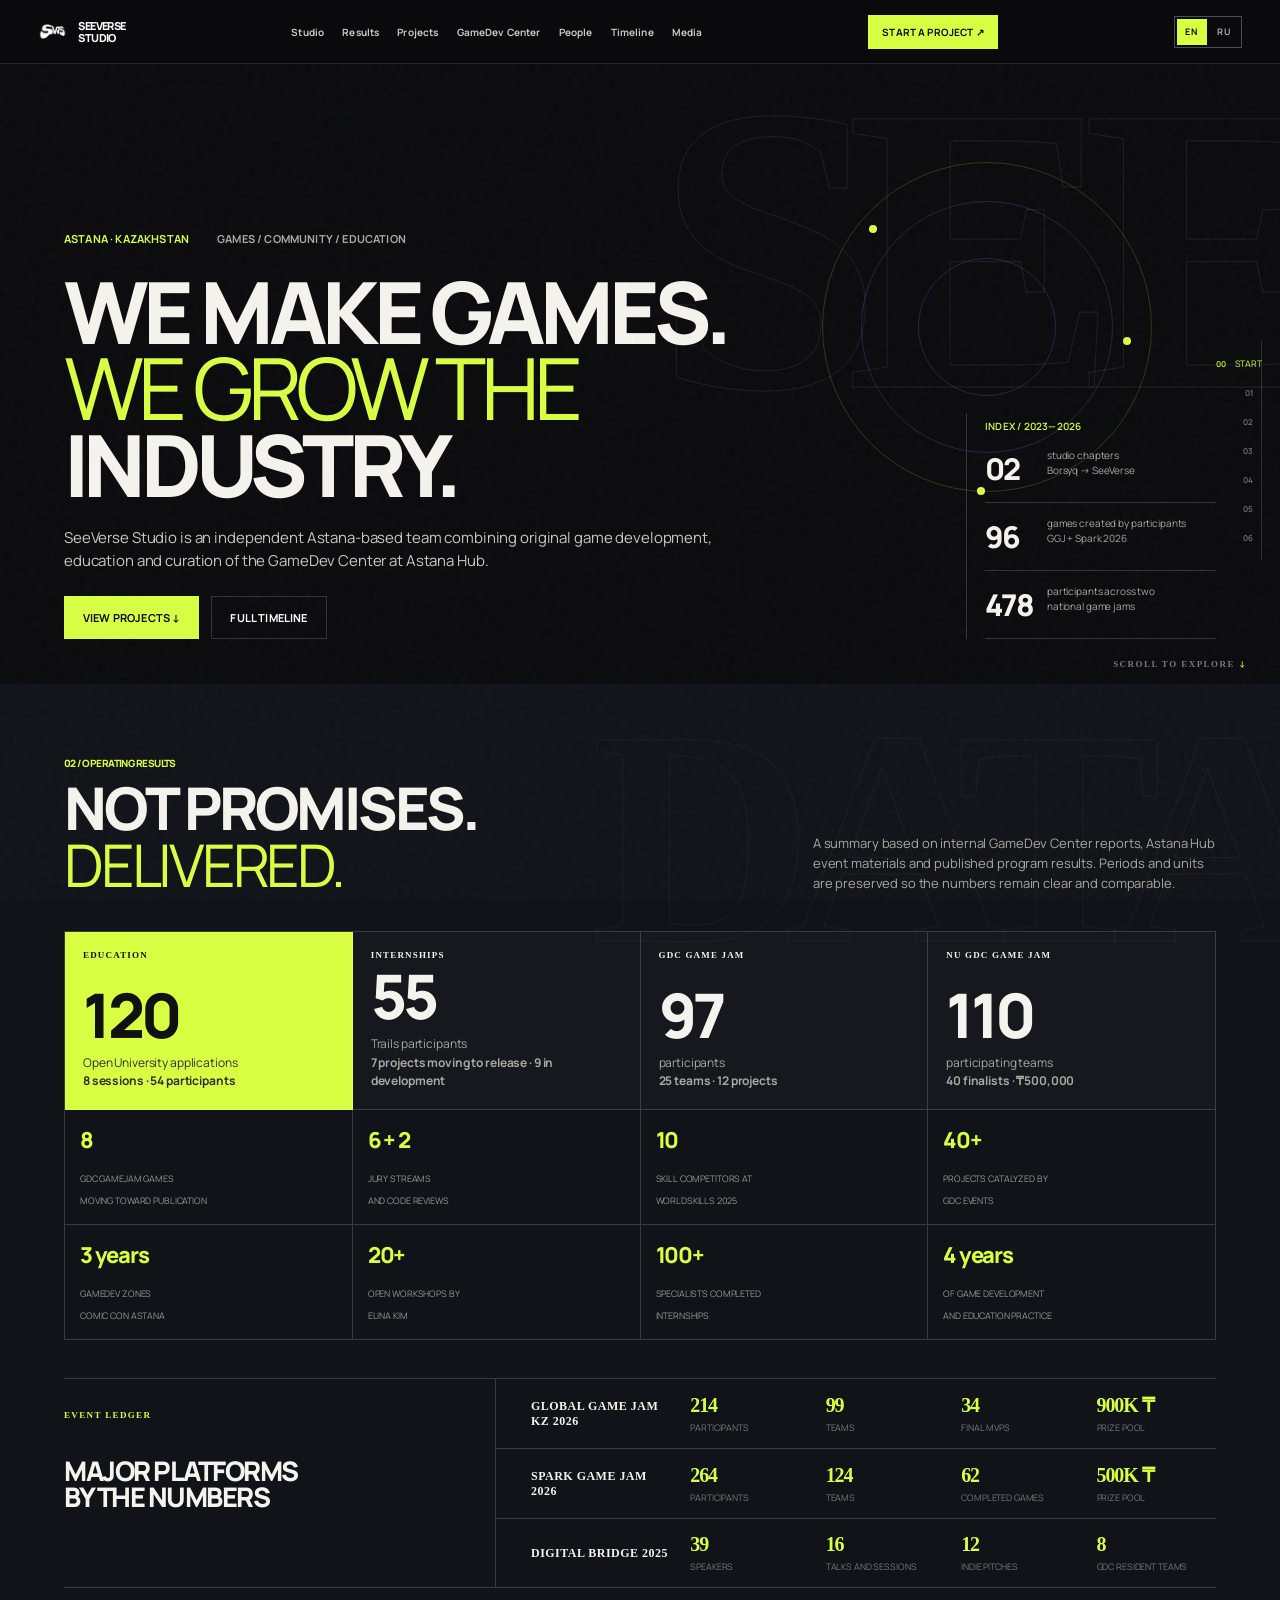
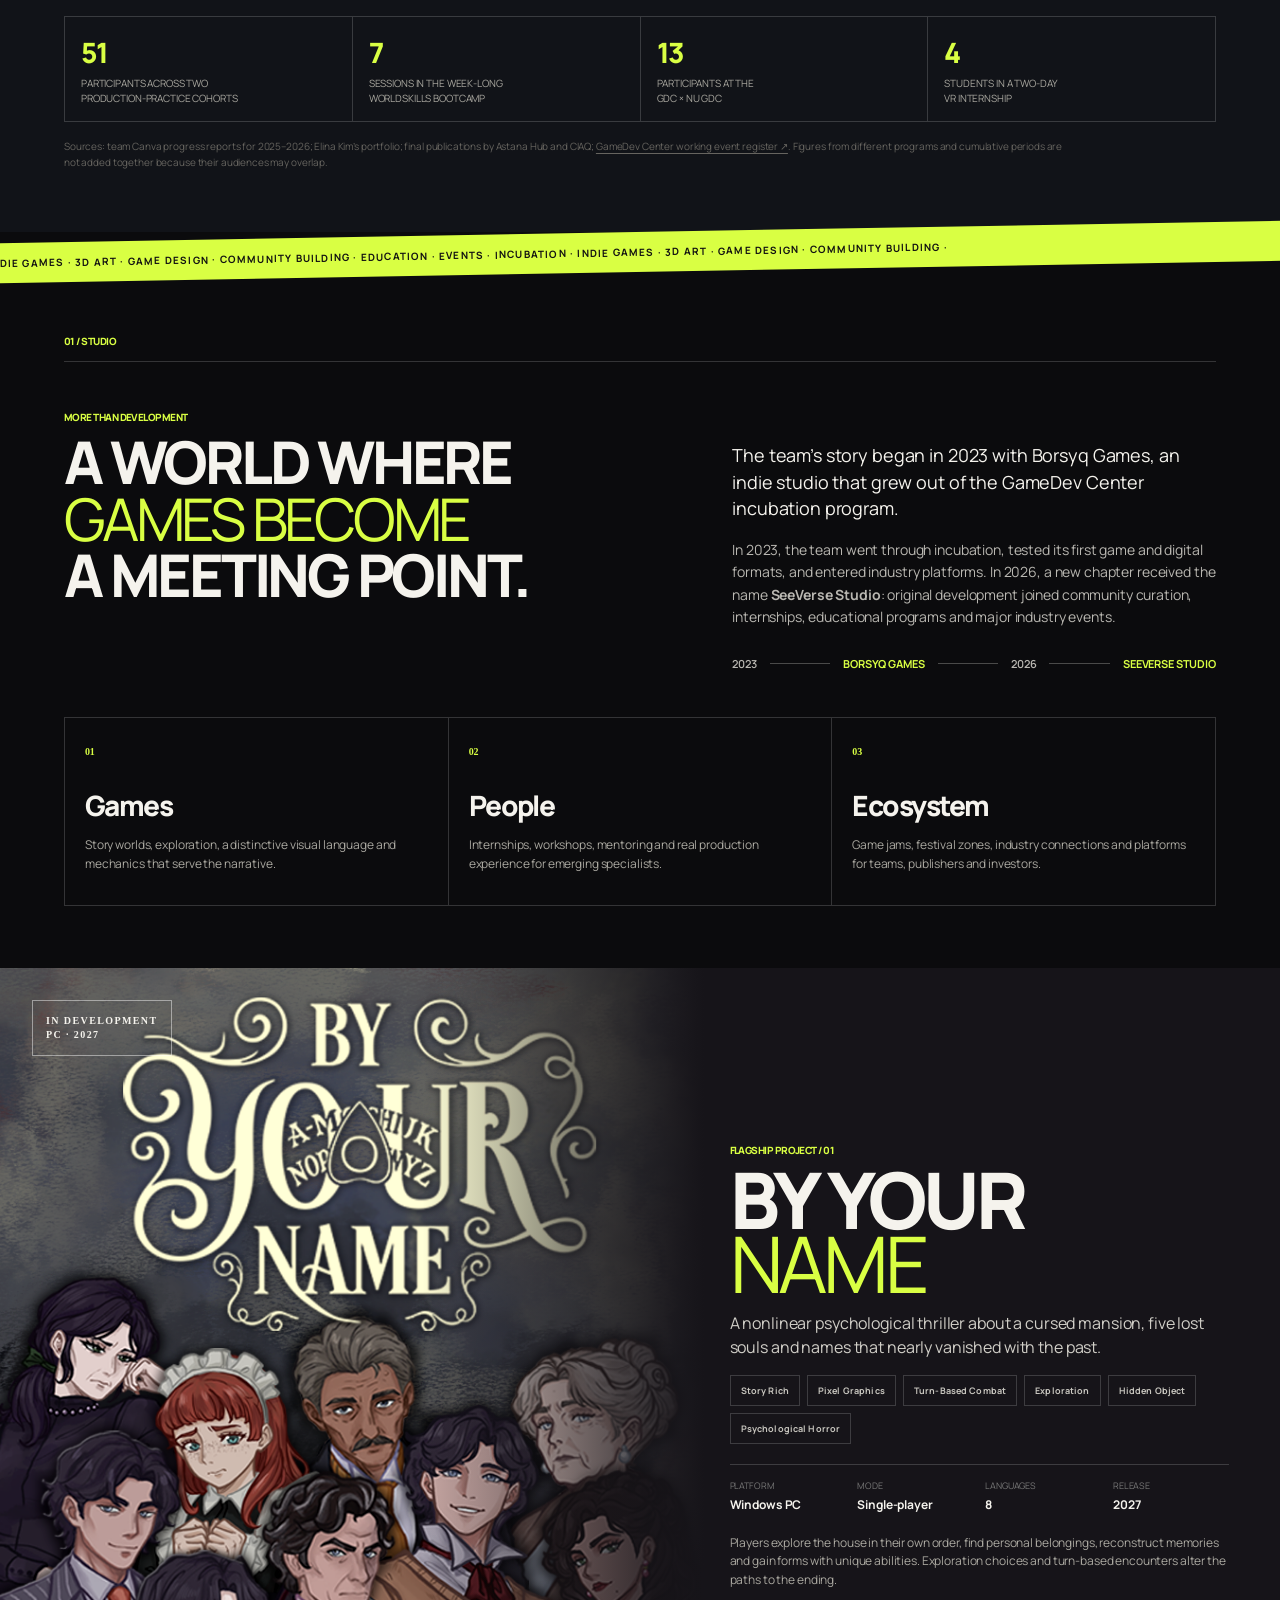
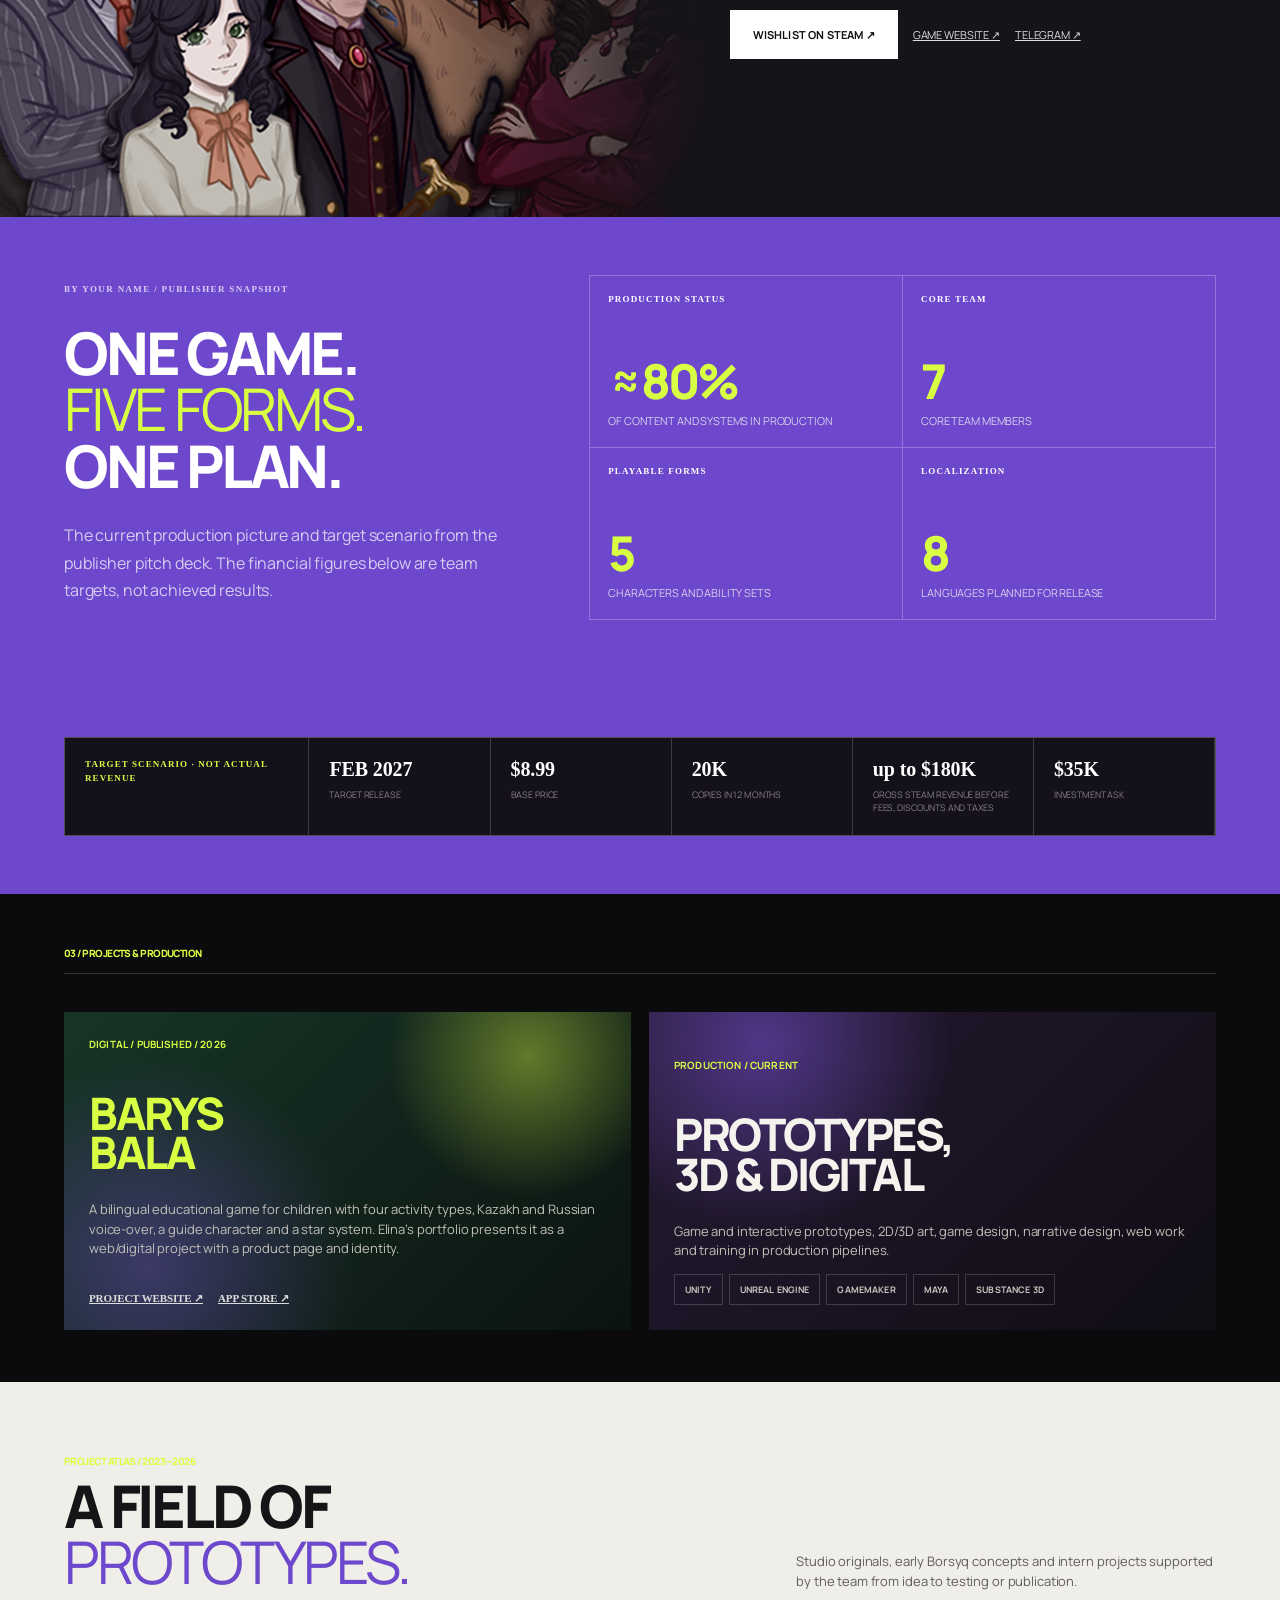
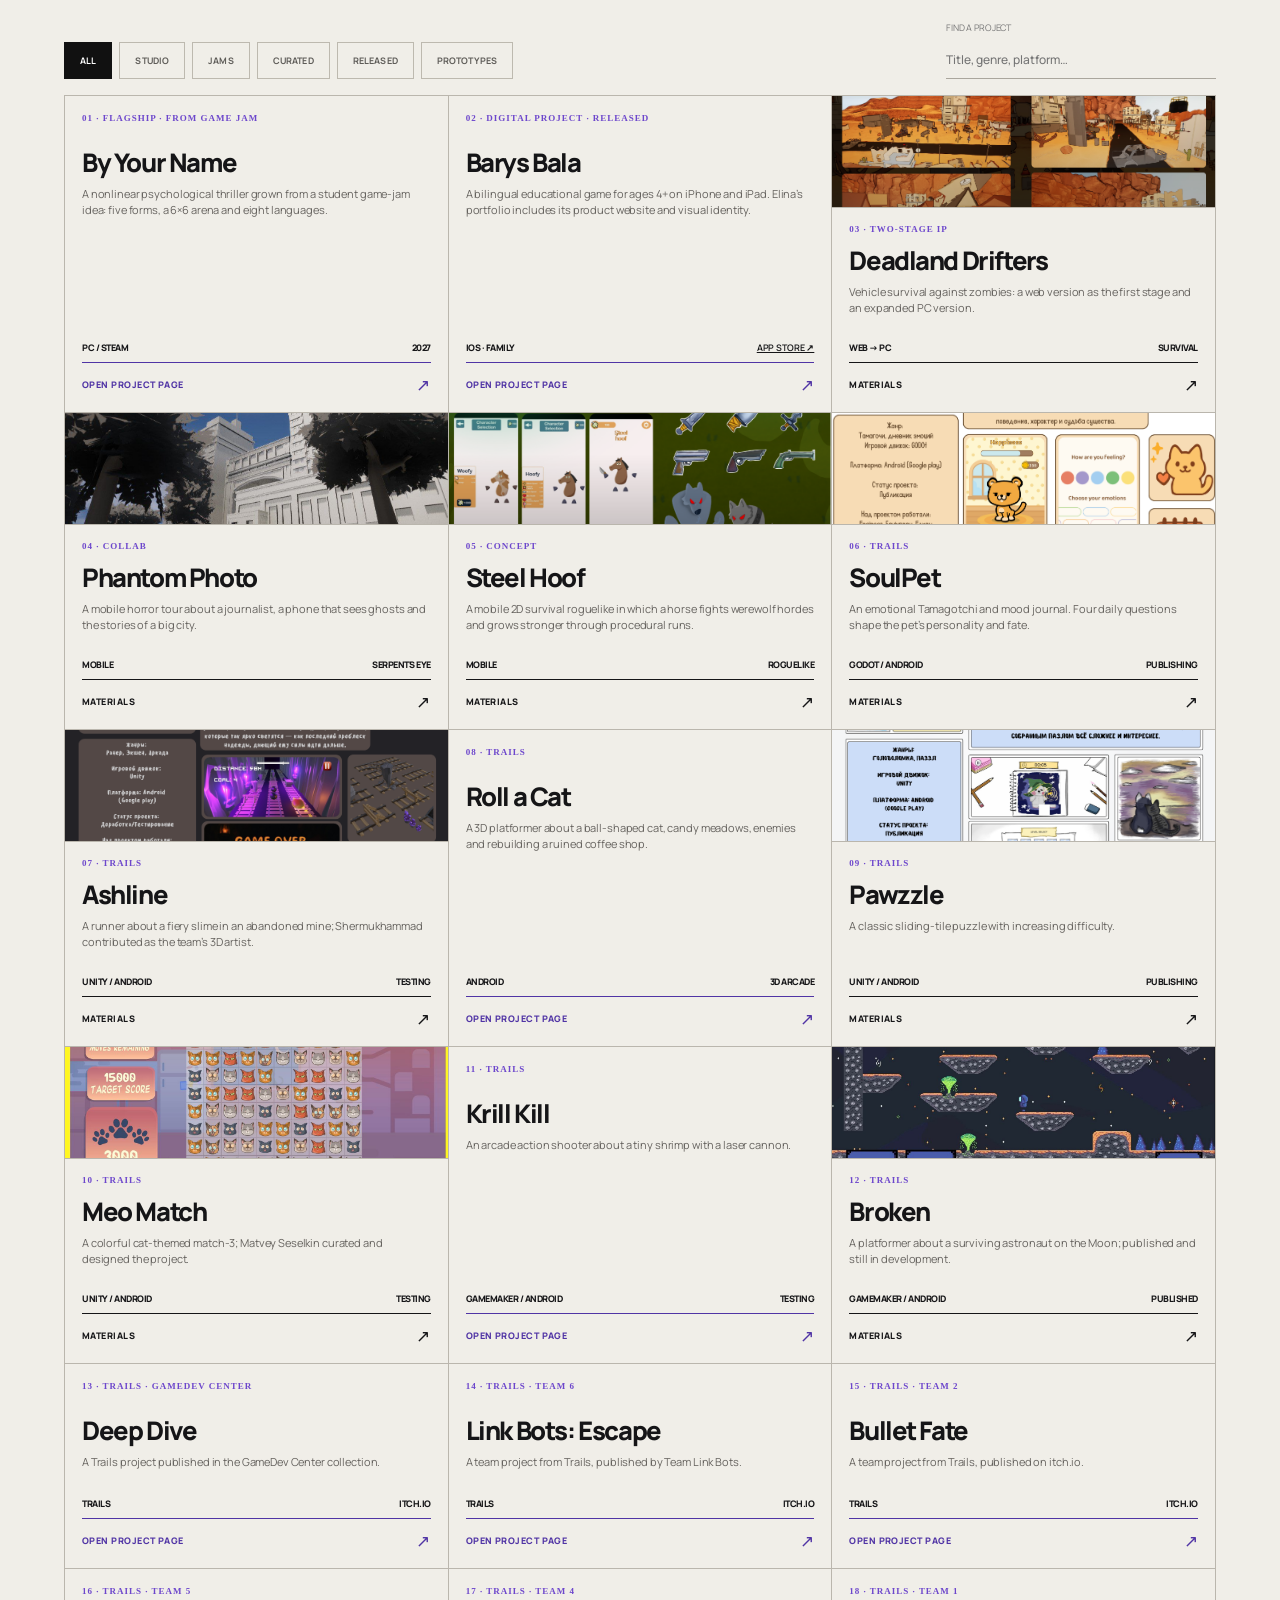
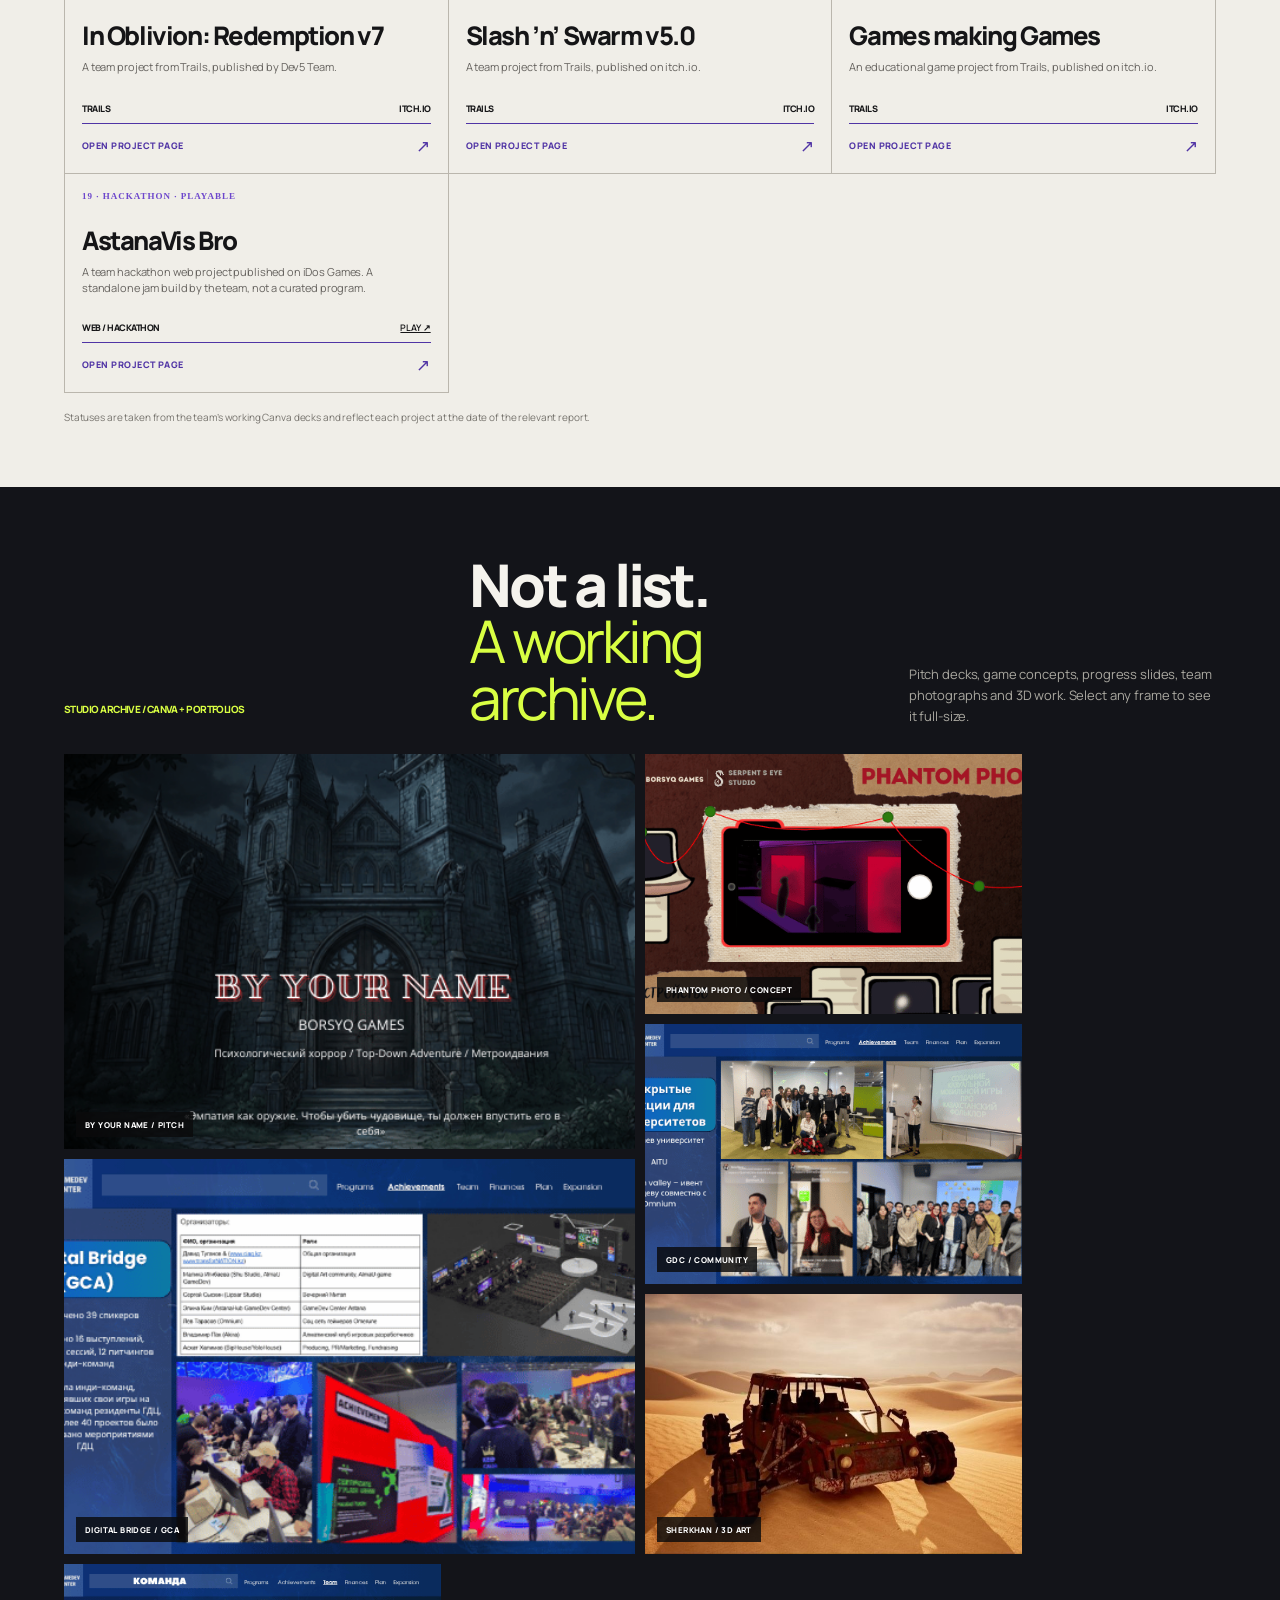
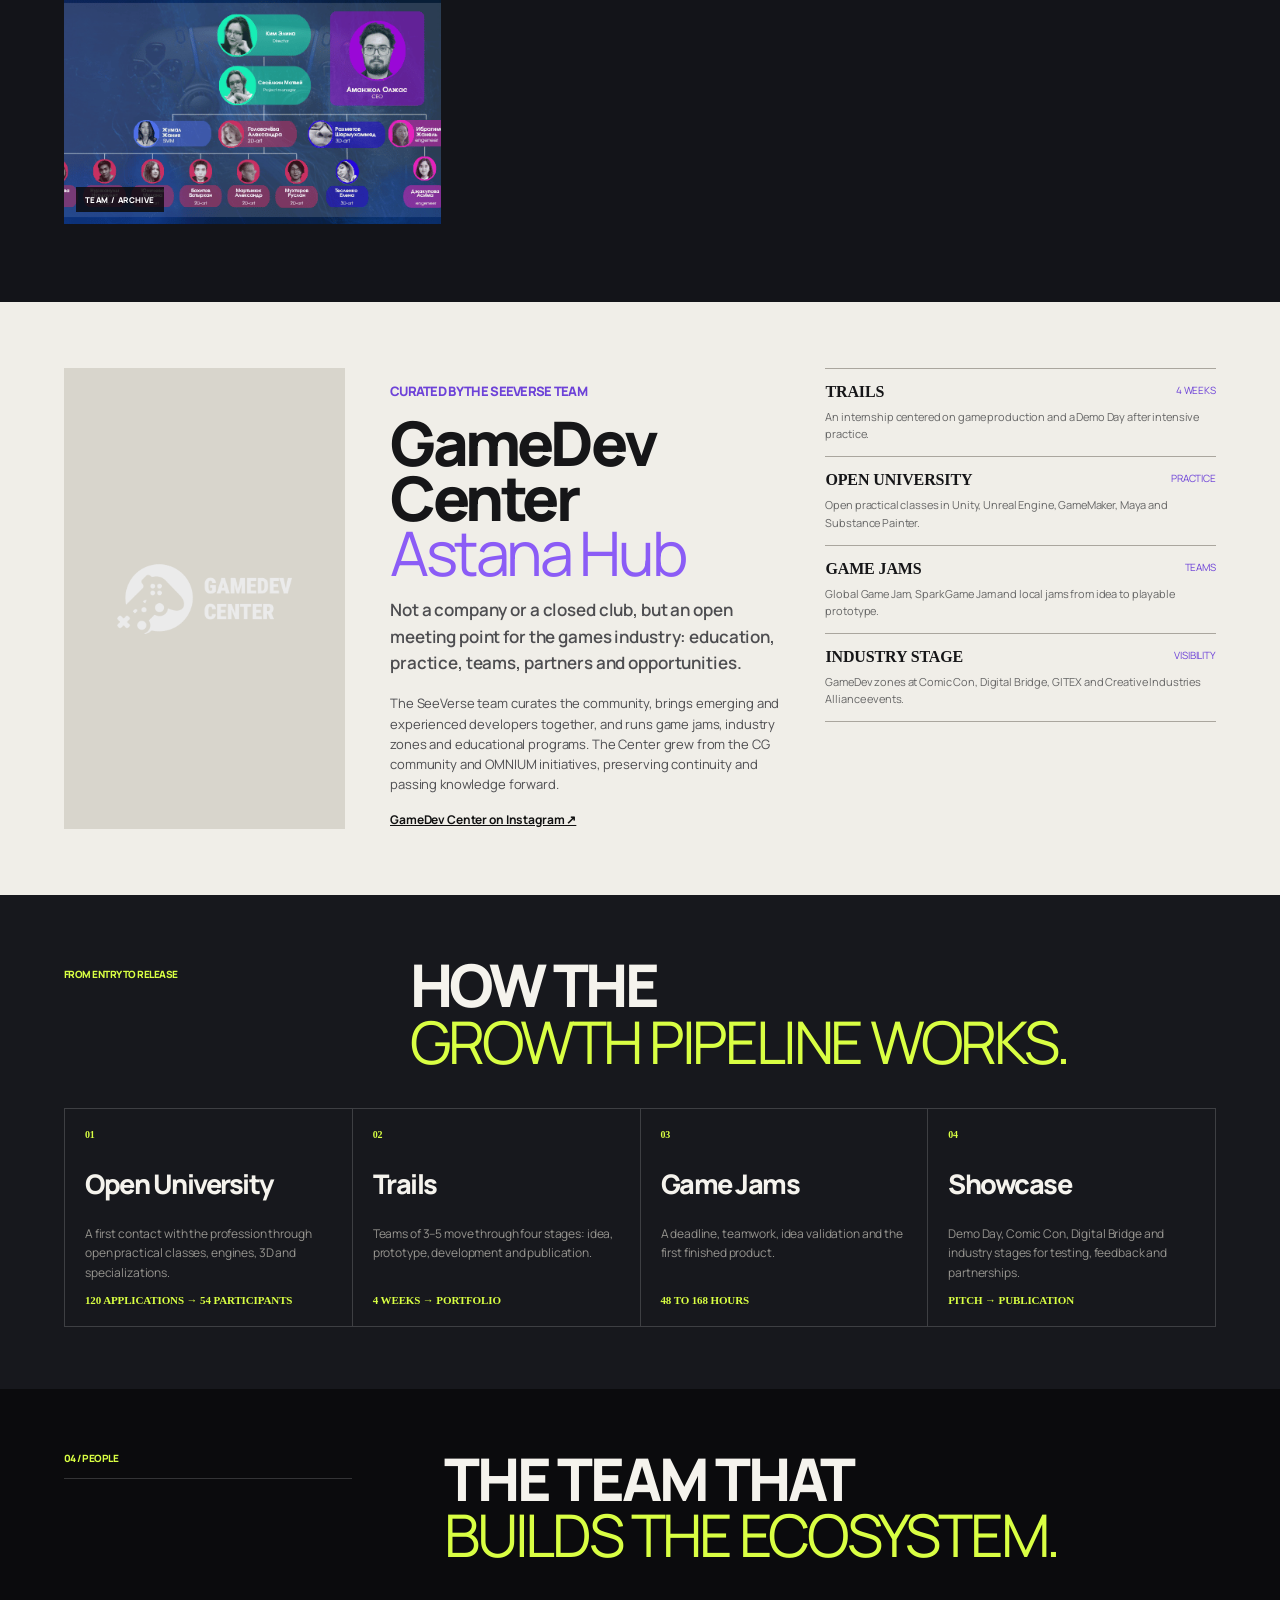
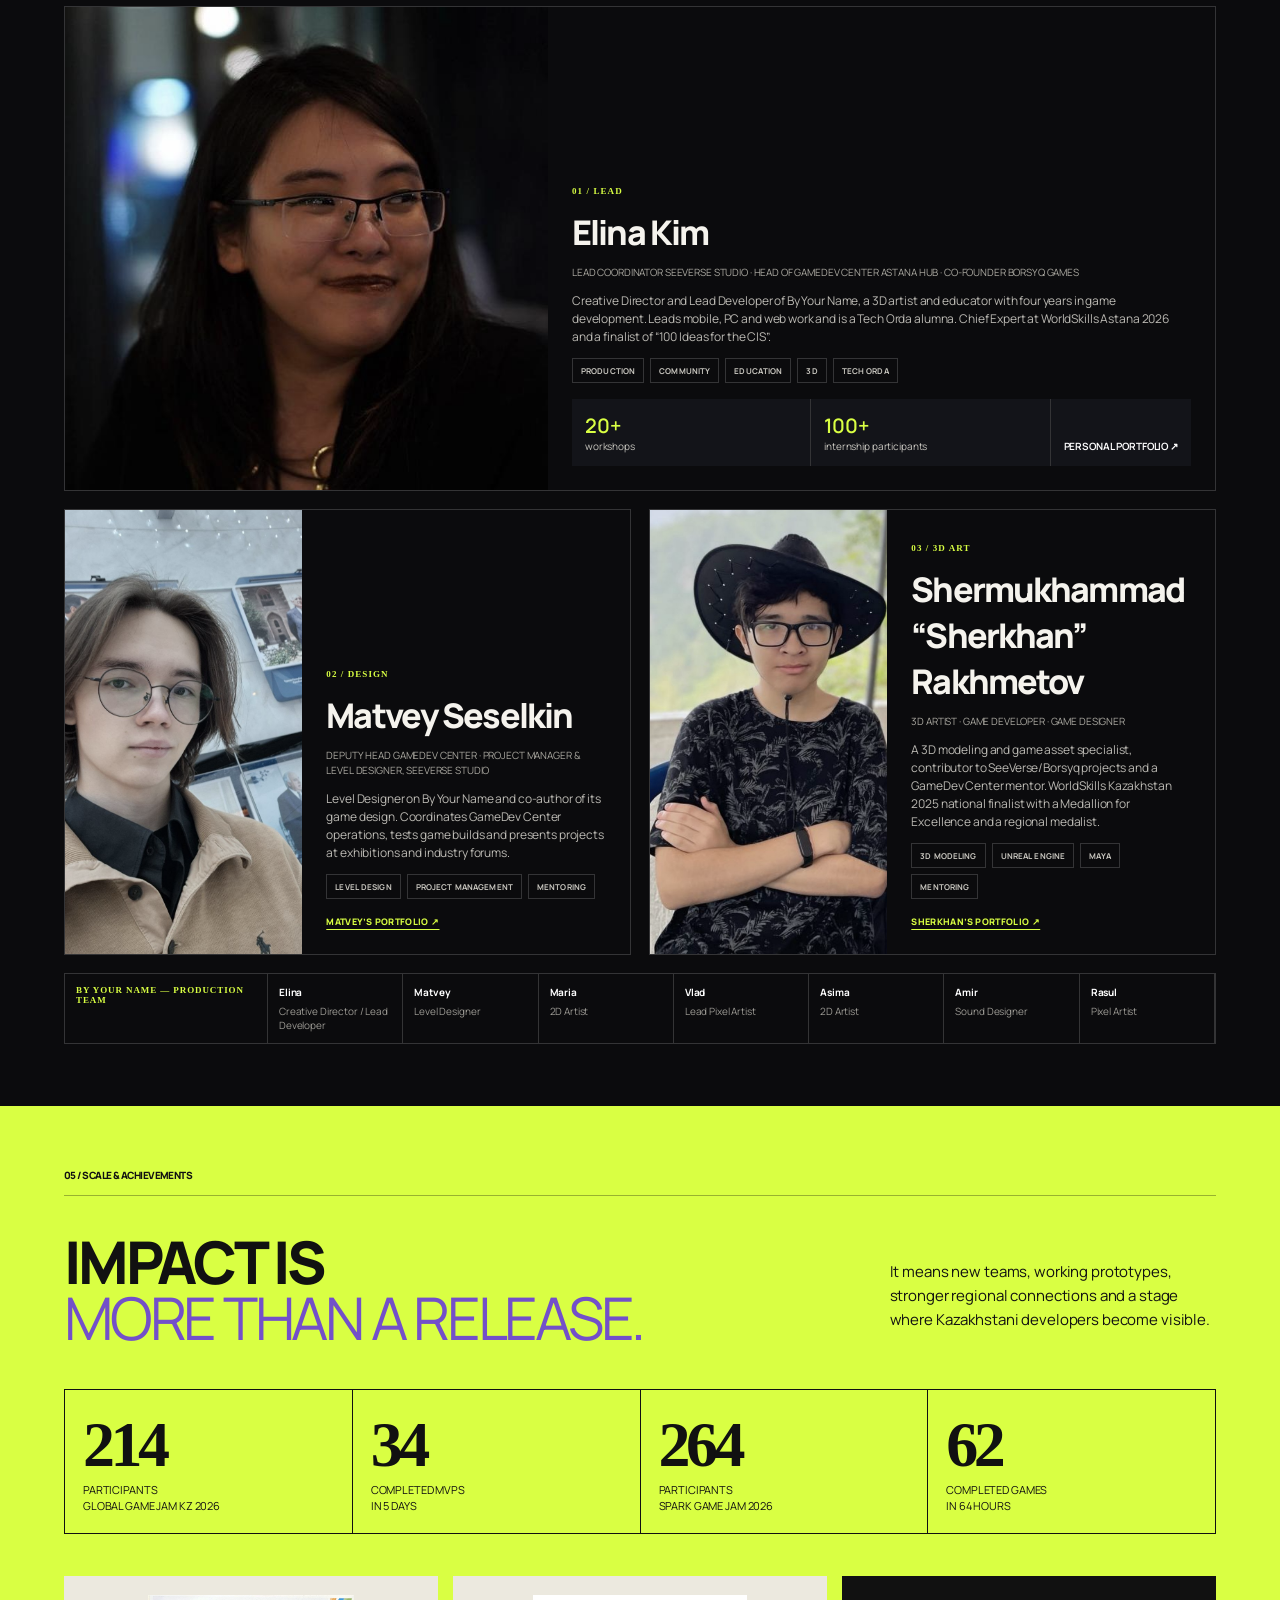
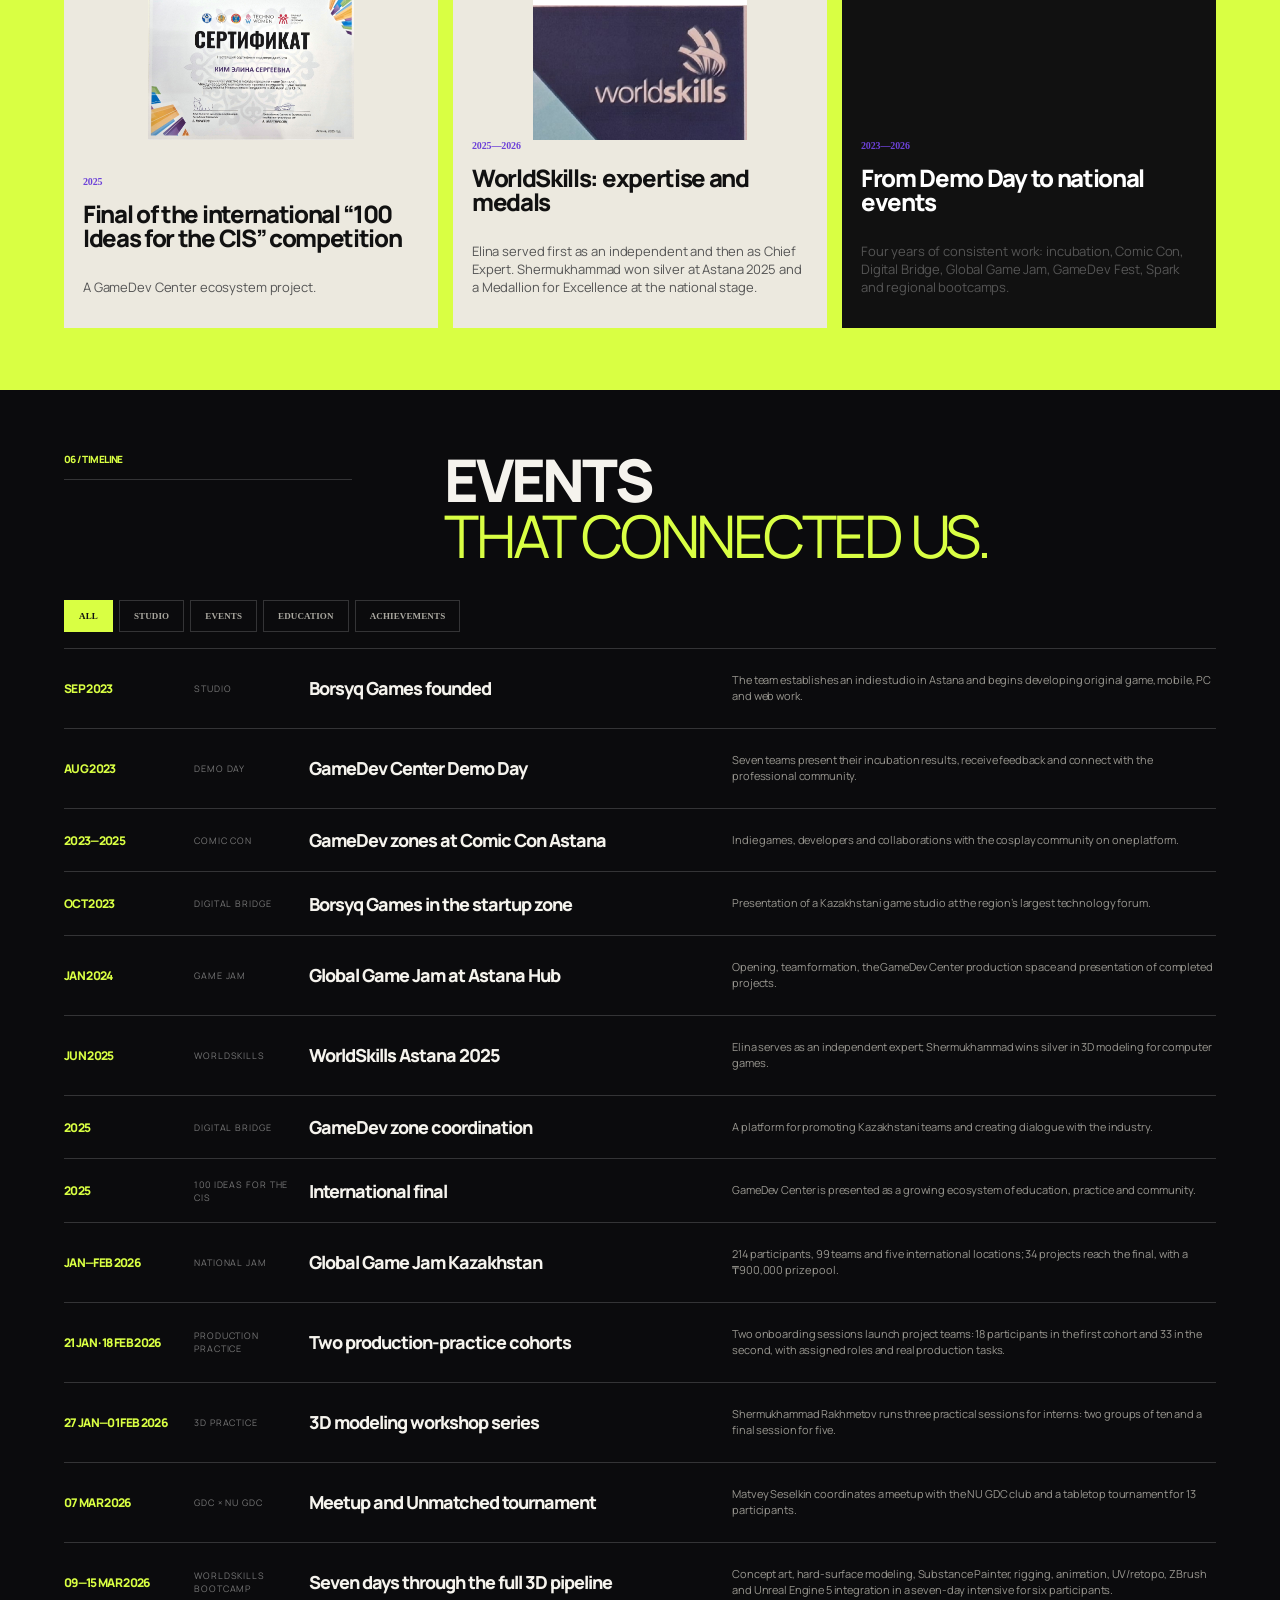
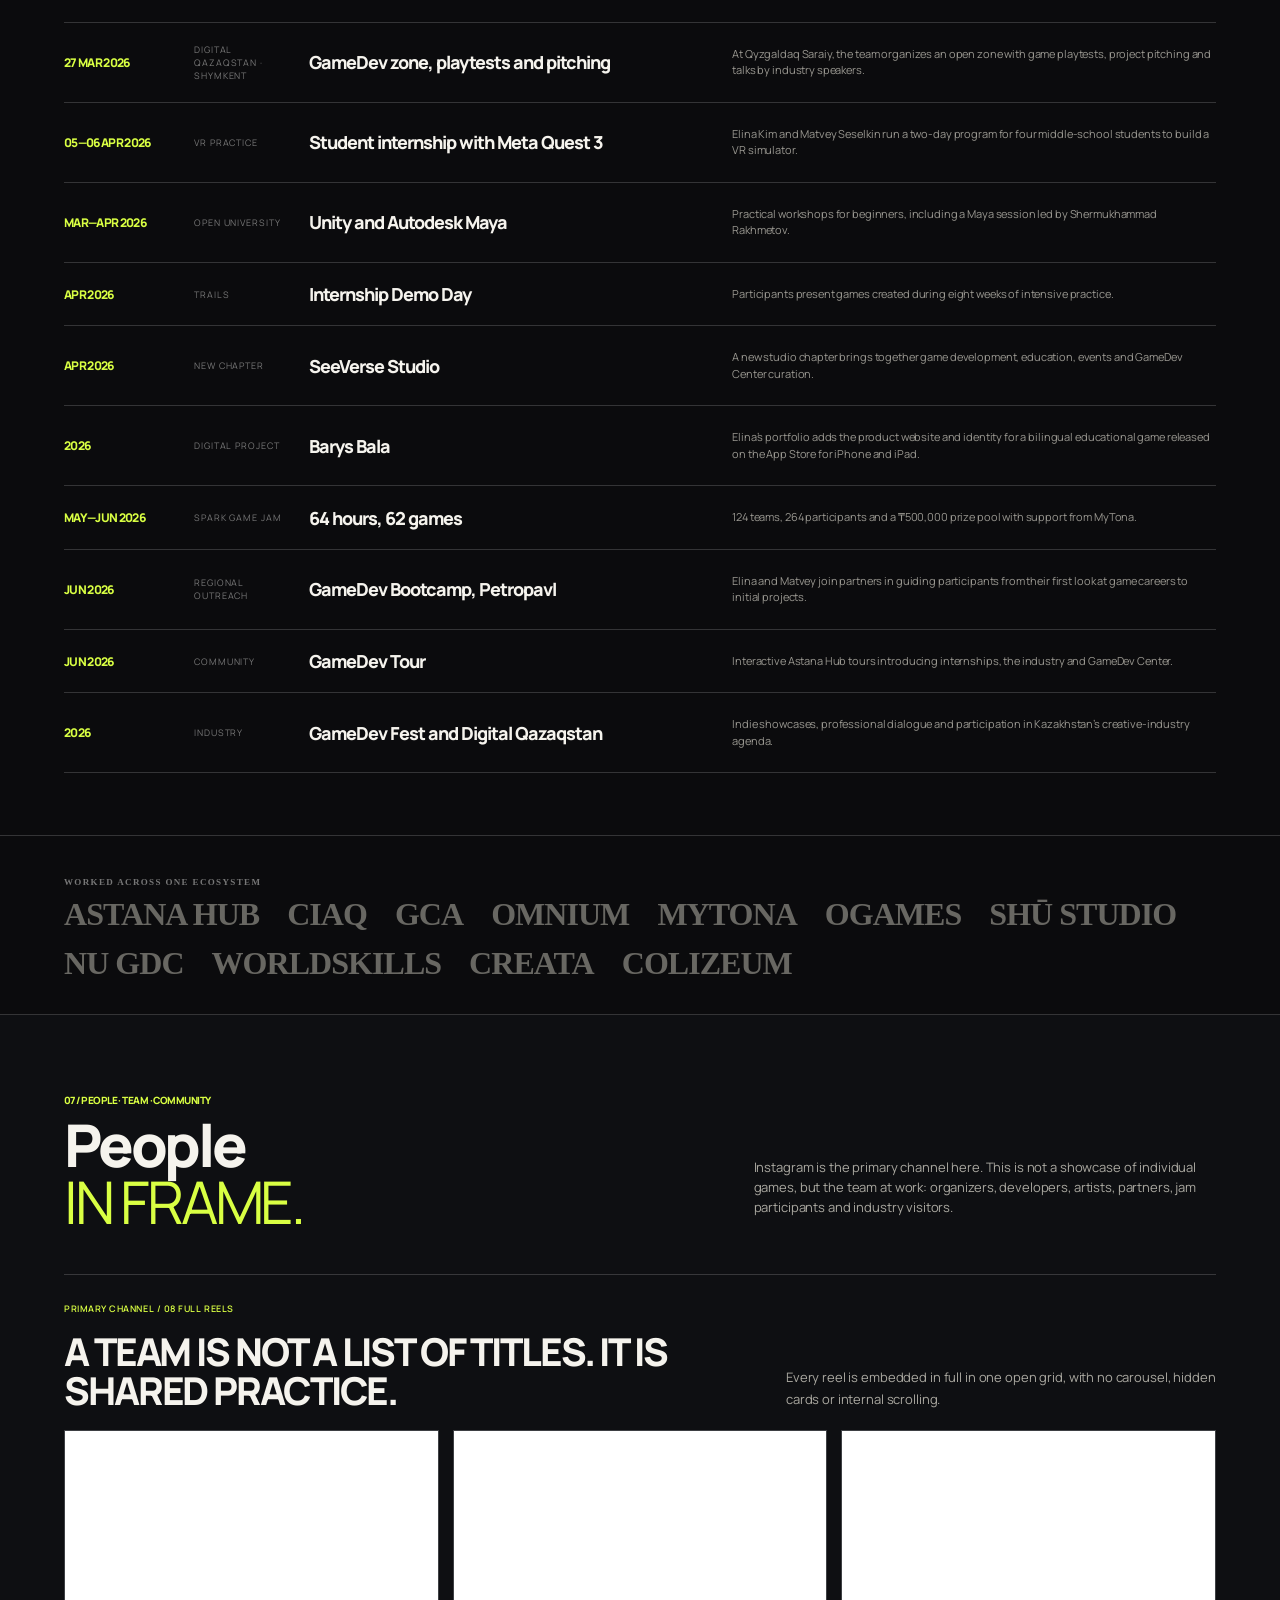
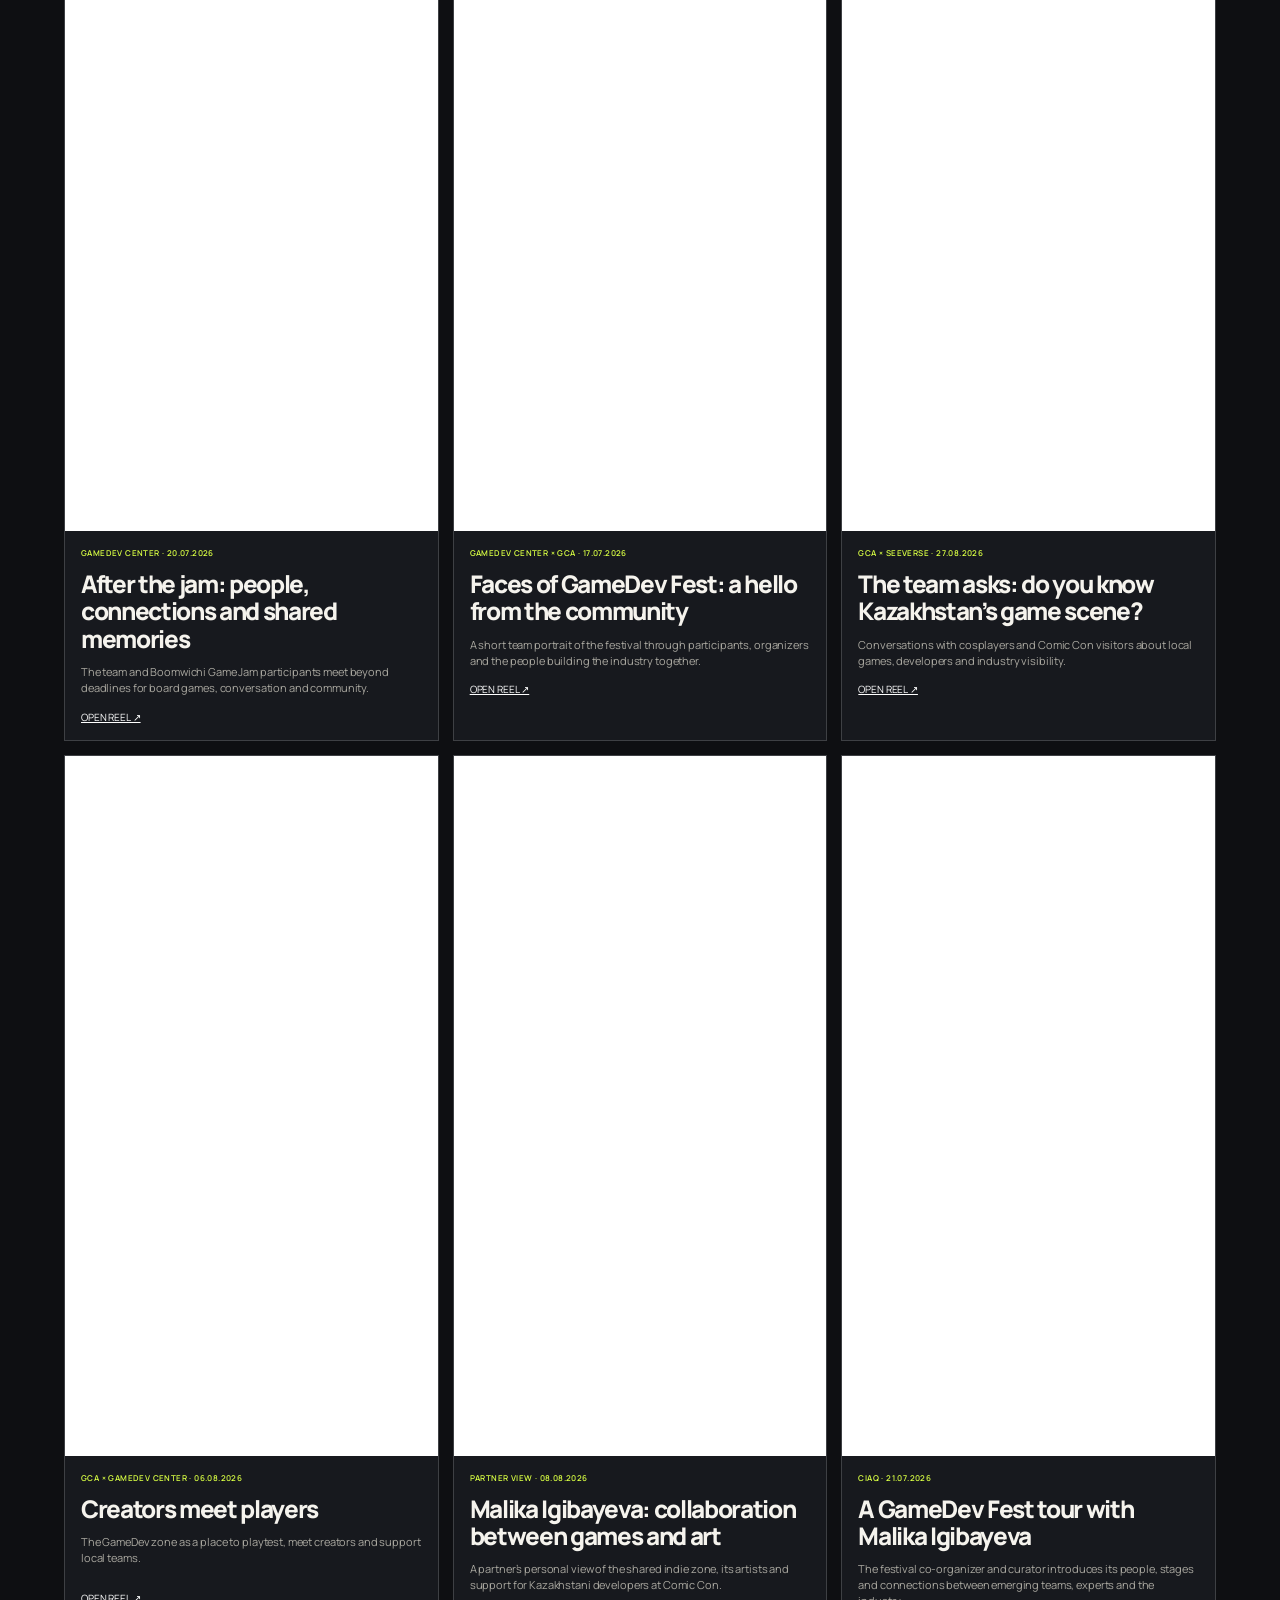
==== index.html @ 0b048304 "Publish SeeVerse Studio website" ====
<!doctype html>
<html lang="en">
<head>
  <meta charset="utf-8" />
  <meta name="viewport" content="width=device-width, initial-scale=1" />
  <meta name="theme-color" content="#0b0b0d" />
  <meta name="description" content="SeeVerse Studio — games, team, GameDev Center, events, collaborations and achievements across Kazakhstan’s game development ecosystem." />
  <title>SeeVerse Studio — Games, Community & Education</title>
  <link rel="preconnect" href="https://fonts.googleapis.com" />
  <link rel="preconnect" href="https://fonts.gstatic.com" crossorigin />
  <link href="https://fonts.googleapis.com/css2?family=Manrope:wght@400;500;600;700;800&display=swap" rel="stylesheet" />
  <link rel="stylesheet" href="styles.css" />
  <link rel="stylesheet" href="expanded.css" />
  <link rel="stylesheet" href="v2.css" />
</head>
<body>
  <div class="noise" aria-hidden="true"></div>
  <header class="site-header">
    <a class="wordmark" href="#top" aria-label="SeeVerse Studio — back to top"><img src="assets/seeverse-logo.png" alt="" /><span>SEEVERSE<br>STUDIO</span></a>
    <nav aria-label="Primary navigation">
      <a href="#studio">Studio</a><a href="#results">Results</a><a href="#projects">Projects</a><a href="#center">GameDev Center</a><a href="#people">People</a><a href="#timeline">Timeline</a><a href="#media">Media</a>
    </nav>
    <a class="header-cta" href="mailto:seeverse.studio@gmail.com">START A PROJECT ↗</a>
    <div class="lang-switch" aria-label="Language"><a class="active" href="index.html" data-lang-link aria-current="page">EN</a><a href="ru.html" data-lang-link>RU</a></div>
    <button class="menu-button" aria-label="Open menu" aria-expanded="false">MENU</button>
  </header>
  <aside class="page-rail" aria-label="Section navigation">
    <span class="rail-progress" aria-hidden="true"><i></i></span>
    <a href="#top" data-rail="top"><b>00</b><span>Start</span></a>
    <a href="#results" data-rail="results"><b>01</b><span>Numbers</span></a>
    <a href="#projects" data-rail="projects"><b>02</b><span>Games</span></a>
    <a href="#project-atlas" data-rail="project-atlas"><b>03</b><span>Atlas</span></a>
    <a href="#center" data-rail="center"><b>04</b><span>Center</span></a>
    <a href="#people" data-rail="people"><b>05</b><span>People</span></a>
    <a href="#media" data-rail="media"><b>06</b><span>Media</span></a>
  </aside>

  <main id="top">
    <section class="hero">
      <div class="hero-orbit" aria-hidden="true"><i></i><i></i><i></i></div>
      <div class="hero-copy">
        <p class="eyebrow"><span>ASTANA · KAZAKHSTAN</span><b>GAMES / COMMUNITY / EDUCATION</b></p>
        <h1>WE MAKE GAMES.<br><em>WE GROW THE</em><br>INDUSTRY.</h1>
        <p class="hero-lead">SeeVerse Studio is an independent Astana-based team combining original game development, education and curation of the GameDev Center at Astana Hub.</p>
        <div class="hero-actions"><a class="button primary" href="#projects">VIEW PROJECTS ↓</a><a class="button ghost" href="#timeline">FULL TIMELINE</a></div>
      </div>
      <aside class="hero-index">
        <span>INDEX / 2023—2026</span>
        <div><strong>02</strong><small>studio chapters<br>Borsyq → SeeVerse</small></div>
        <div><strong>96</strong><small>games created by participants<br>GGJ + Spark 2026</small></div>
        <div><strong>478</strong><small>participants across two<br>national game jams</small></div>
      </aside>
      <div class="scroll-note">SCROLL TO EXPLORE <span>↓</span></div>
    </section>

    <section class="results-board" id="results">
      <div class="results-head"><div><p class="kicker">02 / OPERATING RESULTS</p><h2>NOT PROMISES.<br><em>DELIVERED.</em></h2></div><p>A summary based on internal GameDev Center reports, Astana Hub event materials and published program results. Periods and units are preserved so the numbers remain clear and comparable.</p></div>
      <div class="results-total">
        <div><span>EDUCATION</span><strong>120</strong><p>Open University applications<br><b>8 sessions · 54 participants</b></p></div>
        <div><span>INTERNSHIPS</span><strong>55</strong><p>Trails participants<br><b>7 projects moving to release · 9 in development</b></p></div>
        <div><span>GDC GAME JAM</span><strong>97</strong><p>participants<br><b>25 teams · 12 projects</b></p></div>
        <div><span>NU GDC GAME JAM</span><strong>110</strong><p>participating teams<br><b>40 finalists · ₸500,000</b></p></div>
      </div>
      <div class="evidence-strip">
        <article><b>8</b><span>GDC GameJam games<br>moving toward publication</span></article>
        <article><b>6 + 2</b><span>jury streams<br>and code reviews</span></article>
        <article><b>10</b><span>skill competitors at<br>WorldSkills 2025</span></article>
        <article><b>40+</b><span>projects catalyzed by<br>GDC events</span></article>
        <article><b>3 years</b><span>GameDev zones<br>Comic Con Astana</span></article>
        <article><b>20+</b><span>open workshops by<br>Elina Kim</span></article>
        <article><b>100+</b><span>specialists completed<br>internships</span></article>
        <article><b>4 years</b><span>of game development<br>and education practice</span></article>
      </div>
      <div class="event-ledger">
        <div class="ledger-title"><span>EVENT LEDGER</span><h3>MAJOR PLATFORMS<br>BY THE NUMBERS</h3></div>
        <article><span>GLOBAL GAME JAM KZ 2026</span><div><b>214</b><small>participants</small></div><div><b>99</b><small>teams</small></div><div><b>34</b><small>final MVPs</small></div><div><b>900K ₸</b><small>prize pool</small></div></article>
        <article><span>SPARK GAME JAM 2026</span><div><b>264</b><small>participants</small></div><div><b>124</b><small>teams</small></div><div><b>62</b><small>completed games</small></div><div><b>500K ₸</b><small>prize pool</small></div></article>
        <article><span>DIGITAL BRIDGE 2025</span><div><b>39</b><small>speakers</small></div><div><b>16</b><small>talks and sessions</small></div><div><b>12</b><small>indie pitches</small></div><div><b>8</b><small>GDC resident teams</small></div></article>
      </div>
      <div class="drive-evidence" aria-label="Verified results from the event register">
        <article><b>51</b><span>participants across two<br>production-practice cohorts</span></article>
        <article><b>7</b><span>sessions in the week-long<br>WorldSkills Bootcamp</span></article>
        <article><b>13</b><span>participants at the<br>GDC × NU GDC</span></article>
        <article><b>4</b><span>students in a two-day<br>VR internship</span></article>
      </div>
      <p class="source-note">Sources: team Canva progress reports for 2025–2026; Elina Kim’s portfolio; final publications by Astana Hub and CIAQ; <a href="https://docs.google.com/spreadsheets/d/1WW2QWgtSffaoS5ztXqIWHQ04TUtGgeLPDfO2q_hfU-U/edit" target="_blank" rel="noreferrer">GameDev Center working event register ↗</a>. Figures from different programs and cumulative periods are not added together because their audiences may overlap.</p>
    </section>

    <section class="ticker" aria-label="Disciplines"><div>INDIE GAMES · 3D ART · GAME DESIGN · COMMUNITY BUILDING · EDUCATION · EVENTS · INCUBATION · INDIE GAMES · 3D ART · GAME DESIGN · COMMUNITY BUILDING ·</div></section>

    <section class="section studio" id="studio">
      <div class="section-mark">01 / STUDIO</div>
      <div class="studio-grid">
        <div><p class="kicker">MORE THAN DEVELOPMENT</p><h2>A WORLD WHERE<br><em>GAMES BECOME</em><br>A MEETING POINT.</h2></div>
        <div class="studio-story">
          <p class="lead">The team’s story began in 2023 with Borsyq Games, an indie studio that grew out of the GameDev Center incubation program.</p>
          <p>In 2023, the team went through incubation, tested its first game and digital formats, and entered industry platforms. In 2026, a new chapter received the name <b>SeeVerse Studio</b>: original development joined community curation, internships, educational programs and major industry events.</p>
          <div class="chapter-line"><span>2023</span><i></i><b>BORSYQ GAMES</b><i></i><span>2026</span><i></i><b>SEEVERSE STUDIO</b></div>
        </div>
      </div>
      <div class="principles">
        <article><span>01</span><h3>Games</h3><p>Story worlds, exploration, a distinctive visual language and mechanics that serve the narrative.</p></article>
        <article><span>02</span><h3>People</h3><p>Internships, workshops, mentoring and real production experience for emerging specialists.</p></article>
        <article><span>03</span><h3>Ecosystem</h3><p>Game jams, festival zones, industry connections and platforms for teams, publishers and investors.</p></article>
      </div>
    </section>

    <section class="project-feature" id="projects">
      <div class="project-visual"><img src="assets/by-your-name-hero.png" alt="Still from By Your Name" /><div class="project-stamp">IN DEVELOPMENT<br>PC · 2027</div></div>
      <div class="project-panel">
        <p class="kicker">FLAGSHIP PROJECT / 01</p>
        <h2>BY YOUR<br><em>NAME</em></h2>
        <p class="project-logline">A nonlinear psychological thriller about a cursed mansion, five lost souls and names that nearly vanished with the past.</p>
        <ul class="project-tags"><li>Story Rich</li><li>Pixel Graphics</li><li>Turn-Based Combat</li><li>Exploration</li><li>Hidden Object</li><li>Psychological Horror</li></ul>
        <div class="project-facts"><div><span>Platform</span><b>Windows PC</b></div><div><span>Mode</span><b>Single-player</b></div><div><span>Languages</span><b>8</b></div><div><span>Release</span><b>2027</b></div></div>
        <p>Players explore the house in their own order, find personal belongings, reconstruct memories and gain forms with unique abilities. Exploration choices and turn-based encounters alter the paths to the ending.</p>
        <div class="project-links"><a class="button light" href="https://store.steampowered.com/app/5120660/By_Your_Name/?beta=0" target="_blank" rel="noreferrer">WISHLIST ON STEAM ↗</a><a href="https://by-your-name.seeverse.workers.dev" target="_blank" rel="noreferrer">GAME WEBSITE ↗</a><a href="https://t.me/by_your_name_game" target="_blank" rel="noreferrer">Telegram ↗</a></div>
      </div>
    </section>

    <section class="byn-business" aria-label="Production and commercial metrics for By Your Name">
      <div class="byn-business-title"><span>BY YOUR NAME / PUBLISHER SNAPSHOT</span><h2>ONE GAME.<br><em>FIVE FORMS.</em><br>ONE PLAN.</h2><p>The current production picture and target scenario from the publisher pitch deck. The financial figures below are team targets, not achieved results.</p></div>
      <div class="byn-now">
        <article><span>PRODUCTION STATUS</span><strong>≈80%</strong><p>of content and systems in production</p></article>
        <article><span>CORE TEAM</span><strong>7</strong><p>core team members</p></article>
        <article><span>PLAYABLE FORMS</span><strong>5</strong><p>characters and ability sets</p></article>
        <article><span>LOCALIZATION</span><strong>8</strong><p>languages planned for release</p></article>
      </div>
      <div class="byn-targets">
        <span>TARGET SCENARIO · NOT ACTUAL REVENUE</span>
        <div><b>FEB 2027</b><small>target release</small></div><div><b>$8.99</b><small>base price</small></div><div><b>20K</b><small>copies in 12 months</small></div><div><b>up to $180K</b><small>gross Steam revenue before fees, discounts and taxes</small></div><div><b>$35K</b><small>investment ask</small></div>
      </div>
    </section>

    <section class="section projects-more">
      <div class="section-mark">03 / PROJECTS & PRODUCTION</div>
      <div class="projects-grid">
        <article class="project-card barys"><div class="card-no">DIGITAL / PUBLISHED / 2026</div><h3>BARYS<br>BALA</h3><p>A bilingual educational game for children with four activity types, Kazakh and Russian voice-over, a guide character and a star system. Elina’s portfolio presents it as a web/digital project with a product page and identity.</p><div class="project-links"><a href="https://barysbala.kz/" target="_blank" rel="noreferrer">PROJECT WEBSITE ↗</a><a href="https://apps.apple.com/kz/app/barys-bala/id6758675184" target="_blank" rel="noreferrer">App Store ↗</a></div></article>
        <article class="project-card lab"><div class="card-no">PRODUCTION / CURRENT</div><h3>PROTOTYPES,<br>3D & DIGITAL</h3><p>Game and interactive prototypes, 2D/3D art, game design, narrative design, web work and training in production pipelines.</p><div class="mini-spec"><span>UNITY</span><span>UNREAL ENGINE</span><span>GAMEMAKER</span><span>MAYA</span><span>SUBSTANCE 3D</span></div></article>
      </div>
    </section>

    <section class="project-atlas" id="project-atlas">
      <div class="atlas-head"><div><p class="kicker">PROJECT ATLAS / 2023—2026</p><h2>A FIELD OF<br><em>PROTOTYPES.</em></h2></div><p>Studio originals, early Borsyq concepts and intern projects supported by the team from idea to testing or publication.</p></div>
      <div class="atlas-tools"><div class="atlas-filters" role="group" aria-label="Project filter"><button class="active" data-project-filter="all">All</button><button data-project-filter="studio">Studio</button><button data-project-filter="jam">Jams</button><button data-project-filter="curated">Curated</button><button data-project-filter="released">Released</button><button data-project-filter="prototype">Prototypes</button></div><label class="project-search"><span>Find a project</span><input id="project-search" type="search" placeholder="Title, genre, platform…" autocomplete="off" /></label></div>
      <div class="atlas-grid">
        <article data-project="studio jam" data-material="byn"><span>01 · FLAGSHIP · FROM GAME JAM</span><h3>By Your Name</h3><p>A nonlinear psychological thriller grown from a student game-jam idea: five forms, a 6×6 arena and eight languages.</p><div><b>PC / STEAM</b><b>2027</b></div><button class="project-trigger" type="button">Materials <i>↗</i></button></article>
        <article data-project="released" data-material="barys"><span>02 · DIGITAL PROJECT · RELEASED</span><h3>Barys Bala</h3><p>A bilingual educational game for ages 4+ on iPhone and iPad. Elina’s portfolio includes its product website and visual identity.</p><div><b>IOS · FAMILY</b><a href="https://apps.apple.com/kz/app/barys-bala/id6758675184" target="_blank" rel="noreferrer">App Store ↗</a></div><button class="project-trigger" type="button">Materials <i>↗</i></button></article>
        <article data-project="studio prototype" data-material="deadland"><span>03 · TWO-STAGE IP</span><h3>Deadland Drifters</h3><p>Vehicle survival against zombies: a web version as the first stage and an expanded PC version.</p><div><b>WEB → PC</b><b>SURVIVAL</b></div><button class="project-trigger" type="button">Materials <i>↗</i></button></article>
        <article data-project="studio prototype" data-material="phantom"><span>04 · COLLAB</span><h3>Phantom Photo</h3><p>A mobile horror tour about a journalist, a phone that sees ghosts and the stories of a big city.</p><div><b>MOBILE</b><b>SERPENT'S EYE</b></div><button class="project-trigger" type="button">Materials <i>↗</i></button></article>
        <article data-project="studio prototype" data-material="steel"><span>05 · CONCEPT</span><h3>Steel Hoof</h3><p>A mobile 2D survival roguelike in which a horse fights werewolf hordes and grows stronger through procedural runs.</p><div><b>MOBILE</b><b>ROGUELIKE</b></div><button class="project-trigger" type="button">Materials <i>↗</i></button></article>
        <article data-project="curated" data-material="soulpet"><span>06 · TRAILS</span><h3>SoulPet</h3><p>An emotional Tamagotchi and mood journal. Four daily questions shape the pet’s personality and fate.</p><div><b>GODOT / ANDROID</b><b>PUBLISHING</b></div><button class="project-trigger" type="button">Materials <i>↗</i></button></article>
        <article data-project="curated prototype" data-material="ashline"><span>07 · TRAILS</span><h3>Ashline</h3><p>A runner about a fiery slime in an abandoned mine; Shermukhammad contributed as the team’s 3D artist.</p><div><b>UNITY / ANDROID</b><b>TESTING</b></div><button class="project-trigger" type="button">Materials <i>↗</i></button></article>
        <article data-project="curated prototype" data-material="rollacat"><span>08 · TRAILS</span><h3>Roll a Cat</h3><p>A 3D platformer about a ball-shaped cat, candy meadows, enemies and rebuilding a ruined coffee shop.</p><div><b>ANDROID</b><b>3D ARCADE</b></div><button class="project-trigger" type="button">Materials <i>↗</i></button></article>
        <article data-project="curated released" data-material="pawzzle"><span>09 · TRAILS</span><h3>Pawzzle</h3><p>A classic sliding-tile puzzle with increasing difficulty.</p><div><b>UNITY / ANDROID</b><b>PUBLISHING</b></div><button class="project-trigger" type="button">Materials <i>↗</i></button></article>
        <article data-project="curated prototype" data-material="meomatch"><span>10 · TRAILS</span><h3>Meo Match</h3><p>A colorful cat-themed match-3; Matvey Seselkin curated and designed the project.</p><div><b>UNITY / ANDROID</b><b>TESTING</b></div><button class="project-trigger" type="button">Materials <i>↗</i></button></article>
        <article data-project="curated prototype" data-material="krill"><span>11 · TRAILS</span><h3>Krill Kill</h3><p>An arcade action shooter about a tiny shrimp with a laser cannon.</p><div><b>GAMEMAKER / ANDROID</b><b>TESTING</b></div><button class="project-trigger" type="button">Materials <i>↗</i></button></article>
        <article data-project="curated released" data-material="broken"><span>12 · TRAILS</span><h3>Broken</h3><p>A platformer about a surviving astronaut on the Moon; published and still in development.</p><div><b>GAMEMAKER / ANDROID</b><b>PUBLISHED</b></div><button class="project-trigger" type="button">Materials <i>↗</i></button></article>
        <article data-project="curated released" data-material="deepdive"><span>13 · TRAILS · GAMEDEV CENTER</span><h3>Deep Dive</h3><p>A Trails project published in the GameDev Center collection.</p><div><b>TRAILS</b><b>ITCH.IO</b></div><button class="project-trigger" type="button">Open project page <i>↗</i></button></article>
        <article data-project="curated released" data-material="linkbots"><span>14 · TRAILS · TEAM 6</span><h3>Link Bots: Escape</h3><p>A team project from Trails, published by Team Link Bots.</p><div><b>TRAILS</b><b>ITCH.IO</b></div><button class="project-trigger" type="button">Open project page <i>↗</i></button></article>
        <article data-project="curated released" data-material="bulletfate"><span>15 · TRAILS · TEAM 2</span><h3>Bullet Fate</h3><p>A team project from Trails, published on itch.io.</p><div><b>TRAILS</b><b>ITCH.IO</b></div><button class="project-trigger" type="button">Open project page <i>↗</i></button></article>
        <article data-project="curated released" data-material="inoblivion"><span>16 · TRAILS · TEAM 5</span><h3>In Oblivion: Redemption v7</h3><p>A team project from Trails, published by Dev5 Team.</p><div><b>TRAILS</b><b>ITCH.IO</b></div><button class="project-trigger" type="button">Open project page <i>↗</i></button></article>
        <article data-project="curated released" data-material="slashnswarm"><span>17 · TRAILS · TEAM 4</span><h3>Slash ’n’ Swarm v5.0</h3><p>A team project from Trails, published on itch.io.</p><div><b>TRAILS</b><b>ITCH.IO</b></div><button class="project-trigger" type="button">Open project page <i>↗</i></button></article>
        <article data-project="curated released" data-material="gamesmaking"><span>18 · TRAILS · TEAM 1</span><h3>Games making Games</h3><p>An educational game project from Trails, published on itch.io.</p><div><b>TRAILS</b><b>ITCH.IO</b></div><button class="project-trigger" type="button">Open project page <i>↗</i></button></article>
        <article data-project="jam released" data-material="astanavis"><span>19 · HACKATHON · PLAYABLE</span><h3>AstanaVis Bro</h3><p>A team hackathon web project published on iDos Games. A standalone jam build by the team, not a curated program.</p><div><b>WEB / HACKATHON</b><a href="https://idosgames.com/app/1ZPS8DLV/?ref=KDNDDJWR" target="_blank" rel="noreferrer">Play ↗</a></div><button class="project-trigger" type="button">Open project page <i>↗</i></button></article>
        <p class="atlas-empty" hidden>Nothing found — try another query or filter.</p>
      </div>
      <p class="source-note">Statuses are taken from the team’s working Canva decks and reflect each project at the date of the relevant report.</p>
    </section>

    <section class="project-gallery" aria-label="SeeVerse Studio working gallery">
      <div class="gallery-head"><p class="kicker">STUDIO ARCHIVE / CANVA + PORTFOLIOS</p><h2>Not a list.<br><em>A working archive.</em></h2><p>Pitch decks, game concepts, progress slides, team photographs and 3D work. Select any frame to see it full-size.</p></div>
      <div class="gallery-grid">
        <button type="button" data-lightbox="assets/canva/byn-01.png" data-caption="By Your Name — early Borsyq Games title slide"><img src="assets/canva/byn-01.png" alt="Early By Your Name pitch" /><span>BY YOUR NAME / PITCH</span></button>
        <button type="button" data-lightbox="assets/canva/borsyq-26.png" data-caption="Phantom Photo — collaboration game concept"><img src="assets/canva/borsyq-26.png" alt="Phantom Photo concept" /><span>PHANTOM PHOTO / CONCEPT</span></button>
        <button type="button" data-lightbox="assets/canva/gdc-08.png" data-caption="GameDev Center open lectures and university meetups"><img src="assets/canva/gdc-08.png" alt="GameDev Center open lectures" /><span>GDC / COMMUNITY</span></button>
        <button type="button" data-lightbox="assets/canva/gdc-11.png" data-caption="GameDev zone and business program at Digital Bridge"><img src="assets/canva/gdc-11.png" alt="GameDev Center at Digital Bridge" /><span>DIGITAL BRIDGE / GCA</span></button>
        <button type="button" data-lightbox="assets/team/sherhan-buggy.jpg" data-caption="Sherkhan Rakhmetov — game-ready 3D scene and vehicle visualization"><img src="assets/team/sherhan-buggy.jpg" alt="Sherkhan Rakhmetov’s 3D buggy scene" /><span>SHERKHAN / 3D ART</span></button>
        <button type="button" data-lightbox="assets/canva/team-1.png" data-caption="GameDev Center and Borsyq Games team map"><img src="assets/canva/team-1.png" alt="GameDev Center and Borsyq Games team" /><span>TEAM / ARCHIVE</span></button>
      </div>
    </section>

    <section class="center" id="center">
      <div class="center-logo"><img src="assets/gamedev-center-logo.png" alt="GameDev Center" /></div>
      <div class="center-copy"><p class="kicker">CURATED BY THE SEEVERSE TEAM</p><h2>GameDev Center<br><em>Astana Hub</em></h2><p class="lead">Not a company or a closed club, but an open meeting point for the games industry: education, practice, teams, partners and opportunities.</p><p>The SeeVerse team curates the community, brings emerging and experienced developers together, and runs game jams, industry zones and educational programs. The Center grew from the CG community and OMNIUM initiatives, preserving continuity and passing knowledge forward.</p><a href="https://www.instagram.com/gamedevcenter/" target="_blank" rel="noreferrer">GameDev Center on Instagram ↗</a></div>
      <div class="center-programs">
        <article><b>TRAILS</b><span>4 weeks</span><p>An internship centered on game production and a Demo Day after intensive practice.</p></article>
        <article><b>OPEN UNIVERSITY</b><span>practice</span><p>Open practical classes in Unity, Unreal Engine, GameMaker, Maya and Substance Painter.</p></article>
        <article><b>GAME JAMS</b><span>teams</span><p>Global Game Jam, Spark Game Jam and local jams from idea to playable prototype.</p></article>
        <article><b>INDUSTRY STAGE</b><span>visibility</span><p>GameDev zones at Comic Con, Digital Bridge, GITEX and Creative Industries Alliance events.</p></article>
      </div>
    </section>

    <section class="program-outcomes">
      <div class="program-head"><p class="kicker">FROM ENTRY TO RELEASE</p><h2>HOW THE<br><em>GROWTH PIPELINE WORKS.</em></h2></div>
      <div class="program-flow">
        <article><span>01</span><h3>Open University</h3><p>A first contact with the profession through open practical classes, engines, 3D and specializations.</p><b>120 applications → 54 participants</b></article>
        <article><span>02</span><h3>Trails</h3><p>Teams of 3–5 move through four stages: idea, prototype, development and publication.</p><b>4 weeks → portfolio</b></article>
        <article><span>03</span><h3>Game Jams</h3><p>A deadline, teamwork, idea validation and the first finished product.</p><b>48 to 168 hours</b></article>
        <article><span>04</span><h3>Showcase</h3><p>Demo Day, Comic Con, Digital Bridge and industry stages for testing, feedback and partnerships.</p><b>pitch → publication</b></article>
      </div>
    </section>

    <section class="section people" id="people">
      <div class="section-heading"><div class="section-mark">04 / PEOPLE</div><h2>THE TEAM THAT<br><em>BUILDS THE ECOSYSTEM.</em></h2></div>
      <div class="people-grid">
        <article class="person featured"><img src="assets/elina-kim.jpg" alt="Elina Kim" /><div class="person-copy"><span>01 / LEAD</span><h3>Elina Kim</h3><p class="role">Lead Coordinator SeeVerse Studio · Head of GameDev Center Astana Hub · co-founder Borsyq Games</p><p>Creative Director and Lead Developer of By Your Name, a 3D artist and educator with four years in game development. Leads mobile, PC and web work and is a Tech Orda alumna. Chief Expert at WorldSkills Astana 2026 and a finalist of “100 Ideas for the CIS”.</p><div class="person-tags"><b>PRODUCTION</b><b>COMMUNITY</b><b>EDUCATION</b><b>3D</b><b>TECH ORDA</b></div><div class="person-proof"><span><b>20+</b> workshops</span><span><b>100+</b> internship participants</span><a href="https://elinakim.seeverse.workers.dev" target="_blank" rel="noreferrer">PERSONAL PORTFOLIO ↗</a></div></div></article>
        <article class="person"><div class="person-media"><img src="assets/team/matvey-portfolio.png" alt="Matvey Seselkin" /></div><div class="person-copy"><span>02 / DESIGN</span><h3>Matvey Seselkin</h3><p class="role">Deputy Head GameDev Center · Project Manager & Level Designer, SeeVerse Studio</p><p>Level Designer on By Your Name and co-author of its game design. Coordinates GameDev Center operations, tests game builds and presents projects at exhibitions and industry forums.</p><div class="person-tags"><b>LEVEL DESIGN</b><b>PROJECT MANAGEMENT</b><b>MENTORING</b></div><a class="person-link" href="https://github.com/MatveySA/Matvey_potfolio" target="_blank" rel="noreferrer">Matvey’s portfolio ↗</a></div></article>
        <article class="person"><div class="person-media"><img src="assets/team/sherhan-portfolio.jpg" alt="Shermukhammad Sherkhan Rakhmetov" /></div><div class="person-copy"><span>03 / 3D ART</span><h3>Shermukhammad “Sherkhan” Rakhmetov</h3><p class="role">3D Artist · Game Developer · Game Designer</p><p>A 3D modeling and game asset specialist, contributor to SeeVerse/Borsyq projects and a GameDev Center mentor. WorldSkills Kazakhstan 2025 national finalist with a Medallion for Excellence and a regional medalist.</p><div class="person-tags"><b>3D MODELING</b><b>UNREAL ENGINE</b><b>MAYA</b><b>MENTORING</b></div><a class="person-link" href="https://shera-meow.github.io/portfolio/" target="_blank" rel="noreferrer">Sherkhan’s portfolio ↗</a></div></article>
      </div>
      <div class="extended-team"><span>BY YOUR NAME — PRODUCTION TEAM</span><div><b>Elina</b> Creative Director / Lead Developer</div><div><b>Matvey</b> Level Designer</div><div><b>Maria</b> 2D Artist</div><div><b>Vlad</b> Lead Pixel Artist</div><div><b>Asima</b> 2D Artist</div><div><b>Amir</b> Sound Designer</div><div><b>Rasul</b> Pixel Artist</div></div>
    </section>

    <section class="impact">
      <div class="section-mark">05 / SCALE & ACHIEVEMENTS</div>
      <div class="impact-intro"><h2>IMPACT IS<br><em>MORE THAN A RELEASE.</em></h2><p>It means new teams, working prototypes, stronger regional connections and a stage where Kazakhstani developers become visible.</p></div>
      <div class="impact-numbers">
        <div><strong data-count="214">214</strong><span>participants<br>Global Game Jam KZ 2026</span></div>
        <div><strong data-count="34">34</strong><span>completed MVPs<br>in 5 days</span></div>
        <div><strong data-count="264">264</strong><span>participants<br>Spark Game Jam 2026</span></div>
        <div><strong data-count="62">62</strong><span>completed games<br>in 64 hours</span></div>
      </div>
      <div class="awards">
        <article><img src="assets/award-100-ideas.png" alt="100 Ideas for the CIS certificate" /><span>2025</span><h3>Final of the international “100 Ideas for the CIS” competition</h3><p>A GameDev Center ecosystem project.</p></article>
        <article class="award-type"><img src="assets/worldskills-logo.png" alt="WorldSkills" /><span>2025—2026</span><h3>WorldSkills: expertise and medals</h3><p>Elina served first as an independent and then as Chief Expert. Shermukhammad won silver at Astana 2025 and a Medallion for Excellence at the national stage.</p></article>
        <article class="award-type dark"><span>2023—2026</span><h3>From Demo Day to national events</h3><p>Four years of consistent work: incubation, Comic Con, Digital Bridge, Global Game Jam, GameDev Fest, Spark and regional bootcamps.</p></article>
      </div>
    </section>

    <section class="section timeline" id="timeline">
      <div class="section-heading"><div class="section-mark">06 / TIMELINE</div><h2>EVENTS<br><em>THAT CONNECTED US.</em></h2></div>
      <div class="timeline-controls" role="group" aria-label="Event filter"><button class="active" data-filter="all">All</button><button data-filter="studio">Studio</button><button data-filter="event">Events</button><button data-filter="education">Education</button><button data-filter="award">Achievements</button></div>
      <div class="timeline-list">
        <article data-type="studio"><time>SEP 2023</time><span>STUDIO</span><h3>Borsyq Games founded</h3><p>The team establishes an indie studio in Astana and begins developing original game, mobile, PC and web work.</p></article>
        <article data-type="event"><time>AUG 2023</time><span>DEMO DAY</span><h3>GameDev Center Demo Day</h3><p>Seven teams present their incubation results, receive feedback and connect with the professional community.</p></article>
        <article data-type="event"><time>2023—2025</time><span>COMIC CON</span><h3>GameDev zones at Comic Con Astana</h3><p>Indie games, developers and collaborations with the cosplay community on one platform.</p></article>
        <article data-type="event"><time>OCT 2023</time><span>DIGITAL BRIDGE</span><h3>Borsyq Games in the startup zone</h3><p>Presentation of a Kazakhstani game studio at the region’s largest technology forum.</p></article>
        <article data-type="event"><time>JAN 2024</time><span>GAME JAM</span><h3>Global Game Jam at Astana Hub</h3><p>Opening, team formation, the GameDev Center production space and presentation of completed projects.</p></article>
        <article data-type="award"><time>JUN 2025</time><span>WORLDSKILLS</span><h3>WorldSkills Astana 2025</h3><p>Elina serves as an independent expert; Shermukhammad wins silver in 3D modeling for computer games.</p></article>
        <article data-type="event"><time>2025</time><span>DIGITAL BRIDGE</span><h3>GameDev zone coordination</h3><p>A platform for promoting Kazakhstani teams and creating dialogue with the industry.</p></article>
        <article data-type="award"><time>2025</time><span>100 IDEAS FOR THE CIS</span><h3>International final</h3><p>GameDev Center is presented as a growing ecosystem of education, practice and community.</p></article>
        <article data-type="event"><time>JAN—FEB 2026</time><span>NATIONAL JAM</span><h3>Global Game Jam Kazakhstan</h3><p>214 participants, 99 teams and five international locations; 34 projects reach the final, with a ₸900,000 prize pool.</p></article>
        <article data-type="education"><time>21 JAN · 18 FEB 2026</time><span>PRODUCTION PRACTICE</span><h3>Two production-practice cohorts</h3><p>Two onboarding sessions launch project teams: 18 participants in the first cohort and 33 in the second, with assigned roles and real production tasks.</p></article>
        <article data-type="education"><time>27 JAN—01 FEB 2026</time><span>3D PRACTICE</span><h3>3D modeling workshop series</h3><p>Shermukhammad Rakhmetov runs three practical sessions for interns: two groups of ten and a final session for five.</p></article>
        <article data-type="event"><time>07 MAR 2026</time><span>GDC × NU GDC</span><h3>Meetup and Unmatched tournament</h3><p>Matvey Seselkin coordinates a meetup with the NU GDC club and a tabletop tournament for 13 participants.</p></article>
        <article data-type="education"><time>09—15 MAR 2026</time><span>WORLDSKILLS BOOTCAMP</span><h3>Seven days through the full 3D pipeline</h3><p>Concept art, hard-surface modeling, Substance Painter, rigging, animation, UV/retopo, ZBrush and Unreal Engine 5 integration in a seven-day intensive for six participants.</p></article>
        <article data-type="event"><time>27 MAR 2026</time><span>DIGITAL QAZAQSTAN · SHYMKENT</span><h3>GameDev zone, playtests and pitching</h3><p>At Qyzgaldaq Saraiy, the team organizes an open zone with game playtests, project pitching and talks by industry speakers.</p></article>
        <article data-type="education"><time>05—06 APR 2026</time><span>VR PRACTICE</span><h3>Student internship with Meta Quest 3</h3><p>Elina Kim and Matvey Seselkin run a two-day program for four middle-school students to build a VR simulator.</p></article>
        <article data-type="education"><time>MAR—APR 2026</time><span>OPEN UNIVERSITY</span><h3>Unity and Autodesk Maya</h3><p>Practical workshops for beginners, including a Maya session led by Shermukhammad Rakhmetov.</p></article>
        <article data-type="education"><time>APR 2026</time><span>TRAILS</span><h3>Internship Demo Day</h3><p>Participants present games created during eight weeks of intensive practice.</p></article>
        <article data-type="studio"><time>APR 2026</time><span>NEW CHAPTER</span><h3>SeeVerse Studio</h3><p>A new studio chapter brings together game development, education, events and GameDev Center curation.</p></article>
        <article data-type="studio"><time>2026</time><span>DIGITAL PROJECT</span><h3>Barys Bala</h3><p>Elina’s portfolio adds the product website and identity for a bilingual educational game released on the App Store for iPhone and iPad.</p></article>
        <article data-type="event"><time>MAY—JUN 2026</time><span>SPARK GAME JAM</span><h3>64 hours, 62 games</h3><p>124 teams, 264 participants and a ₸500,000 prize pool with support from MyTona.</p></article>
        <article data-type="education"><time>JUN 2026</time><span>REGIONAL OUTREACH</span><h3>GameDev Bootcamp, Petropavl</h3><p>Elina and Matvey join partners in guiding participants from their first look at game careers to initial projects.</p></article>
        <article data-type="event"><time>JUN 2026</time><span>COMMUNITY</span><h3>GameDev Tour</h3><p>Interactive Astana Hub tours introducing internships, the industry and GameDev Center.</p></article>
        <article data-type="event"><time>2026</time><span>INDUSTRY</span><h3>GameDev Fest and Digital Qazaqstan</h3><p>Indie showcases, professional dialogue and participation in Kazakhstan’s creative-industry agenda.</p></article>
      </div>
    </section>

    <section class="partners">
      <p>WORKED ACROSS ONE ECOSYSTEM</p>
      <div><span>ASTANA HUB</span><span>CIAQ</span><span>GCA</span><span>OMNIUM</span><span>MYTONA</span><span>OGAMES</span><span>SHŪ STUDIO</span><span>NU GDC</span><span>WORLDSKILLS</span><span>CREATA</span><span>COLIZEUM</span></div>
    </section>

    <section class="media-room" id="media">
      <div class="media-head"><div><p class="kicker">07 / PEOPLE · TEAM · COMMUNITY</p><h2>People<br><em>IN FRAME.</em></h2></div><p>Instagram is the primary channel here. This is not a showcase of individual games, but the team at work: organizers, developers, artists, partners, jam participants and industry visitors.</p></div>

      <div class="instagram-lead"><div><span>PRIMARY CHANNEL / 08 FULL REELS</span><h3>A TEAM IS NOT A LIST OF TITLES. IT IS SHARED PRACTICE.</h3></div><p>Every reel is embedded in full in one open grid, with no carousel, hidden cards or internal scrolling.</p></div>
      <div class="people-reels" aria-label="Instagram: team and community">
        <article class="reel-card"><div class="reel-frame"><iframe loading="lazy" scrolling="no" title="Team and participants after Boomwichi Game Jam" src="https://www.instagram.com/reel/DbAlCnIinDv/embed/" allow="autoplay; clipboard-write; encrypted-media; picture-in-picture; web-share"></iframe></div><div><span>GAMEDEV CENTER · 20.07.2026</span><h3>After the jam: people, connections and shared memories</h3><p>The team and Boomwichi Game Jam participants meet beyond deadlines for board games, conversation and community.</p><a href="https://www.instagram.com/gamedevcenter/reel/DbAlCnIinDv/" target="_blank" rel="noreferrer">OPEN REEL ↗</a></div></article>
        <article class="reel-card"><div class="reel-frame"><iframe loading="lazy" scrolling="no" title="Faces of GameDev Fest" src="https://www.instagram.com/reel/Da5z7aHCKV8/embed/" allow="autoplay; clipboard-write; encrypted-media; picture-in-picture; web-share"></iframe></div><div><span>GAMEDEV CENTER × GCA · 17.07.2026</span><h3>Faces of GameDev Fest: a hello from the community</h3><p>A short team portrait of the festival through participants, organizers and the people building the industry together.</p><a href="https://www.instagram.com/gamedevcenter/reel/Da5z7aHCKV8/" target="_blank" rel="noreferrer">OPEN REEL ↗</a></div></article>
        <article class="reel-card"><div class="reel-frame"><iframe loading="lazy" scrolling="no" title="GameDev Zone team speaks with Comic Con visitors" src="https://www.instagram.com/reel/DcjXzyxsYLx/embed/" allow="autoplay; clipboard-write; encrypted-media; picture-in-picture; web-share"></iframe></div><div><span>GCA × SEEVERSE · 27.08.2026</span><h3>The team asks: do you know Kazakhstan’s game scene?</h3><p>Conversations with cosplayers and Comic Con visitors about local games, developers and industry visibility.</p><a href="https://www.instagram.com/gca.communities/reel/DcjXzyxsYLx/" target="_blank" rel="noreferrer">OPEN REEL ↗</a></div></article>
        <article class="reel-card"><div class="reel-frame"><iframe loading="lazy" scrolling="no" title="Kazakhstani game creators meet players" src="https://www.instagram.com/reel/DbsuPXxsJs1/embed/" allow="autoplay; clipboard-write; encrypted-media; picture-in-picture; web-share"></iframe></div><div><span>GCA × GAMEDEV CENTER · 06.08.2026</span><h3>Creators meet players</h3><p>The GameDev zone as a place to playtest, meet creators and support local teams.</p><a href="https://www.instagram.com/gca.communities/reel/DbsuPXxsJs1/" target="_blank" rel="noreferrer">OPEN REEL ↗</a></div></article>
        <article class="reel-card"><div class="reel-frame"><iframe loading="lazy" scrolling="no" title="Malika Igibayeva on collaboration between games and art" src="https://www.instagram.com/reel/DbysNUSIC4z/embed/" allow="autoplay; clipboard-write; encrypted-media; picture-in-picture; web-share"></iframe></div><div><span>PARTNER VIEW · 08.08.2026</span><h3>Malika Igibayeva: collaboration between games and art</h3><p>A partner’s personal view of the shared indie zone, its artists and support for Kazakhstani developers at Comic Con.</p><a href="https://www.instagram.com/malikatakira/reel/DbysNUSIC4z/" target="_blank" rel="noreferrer">OPEN REEL ↗</a></div></article>
        <article class="reel-card"><div class="reel-frame"><iframe loading="lazy" scrolling="no" title="Malika Igibayeva leads a GameDev Fest tour" src="https://www.instagram.com/reel/DbECOGUpVJw/embed/" allow="autoplay; clipboard-write; encrypted-media; picture-in-picture; web-share"></iframe></div><div><span>CIAQ · 21.07.2026</span><h3>A GameDev Fest tour with Malika Igibayeva</h3><p>The festival co-organizer and curator introduces its people, stages and connections between emerging teams, experts and the industry.</p><a href="https://www.instagram.com/ciaq.kz/reel/DbECOGUpVJw/" target="_blank" rel="noreferrer">OPEN REEL ↗</a></div></article>
        <article class="reel-card"><div class="reel-frame"><iframe loading="lazy" scrolling="no" title="Comic Con Astana GameDev zone team" src="https://www.instagram.com/reel/Dc_jP7Ns1uy/embed/" allow="autoplay; clipboard-write; encrypted-media; picture-in-picture; web-share"></iframe></div><div><span>GCA × SEEVERSE · 07.09.2026</span><h3>The people behind the Comic Con GameDev zone</h3><p>Organizers, partners, the cosplay community and teams form a shared portrait of a major collaborative platform.</p><a href="https://www.instagram.com/gca.communities/reel/Dc_jP7Ns1uy/" target="_blank" rel="noreferrer">OPEN REEL ↗</a></div></article>
        <article class="reel-card"><div class="reel-frame"><iframe loading="lazy" scrolling="no" title="Visitors meet Kazakhstani developers" src="https://www.instagram.com/reel/DbyI39qMCUQ/embed/" allow="autoplay; clipboard-write; encrypted-media; picture-in-picture; web-share"></iframe></div><div><span>GCA × SEEVERSE · 08.08.2026</span><h3>Play, test and meet the creators</h3><p>Game Zone visitors meet developers, share impressions and support the local scene.</p><a href="https://www.instagram.com/gca.communities/reel/DbyI39qMCUQ/" target="_blank" rel="noreferrer">OPEN REEL ↗</a></div></article>
      </div>

      <div class="media-divider"><span>NEXT — CONTEXT</span><h3>WATCH. LISTEN. READ.</h3></div>
      <section class="media-subsection" aria-labelledby="watch-title"><header><span>WATCH / 01</span><h3 id="watch-title">The long conversation</h3></header><div class="media-panel active" data-media-panel="video">
        <article class="wide-video"><div class="video-frame"><iframe loading="lazy" src="https://www.youtube.com/embed/z0TVApApBi4" title="Elina Kim on By Your Name and Kazakhstan’s game industry" allow="accelerometer; autoplay; clipboard-write; encrypted-media; gyroscope; picture-in-picture; web-share" allowfullscreen></iframe></div><div><span>EL.KZ · VIDEO INTERVIEW</span><h3>How a game-jam idea grew into By Your Name</h3><p>Elina Kim on five souls, pixel art, an indie team and the shortage of publishing support.</p><a href="https://el.kz/ru/ya-popala-v-geymdev-sluchayno-elina-kim-o-razvitii-industrii-v-kazahstane_400052307/" target="_blank" rel="noreferrer">READ THE FULL INTERVIEW ↗</a></div></article>
      </div></section>

      <section class="media-subsection" aria-labelledby="listen-title"><header><span>LISTEN / 03</span><h3 id="listen-title">Industry voices</h3></header><div class="media-panel active link-panel" data-media-panel="podcasts">
        <a href="https://www.podcasts-online.org/hub-talks2-1736709102" target="_blank" rel="noreferrer"><span>HUB TALKS · 63 MIN</span><h3>Game development in Kazakhstan: work or art?</h3><p>Lev Tarasov, Vladimir Barinov and Amir Aitkulov discuss education, teams and the industry’s prospects.</p><b>LISTEN ↗</b></a>
        <a href="https://jjfm.kz/ru/podcasts/gejmdev-bez-granic-kak-kazahstan-rastit-svoi-igrov/" target="_blank" rel="noreferrer"><span>JIBEK JOLY · VIDEO + AUDIO</span><h3>Game development without borders</h3><p>How regional hubs and creative initiatives help turn ideas into game projects.</p><b>LISTEN ↗</b></a>
        <a href="https://astanahub.com/en/blog/est-li-gamedev-v-kazakhstane" target="_blank" rel="noreferrer"><span>ASTANA HUB · DOCUMENTARY CONTEXT</span><h3>Does Kazakhstan have a game industry?</h3><p>An AITU student documentary and an overview of the first studios, communities and the public industry.</p><b>OPEN ↗</b></a>
      </div></section>

      <section class="media-subsection" aria-labelledby="read-title"><header><span>READ / 14</span><h3 id="read-title">Publications and evidence</h3></header><div class="media-panel active article-panel" data-media-panel="articles">
        <a href="https://el.kz/ru/ya-popala-v-geymdev-sluchayno-elina-kim-o-razvitii-industrii-v-kazahstane_400052307/" target="_blank" rel="noreferrer"><span>EL.KZ</span><h3>Elina Kim: from a game jam to her own game</h3><b>INTERVIEW ↗</b></a>
        <a href="https://ratel.kz/outlook/kazahstan_prevraschaet_tehnologii_v_novuju_ekonomiku" target="_blank" rel="noreferrer"><span>RATEL.KZ</span><h3>SeeVerse and GameDev Center in the new economy</h3><b>ARTICLE ↗</b></a>
        <a href="https://the-tech.kz/it-soobshhestvo-iz-czentralnoj-evrazii-gamedev-center/" target="_blank" rel="noreferrer"><span>THE TECH</span><h3>A major interview about GameDev Center</h3><b>READ ↗</b></a>
        <a href="https://the-tech.kz/gejmdev-v-czentralnoj-azii-kak-18-letnij-3d-hudozhnik-voshel-v-top-10-worldskills-i-sozdaet-igry/" target="_blank" rel="noreferrer"><span>THE TECH</span><h3>Shermukhammad Rakhmetov: 3D and WorldSkills</h3><b>READ ↗</b></a>
        <a href="https://astanahub.com/ru/article/v-astane-proshel-mezhdunarodnyi-marafon-po-sozdaniiu-igr-za-5-dnei-razrabotano-34-igrovykh-proekta" target="_blank" rel="noreferrer"><span>ASTANA HUB</span><h3>Global Game Jam: 34 MVPs in five days</h3><b>RESULTS ↗</b></a>
        <a href="https://astanahub.com/en/blog/spark-game-jam-2026-64-chasa-264-uchastnika-i-desiatki-novykh-igr" target="_blank" rel="noreferrer"><span>ASTANA HUB</span><h3>Spark Game Jam: 264 participants</h3><b>RESULTS ↗</b></a>
        <a href="https://qz-media.kz/novosti/v-petropavlovske-prohodit-masshtabnyj-bootcamp-po-razrabotke-kompyuternyh-igr/" target="_blank" rel="noreferrer"><span>QZ-MEDIA</span><h3>GameDev Bootcamp in Petropavl</h3><b>REPORT ↗</b></a>
        <a href="https://astanahub.com/ru/event/gamedev-tour/" target="_blank" rel="noreferrer"><span>ASTANA HUB</span><h3>GameDev Tour by SeeVerse Studio</h3><b>EVENT ↗</b></a>
        <a href="https://apps.apple.com/kz/app/barys-bala/id6758675184" target="_blank" rel="noreferrer"><span>APP STORE · 2026</span><h3>Barys Bala: a bilingual educational game for ages 4+</h3><b>APP ↗</b></a>
        <a href="https://www.gov.kz/memleket/entities/maidd/press/news/details/1164086?lang=ru" target="_blank" rel="noreferrer"><span>GOV.KZ · 2026</span><h3>Global Game Jam Kazakhstan: official coverage</h3><b>READ ↗</b></a>
        <a href="https://aikyn.kz/306991/gamedev-fest-2026--k-azak-standag-y-oyyn-industriyasynyn--zhan-a-mumkindikteri-k-anday" target="_blank" rel="noreferrer"><span>AIKYN · 2026</span><h3>GameDev Fest and opportunities in the games industry</h3><b>READ ↗</b></a>
        <a href="https://ixbt.kz/news/2026/02/19/bolee-30-igrovyx-mvp-razrabotali-v-astana-hub-za-5-dnei.html" target="_blank" rel="noreferrer"><span>IXBT.KZ · 2026</span><h3>More than 30 game MVPs in five days</h3><b>READ ↗</b></a>
        <a href="https://profit.kz/news/73099/V-Astane-proshel-Global-Game-Jam-Kazakhstan-2026/" target="_blank" rel="noreferrer"><span>PROFIT.KZ · 2026</span><h3>The GGJ Kazakhstan professional community</h3><b>READ ↗</b></a>
      </div></section>

      <details class="source-vault" id="archive">
        <summary><span>Full verification index</span><b>11 MORE PRIMARY LINKS + DOCUMENTS</b><i>+</i></summary>
        <div class="vault-grid">
          <a href="https://ciaq.kz/projects/ggj-2026" target="_blank" rel="noreferrer"><span>CIAQ</span>GGJ 2026: partners and results ↗</a>
          <a href="https://mtrk.kz/ru/2026/06/25/poprobuy-sozdat-svoyu-igru/" target="_blank" rel="noreferrer"><span>MTRK</span>Elina’s Bootcamp commentary ↗</a>
          <a href="https://gca.events/speakers" target="_blank" rel="noreferrer"><span>GCA</span>Elina Kim speaker profile ↗</a>
          <a href="https://worldskills.kz/wp-content/uploads/2025/12/28_3D_modelirovanie_kompyuternykh_igr_WorldSkills_Scale_results.pdf" target="_blank" rel="noreferrer"><span>WORLDSKILLS</span>National results 2025 ↗</a>
          <a href="https://astanahub.com/en/blog/painted-legend-knights-of-ink-paper-indi-iz-petropavlovska-o-kotorom-stoit-rasskazat" target="_blank" rel="noreferrer"><span>ASTANA HUB</span>Expert review with Matvey ↗</a>
          <a href="https://itch.io/jam/spark-game-jam-2026" target="_blank" rel="noreferrer"><span>ITCH.IO</span>Official Spark Game Jam page ↗</a>
          <a href="https://store.steampowered.com/app/5120660/By_Your_Name/?beta=0" target="_blank" rel="noreferrer"><span>STEAM</span>By Your Name ↗</a>
          <a href="https://idosgames.com/app/1ZPS8DLV/?ref=KDNDDJWR" target="_blank" rel="noreferrer"><span>IDOS GAMES</span>AstanaVis Bro ↗</a>
          <a href="https://github.com/MatveySA/Matvey_potfolio" target="_blank" rel="noreferrer"><span>PORTFOLIO</span>Matvey Seselkin ↗</a>
          <a href="https://shera-meow.github.io/portfolio/" target="_blank" rel="noreferrer"><span>PORTFOLIO</span>Sherkhan Rakhmetov ↗</a>
          <a href="https://www.instagram.com/gamedevcenter/" target="_blank" rel="noreferrer"><span>INSTAGRAM</span>GameDev Center ↗</a>
          <a href="https://elinakim.seeverse.workers.dev" target="_blank" rel="noreferrer"><span>PORTFOLIO</span>Elina Kim: projects, experience and documents ↗</a>
          <a href="https://barysbala.kz/" target="_blank" rel="noreferrer"><span>BARYS BALA</span>Project product page ↗</a>
          <a href="https://elinakim.seeverse.workers.dev/assets/certificates/worldskills-astana-2026.pdf" target="_blank" rel="noreferrer"><span>WORLDSKILLS</span>Elina Kim — Chief Expert 2026 ↗</a>
        </div>
        <p>Editorial verification: October 25, 2026. Internal figures are supplemented by working Canva reports; plans and financial scenarios are clearly marked as targets.</p>
      </details>
    </section>

    <dialog class="project-modal" id="project-modal" aria-labelledby="project-modal-title">
      <div class="project-modal-shell">
        <button class="project-modal-close" type="button" aria-label="Close">×</button>
        <div class="project-modal-copy"><span id="project-modal-kicker">PROJECT MATERIALS</span><h2 id="project-modal-title"></h2><p id="project-modal-summary"></p><div id="project-modal-meta" class="project-modal-meta"></div><div id="project-modal-links" class="project-modal-links"></div></div>
        <div id="project-modal-gallery" class="project-modal-gallery"></div>
      </div>
    </dialog>

    <dialog class="lightbox" id="lightbox" aria-label="Image preview"><button type="button" class="lightbox-close" aria-label="Close">×</button><img src="" alt="" /><p></p></dialog>

    <section class="contact">
      <div><p class="kicker">LET'S BUILD THE NEXT WORLD</p><h2>HAVE A GAME,<br>AN IDEA OR A STAGE<br><em>FOR COLLABORATION?</em></h2></div>
      <div class="contact-side"><p>Open to partnerships, joint events, educational programs, publishing conversations and production projects.</p><a href="mailto:seeverse.studio@gmail.com">seeverse.studio@gmail.com ↗</a><a href="https://www.instagram.com/seeverse_studio/" target="_blank" rel="noreferrer">Instagram ↗</a><span>ASTANA · KAZAKHSTAN</span></div>
    </section>
  </main>

  <footer><a class="wordmark" href="#top"><img src="assets/seeverse-logo.png" alt="" /><span>SEEVERSE<br>STUDIO</span></a><p>GAMES · COMMUNITY · EDUCATION</p><p>© 2026 SEEVERSE STUDIO</p></footer>
  <script src="script.js"></script>
</body>
</html>
---- styles.css ----
:root{--ink:#0b0b0d;--paper:#f0eee8;--acid:#d9ff43;--violet:#8b5cf6;--line:rgba(255,255,255,.17);--muted:#aaa8a0}*{box-sizing:border-box}html{scroll-behavior:smooth}body{margin:0;background:var(--ink);color:#f5f3ed;font-family:Manrope,Arial,sans-serif;overflow-x:hidden}.noise{position:fixed;inset:0;pointer-events:none;opacity:.05;z-index:20;background-image:url("data:image/svg+xml,%3Csvg viewBox='0 0 180 180' xmlns='http://www.w3.org/2000/svg'%3E%3Cfilter id='n'%3E%3CfeTurbulence type='fractalNoise' baseFrequency='.8' numOctaves='3' stitchTiles='stitch'/%3E%3C/filter%3E%3Crect width='100%25' height='100%25' filter='url(%23n)' opacity='.65'/%3E%3C/svg%3E")}.site-header{height:86px;position:fixed;z-index:30;top:0;left:0;right:0;padding:0 34px;display:flex;align-items:center;justify-content:space-between;border-bottom:1px solid rgba(255,255,255,.12);background:rgba(11,11,13,.8);backdrop-filter:blur(18px)}.wordmark{display:flex;align-items:center;gap:11px;color:#fff;text-decoration:none;font:600 13px/1.05 Space Grotesk}.wordmark img{width:34px;height:34px;object-fit:contain}.site-header nav{display:flex;gap:25px}.site-header nav a{color:#c9c7c0;text-decoration:none;font-size:12px;transition:.2s}.site-header nav a:hover{color:var(--acid)}.header-cta{color:var(--ink);background:var(--acid);padding:12px 16px;text-decoration:none;font-size:12px;font-weight:700}.menu-button{display:none;background:none;color:#fff;border:0;font-weight:700}.hero{min-height:100vh;padding:150px 5vw 70px;position:relative;display:grid;grid-template-columns:1fr 285px;align-items:end;overflow:hidden}.hero:before{content:"SEE";position:absolute;right:-3vw;top:5vh;color:transparent;-webkit-text-stroke:1px rgba(255,255,255,.08);font:700 32vw/1 Space Grotesk;letter-spacing:-.09em;z-index:-1}.hero-copy{max-width:980px}.eyebrow{display:flex;gap:28px;font:600 11px/1.4 Space Grotesk;letter-spacing:.14em;color:var(--muted);margin:0 0 28px}.eyebrow span{color:var(--acid)}h1,h2,h3{font-family:Space Grotesk;margin:0;letter-spacing:-.055em}h1{font-size:clamp(68px,10.2vw,154px);line-height:.82;text-transform:uppercase}h1 em,h2 em{font-weight:400;color:var(--acid)}.hero-lead{max-width:660px;font-size:19px;line-height:1.55;color:#cac8c1;margin:38px 0}.hero-actions{display:flex;gap:12px}.button{display:inline-flex;align-items:center;justify-content:center;padding:16px 22px;text-decoration:none;text-transform:uppercase;font:700 11px Space Grotesk;letter-spacing:.08em;border:1px solid var(--line)}.button.primary{background:var(--acid);color:var(--ink);border-color:var(--acid)}.button.ghost{color:#fff}.button.light{background:#fff;color:#111}.hero-index{border-left:1px solid var(--line);padding-left:24px}.hero-index>span,.card-no{font:600 10px Space Grotesk;letter-spacing:.15em;color:var(--acid)}.hero-index div{display:grid;grid-template-columns:75px 1fr;padding:20px 0;border-bottom:1px solid var(--line)}.hero-index strong{font:600 44px Space Grotesk}.hero-index small{color:#aaa8a0;line-height:1.5}.hero-orbit{position:absolute;right:10vw;top:18vh;width:330px;height:330px;border:1px solid rgba(217,255,67,.18);border-radius:50%;z-index:-1}.hero-orbit:before,.hero-orbit:after{content:"";position:absolute;border:1px solid rgba(139,92,246,.25);border-radius:50%}.hero-orbit:before{inset:38px}.hero-orbit:after{inset:95px}.hero-orbit i{position:absolute;width:8px;height:8px;background:var(--acid);border-radius:50%}.hero-orbit i:nth-child(1){left:14%;top:19%}.hero-orbit i:nth-child(2){right:6%;top:53%}.hero-orbit i:nth-child(3){left:47%;bottom:-4px}.scroll-note{position:absolute;right:34px;bottom:24px;font:600 9px Space Grotesk;letter-spacing:.16em;color:#777}.scroll-note span{color:var(--acid)}.ticker{overflow:hidden;background:var(--acid);color:#111;white-space:nowrap;transform:rotate(-1deg);width:102%;margin-left:-1%;padding:13px 0;font:700 13px Space Grotesk;letter-spacing:.12em}.ticker div{animation:ticker 24s linear infinite}@keyframes ticker{to{transform:translateX(-50%)}}.section{padding:110px 5vw}.section-mark,.kicker{font:600 10px Space Grotesk;letter-spacing:.16em;color:var(--acid);text-transform:uppercase}.section-mark{padding-bottom:18px;border-bottom:1px solid var(--line);margin-bottom:60px}.studio-grid{display:grid;grid-template-columns:1.1fr .9fr;gap:8vw}.studio h2,.section-heading h2,.impact h2,.archive h2,.contact h2{font-size:clamp(52px,7vw,108px);line-height:.9;text-transform:uppercase}.studio-story{padding-top:52px;color:#b9b7b1;line-height:1.75;max-width:680px}.studio-story .lead{font-size:22px;color:#f5f3ed;line-height:1.45}.chapter-line{display:flex;align-items:center;gap:13px;margin-top:42px;font:600 11px Space Grotesk}.chapter-line i{height:1px;flex:1;background:#4a4a49}.chapter-line b{color:var(--acid)}.principles{display:grid;grid-template-columns:repeat(3,1fr);margin-top:85px;border-top:1px solid var(--line);border-left:1px solid var(--line)}.principles article{padding:30px;border-right:1px solid var(--line);border-bottom:1px solid var(--line)}.principles span{font:600 10px Space Grotesk;color:var(--acid)}.principles h3{font-size:35px;margin:42px 0 15px}.principles p{color:#aaa8a0;line-height:1.65;font-size:14px}.project-feature{min-height:820px;display:grid;grid-template-columns:58% 42%;background:#161419}.project-visual{position:relative;overflow:hidden;min-height:700px}.project-visual:after{content:"";position:absolute;inset:0;background:linear-gradient(90deg,transparent 60%,#161419)}.project-visual img{width:100%;height:100%;object-fit:cover;filter:saturate(.72) contrast(1.08)}.project-stamp{position:absolute;z-index:2;top:32px;left:32px;padding:13px;border:1px solid rgba(255,255,255,.45);font:600 10px/1.4 Space Grotesk;letter-spacing:.14em}.project-panel{padding:85px 5vw 70px 2vw;align-self:center}.project-panel h2{font-size:clamp(72px,8vw,124px);line-height:.76}.project-logline{font-size:20px;line-height:1.5;color:#d0cec7}.project-tags{display:flex;flex-wrap:wrap;gap:7px;list-style:none;padding:0}.project-tags li,.person-tags b,.mini-spec span{font:600 9px Space Grotesk;letter-spacing:.08em;padding:8px 10px;border:1px solid var(--line);color:#c8c6bf}.project-facts{display:grid;grid-template-columns:repeat(4,1fr);gap:12px;margin:30px 0;border-top:1px solid var(--line);padding-top:20px}.project-facts span{display:block;color:#777;font-size:9px;text-transform:uppercase}.project-facts b{font-size:12px}.project-panel>p:not(.kicker):not(.project-logline){color:#aaa8a0;line-height:1.7;font-size:14px}.project-links{display:flex;flex-wrap:wrap;align-items:center;gap:15px;margin-top:28px}.project-links>a:not(.button){color:#ddd;font-size:11px;text-transform:uppercase}.projects-grid{display:grid;grid-template-columns:1fr 1fr;gap:18px}.project-card{min-height:490px;padding:34px;display:flex;flex-direction:column;justify-content:flex-end;position:relative;overflow:hidden}.project-card:before{content:"";position:absolute;inset:0;z-index:-1}.project-card.eden:before{background:radial-gradient(circle at 85% 10%,rgba(217,255,67,.35),transparent 28%),linear-gradient(135deg,#173421,#07150d)}.project-card.lab:before{background:radial-gradient(circle at 20% 10%,rgba(139,92,246,.45),transparent 35%),linear-gradient(135deg,#251a32,#100d14)}.project-card h3{font-size:52px;line-height:.88;margin:95px 0 25px}.project-card p{max-width:520px;color:#c2c0b9;line-height:1.65}.project-card a{color:var(--acid);font:600 11px Space Grotesk}.mini-spec{display:flex;gap:6px;flex-wrap:wrap}.center{display:grid;grid-template-columns:.72fr 1fr 1fr;gap:5vw;padding:120px 5vw;background:var(--paper);color:#161618}.center-logo{display:flex;align-items:center;justify-content:center;background:#d8d5cc;min-height:420px}.center-logo img{width:62%;filter:grayscale(1)}.center-copy h2{font-size:clamp(55px,6vw,92px);line-height:.9}.center-copy h2 em{color:var(--violet)}.center-copy .kicker{color:#6d42d8}.center-copy .lead{font-size:21px;font-weight:600}.center-copy>p{line-height:1.7;color:#4d4d50}.center-copy>a{color:#111;font-weight:700;font-size:12px}.center-programs{border-top:1px solid #aaa69e}.center-programs article{padding:22px 0;border-bottom:1px solid #aaa69e;display:grid;grid-template-columns:1fr auto;gap:7px}.center-programs article b{font:600 16px Space Grotesk}.center-programs article span{color:#6d42d8;font-size:10px;text-transform:uppercase}.center-programs article p{grid-column:1/-1;margin:0;color:#666;line-height:1.55;font-size:13px}.section-heading{display:flex;justify-content:space-between;align-items:flex-start;margin-bottom:70px}.section-heading .section-mark{width:25%;margin:0}.section-heading h2{width:67%}.people-grid{display:grid;grid-template-columns:repeat(2,1fr);gap:18px}.person{border:1px solid var(--line);display:grid;grid-template-columns:42% 58%;min-height:410px}.person.featured{grid-column:1/-1;grid-template-columns:42% 58%;min-height:580px}.person>img,.person-media img{width:100%;height:100%;object-fit:cover;filter:grayscale(.25)}.person-media{overflow:hidden}.person-media.initials{display:flex;align-items:center;justify-content:center;background:radial-gradient(circle at 50% 35%,#7b57ca,#221b2c 65%);font:600 7vw Space Grotesk;color:var(--acid)}.person-copy{padding:35px;align-self:end}.person-copy>span{color:var(--acid);font:600 9px Space Grotesk;letter-spacing:.12em}.person-copy h3{font-size:42px;margin:16px 0 8px}.person-copy .role{color:#aaa8a0;font-size:12px;text-transform:uppercase;line-height:1.5}.person-copy>p:not(.role){color:#bbb9b3;line-height:1.65;font-size:14px}.person-tags{display:flex;gap:6px;flex-wrap:wrap}.extended-team{margin-top:18px;display:grid;grid-template-columns:1.5fr repeat(7,1fr);border:1px solid var(--line)}.extended-team>*{padding:16px;border-right:1px solid var(--line);font-size:10px;color:#9b9993}.extended-team>span{color:var(--acid);font:600 9px Space Grotesk;letter-spacing:.1em}.extended-team b{display:block;color:#fff;margin-bottom:5px}.impact{background:var(--acid);color:#111;padding:100px 5vw}.impact .section-mark{color:#111;border-color:rgba(0,0,0,.3)}.impact-intro{display:grid;grid-template-columns:1.4fr .6fr;gap:5vw}.impact h2 em{color:#7350c9}.impact-intro p{font-size:19px;line-height:1.6;align-self:end}.impact-numbers{display:grid;grid-template-columns:repeat(4,1fr);border-top:1px solid #111;border-left:1px solid #111;margin:75px 0}.impact-numbers div{padding:28px;border-right:1px solid #111;border-bottom:1px solid #111}.impact-numbers strong{font:600 clamp(55px,7vw,110px) Space Grotesk;letter-spacing:-.07em}.impact-numbers span{display:block;font-size:11px;text-transform:uppercase;line-height:1.5}.awards{display:grid;grid-template-columns:repeat(3,1fr);gap:15px}.awards article{background:#ece9df;padding:24px;min-height:420px;display:flex;flex-direction:column;justify-content:flex-end}.awards img{max-width:100%;height:210px;object-fit:contain;object-position:center;margin-bottom:auto}.awards article>span{font:600 10px Space Grotesk;color:#6d42d8}.awards h3{font-size:30px;line-height:1;margin:15px 0}.awards p{font-size:13px;color:#555}.awards .dark{background:#111;color:#fff}.timeline-controls{display:flex;gap:6px;margin-bottom:25px;flex-wrap:wrap}.timeline-controls button{background:transparent;border:1px solid var(--line);color:#aaa8a0;padding:10px 14px;font:600 9px Space Grotesk;letter-spacing:.09em;text-transform:uppercase;cursor:pointer}.timeline-controls button.active{background:var(--acid);color:#111;border-color:var(--acid)}.timeline-list{border-top:1px solid var(--line)}.timeline-list article{display:grid;grid-template-columns:140px 120px 1fr 1.2fr;gap:20px;align-items:center;padding:25px 0;border-bottom:1px solid var(--line);transition:.25s}.timeline-list article.is-hidden{display:none}.timeline-list time{font:600 12px Space Grotesk;color:var(--acid)}.timeline-list span{font-size:9px;letter-spacing:.1em;color:#777}.timeline-list h3{font-size:25px}.timeline-list p{color:#999790;font-size:13px;line-height:1.5}.partners{padding:55px 5vw;border-top:1px solid var(--line);border-bottom:1px solid var(--line)}.partners>p{font:600 9px Space Grotesk;letter-spacing:.15em;color:#777}.partners div{display:flex;flex-wrap:wrap;gap:12px 28px}.partners span{font:600 clamp(20px,3vw,43px) Space Grotesk;color:#686762;letter-spacing:-.03em}.partners span:hover{color:var(--acid)}.archive-head{display:grid;grid-template-columns:1fr 1fr;gap:9vw;align-items:end;margin-bottom:65px}.archive-head .section-mark{margin-bottom:35px}.archive-head>p{color:#aaa8a0;line-height:1.7;max-width:560px}.archive-grid{display:grid;grid-template-columns:repeat(3,1fr);border-top:1px solid var(--line);border-left:1px solid var(--line)}.archive-grid a{min-height:230px;padding:25px;border-right:1px solid var(--line);border-bottom:1px solid var(--line);color:#fff;text-decoration:none;display:flex;flex-direction:column;transition:.2s}.archive-grid a:hover{background:var(--acid);color:#111}.archive-grid span{font:600 9px Space Grotesk;color:#888;letter-spacing:.12em}.archive-grid h3{font-size:25px;line-height:1.05;margin:25px 0}.archive-grid b{margin-top:auto;font-size:10px}.archive-note{color:#65645f;font-size:11px;line-height:1.6;margin-top:25px}.contact{display:grid;grid-template-columns:1.45fr .55fr;gap:8vw;padding:110px 5vw;background:#6d47cc}.contact h2 em{color:var(--acid)}.contact-side{align-self:end;display:flex;flex-direction:column;gap:17px}.contact-side p{font-size:18px;line-height:1.6}.contact-side a{color:#fff;font:600 18px Space Grotesk}.contact-side span{font:600 10px Space Grotesk;color:#cdbdf2;letter-spacing:.14em;margin-top:25px}footer{min-height:170px;padding:40px 5vw;display:flex;align-items:center;justify-content:space-between;border-top:1px solid var(--line)}footer p{font:600 9px Space Grotesk;letter-spacing:.12em;color:#777}.reveal{opacity:0;transform:translateY(25px);transition:.7s}.reveal.visible{opacity:1;transform:none}@media(max-width:1050px){.site-header nav,.header-cta{display:none}.menu-button{display:block}.site-header.open nav{display:flex;position:absolute;top:86px;left:0;right:0;background:#111;padding:25px;flex-direction:column}.hero{grid-template-columns:1fr}.hero-index{display:none}.studio-grid,.center,.impact-intro,.archive-head,.contact{grid-template-columns:1fr}.center-logo{min-height:300px}.people-grid{grid-template-columns:1fr}.person.featured,.person{grid-column:auto;grid-template-columns:42% 58%}.extended-team{grid-template-columns:repeat(4,1fr)}.extended-team>span{grid-column:1/-1}.archive-grid{grid-template-columns:repeat(2,1fr)}}@media(max-width:720px){.site-header{height:70px;padding:0 18px}.hero{padding:115px 20px 60px;min-height:92vh}h1{font-size:60px}.hero-lead{font-size:16px}.hero-actions{flex-direction:column;align-items:stretch}.button{width:100%}.section{padding:75px 20px}.studio-grid,.principles,.projects-grid,.project-feature,.people-grid,.impact-numbers,.awards,.archive-grid{grid-template-columns:1fr}.principles{border-top:0}.project-visual{min-height:460px}.project-visual:after{background:linear-gradient(0deg,#161419,transparent 40%)}.project-panel{padding:55px 20px}.project-facts{grid-template-columns:1fr 1fr}.center{padding:80px 20px}.section-heading{display:block}.section-heading .section-mark,.section-heading h2{width:100%}.person,.person.featured{grid-template-columns:1fr;min-height:0}.person>img,.person-media{height:390px}.person-media.initials{font-size:110px}.extended-team{grid-template-columns:1fr 1fr}.timeline-list article{grid-template-columns:1fr 1fr}.timeline-list h3,.timeline-list p{grid-column:1/-1}.impact{padding:80px 20px}.contact{padding:80px 20px}footer{flex-direction:column;align-items:flex-start;gap:10px}.archive-grid a{min-height:190px}}
---- expanded.css ----
.results-board{padding:120px 5vw 105px;background:#111318;position:relative;overflow:hidden}.results-board:before{content:"DATA";position:absolute;right:-2vw;top:0;color:transparent;-webkit-text-stroke:1px rgba(255,255,255,.045);font:700 24vw/1 Space Grotesk;letter-spacing:-.09em;pointer-events:none}.results-head{display:grid;grid-template-columns:1.25fr .75fr;gap:9vw;align-items:end;margin-bottom:68px;position:relative}.results-head h2,.atlas-head h2,.program-head h2,.byn-business-title h2{font-size:clamp(54px,7vw,108px);line-height:.87;text-transform:uppercase}.results-head>p,.atlas-head>p{max-width:600px;color:#aaa8a0;line-height:1.75;margin:0}.results-total{display:grid;grid-template-columns:repeat(4,1fr);border-top:1px solid var(--line);border-left:1px solid var(--line)}.results-total>div{min-height:300px;padding:25px;display:flex;flex-direction:column;border-right:1px solid var(--line);border-bottom:1px solid var(--line);background:rgba(255,255,255,.018)}.results-total>div:first-child{background:var(--acid);color:#111}.results-total span,.byn-now span{font:600 9px Space Grotesk;letter-spacing:.13em}.results-total strong{font:600 clamp(66px,7vw,112px)/.9 Space Grotesk;letter-spacing:-.08em;margin:auto 0 20px}.results-total p{margin:0;font-size:12px;line-height:1.55;color:#aaa8a0}.results-total>div:first-child p{color:#30302b}.results-total p b{color:inherit}.evidence-strip{display:grid;grid-template-columns:repeat(5,1fr);border-left:1px solid var(--line)}.evidence-strip article{padding:25px;border-right:1px solid var(--line);border-bottom:1px solid var(--line);min-height:130px}.evidence-strip b{display:block;color:var(--acid);font:600 29px Space Grotesk;margin-bottom:20px}.evidence-strip span{color:#97958f;font-size:11px;line-height:1.45;text-transform:uppercase}.event-ledger{display:grid;grid-template-columns:.75fr 1.25fr;margin-top:70px;border-top:1px solid var(--line)}.event-ledger>*{border-bottom:1px solid var(--line)}.ledger-title{grid-row:span 3;padding:32px 35px 32px 0;border-right:1px solid var(--line)}.ledger-title span{font:600 9px Space Grotesk;letter-spacing:.15em;color:var(--acid)}.ledger-title h3{font-size:34px;line-height:.95;margin-top:80px;text-transform:uppercase}.event-ledger article{display:grid;grid-template-columns:1.2fr repeat(4,1fr);gap:16px;align-items:center;padding:24px 0 24px 35px}.event-ledger article>span{font:600 12px Space Grotesk;letter-spacing:.04em}.event-ledger article div{display:flex;flex-direction:column;gap:5px}.event-ledger article b{font:600 25px Space Grotesk;color:var(--acid)}.event-ledger article small{color:#777;font-size:9px;text-transform:uppercase;line-height:1.35}.source-note{color:#66645f;font-size:10px;line-height:1.6;margin:24px 0 0;max-width:1000px}

.byn-business{padding:105px 5vw;background:#6d47cc;display:grid;grid-template-columns:.82fr 1.18fr;gap:7vw;color:#fff}.byn-business-title>span{font:600 9px Space Grotesk;letter-spacing:.15em;color:#d9cdf6}.byn-business-title h2{margin:28px 0}.byn-business-title h2 em{color:var(--acid)}.byn-business-title p{color:#d6cdf0;line-height:1.7;max-width:610px}.byn-now{display:grid;grid-template-columns:1fr 1fr;border-top:1px solid rgba(255,255,255,.25);border-left:1px solid rgba(255,255,255,.25)}.byn-now article{padding:25px;min-height:215px;border-right:1px solid rgba(255,255,255,.25);border-bottom:1px solid rgba(255,255,255,.25);display:flex;flex-direction:column}.byn-now strong{font:600 clamp(50px,5vw,78px)/1 Space Grotesk;letter-spacing:-.07em;margin:auto 0 8px;color:var(--acid)}.byn-now p{font-size:11px;line-height:1.45;margin:0;color:#d8d0ed;text-transform:uppercase}.byn-targets{grid-column:1/-1;margin-top:5px;display:grid;grid-template-columns:1.35fr repeat(5,1fr);border:1px solid rgba(255,255,255,.25);background:#15111b}.byn-targets>span,.byn-targets>div{padding:20px;border-right:1px solid rgba(255,255,255,.18)}.byn-targets>span{color:var(--acid);font:600 9px/1.5 Space Grotesk;letter-spacing:.12em}.byn-targets>div{display:flex;flex-direction:column;gap:8px}.byn-targets b{font:600 20px Space Grotesk}.byn-targets small{color:#858187;font-size:9px;line-height:1.4;text-transform:uppercase}

.project-atlas{padding:120px 5vw;background:var(--paper);color:#151517}.atlas-head{display:grid;grid-template-columns:1.2fr .8fr;gap:8vw;align-items:end}.atlas-head h2 em{color:#6d47cc}.atlas-head>p{color:#5f5d59}.atlas-filters{display:flex;gap:7px;flex-wrap:wrap;margin:55px 0 24px}.atlas-filters button{border:1px solid #bdb9af;background:transparent;color:#5e5c58;padding:11px 15px;font:600 9px Space Grotesk;letter-spacing:.08em;text-transform:uppercase;cursor:pointer}.atlas-filters button.active,.atlas-filters button:hover{background:#111;color:#fff;border-color:#111}.atlas-grid{display:grid;grid-template-columns:repeat(3,1fr);border-top:1px solid #bab6ad;border-left:1px solid #bab6ad}.atlas-grid article{min-height:315px;padding:25px;display:flex;flex-direction:column;border-right:1px solid #bab6ad;border-bottom:1px solid #bab6ad;transition:background .25s,color .25s,transform .25s}.atlas-grid article:hover{background:var(--acid);transform:translateY(-3px)}.atlas-grid article:nth-child(3n+2):hover{background:#8060d3;color:#fff}.atlas-grid article.is-hidden{display:none}.atlas-grid article>span{font:600 9px Space Grotesk;letter-spacing:.11em;color:#6d47cc}.atlas-grid article:hover>span{color:inherit}.atlas-grid h3{font-size:34px;line-height:.95;margin:65px 0 16px}.atlas-grid p{color:#66635f;font-size:13px;line-height:1.55;margin:0 0 25px}.atlas-grid article:hover p{color:inherit}.atlas-grid article>div{display:flex;justify-content:space-between;margin-top:auto;gap:12px}.atlas-grid article b{font:600 9px Space Grotesk;letter-spacing:.06em}.project-atlas .source-note{color:#77746e}

.program-outcomes{padding:110px 5vw;background:#17181d}.program-head{display:flex;justify-content:space-between;align-items:flex-start;margin-bottom:55px}.program-head .kicker{max-width:180px}.program-head h2{width:70%}.program-flow{display:grid;grid-template-columns:repeat(4,1fr);border-top:1px solid var(--line);border-left:1px solid var(--line)}.program-flow article{padding:26px;min-height:330px;border-right:1px solid var(--line);border-bottom:1px solid var(--line);display:flex;flex-direction:column}.program-flow article>span{font:600 10px Space Grotesk;color:var(--acid)}.program-flow h3{font-size:28px;line-height:1;margin:75px 0 15px}.program-flow p{font-size:13px;line-height:1.6;color:#96948f}.program-flow b{font:600 11px Space Grotesk;color:var(--acid);margin-top:auto;text-transform:uppercase}.roadmap-box{margin-top:70px;padding:35px;background:linear-gradient(120deg,#6d47cc,#432875);display:grid;grid-template-columns:1fr 1.2fr;gap:7vw;align-items:end}.roadmap-box>div>span{font:600 9px Space Grotesk;color:var(--acid);letter-spacing:.14em}.roadmap-box h3{font-size:42px;line-height:.95;margin:20px 0}.roadmap-box p{color:#d8cff0;line-height:1.6}.roadmap-kpi{display:grid;grid-template-columns:auto 1fr auto 1fr;gap:18px 12px;align-items:center}.roadmap-kpi b{font:600 42px Space Grotesk;color:var(--acid)}.roadmap-kpi span{font-size:10px;text-transform:uppercase;line-height:1.4;color:#e1d9f3}

@media(max-width:1050px){.results-head,.atlas-head,.byn-business{grid-template-columns:1fr}.results-total{grid-template-columns:1fr 1fr}.evidence-strip{grid-template-columns:repeat(3,1fr)}.event-ledger{grid-template-columns:1fr}.ledger-title{grid-row:auto;border-right:0;padding-left:0}.ledger-title h3{margin-top:30px}.event-ledger article{padding-left:0}.byn-targets{grid-template-columns:repeat(3,1fr)}.byn-targets>span{grid-column:1/-1;border-bottom:1px solid rgba(255,255,255,.18)}.atlas-grid{grid-template-columns:1fr 1fr}.program-flow{grid-template-columns:1fr 1fr}.roadmap-box{grid-template-columns:1fr}}
@media(max-width:720px){.results-board,.project-atlas,.program-outcomes,.byn-business{padding:78px 20px}.results-head{gap:35px;margin-bottom:45px}.results-total,.evidence-strip,.atlas-grid,.program-flow,.byn-now{grid-template-columns:1fr}.results-total>div{min-height:230px}.event-ledger article{grid-template-columns:1fr 1fr;padding:22px 0;gap:20px}.event-ledger article>span{grid-column:1/-1}.byn-targets{grid-template-columns:1fr 1fr}.byn-targets>span{grid-column:1/-1}.atlas-head{gap:30px}.atlas-grid article{min-height:280px}.program-head{display:block}.program-head h2{width:100%;margin-top:25px}.roadmap-box{padding:25px}.roadmap-kpi{grid-template-columns:auto 1fr}}
---- v2.css ----
:root{--font-body:"Manrope",Arial,sans-serif;--font-display:"Manrope",Arial,sans-serif;--radius:2px}
body{font-family:var(--font-body);font-feature-settings:"ss01" 1,"cv02" 1}h1,h2,h3,.wordmark,.button,.section-mark,.kicker,.hero-index strong,.results-total strong,.evidence-strip b,.event-ledger b,.byn-now strong,.atlas-grid article b,.timeline-list time{font-family:var(--font-display);letter-spacing:-.045em}h1 em,h2 em{font-style:normal;font-weight:400}.site-header nav a,.header-cta,.eyebrow,.hero-index>span,.card-no,.project-tags li,.person-tags b,.mini-spec span,.atlas-filters button,.media-tabs button{font-family:var(--font-body);letter-spacing:.02em}.site-header{height:78px;padding:0 3.5vw}.hero{min-height:92vh;padding-top:130px}.hero h1{font-size:clamp(48px,8.1vw,122px);line-height:.88;letter-spacing:-.065em}.hero-lead{font-size:18px;max-width:720px}.hero-index strong{font-size:36px}.ticker{font-family:var(--font-display);font-size:10px}.section,.results-board,.project-atlas,.program-outcomes{padding-top:88px;padding-bottom:88px}.studio h2,.section-heading h2,.impact h2,.contact h2,.results-head h2,.atlas-head h2,.program-head h2,.byn-business-title h2,.media-head h2{font-size:clamp(42px,5.8vw,86px);line-height:.95}.project-panel h2{font-size:clamp(56px,6.8vw,100px);line-height:.86}.project-feature{min-height:700px}.projects-more{padding-top:75px;padding-bottom:75px}.project-card{min-height:390px}.project-card h3{font-size:clamp(34px,4vw,54px);margin-top:70px}.results-total>div{min-height:245px}.results-total strong{font-size:clamp(54px,5.9vw,88px)}.evidence-strip article{min-height:110px}.byn-business{padding-top:85px;padding-bottom:85px}.byn-now article{min-height:180px}.center{padding-top:95px;padding-bottom:95px}.program-flow article{min-height:280px}.program-flow h3{margin-top:55px}.impact{padding-top:85px;padding-bottom:85px}.awards article{min-height:350px}.timeline-list article{padding:18px 0}.timeline-list h3{font-size:21px}

.page-rail{position:fixed;right:18px;top:50%;z-index:25;transform:translateY(-50%);display:flex;flex-direction:column;gap:4px;padding:10px 0 10px 12px}.page-rail:before{content:"";position:absolute;inset:0 0 0 auto;width:1px;background:rgba(255,255,255,.15)}.page-rail a{display:flex;align-items:center;justify-content:flex-end;gap:9px;color:#777;text-decoration:none;min-height:25px}.page-rail b{font:600 8px var(--font-display)}.page-rail span:not(.rail-progress){max-width:0;opacity:0;overflow:hidden;white-space:nowrap;font-size:9px;text-transform:uppercase;transition:.25s}.page-rail a:hover span,.page-rail a.active span{max-width:80px;opacity:1}.page-rail a.active{color:var(--acid)}.rail-progress{position:absolute;right:0;top:10px;bottom:10px;width:1px}.rail-progress i{display:block;width:3px;background:var(--acid);height:0;transform:translateX(-1px);transition:height .12s linear}

.atlas-tools{display:flex;align-items:flex-end;justify-content:space-between;gap:25px;margin:46px 0 22px}.atlas-filters{margin:0}.project-search{min-width:270px}.project-search span{display:block;font-size:9px;text-transform:uppercase;color:#777;margin-bottom:7px}.project-search input{width:100%;border:0;border-bottom:1px solid #aaa69d;background:transparent;padding:10px 0;color:#151517;font:500 12px var(--font-body);outline:none}.project-search input:focus{border-color:#6d47cc}.atlas-grid article{min-height:255px;padding:22px}.atlas-grid h3{font-size:clamp(24px,2.4vw,34px);line-height:1.02;margin:40px 0 13px}.atlas-grid p{font-size:12px}.atlas-grid article>div a{color:inherit;font:600 9px var(--font-body);text-transform:uppercase}.atlas-grid article:focus-within{outline:3px solid #6d47cc;outline-offset:-3px}.atlas-empty{grid-column:1/-1;padding:40px;font:600 16px var(--font-display)}

.media-room{padding:105px 5vw;background:#0e0f12;color:#f5f3ed}.media-head{display:grid;grid-template-columns:1.15fr .85fr;gap:8vw;align-items:end}.media-head>p{color:#aaa8a0;line-height:1.7;max-width:600px}.media-tabs{position:sticky;top:78px;z-index:12;display:grid;grid-template-columns:repeat(4,1fr);margin:58px 0 24px;background:#0e0f12;border-top:1px solid var(--line);border-left:1px solid var(--line)}.media-tabs button{display:flex;justify-content:space-between;align-items:center;border:0;border-right:1px solid var(--line);border-bottom:1px solid var(--line);background:#0e0f12;color:#8f8d88;padding:18px;text-align:left;cursor:pointer;text-transform:uppercase;font-weight:650}.media-tabs button b{font:600 9px var(--font-display)}.media-tabs button.active{background:var(--acid);color:#111}.media-panel{display:none}.media-panel.active{display:grid;grid-template-columns:repeat(3,1fr);gap:14px;animation:panel-in .36s ease}@keyframes panel-in{from{opacity:0;transform:translateY(10px)}to{opacity:1;transform:none}}.reel-card{display:flex;flex-direction:column;background:#17191e;border:1px solid var(--line);min-width:0}.reel-frame{aspect-ratio:4/5;background:#050506;overflow:hidden}.reel-frame iframe{width:100%;height:100%;border:0}.reel-card>div:last-child{padding:20px;display:flex;flex-direction:column;min-height:155px}.reel-card span,.wide-video span,.link-panel span,.article-panel span,.vault-grid span{font:600 8px var(--font-display);letter-spacing:.05em;color:var(--acid)}.reel-card h3{font-size:20px;line-height:1.12;margin:18px 0}.reel-card a,.wide-video a{color:#fff;font-size:10px;text-transform:uppercase;margin-top:auto}.media-panel[data-media-panel="video"]{grid-template-columns:1fr 1fr}.wide-video{border:1px solid var(--line);background:#17191e}.video-frame{aspect-ratio:16/9;background:#050506}.video-frame iframe{width:100%;height:100%;border:0}.wide-video>div:last-child{padding:24px}.wide-video h3{font-size:clamp(24px,2.8vw,40px);line-height:1.03;margin:18px 0}.wide-video p{color:#aaa8a0;line-height:1.55;font-size:13px}.link-panel{grid-template-columns:repeat(3,1fr)!important}.link-panel>a,.article-panel>a{color:#fff;text-decoration:none;border:1px solid var(--line);padding:24px;min-height:250px;display:flex;flex-direction:column;transition:.2s}.link-panel>a:hover,.article-panel>a:hover{background:var(--acid);color:#111;transform:translateY(-3px)}.link-panel>a:hover span,.article-panel>a:hover span{color:#6d47cc}.link-panel h3{font-size:28px;line-height:1.05;margin:45px 0 15px}.link-panel p{color:#999792;font-size:12px;line-height:1.55}.link-panel>a:hover p{color:#333}.link-panel b,.article-panel b{margin-top:auto;font-size:10px}.article-panel{grid-template-columns:repeat(5,1fr)!important;gap:0!important;border-top:1px solid var(--line);border-left:1px solid var(--line)}.article-panel>a{min-height:220px;border-top:0;border-left:0}.article-panel h3{font-size:19px;line-height:1.08;margin:35px 0 18px}.source-vault{margin-top:26px;border:1px solid var(--line)}.source-vault summary{list-style:none;cursor:pointer;padding:22px 24px;display:grid;grid-template-columns:1fr 1fr auto;align-items:center;gap:20px}.source-vault summary::-webkit-details-marker{display:none}.source-vault summary span{font:600 13px var(--font-display)}.source-vault summary b{color:#777;font-size:10px;text-transform:uppercase}.source-vault summary i{font:400 28px var(--font-display);font-style:normal;transition:.2s}.source-vault[open] summary i{transform:rotate(45deg)}.vault-grid{display:grid;grid-template-columns:repeat(4,1fr);border-top:1px solid var(--line)}.vault-grid a{padding:18px;color:#ccc;text-decoration:none;border-right:1px solid var(--line);border-bottom:1px solid var(--line);font-size:11px;line-height:1.5}.vault-grid span{display:block;margin-bottom:10px}.vault-grid a:hover{background:#1c1e24;color:#fff}.source-vault>p{padding:18px 24px;color:#696863;font-size:10px;line-height:1.6;margin:0}

.contact{padding-top:90px;padding-bottom:90px}.contact h2{font-size:clamp(42px,5.8vw,86px);line-height:.95}.button,.header-cta,.atlas-filters button,.media-tabs button{transition:background .2s,color .2s,transform .2s}.button:hover,.header-cta:hover{transform:translateY(-2px)}button:focus-visible,a:focus-visible,input:focus-visible,summary:focus-visible{outline:3px solid var(--acid);outline-offset:3px}

@media(min-width:1450px){.atlas-grid{grid-template-columns:repeat(4,1fr)}.atlas-grid article:nth-child(3n+2):hover{background:var(--acid);color:#111}.atlas-grid article:nth-child(4n+2):hover{background:#8060d3;color:#fff}}
@media(max-width:1180px){.page-rail{display:none}.atlas-tools{align-items:stretch;flex-direction:column}.project-search{max-width:500px}.article-panel{grid-template-columns:repeat(3,1fr)!important}.vault-grid{grid-template-columns:1fr 1fr}}
@media(max-width:900px){.media-head{grid-template-columns:1fr}.media-panel.active{grid-template-columns:1fr 1fr}.article-panel{grid-template-columns:1fr 1fr!important}.link-panel{grid-template-columns:1fr!important}.media-panel[data-media-panel="video"]{grid-template-columns:1fr}.hero{min-height:85vh}.hero h1{font-size:clamp(43px,10vw,80px)}.results-total{grid-template-columns:1fr 1fr}.event-ledger article{grid-template-columns:1fr 1fr}.event-ledger article>span{grid-column:1/-1}}
@media(max-width:720px){.site-header{height:70px}.media-room{padding:75px 20px}.media-head h2{font-size:42px}.media-tabs{top:70px;grid-template-columns:1fr 1fr;margin-top:40px}.media-tabs button{padding:14px}.media-panel.active,.article-panel{grid-template-columns:1fr!important}.reel-frame{aspect-ratio:1/1}.source-vault summary{grid-template-columns:1fr auto}.source-vault summary b{display:none}.vault-grid{grid-template-columns:1fr}.atlas-tools{margin-top:34px}.project-search{min-width:0}.atlas-grid article{min-height:225px}.hero h1{font-size:42px;line-height:.94}.hero-lead{font-size:15px}.results-total{grid-template-columns:1fr}.event-ledger article{grid-template-columns:1fr 1fr}.byn-targets{grid-template-columns:1fr 1fr}.program-flow{grid-template-columns:1fr}}

.media-panel[data-media-panel="video"]{grid-template-columns:1fr}.media-panel[data-media-panel="video"] .wide-video{display:grid;grid-template-columns:1.25fr .75fr}.media-panel[data-media-panel="video"] .wide-video>div:last-child{display:flex;flex-direction:column;padding:30px}.media-panel[data-media-panel="video"] .wide-video a{margin-top:auto}@media(max-width:900px){.media-panel[data-media-panel="video"] .wide-video{grid-template-columns:1fr}}

body *{font-family:var(--font-body)}h1,h2,h3,.wordmark,.button,.section-mark,.kicker,.hero-index strong,.results-total strong,.evidence-strip b,.event-ledger b,.byn-now strong,.atlas-grid article b,.timeline-list time{font-family:var(--font-display)}

/* Unified editorial type system */
body{font-weight:400;letter-spacing:-.008em}h1,h2,h3,.wordmark,.section-mark,.kicker,.hero-index strong,.results-total strong,.evidence-strip b,.event-ledger b,.byn-now strong,.atlas-grid article b,.timeline-list time{font-weight:800;letter-spacing:-.055em}.site-header nav a,.header-cta,.button,.eyebrow,.card-no,.project-tags li,.person-tags b,.mini-spec span,.atlas-filters button,.timeline-controls button{font-weight:700;letter-spacing:.015em}

.lang-switch{display:flex;align-items:center;gap:2px;margin-left:10px;border:1px solid rgba(255,255,255,.28);padding:2px}.lang-switch a{display:grid;place-items:center;min-width:30px;height:26px;color:#aaa;text-decoration:none;font:700 9px var(--font-body);letter-spacing:.08em}.lang-switch a.active{background:var(--acid);color:#101114}.site-header.scrolled .lang-switch{border-color:rgba(20,20,20,.22)}

.drive-evidence{display:grid;grid-template-columns:repeat(4,1fr);margin-top:28px;border-top:1px solid var(--line);border-left:1px solid var(--line)}.drive-evidence article{min-height:105px;padding:16px;border-right:1px solid var(--line);border-bottom:1px solid var(--line);display:flex;flex-direction:column;justify-content:space-between}.drive-evidence b{font:800 28px var(--font-display);color:var(--acid);letter-spacing:-.05em}.drive-evidence span{font-size:10px;line-height:1.45;text-transform:uppercase;color:#aaa8a0}.source-note a{color:inherit;text-underline-offset:3px}

@media(max-width:900px){.site-header .lang-switch{margin-left:auto}.drive-evidence{grid-template-columns:1fr 1fr}}
@media(max-width:560px){.lang-switch a{min-width:27px}.drive-evidence{grid-template-columns:1fr 1fr}.drive-evidence article{min-height:92px}}

.instagram-lead{display:grid;grid-template-columns:1.2fr .8fr;gap:6vw;align-items:end;margin:70px 0 26px;padding-top:28px;border-top:1px solid var(--line)}.instagram-lead span,.media-subsection>header span,.media-divider span{font:600 9px var(--font-display);letter-spacing:.06em;color:var(--acid)}.instagram-lead h3{max-width:760px;margin:16px 0 0;font-size:clamp(27px,3.7vw,54px);line-height:1}.instagram-lead p{max-width:570px;margin:0;color:#aaa8a0;font-size:13px;line-height:1.65}.people-reels{display:grid;grid-template-columns:repeat(2,minmax(0,1fr));gap:22px}.people-reels .reel-card{min-width:0}.people-reels .reel-frame{height:790px;aspect-ratio:auto;overflow:hidden;background:#fff}.people-reels .reel-frame iframe{display:block;width:100%;height:100%;border:0;overflow:hidden}.people-reels .reel-card>div:last-child{min-height:210px}.people-reels .reel-card h3{font-size:clamp(21px,2.3vw,31px)}.people-reels .reel-card p{margin:0 0 22px;color:#aaa8a0;font-size:12px;line-height:1.6}.media-divider{display:grid;grid-template-columns:.35fr 1fr;align-items:end;gap:4vw;margin:110px 0 15px;padding-top:26px;border-top:1px solid var(--line)}.media-divider h3{margin:0;font-size:clamp(32px,4vw,60px);line-height:1}.media-subsection{margin-top:52px}.media-subsection>header{display:grid;grid-template-columns:.35fr 1fr;gap:4vw;align-items:end;margin-bottom:18px}.media-subsection>header h3{margin:0;font-size:clamp(23px,2.5vw,38px)}.media-subsection .media-panel{display:grid}.media-subsection .article-panel{display:grid}.media-subsection .link-panel{display:grid}

@media(max-width:900px){.instagram-lead{grid-template-columns:1fr}.people-reels{grid-template-columns:1fr}.people-reels .reel-frame{height:760px}.media-divider,.media-subsection>header{grid-template-columns:1fr;gap:12px}}
@media(max-width:560px){.people-reels .reel-frame{height:690px}.people-reels{gap:28px}.instagram-lead{margin-top:48px}.media-divider{margin-top:80px}}

.evidence-strip{grid-template-columns:repeat(4,1fr)}.project-card.barys:before{background:radial-gradient(circle at 82% 14%,rgba(217,255,67,.4),transparent 26%),radial-gradient(circle at 15% 80%,rgba(139,92,246,.34),transparent 38%),linear-gradient(135deg,#173527,#0b1310)}.project-card.barys h3{color:var(--acid)}.person-proof{display:grid;grid-template-columns:1fr 1fr auto;gap:1px;margin-top:24px;background:var(--line)}.person-proof>*{background:#131419;padding:13px;color:#c8c6bf;text-decoration:none;font-size:10px;line-height:1.4}.person-proof b{display:block;color:var(--acid);font:600 20px var(--font-display)}.person-proof a{display:flex;align-items:flex-end;color:#fff;text-transform:uppercase;font-weight:650}
@media(max-width:900px){.evidence-strip{grid-template-columns:repeat(2,1fr)}.person-proof{grid-template-columns:1fr 1fr}.person-proof a{grid-column:1/-1}}
@media(max-width:560px){.evidence-strip{grid-template-columns:1fr}.person-proof{grid-template-columns:1fr}.person-proof a{grid-column:auto}}

/* Compact editorial density */
.site-header{height:64px;padding-inline:3vw}.site-header nav{gap:18px}.site-header nav a{font-size:10px}.header-cta{padding:10px 14px;font-size:10px}.wordmark img{width:29px;height:29px}.wordmark{font-size:11px}.hero{min-height:76vh;padding:104px 5vw 45px;grid-template-columns:1fr 250px}.hero h1{font-size:clamp(44px,6.7vw,96px);line-height:.89}.hero-lead{font-size:15px;line-height:1.5;margin:24px 0;max-width:650px}.hero-actions .button{padding:13px 18px}.hero-index{padding-left:18px}.hero-index div{grid-template-columns:62px 1fr;padding:13px 0}.hero-index strong{font-size:30px}.hero-index small{font-size:10px}.scroll-note{bottom:14px}
.section,.results-board,.project-atlas,.program-outcomes{padding-top:62px;padding-bottom:62px}.section-mark{margin-bottom:38px;padding-bottom:13px}.results-head{margin-bottom:38px;gap:6vw}.studio h2,.section-heading h2,.impact h2,.contact h2,.results-head h2,.atlas-head h2,.program-head h2,.byn-business-title h2,.media-head h2{font-size:clamp(36px,4.6vw,66px);line-height:.96}.results-head>p,.atlas-head>p{font-size:13px;line-height:1.55}.results-total>div{min-height:178px;padding:18px}.results-total strong{font-size:clamp(44px,4.8vw,66px);margin-bottom:12px}.evidence-strip article{min-height:82px;padding:15px}.evidence-strip b{font-size:22px;margin-bottom:10px}.evidence-strip span{font-size:9px}.event-ledger{margin-top:38px}.ledger-title{padding-top:22px}.ledger-title h3{font-size:27px;margin-top:35px}.event-ledger article{padding-block:14px}.event-ledger article b{font-size:20px}.source-note{margin-top:16px}
.studio-grid{gap:6vw}.studio-story{padding-top:24px;font-size:14px;line-height:1.6}.studio-story .lead{font-size:18px}.chapter-line{margin-top:28px}.principles{margin-top:46px}.principles article{padding:20px}.principles h3{font-size:28px;margin:26px 0 10px}.principles p{font-size:12px;line-height:1.55}
.project-feature{min-height:560px;grid-template-columns:55% 45%}.project-visual{min-height:560px}.project-panel{padding:52px 4vw 46px 2vw}.project-panel h2{font-size:clamp(52px,6.1vw,82px);line-height:.82}.project-logline{font-size:16px}.project-facts{margin:20px 0;padding-top:14px}.project-panel>p:not(.kicker):not(.project-logline){font-size:12px;line-height:1.55}.project-links{margin-top:20px}.byn-business{padding-top:58px;padding-bottom:58px}.byn-business-title{gap:35px}.byn-now article{min-height:135px;padding:18px}.byn-now strong{font-size:48px}.byn-targets{margin-top:28px}.byn-targets>*{padding:18px}.byn-targets b{font-size:20px}.projects-more{padding-top:52px;padding-bottom:52px}.project-card{min-height:310px;padding:25px}.project-card h3{font-size:clamp(32px,3.5vw,46px);margin:42px 0 16px}.project-card p{font-size:13px;line-height:1.5}.project-atlas{padding-top:62px;padding-bottom:62px}.atlas-tools{margin:30px 0 16px}.atlas-grid article{min-height:205px;padding:17px}.atlas-grid h3{font-size:clamp(22px,2vw,29px);margin:27px 0 10px}.atlas-grid p{font-size:11px;line-height:1.45}
.center{padding:66px 5vw;gap:3.5vw}.center-logo{min-height:300px}.center-copy h2{font-size:clamp(42px,4.8vw,68px)}.center-copy .lead{font-size:17px}.center-copy>p{font-size:13px;line-height:1.55}.center-programs article{padding:14px 0}.center-programs article p{font-size:11px}.program-head{margin-bottom:38px}.program-flow article{min-height:205px;padding:20px}.program-flow h3{margin-top:30px;font-size:27px}.program-flow p{font-size:12px}.roadmap-box{margin-top:30px;padding:25px}.roadmap-box h3{font-size:31px}.roadmap-kpi b{font-size:27px}
.section-heading{margin-bottom:42px}.person{min-height:315px}.person.featured{min-height:445px}.person-copy{padding:24px}.person-copy h3{font-size:34px;margin:10px 0 6px}.person-copy .role{font-size:10px}.person-copy>p:not(.role){font-size:12px;line-height:1.5}.person-tags b{padding:6px 8px;font-size:8px}.person-proof{margin-top:16px}.extended-team>*{padding:11px}.impact{padding:62px 5vw}.impact-intro p{font-size:15px}.impact-numbers{margin:42px 0}.impact-numbers div{padding:18px}.impact-numbers strong{font-size:clamp(44px,5vw,72px)}.awards article{min-height:280px;padding:19px}.awards img{height:145px}.awards h3{font-size:24px}.timeline .section-heading{margin-bottom:35px}.timeline-controls{margin-bottom:16px}.timeline-list article{grid-template-columns:110px 95px 1fr 1.2fr;padding:12px 0}.timeline-list h3{font-size:18px}.timeline-list p{font-size:11px}.partners{padding:32px 5vw}.partners span{font-size:clamp(18px,2.5vw,34px)}
.media-room{padding:68px 5vw}.media-head{gap:5vw}.media-head>p{font-size:13px;line-height:1.55}.instagram-lead{margin:44px 0 20px;padding-top:20px}.instagram-lead h3{font-size:clamp(25px,3vw,42px)}.people-reels{gap:14px}.people-reels .reel-card>div:last-child{min-height:165px;padding:16px}.people-reels .reel-card h3{font-size:clamp(19px,1.9vw,26px);margin:12px 0}.people-reels .reel-card p{font-size:11px;line-height:1.45;margin-bottom:14px}.media-divider{margin:68px 0 12px;padding-top:19px}.media-divider h3{font-size:clamp(28px,3.4vw,46px)}.media-subsection{margin-top:34px}.media-subsection>header{margin-bottom:12px}.media-subsection>header h3{font-size:clamp(21px,2vw,30px)}.wide-video>div:last-child{padding:22px!important}.wide-video h3{font-size:clamp(22px,2.3vw,32px);margin:12px 0}.link-panel>a,.article-panel>a{padding:18px;min-height:190px}.link-panel h3{font-size:23px;margin:30px 0 12px}.article-panel>a{min-height:170px}.article-panel h3{font-size:17px;margin:24px 0 12px}.source-vault{margin-top:18px}.source-vault summary{padding:17px 20px}.vault-grid a{padding:14px}.contact{padding:65px 5vw}.contact-side p{font-size:15px}.contact-side a{font-size:15px}footer{min-height:125px;padding:28px 5vw}
@media(min-width:1220px){.people-reels{grid-template-columns:repeat(3,minmax(0,1fr))}.people-reels .reel-frame{height:700px}}
@media(max-width:900px){.hero{min-height:70vh;padding-top:95px}.section,.results-board,.project-atlas,.program-outcomes{padding-top:54px;padding-bottom:54px}.project-feature{grid-template-columns:1fr}.project-visual{min-height:480px}.center{padding-block:55px}.person.featured,.person{min-height:0}.people-reels .reel-frame{height:735px}.media-room{padding-top:58px;padding-bottom:58px}}
@media(max-width:560px){.hero{min-height:78vh}.hero h1{font-size:39px}.section,.results-board,.project-atlas,.program-outcomes{padding-top:46px;padding-bottom:46px}.results-total>div{min-height:150px}.project-card{min-height:260px}.project-visual{min-height:420px}.person>img,.person-media{height:330px}.people-reels .reel-frame{height:680px}.media-room{padding-top:48px;padding-bottom:48px}.contact{padding-top:50px;padding-bottom:50px}}

/* Interactive project archive */
.atlas-grid article{position:relative;padding-bottom:58px}.project-trigger{position:absolute;left:17px;right:17px;bottom:16px;display:flex;align-items:center;justify-content:space-between;border:0;border-top:1px solid currentColor;background:transparent;padding:10px 0 0;color:inherit;font:800 9px var(--font-body);letter-spacing:.05em;text-transform:uppercase;cursor:pointer}.project-trigger i{font:400 17px var(--font-display);font-style:normal;transition:transform .2s}.project-trigger:hover i{transform:translate(3px,-3px)}.atlas-grid article:has(.project-trigger:hover){background:var(--acid);color:#111}.atlas-grid article.is-hidden{display:none}
.atlas-cover{display:block;width:calc(100% + 34px);height:112px;margin:-17px -17px 16px;object-fit:cover;border-bottom:1px solid #bab6ad}.atlas-grid article:has(.atlas-cover) h3{margin-top:14px}.atlas-grid article.has-project-url{cursor:pointer}.atlas-grid article.has-project-url:focus{outline:3px solid #6d47cc;outline-offset:-3px}.atlas-grid article.has-project-url .project-trigger{color:#5034a5}.atlas-grid article.has-project-url:hover .project-trigger{color:inherit}

.project-gallery{padding:70px 5vw 78px;background:#131419;color:#f5f3ed}.gallery-head{display:grid;grid-template-columns:1fr 1.1fr .9fr;gap:5vw;align-items:end;margin-bottom:28px}.gallery-head h2{margin:0;font-size:clamp(36px,4.6vw,66px);line-height:.96}.gallery-head>p:last-child{margin:0;color:#aaa8a0;font-size:13px;line-height:1.6}.gallery-grid{display:grid;grid-template-columns:repeat(12,1fr);grid-auto-rows:125px;gap:10px}.gallery-grid button{position:relative;grid-column:span 4;grid-row:span 2;overflow:hidden;border:0;padding:0;background:#050506;color:#fff;cursor:zoom-in}.gallery-grid button:nth-child(1),.gallery-grid button:nth-child(4){grid-column:span 6;grid-row:span 3}.gallery-grid img{width:100%;height:100%;object-fit:cover;transition:transform .35s,filter .35s}.gallery-grid span{position:absolute;left:12px;bottom:12px;padding:7px 9px;background:rgba(10,10,12,.82);font:800 8px var(--font-body);letter-spacing:.05em}.gallery-grid button:hover img{transform:scale(1.035);filter:saturate(1.12)}

.project-modal,.lightbox{border:0;padding:0;background:transparent;color:#f5f3ed;max-width:none;max-height:none}.project-modal::backdrop,.lightbox::backdrop{background:rgba(3,4,6,.88);backdrop-filter:blur(10px)}.project-modal{width:min(1180px,94vw)}.project-modal-shell{position:relative;display:grid;grid-template-columns:.78fr 1.22fr;max-height:90vh;overflow:auto;background:#111216;border:1px solid rgba(255,255,255,.2)}.project-modal-copy{position:sticky;top:0;align-self:start;padding:44px 35px;min-height:100%;background:#d9ff43;color:#101114}.project-modal-copy>span{font:800 9px var(--font-display);letter-spacing:.08em}.project-modal-copy h2{font-size:clamp(38px,4.7vw,70px);line-height:.9;margin:55px 0 22px}.project-modal-copy>p{font-size:13px;line-height:1.65}.project-modal-meta{display:flex;flex-wrap:wrap;gap:6px;margin:25px 0}.project-modal-meta b{border:1px solid #101114;padding:7px 9px;font-size:8px;letter-spacing:.05em}.project-modal-links{display:flex;flex-direction:column;align-items:flex-start;gap:10px}.project-modal-links a{color:#101114;font:800 10px var(--font-body);text-decoration-thickness:1px;text-underline-offset:4px}.project-modal-gallery{display:grid;grid-template-columns:1fr 1fr;align-content:start;gap:1px;background:#2a2b30}.project-modal-gallery button{border:0;padding:0;min-height:250px;background:#050506;cursor:zoom-in}.project-modal-gallery img{display:block;width:100%;height:100%;object-fit:cover}.project-modal-gallery button:first-child:nth-last-child(odd){grid-column:1/-1}.project-modal-empty{grid-column:1/-1;min-height:380px;display:grid;place-items:center;padding:40px;color:#8d8d8f;background:#17181c;text-align:center;font-size:12px}.project-modal-close,.lightbox-close{position:absolute;z-index:5;right:16px;top:14px;width:38px;height:38px;border:1px solid rgba(255,255,255,.35);background:#111216;color:#fff;font:400 25px var(--font-display);cursor:pointer}.project-modal-close{position:fixed;right:max(4vw,20px);top:max(5vh,20px)}

.lightbox{width:min(1200px,94vw);height:min(88vh,900px)}.lightbox img{width:100%;height:calc(100% - 54px);object-fit:contain;background:#050506}.lightbox p{height:54px;margin:0;padding:17px 20px;background:#111216;color:#d0cec8;font-size:11px}.lightbox-close{position:fixed;right:max(4vw,20px);top:max(5vh,20px)}

.person-media img{width:100%;height:100%;object-fit:cover}.person:nth-child(2) .person-media img{object-position:center 34%}.person:nth-child(3) .person-media img{object-position:center 24%}.person-link{display:inline-block;margin-top:16px;color:var(--acid);font:800 9px var(--font-body);letter-spacing:.04em;text-transform:uppercase;text-underline-offset:4px}

@media(max-width:900px){.gallery-head{grid-template-columns:1fr}.gallery-grid{grid-template-columns:1fr 1fr;grid-auto-rows:170px}.gallery-grid button,.gallery-grid button:nth-child(1),.gallery-grid button:nth-child(4){grid-column:span 1;grid-row:span 2}.project-modal-shell{grid-template-columns:1fr}.project-modal-copy{position:relative;min-height:0}.project-modal-gallery button{min-height:220px}}
@media(max-width:560px){.project-gallery{padding:50px 20px}.gallery-grid{grid-template-columns:1fr;grid-auto-rows:180px}.gallery-grid button,.gallery-grid button:nth-child(1),.gallery-grid button:nth-child(4){grid-column:1;grid-row:span 2}.project-modal-gallery{grid-template-columns:1fr}.project-modal-gallery button,.project-modal-gallery button:first-child:nth-last-child(odd){grid-column:1;min-height:210px}.project-modal-copy{padding:34px 24px}.project-modal-copy h2{margin-top:40px}.project-modal{width:96vw}.project-modal-close,.lightbox-close{right:12px;top:12px}}
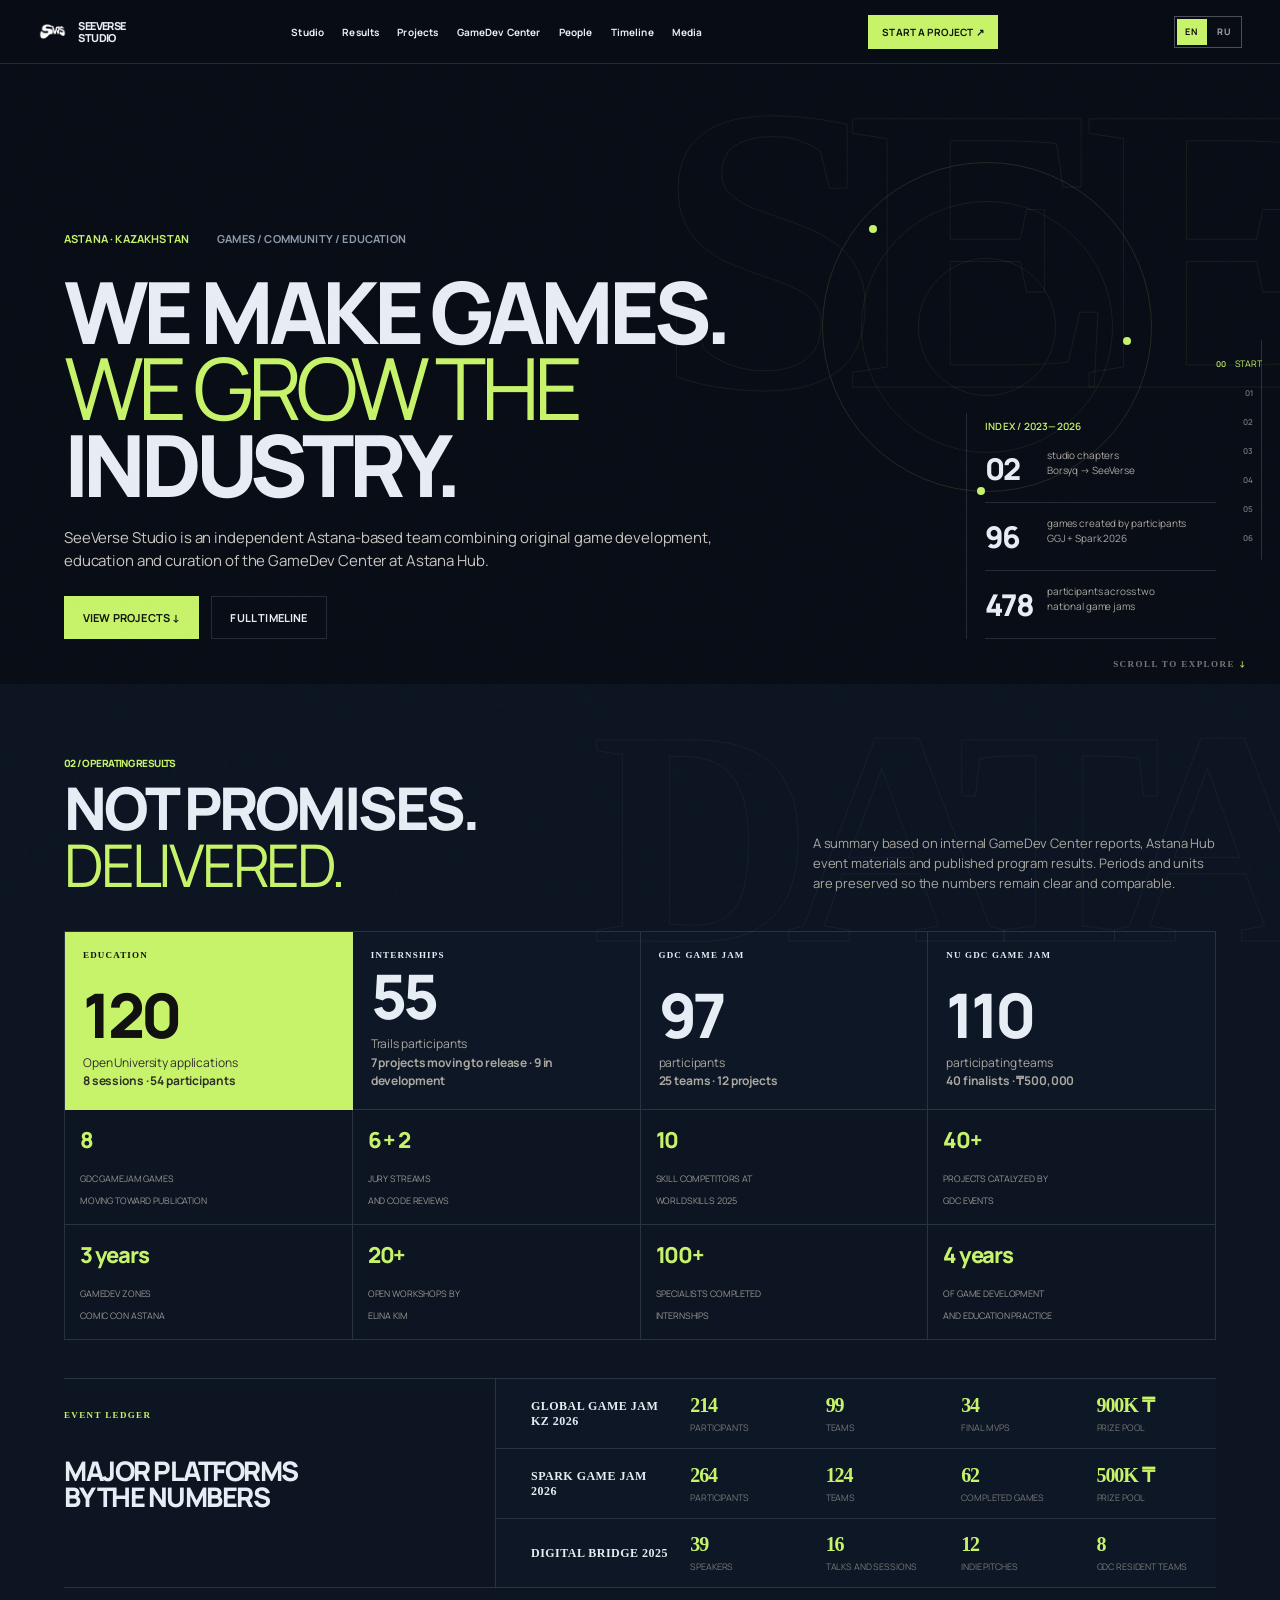
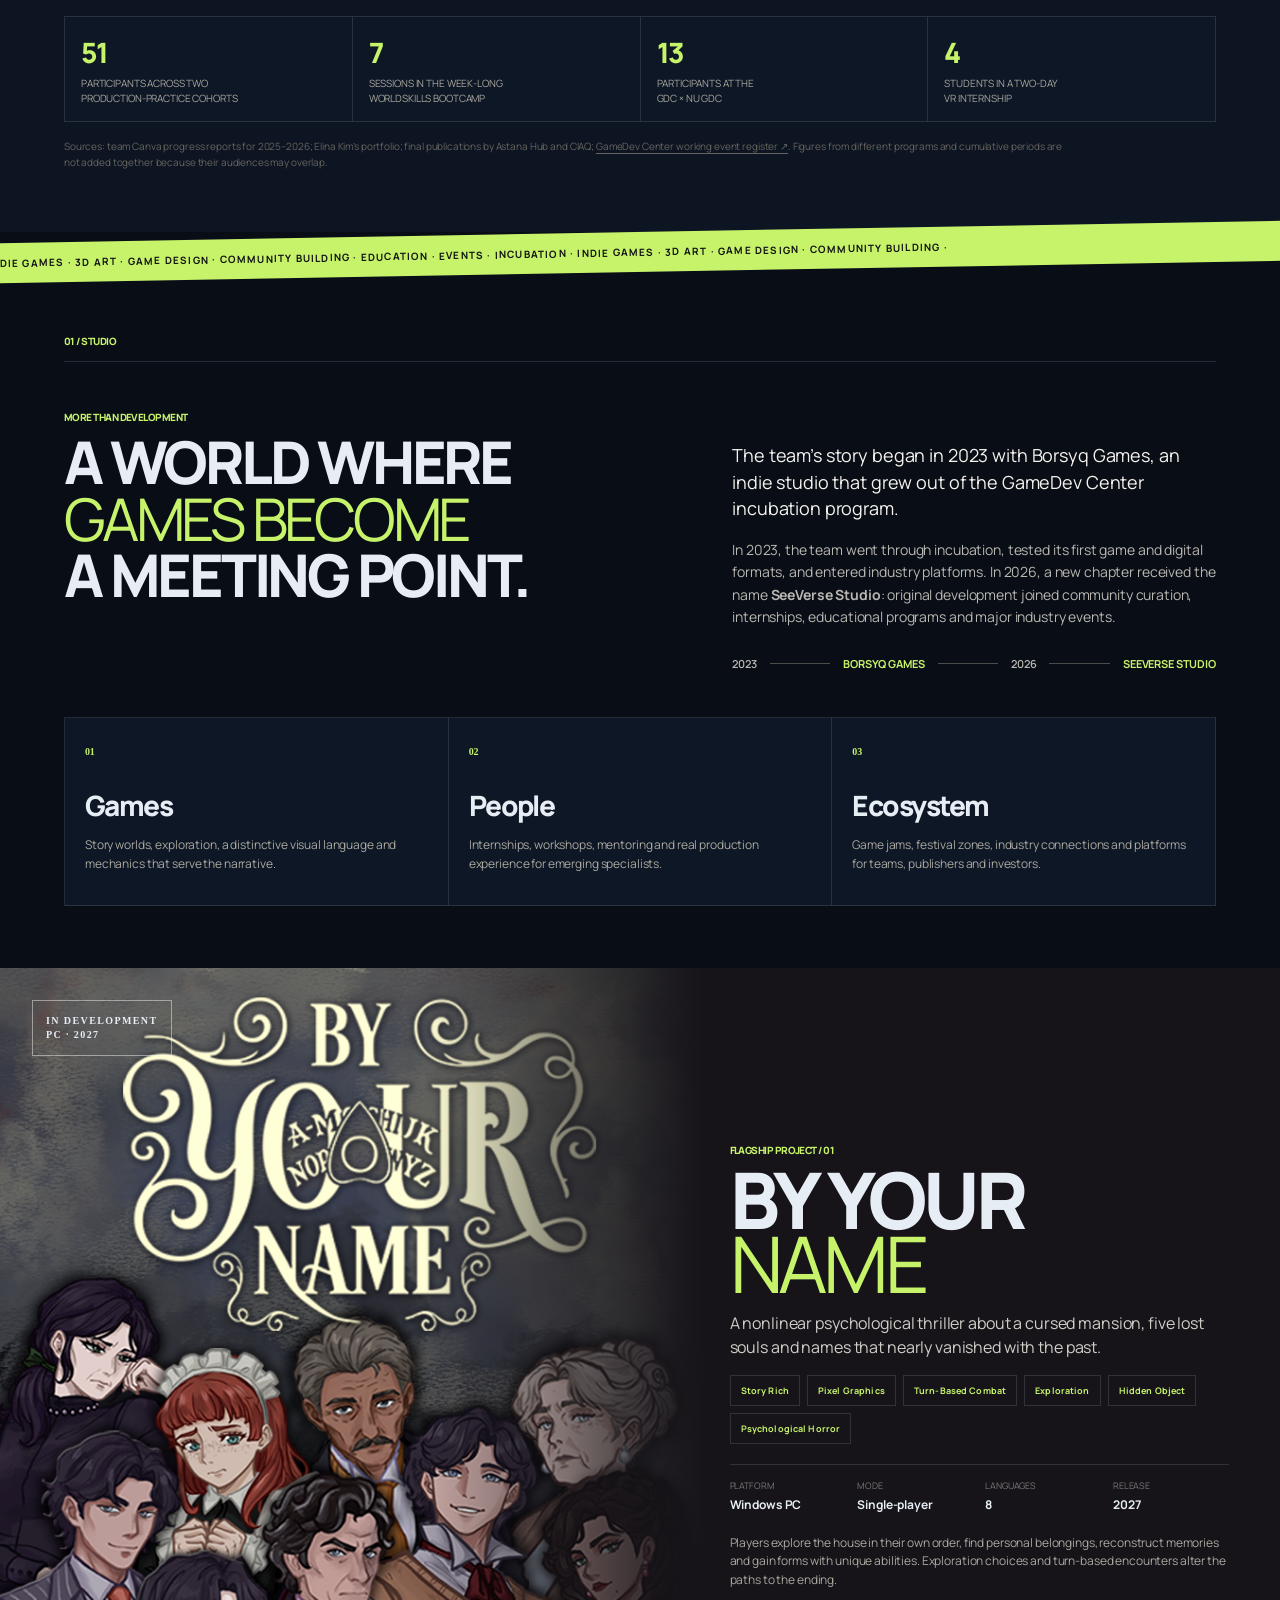
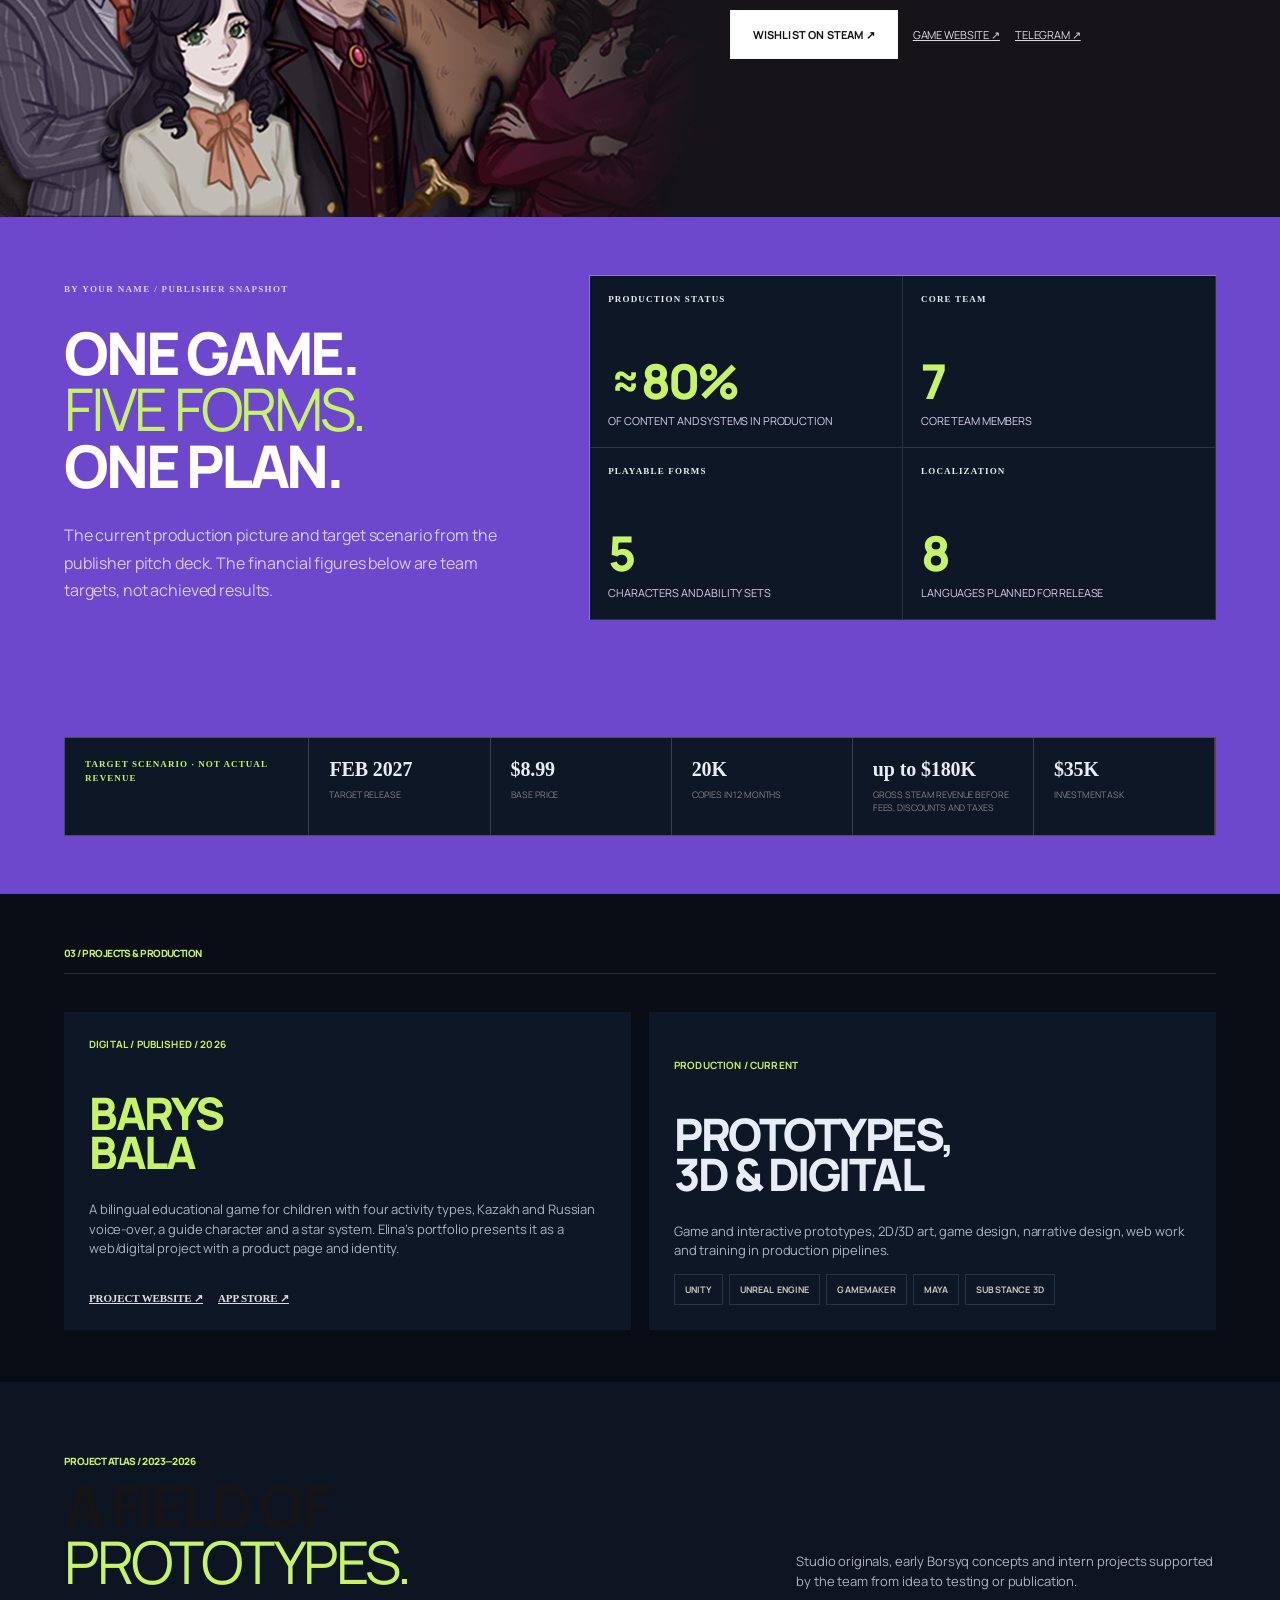
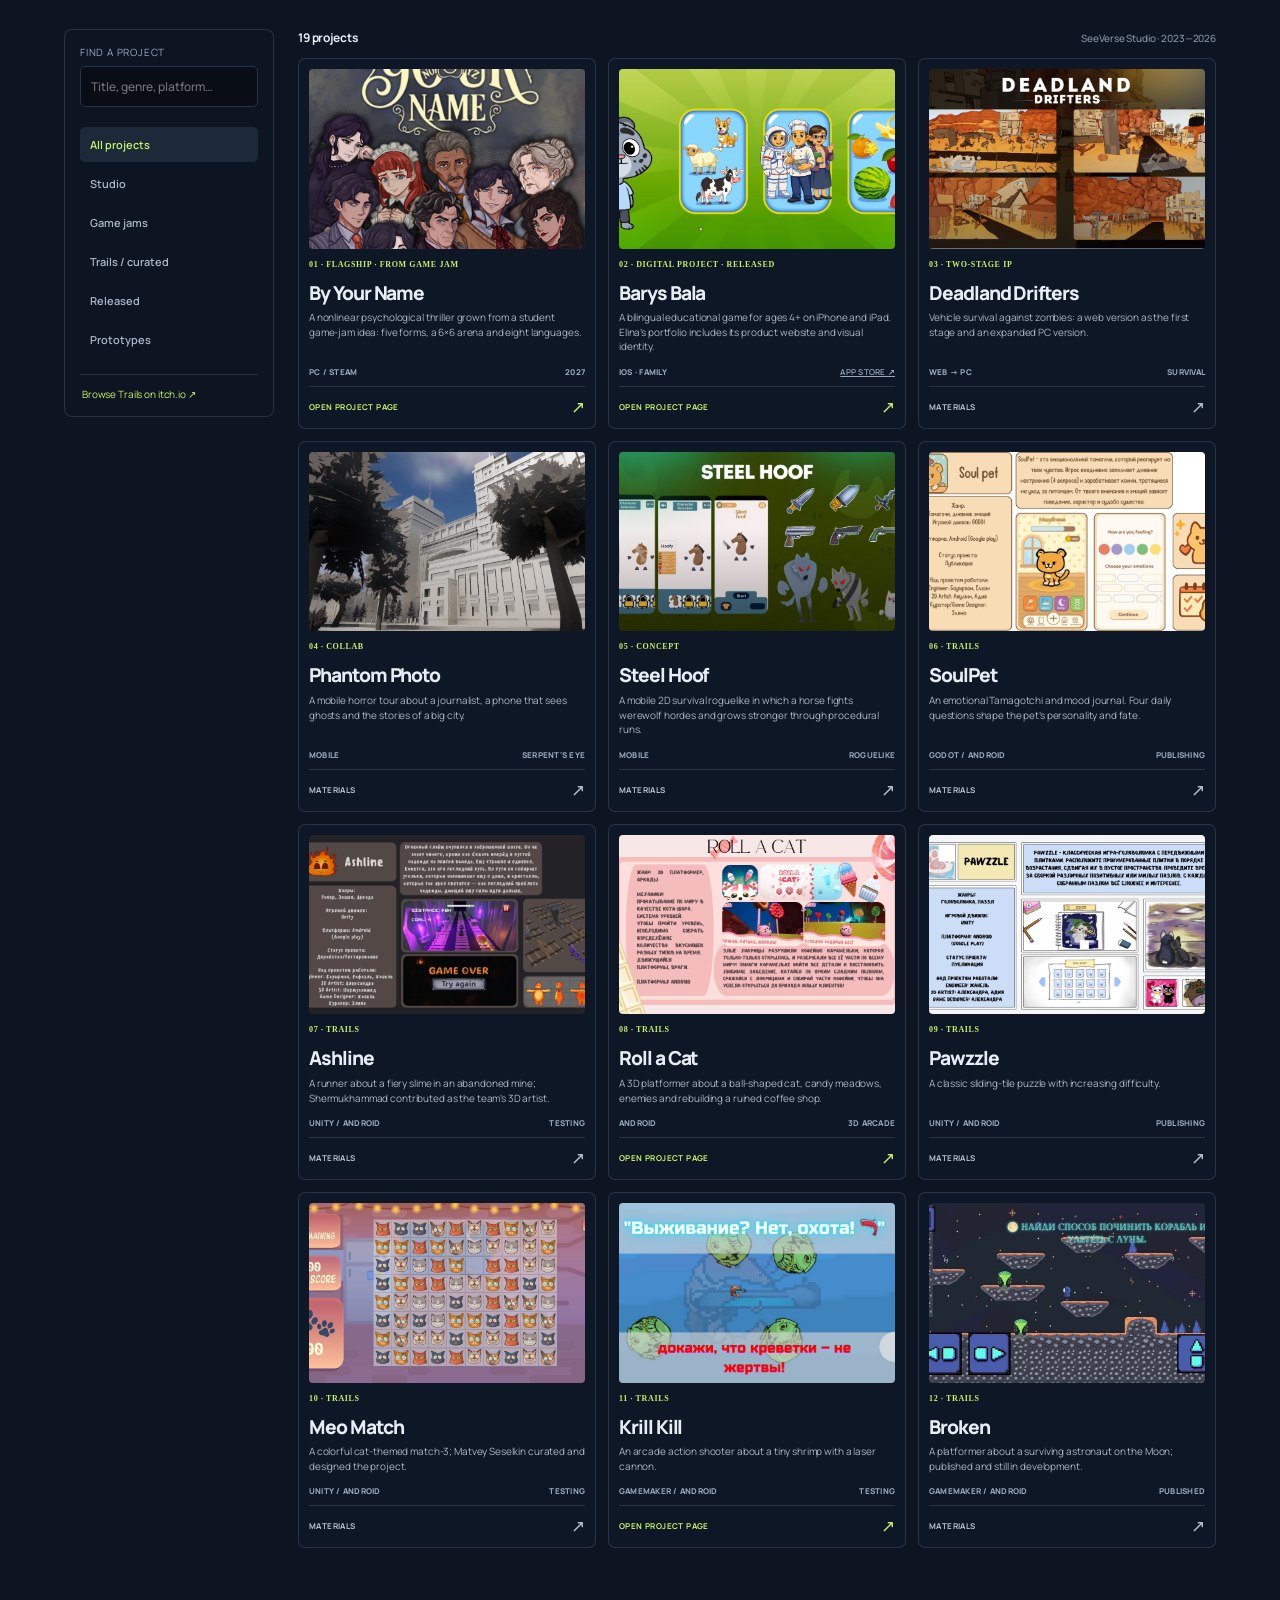
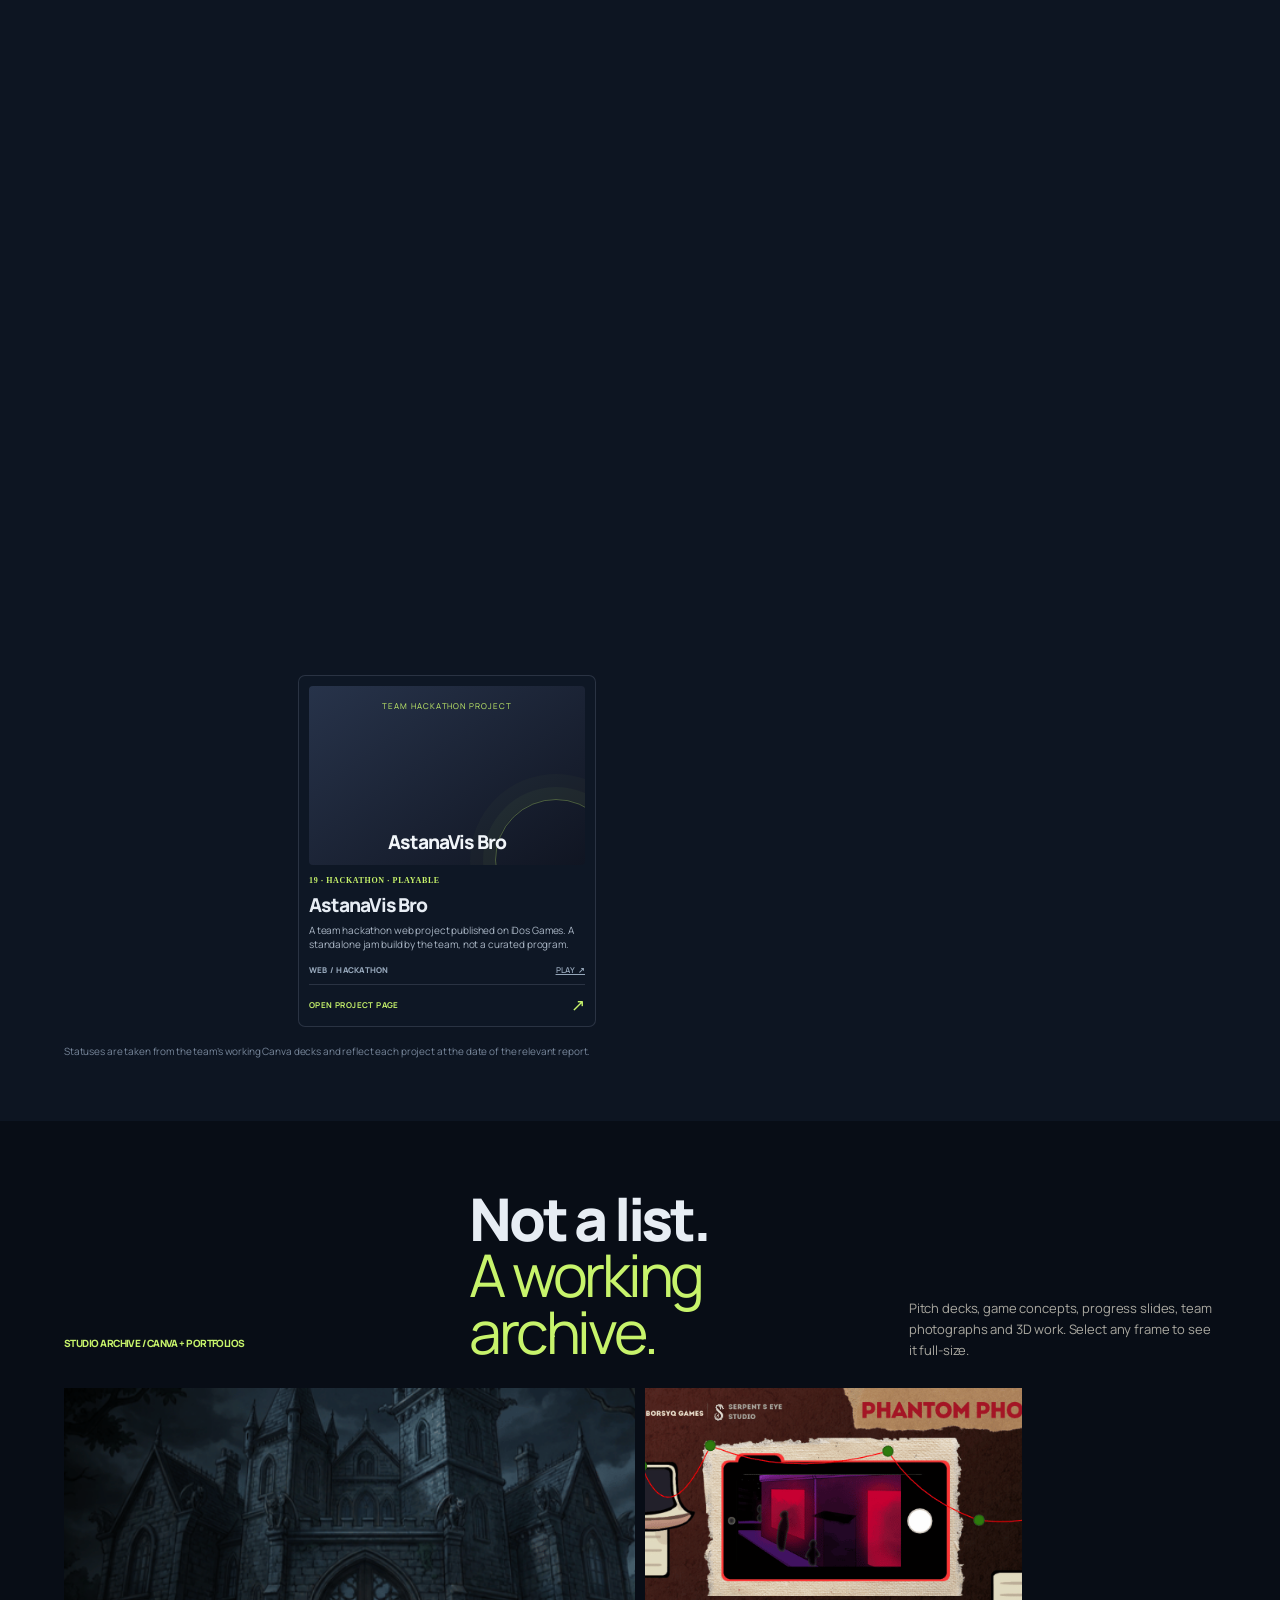
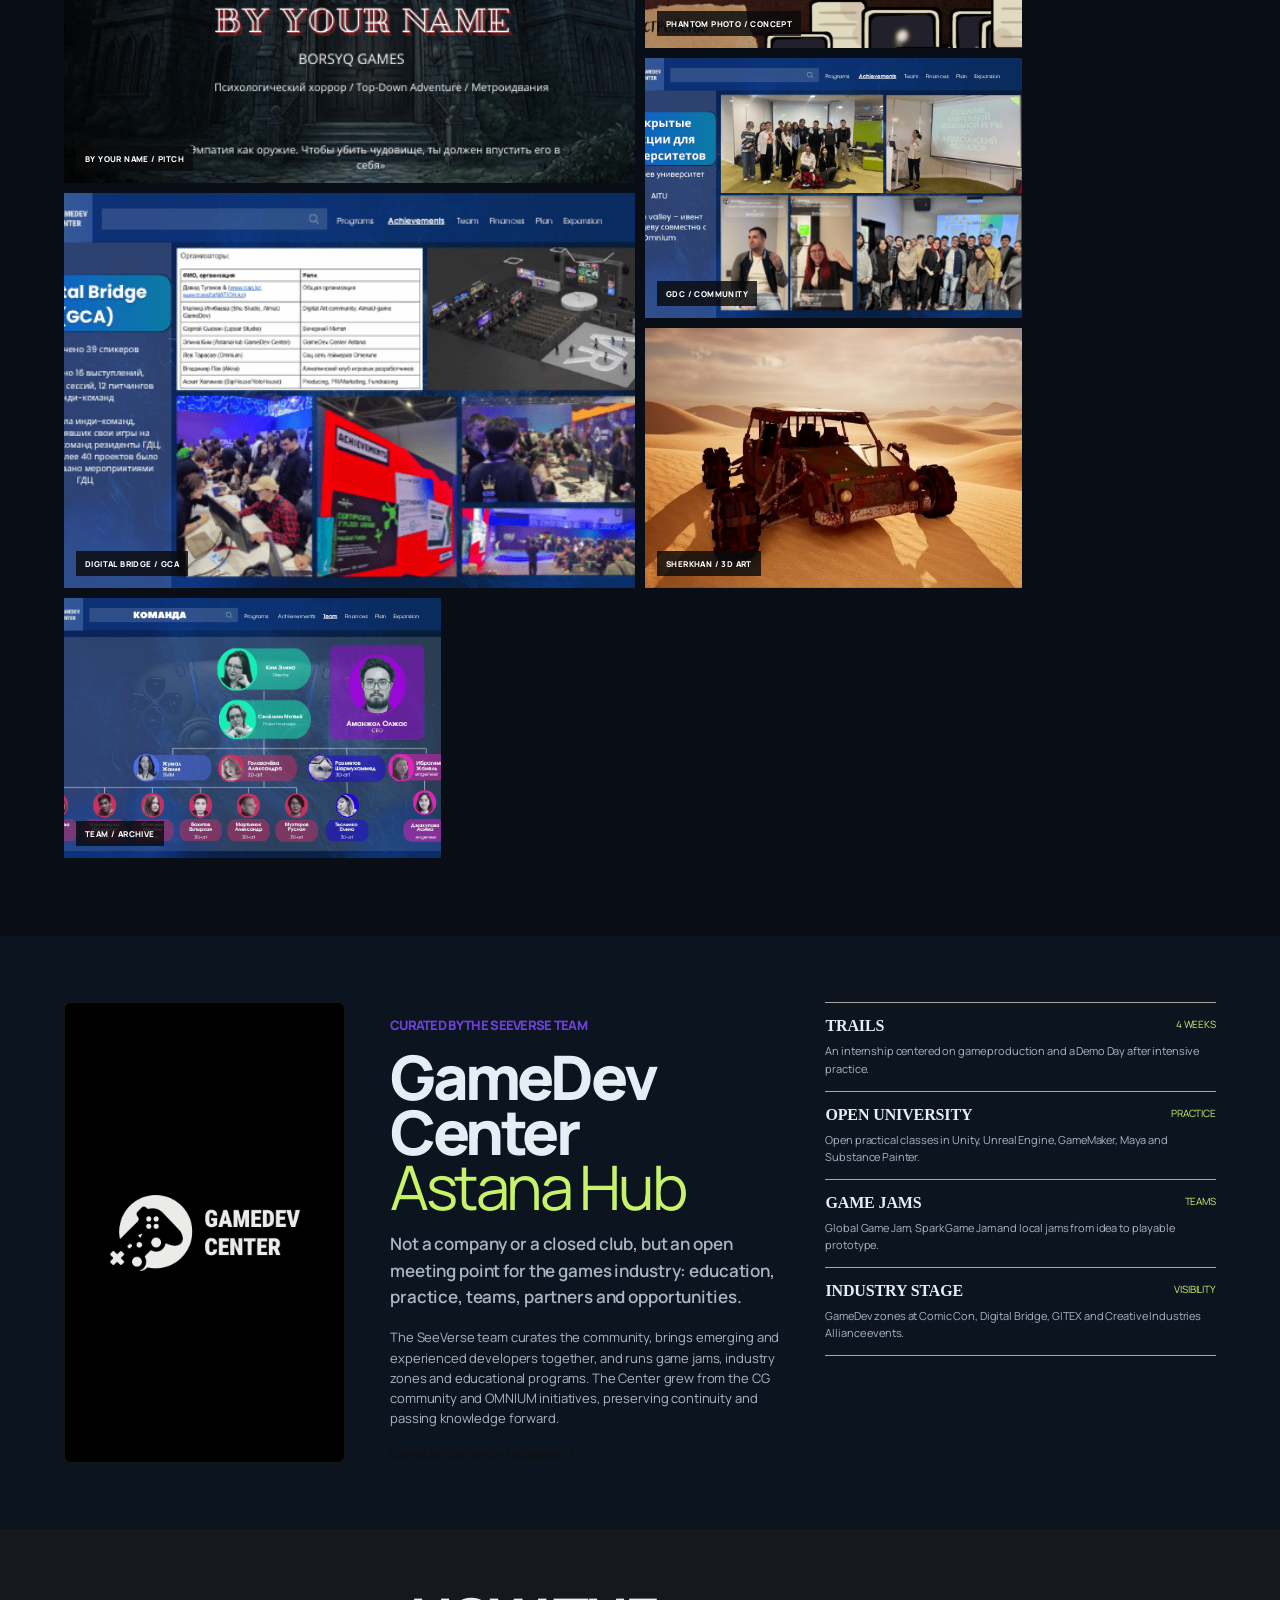
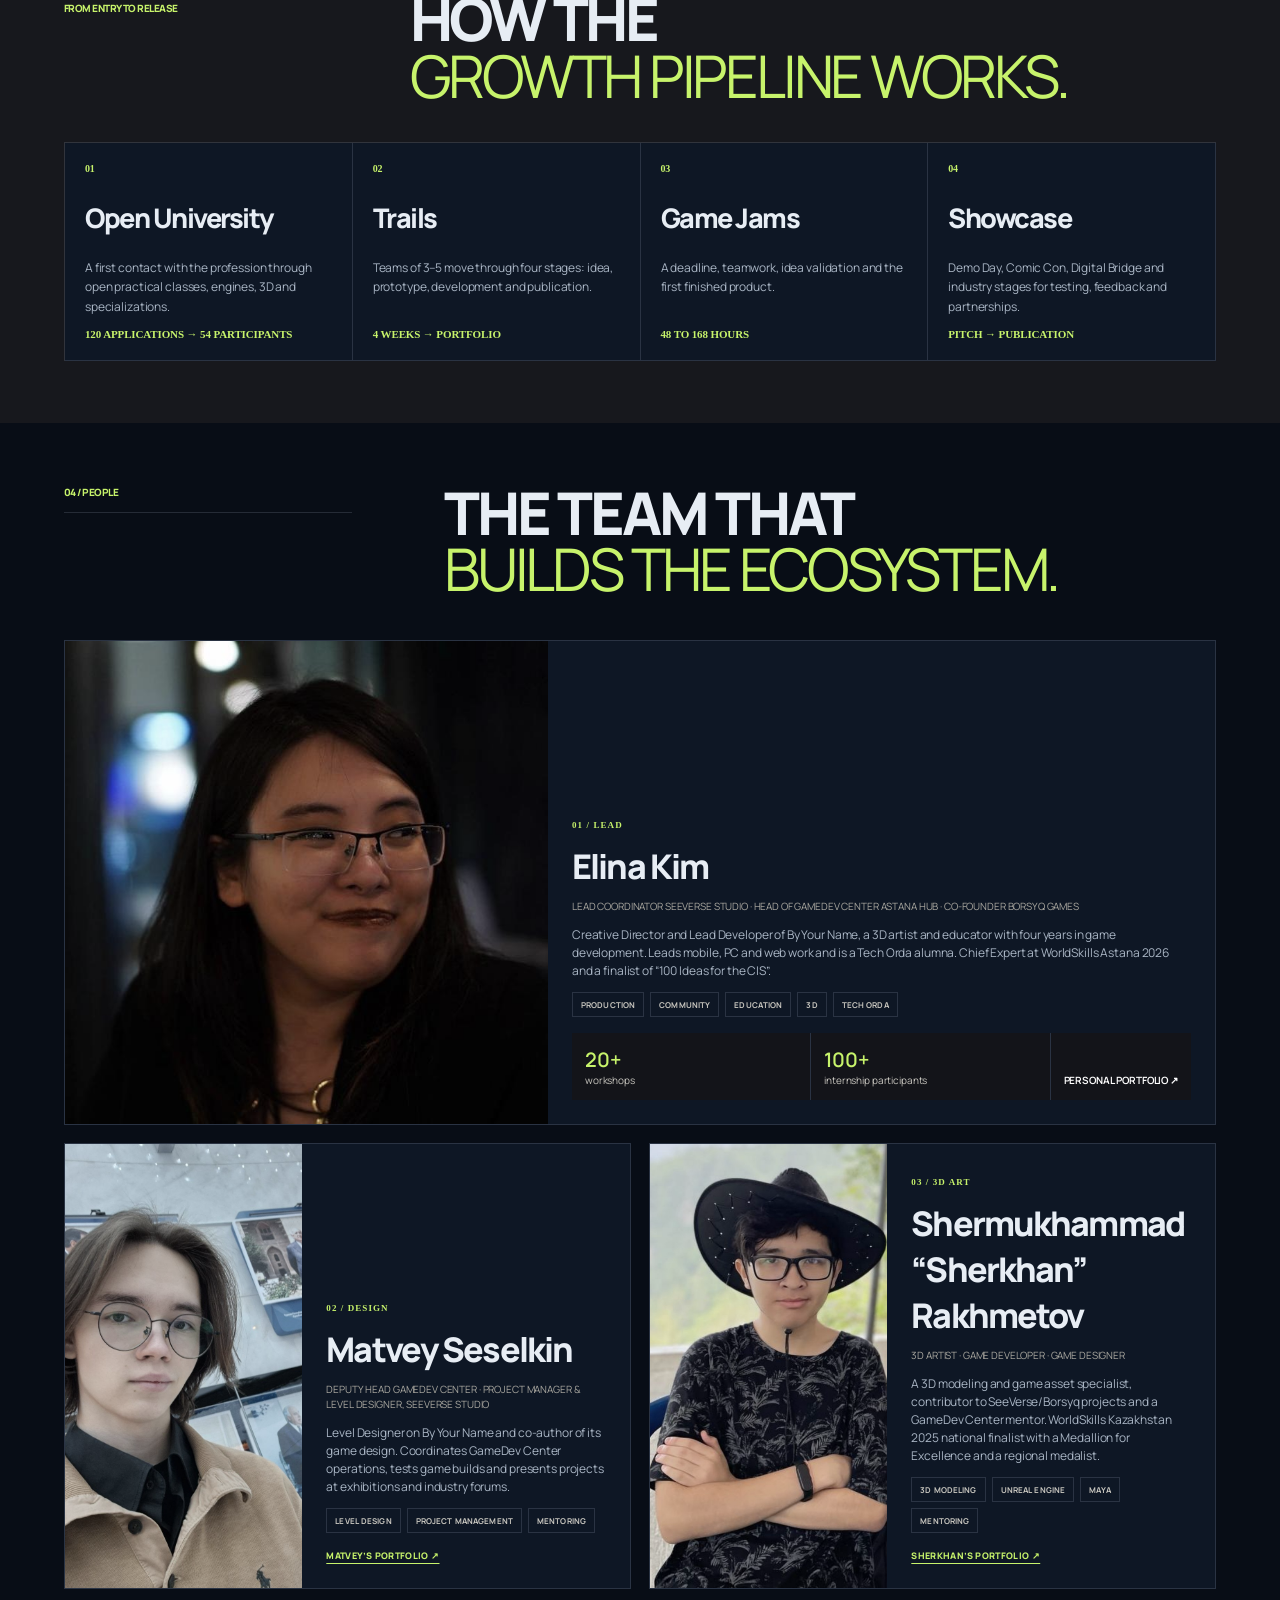
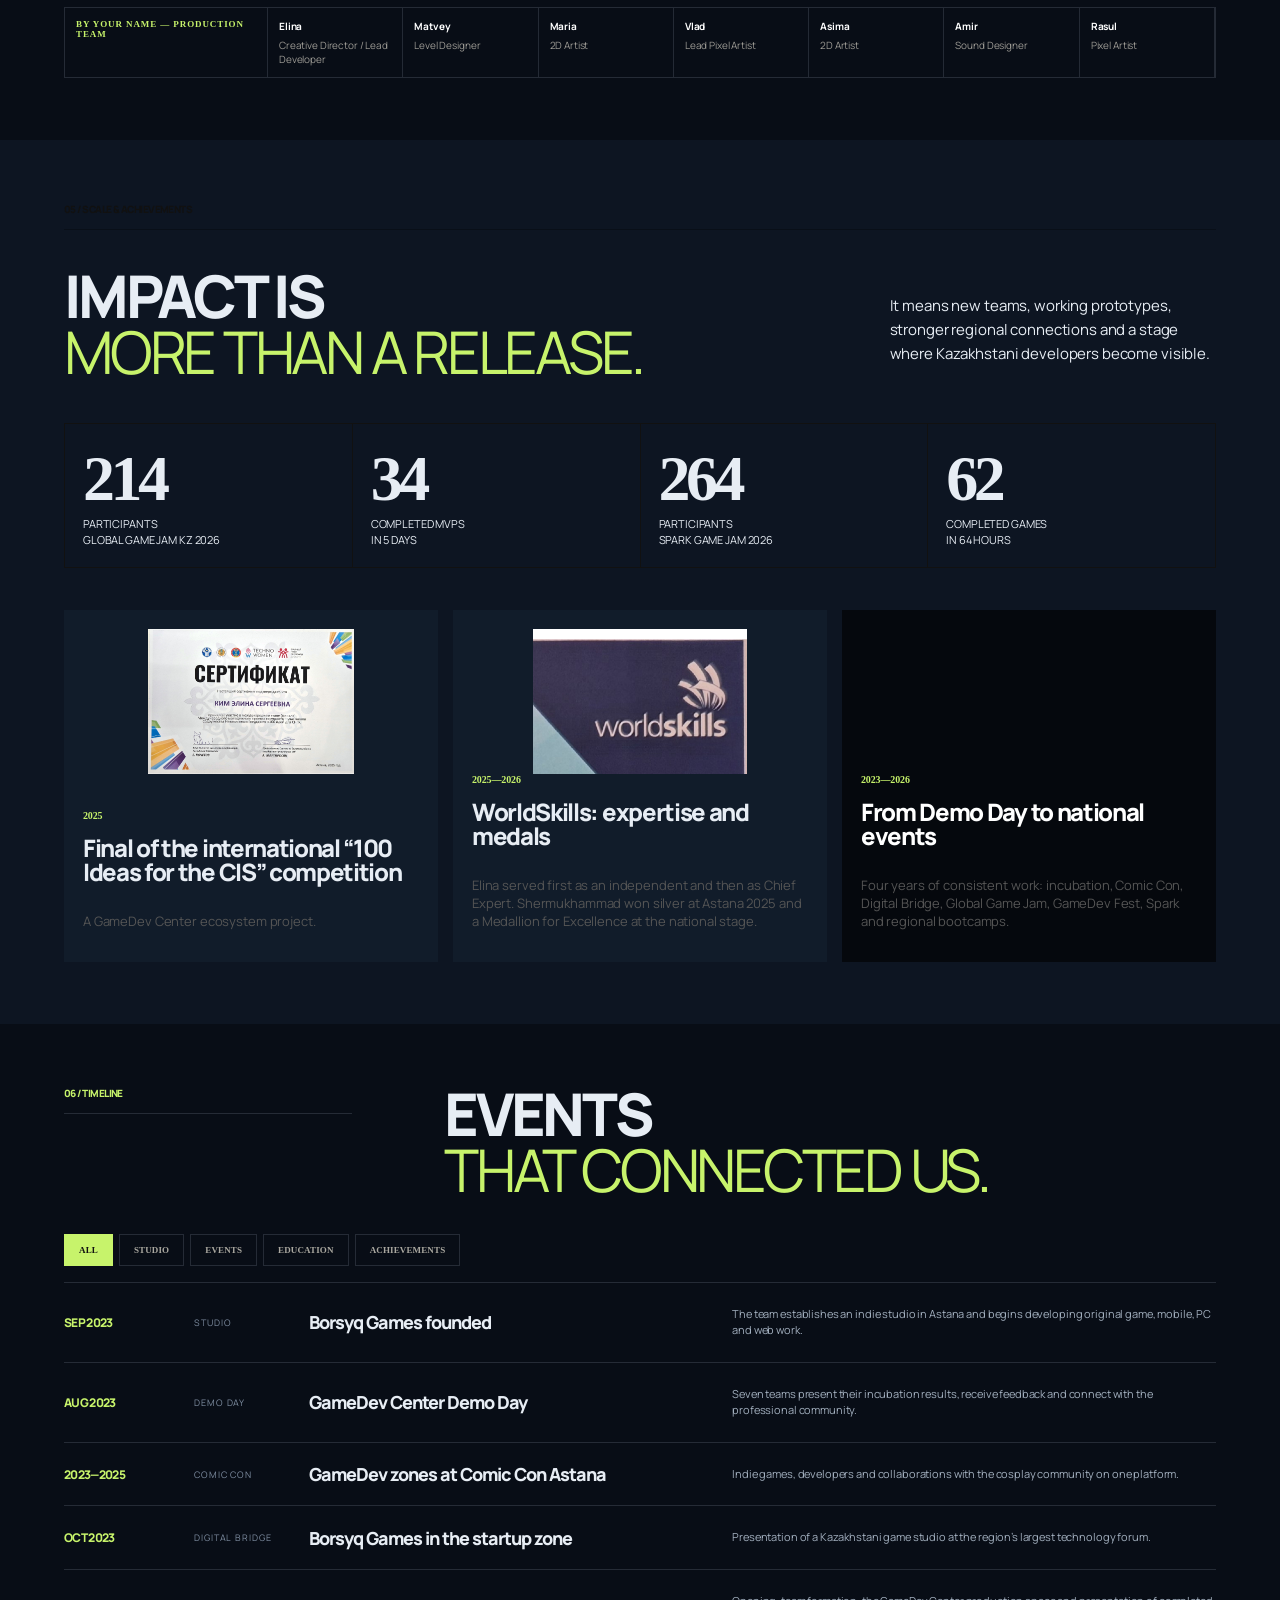
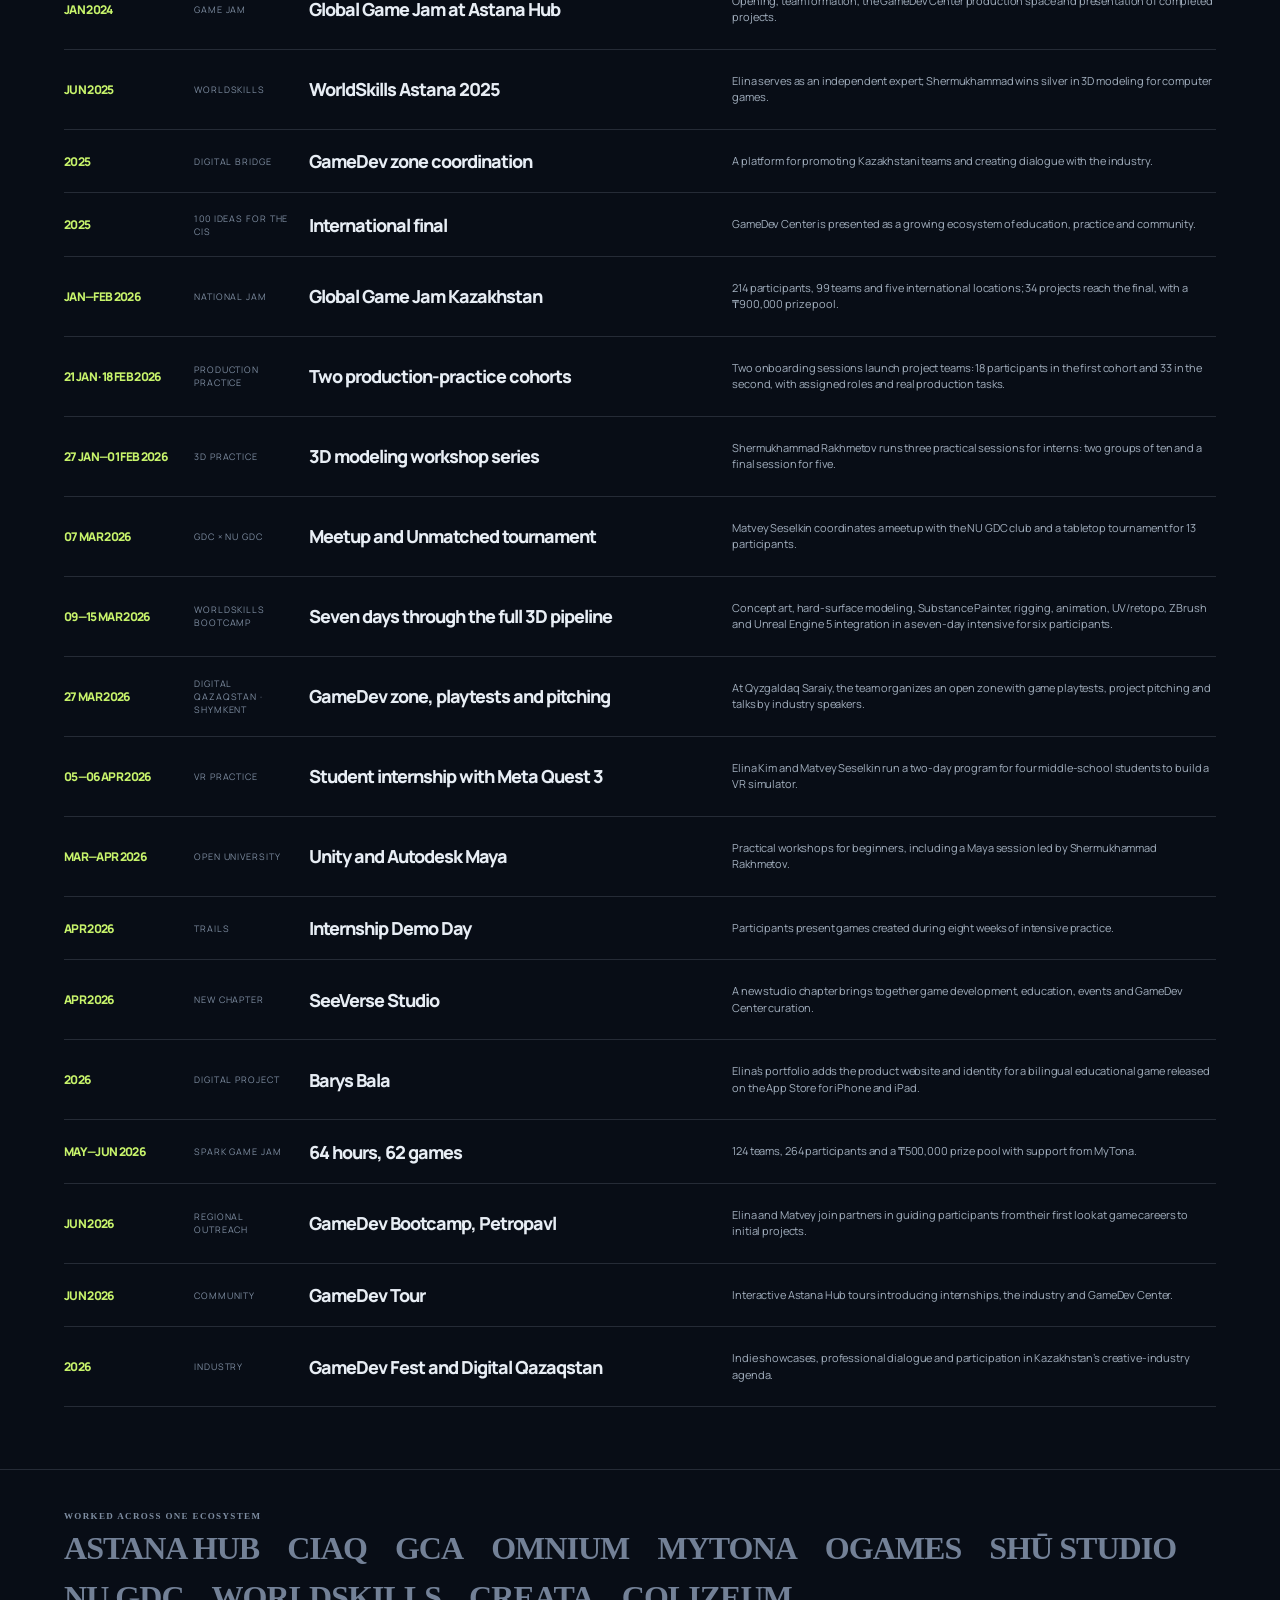
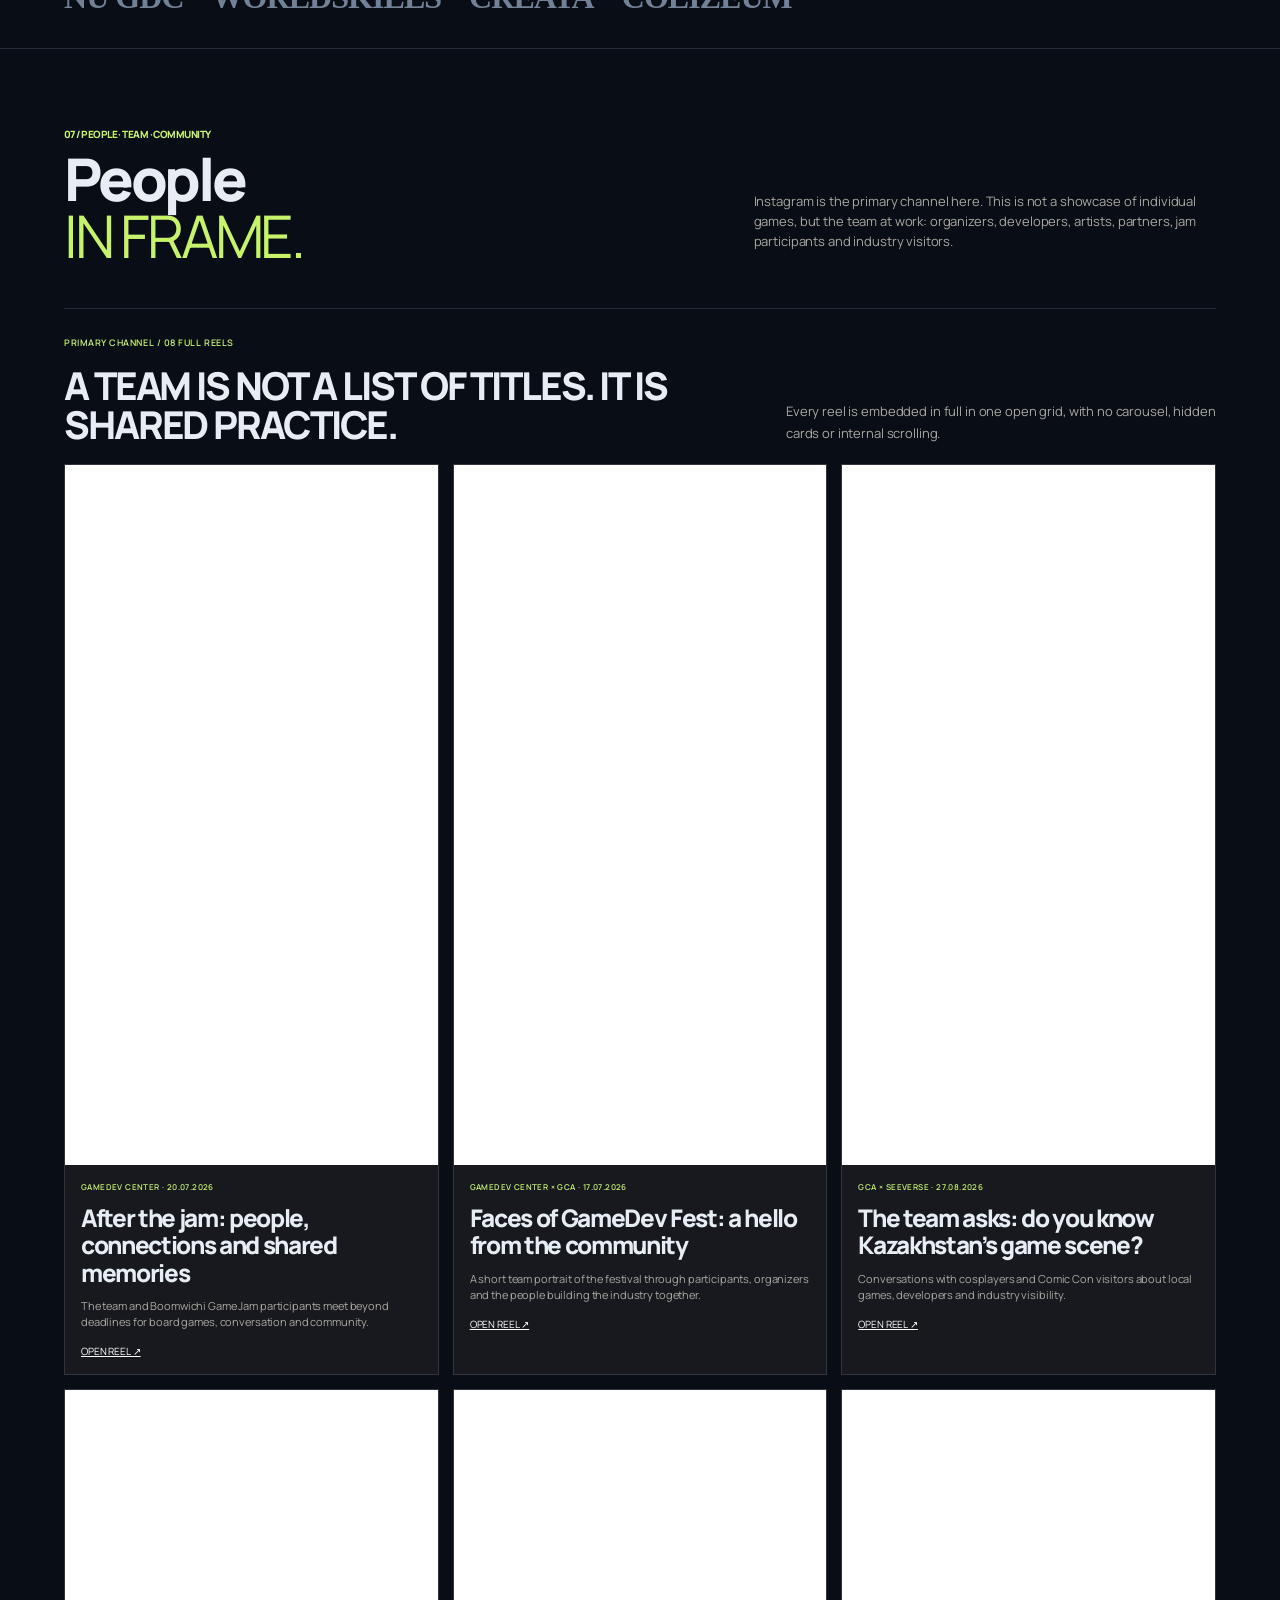
==== commit 17744d0b: "Refresh project catalog with consistent covers and dark theme" ====
--- a/index.html
+++ b/index.html
@@ -12,6 +12,7 @@
   <link rel="stylesheet" href="styles.css" />
   <link rel="stylesheet" href="expanded.css" />
   <link rel="stylesheet" href="v2.css" />
+  <link rel="stylesheet" href="itch.css" />
 </head>
 <body>
   <div class="noise" aria-hidden="true"></div>
@@ -142,7 +143,7 @@
 
     <section class="project-atlas" id="project-atlas">
       <div class="atlas-head"><div><p class="kicker">PROJECT ATLAS / 2023—2026</p><h2>A FIELD OF<br><em>PROTOTYPES.</em></h2></div><p>Studio originals, early Borsyq concepts and intern projects supported by the team from idea to testing or publication.</p></div>
-      <div class="atlas-tools"><div class="atlas-filters" role="group" aria-label="Project filter"><button class="active" data-project-filter="all">All</button><button data-project-filter="studio">Studio</button><button data-project-filter="jam">Jams</button><button data-project-filter="curated">Curated</button><button data-project-filter="released">Released</button><button data-project-filter="prototype">Prototypes</button></div><label class="project-search"><span>Find a project</span><input id="project-search" type="search" placeholder="Title, genre, platform…" autocomplete="off" /></label></div>
+      <div class="atlas-layout"><aside class="atlas-sidebar"><div class="atlas-tools"><label class="project-search"><span>Find a project</span><input id="project-search" type="search" placeholder="Title, genre, platform…" autocomplete="off" /></label><div class="atlas-filters" role="group" aria-label="Project filter"><button class="active" data-project-filter="all">All projects</button><button data-project-filter="studio">Studio</button><button data-project-filter="jam">Game jams</button><button data-project-filter="curated">Trails / curated</button><button data-project-filter="released">Released</button><button data-project-filter="prototype">Prototypes</button></div><a class="trails-collection" href="https://itch.io/c/7434250/gamedev-center-trails" target="_blank" rel="noreferrer">Browse Trails on itch.io ↗</a></div></aside><div class="atlas-results"><div class="atlas-count">19 projects <span>SeeVerse Studio · 2023—2026</span></div>
       <div class="atlas-grid">
         <article data-project="studio jam" data-material="byn"><span>01 · FLAGSHIP · FROM GAME JAM</span><h3>By Your Name</h3><p>A nonlinear psychological thriller grown from a student game-jam idea: five forms, a 6×6 arena and eight languages.</p><div><b>PC / STEAM</b><b>2027</b></div><button class="project-trigger" type="button">Materials <i>↗</i></button></article>
         <article data-project="released" data-material="barys"><span>02 · DIGITAL PROJECT · RELEASED</span><h3>Barys Bala</h3><p>A bilingual educational game for ages 4+ on iPhone and iPad. Elina’s portfolio includes its product website and visual identity.</p><div><b>IOS · FAMILY</b><a href="https://apps.apple.com/kz/app/barys-bala/id6758675184" target="_blank" rel="noreferrer">App Store ↗</a></div><button class="project-trigger" type="button">Materials <i>↗</i></button></article>
@@ -164,7 +165,7 @@
         <article data-project="curated released" data-material="gamesmaking"><span>18 · TRAILS · TEAM 1</span><h3>Games making Games</h3><p>An educational game project from Trails, published on itch.io.</p><div><b>TRAILS</b><b>ITCH.IO</b></div><button class="project-trigger" type="button">Open project page <i>↗</i></button></article>
         <article data-project="jam released" data-material="astanavis"><span>19 · HACKATHON · PLAYABLE</span><h3>AstanaVis Bro</h3><p>A team hackathon web project published on iDos Games. A standalone jam build by the team, not a curated program.</p><div><b>WEB / HACKATHON</b><a href="https://idosgames.com/app/1ZPS8DLV/?ref=KDNDDJWR" target="_blank" rel="noreferrer">Play ↗</a></div><button class="project-trigger" type="button">Open project page <i>↗</i></button></article>
         <p class="atlas-empty" hidden>Nothing found — try another query or filter.</p>
-      </div>
+      </div></div></div>
       <p class="source-note">Statuses are taken from the team’s working Canva decks and reflect each project at the date of the relevant report.</p>
     </section>
 
--- a/itch.css
+++ b/itch.css
@@ -0,0 +1,66 @@
+:root{--ink:#080d16;--paper:#0d1522;--acid:#c7f36b;--violet:#c7f36b;--line:rgba(186,200,220,.16);--muted:#8d9bad;color-scheme:dark}
+body{background:#080d16;color:#e7edf4}
+.noise{opacity:.018}
+.site-header{background:rgba(8,13,22,.9);border-color:var(--line)}
+.wordmark,.site-header nav a,.button.ghost{color:#e7edf4}
+.header-cta,.button.primary{background:var(--acid);color:#10160b;border-color:var(--acid)}
+.hero:before{-webkit-text-stroke-color:rgba(199,243,107,.075)}
+.hero-orbit{border-color:rgba(199,243,107,.13)}
+.hero-orbit:before,.hero-orbit:after{border-color:rgba(199,243,107,.08)}
+.section,.projects-more,.timeline,.project-gallery,.media-room{background:#080d16;color:#e7edf4}
+.results-board,.impact{background:#0d1522;color:#e7edf4}
+.center{background:#0c1420;color:#e7edf4}
+.contact{background:#111d2c;color:#e7edf4}
+.studio-grid article,.principles article,.project-card,.results-total>div,.event-ledger article,.drive-evidence article,.byn-now article,.byn-targets>*,.program-flow article,.person,.awards article,.archive-grid a,.atlas-grid article,.program-roadmap,.roadmap-box{background:#0e1725;color:#e7edf4;border-color:var(--line)}
+.studio-grid article p,.project-card p,.atlas-grid p,.center-copy>p,.center-programs article p,.program-flow p,.person-copy>p:not(.role),.archive-head>p{color:#a9b5c4}
+.section-mark,.kicker,.card-no,.project-tags li,.atlas-grid article>span,.timeline-list time,.center-programs article span,.awards article>span,.person-copy>span{color:var(--acid)}
+h1 em,h2 em,.atlas-head h2 em,.impact h2 em,.contact h2 em{color:var(--acid)}
+.atlas-head>p{color:#a9b5c4}
+.atlas-layout{display:grid;grid-template-columns:210px minmax(0,1fr);gap:24px;align-items:start;margin-top:38px}
+.atlas-sidebar{position:sticky;top:95px}
+.atlas-tools{display:block;margin:0;padding:15px;background:#0d1522;border:1px solid var(--line);border-radius:8px}
+.project-search{display:block;min-width:0;margin:0 0 20px}
+.project-search span{color:#9baabd;font-size:10px;letter-spacing:.08em}
+.project-search input{border:1px solid #263448;border-radius:5px;background:#080d16;color:#e7edf4;padding:11px 10px;font-size:12px}
+.project-search input:focus{border-color:var(--acid)}
+.atlas-filters{display:grid;gap:4px;margin:0}
+.atlas-filters button{border:0;border-radius:5px;text-align:left;padding:10px;color:#aab7c7;background:transparent;font:600 11px Manrope,sans-serif;letter-spacing:0;text-transform:none}
+.atlas-filters button.active,.atlas-filters button:hover{background:#1b2938;color:var(--acid);border-color:transparent}
+.trails-collection{display:block;margin-top:17px;padding:12px 2px 0;border-top:1px solid var(--line);color:var(--acid);text-decoration:none;font-size:10px}
+.atlas-results{min-width:0}.atlas-count{display:flex;justify-content:space-between;align-items:center;margin-bottom:12px;color:#e7edf4;font-size:12px;font-weight:700}.atlas-count span{color:#8493a6;font-size:10px;font-weight:500}
+.atlas-grid{grid-template-columns:repeat(3,minmax(0,1fr));border:0;gap:12px}
+.atlas-grid article{min-height:0;padding:10px;border:1px solid var(--line);border-radius:7px;overflow:hidden;transition:transform .2s,border-color .2s,background .2s}
+.atlas-grid article:hover,.atlas-grid article:has(.project-trigger:hover){background:#111e2c;color:#fff;border-color:rgba(199,243,107,.48);transform:translateY(-2px)}
+.atlas-grid article:nth-child(3n+2):hover{background:#111e2c;color:#fff}
+.atlas-grid article>span{margin-top:11px;font-size:8px;letter-spacing:.08em}
+.atlas-cover-slot{position:relative;width:100%;aspect-ratio:315/205;overflow:hidden;border-radius:4px;background:linear-gradient(135deg,#17263a,#0a101b)}
+.atlas-cover{display:block;width:100%;height:100%;margin:0;object-fit:cover;border:0}
+.atlas-generated-cover{display:flex;flex-direction:column;justify-content:space-between;padding:14px;background:radial-gradient(ellipse at 80% 0%,rgba(199,243,107,.19),transparent 44%),linear-gradient(140deg,#182b38,#0a1019 75%)}
+.atlas-generated-cover:after{content:"";position:absolute;width:120px;height:120px;right:-32px;bottom:-56px;border:1px solid rgba(199,243,107,.3);border-radius:50%;box-shadow:0 0 0 12px rgba(199,243,107,.035),0 0 0 25px rgba(199,243,107,.025)}
+.atlas-generated-cover span{z-index:1;font-size:8px;letter-spacing:.12em;color:var(--acid)}
+.atlas-generated-cover strong{z-index:1;max-width:90%;font:800 clamp(17px,1.5vw,25px)/.96 Manrope,sans-serif;letter-spacing:-.06em;color:#f1f5f9}
+.cover-byn{background:linear-gradient(145deg,#283126,#121913 65%,#111522)}.cover-barys{background:linear-gradient(145deg,#233d30,#101a21)}.cover-deepdive,.cover-krill{background:linear-gradient(145deg,#153443,#101722)}.cover-astanavis,.cover-linkbots{background:linear-gradient(145deg,#27334a,#101522)}.cover-steel,.cover-slashnswarm,.cover-bulletfate{background:linear-gradient(145deg,#3b2d24,#14151b)}.cover-inoblivion{background:linear-gradient(145deg,#292443,#101420)}.cover-gamesmaking{background:linear-gradient(145deg,#2a3e32,#101821)}
+.atlas-grid h3{font-size:clamp(18px,1.5vw,24px);line-height:1.08;margin:10px 0 7px}
+.atlas-grid p{font-size:10px;line-height:1.45;margin:0 0 12px;flex:1}
+.atlas-grid article>div{gap:5px;align-items:center;margin-top:auto;flex-wrap:wrap}
+.atlas-grid article>div a,.atlas-grid article b{color:#96a7ba;font-size:8px;letter-spacing:.03em}
+.project-trigger{position:static;display:flex;width:100%;margin-top:9px;padding:8px 0 0;border-top:1px solid var(--line);font:700 8px Manrope,sans-serif;color:#b6c4d5}
+.atlas-grid article.has-project-url .project-trigger{color:var(--acid)}
+.atlas-grid article:focus-within{outline:2px solid var(--acid);outline-offset:1px}
+.atlas-empty{color:#bac6d3}
+.project-atlas .source-note{color:#77869a}
+.center-logo{background:#000!important;border:1px solid rgba(255,255,255,.08);border-radius:7px;min-height:300px}
+.center-logo img{filter:none;width:68%}
+.person-media.initials{background:radial-gradient(circle at 50% 35%,#30413b,#101720 70%)}
+.awards article{background:#111c2a}.awards article.dark{background:#05080d}
+.partners span{color:#738197}
+.timeline-list article{border-color:var(--line)}
+.timeline-list p{color:#a2afbe}
+.timeline-list h3{color:#e7edf4}
+.timeline-list span,.partners>p,footer p{color:#7e8da1}
+.contact-side a{color:var(--acid)}
+footer{border-color:var(--line)}
+button:focus-visible,a:focus-visible,input:focus-visible{outline-color:var(--acid)}
+@media(max-width:1120px){.atlas-layout{grid-template-columns:180px minmax(0,1fr);gap:14px}.atlas-grid{grid-template-columns:repeat(2,minmax(0,1fr))}}
+@media(max-width:720px){.atlas-layout{grid-template-columns:1fr}.atlas-sidebar{position:static}.atlas-tools{padding:12px}.project-search{margin-bottom:10px}.atlas-filters{display:flex;overflow-x:auto;padding-bottom:3px}.atlas-filters button{white-space:nowrap;padding:9px}.trails-collection{margin-top:8px}.atlas-grid{grid-template-columns:repeat(2,minmax(0,1fr));gap:8px}.atlas-grid article{padding:7px}.atlas-cover-slot{aspect-ratio:1.35}.atlas-generated-cover{padding:9px}.atlas-generated-cover strong{font-size:16px}.atlas-grid p{font-size:9px}.atlas-count span{display:none}}
+@media(max-width:430px){.atlas-grid{grid-template-columns:1fr}.atlas-cover-slot{aspect-ratio:315/205}.atlas-grid h3{font-size:21px}}
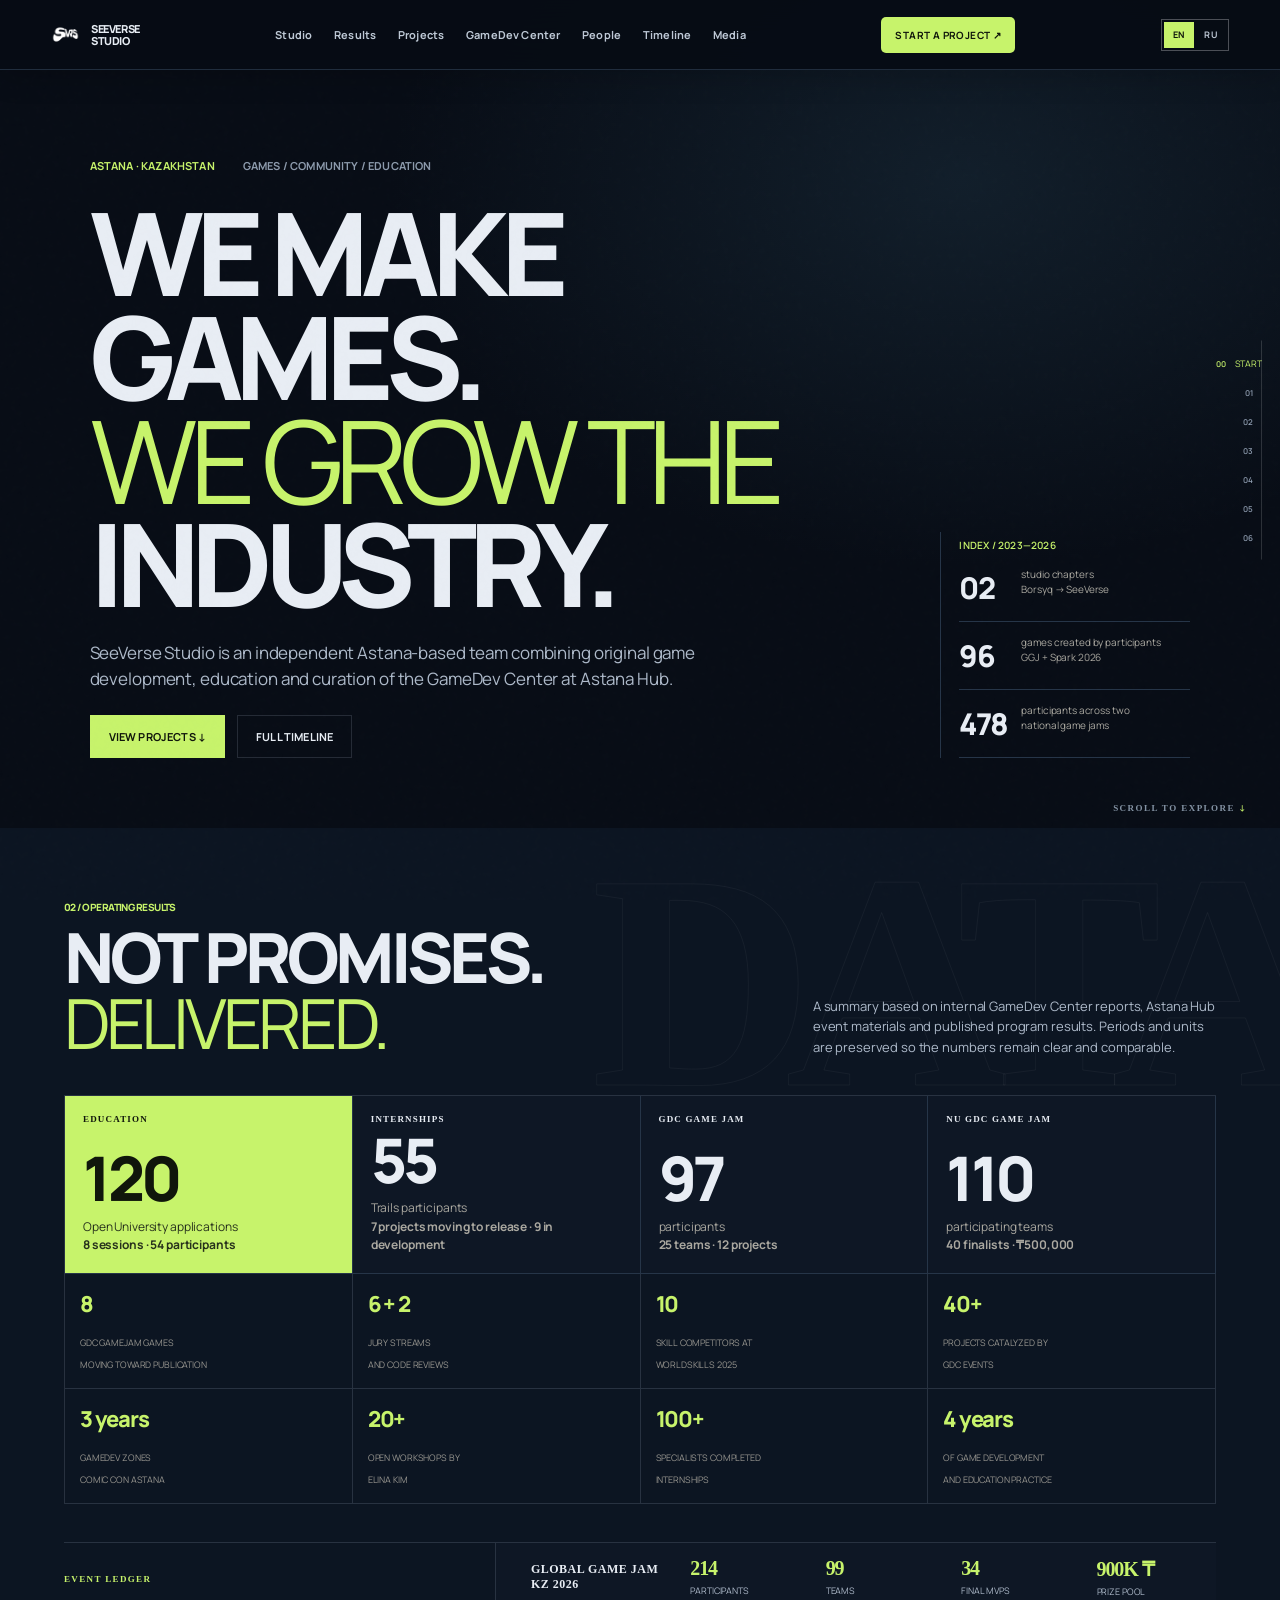
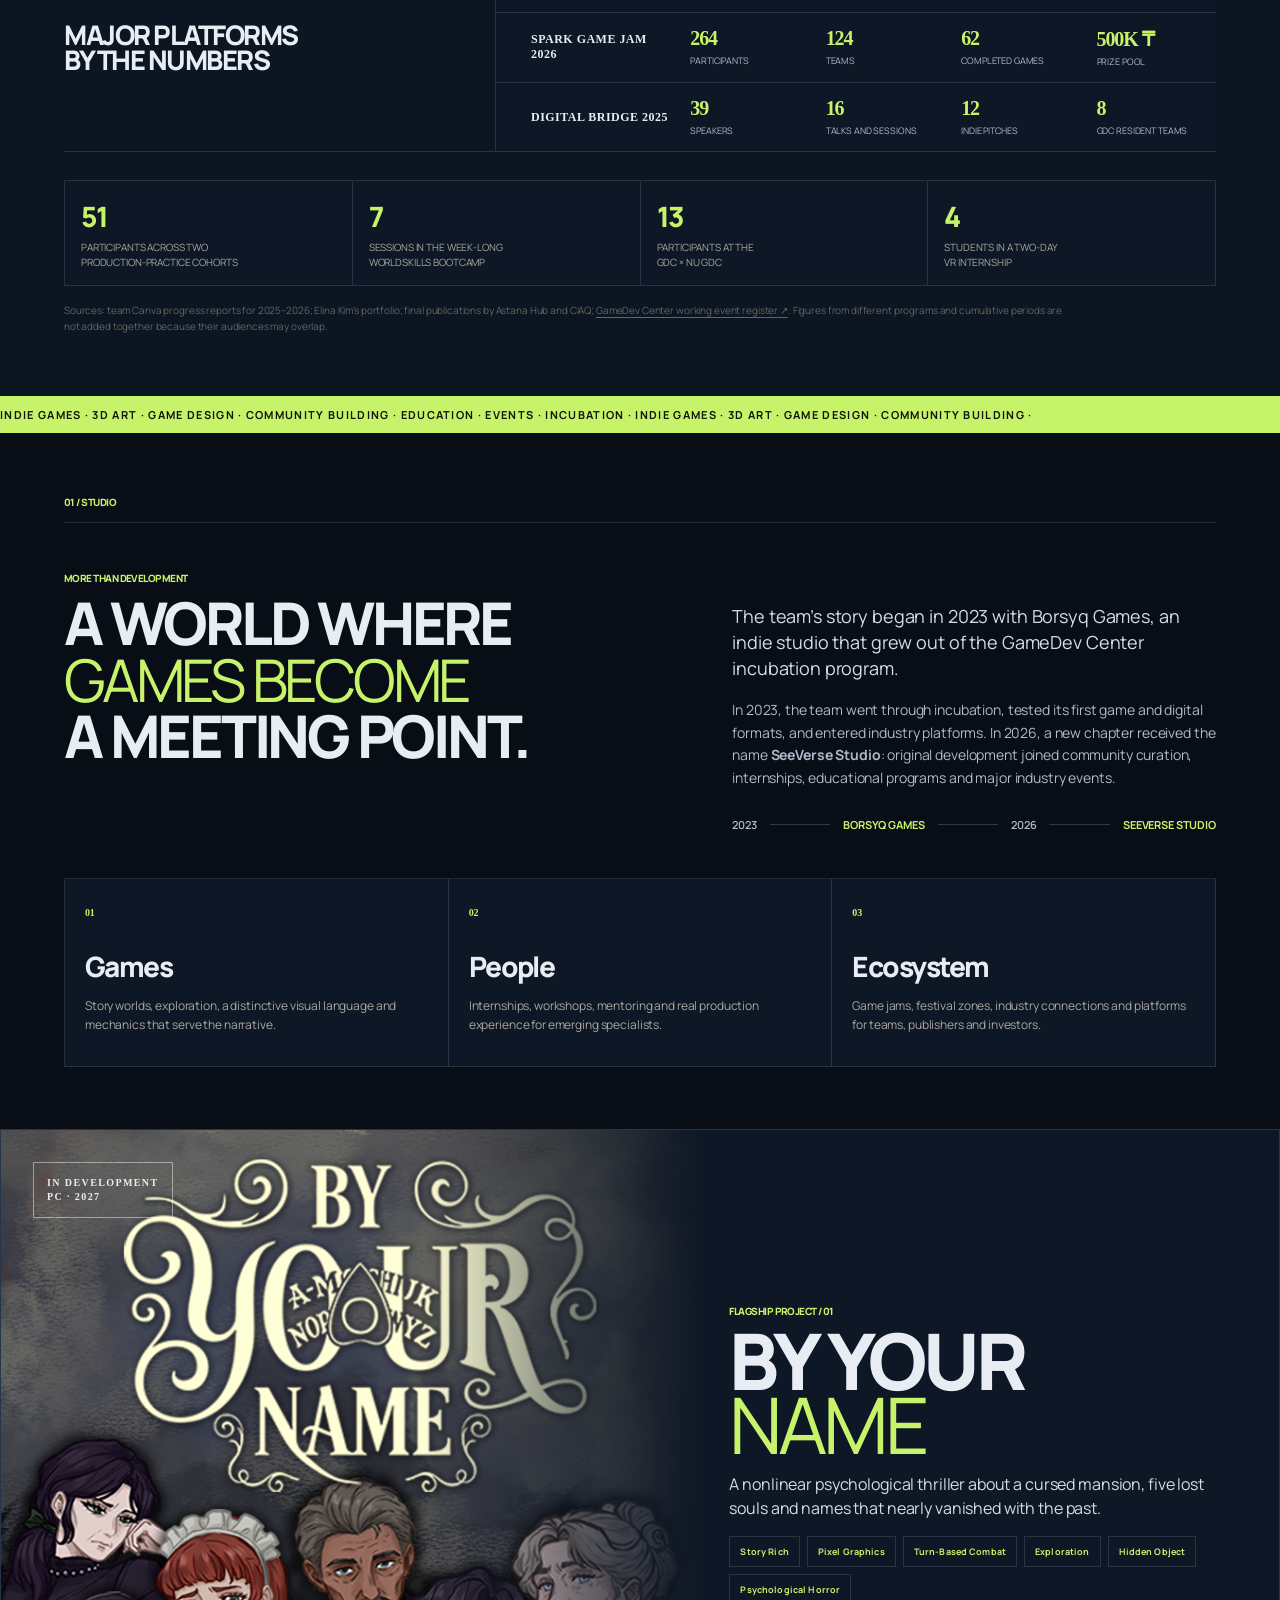
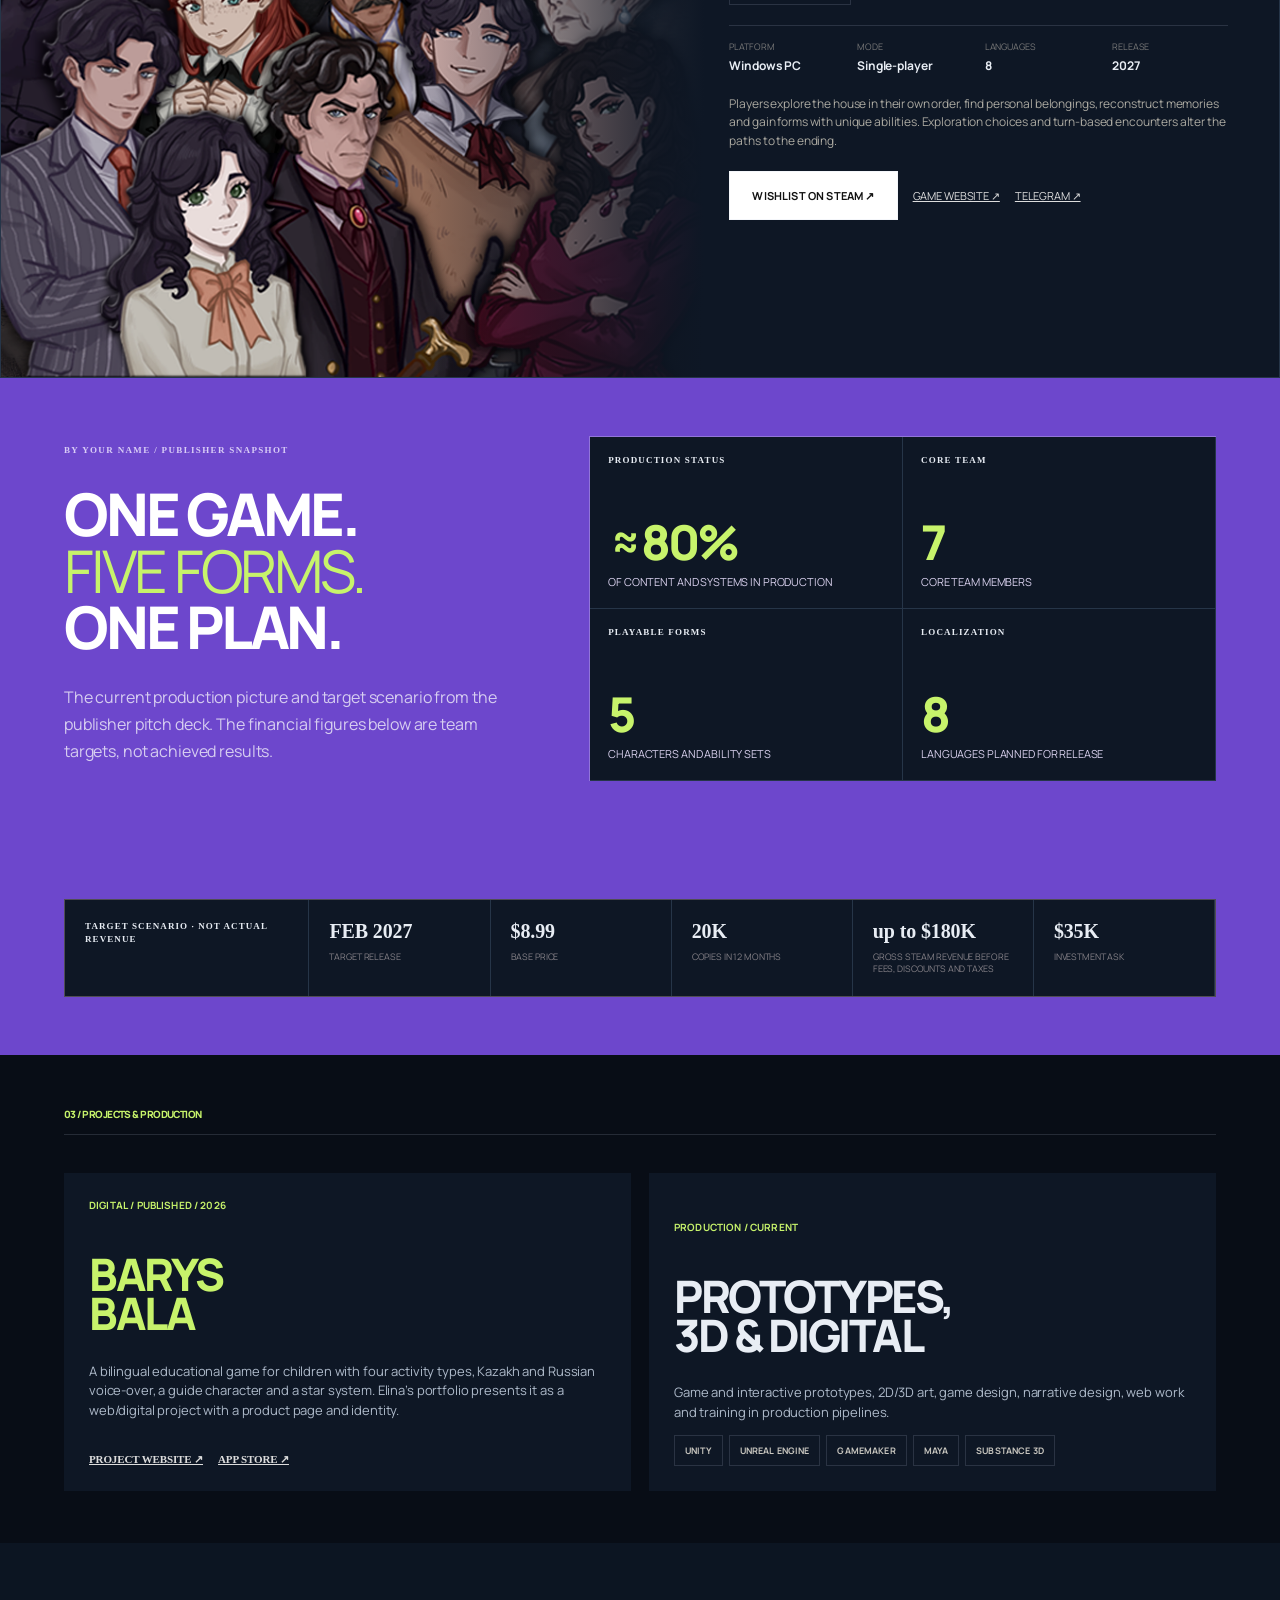
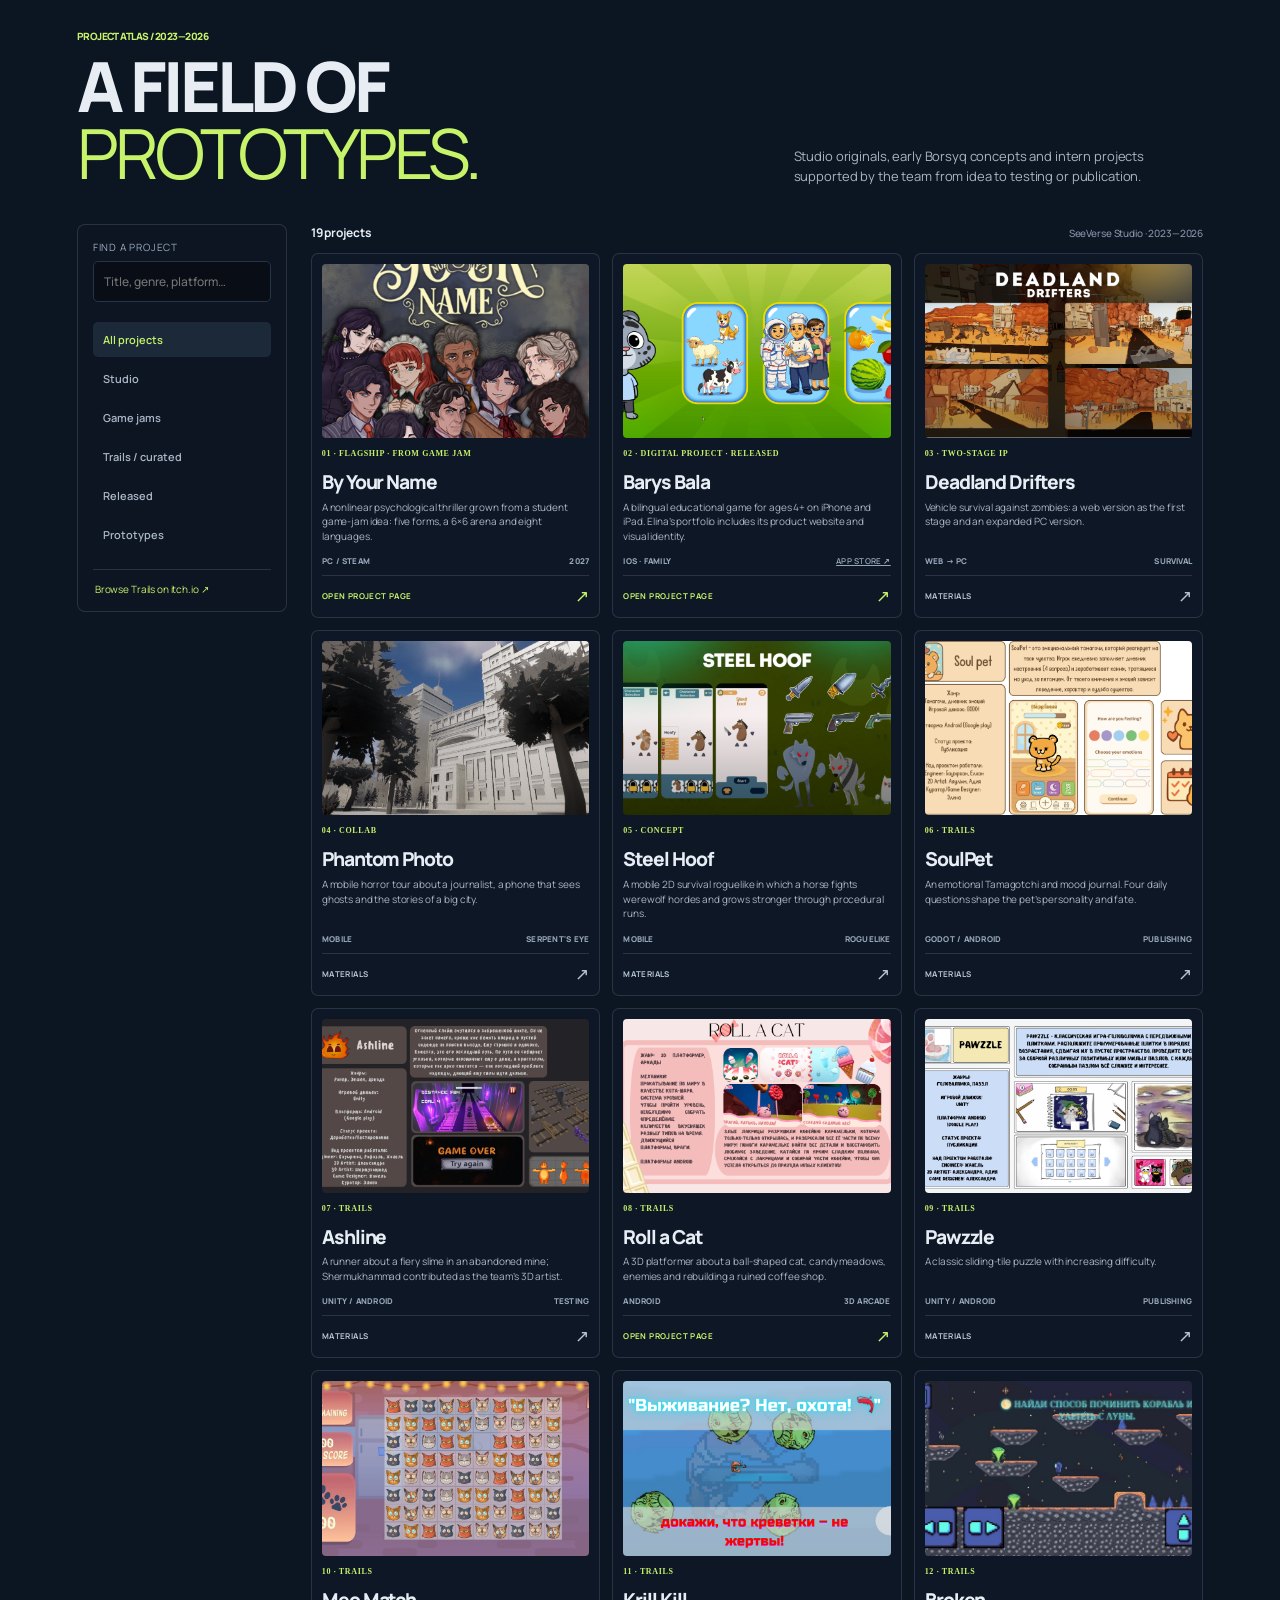
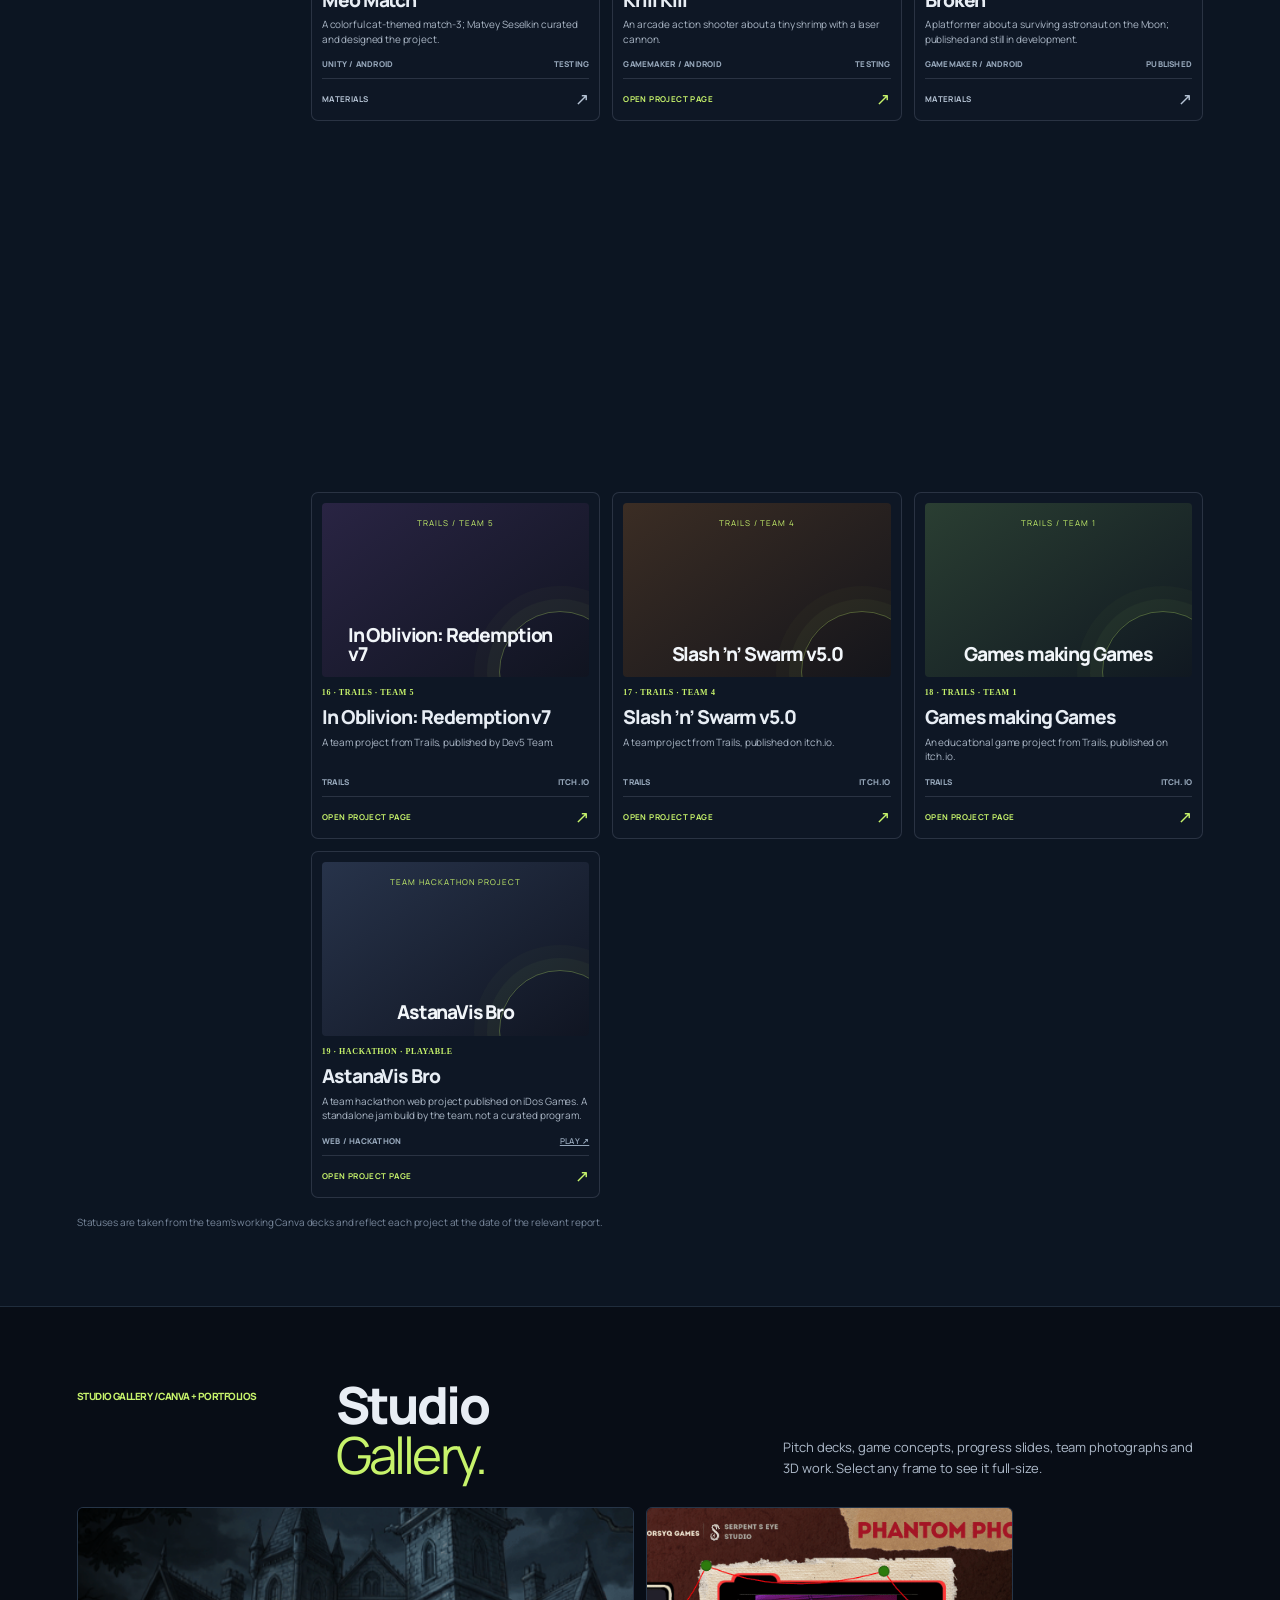
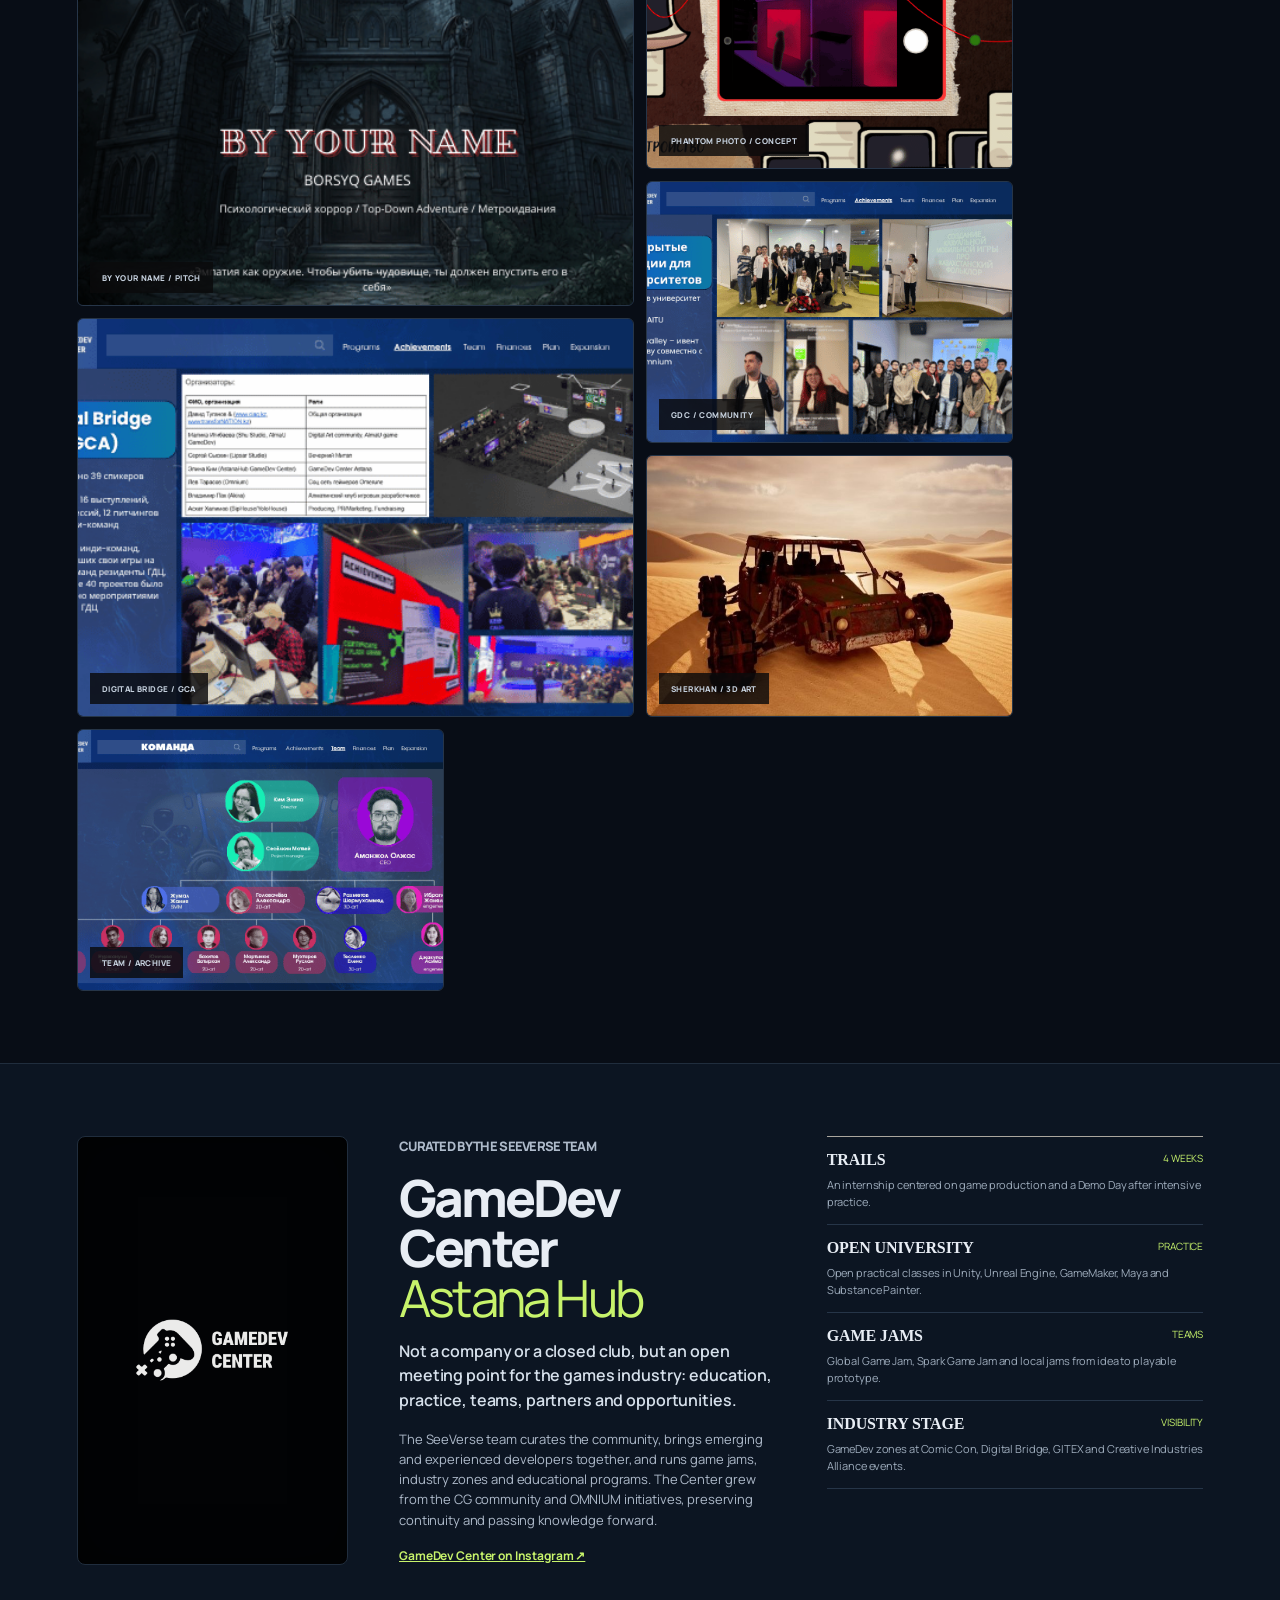
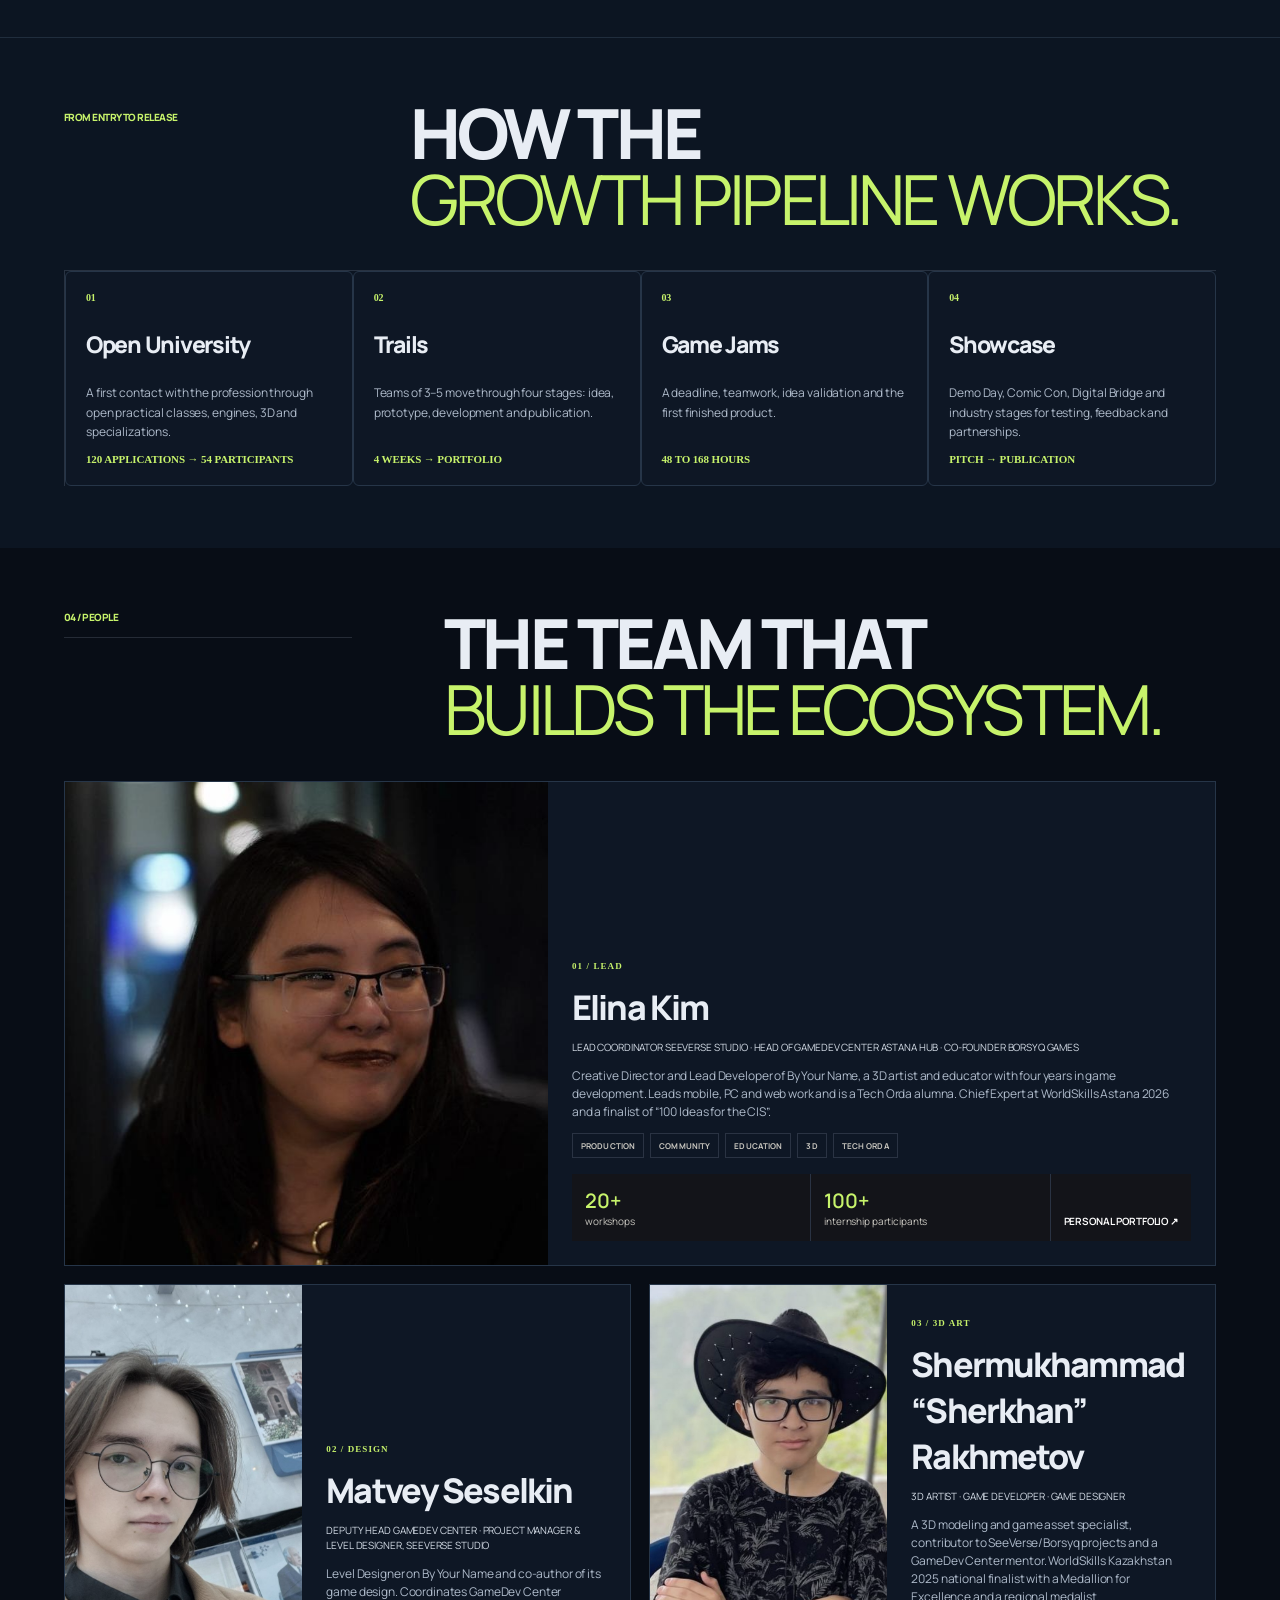
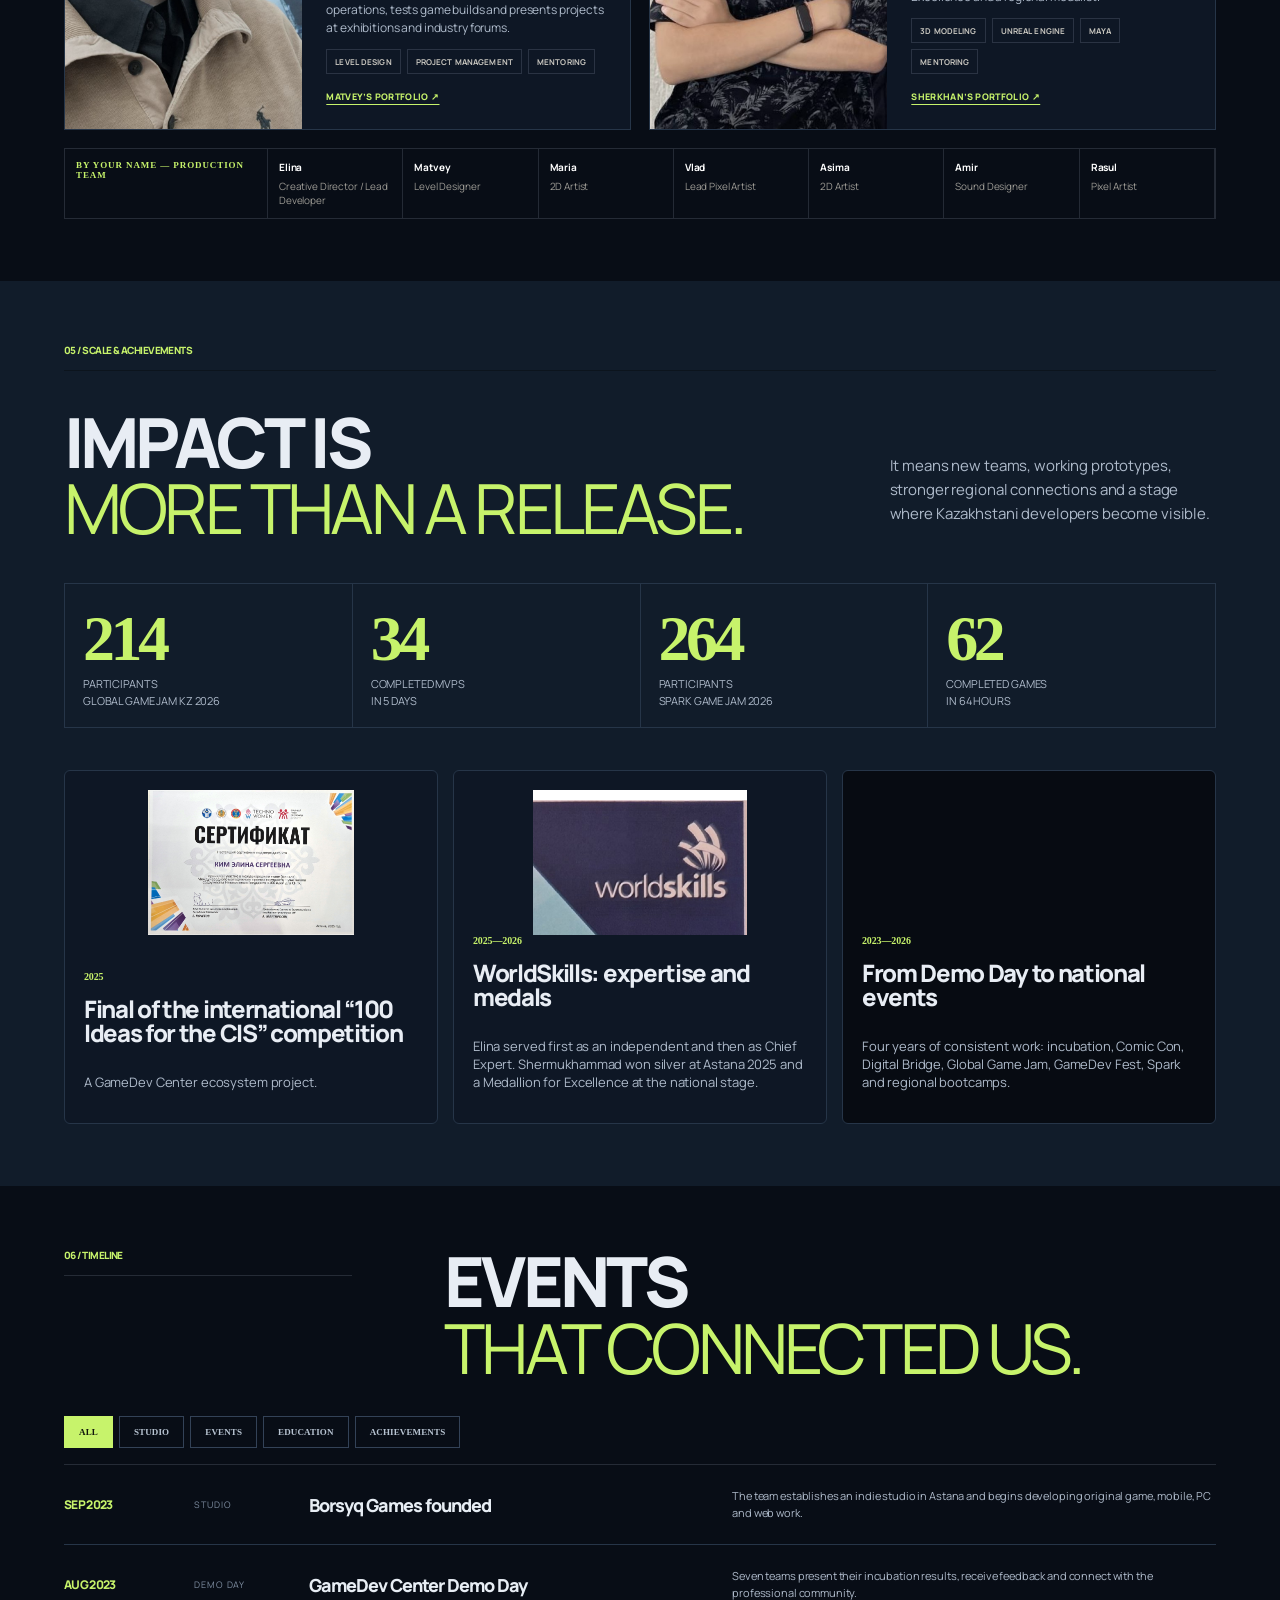
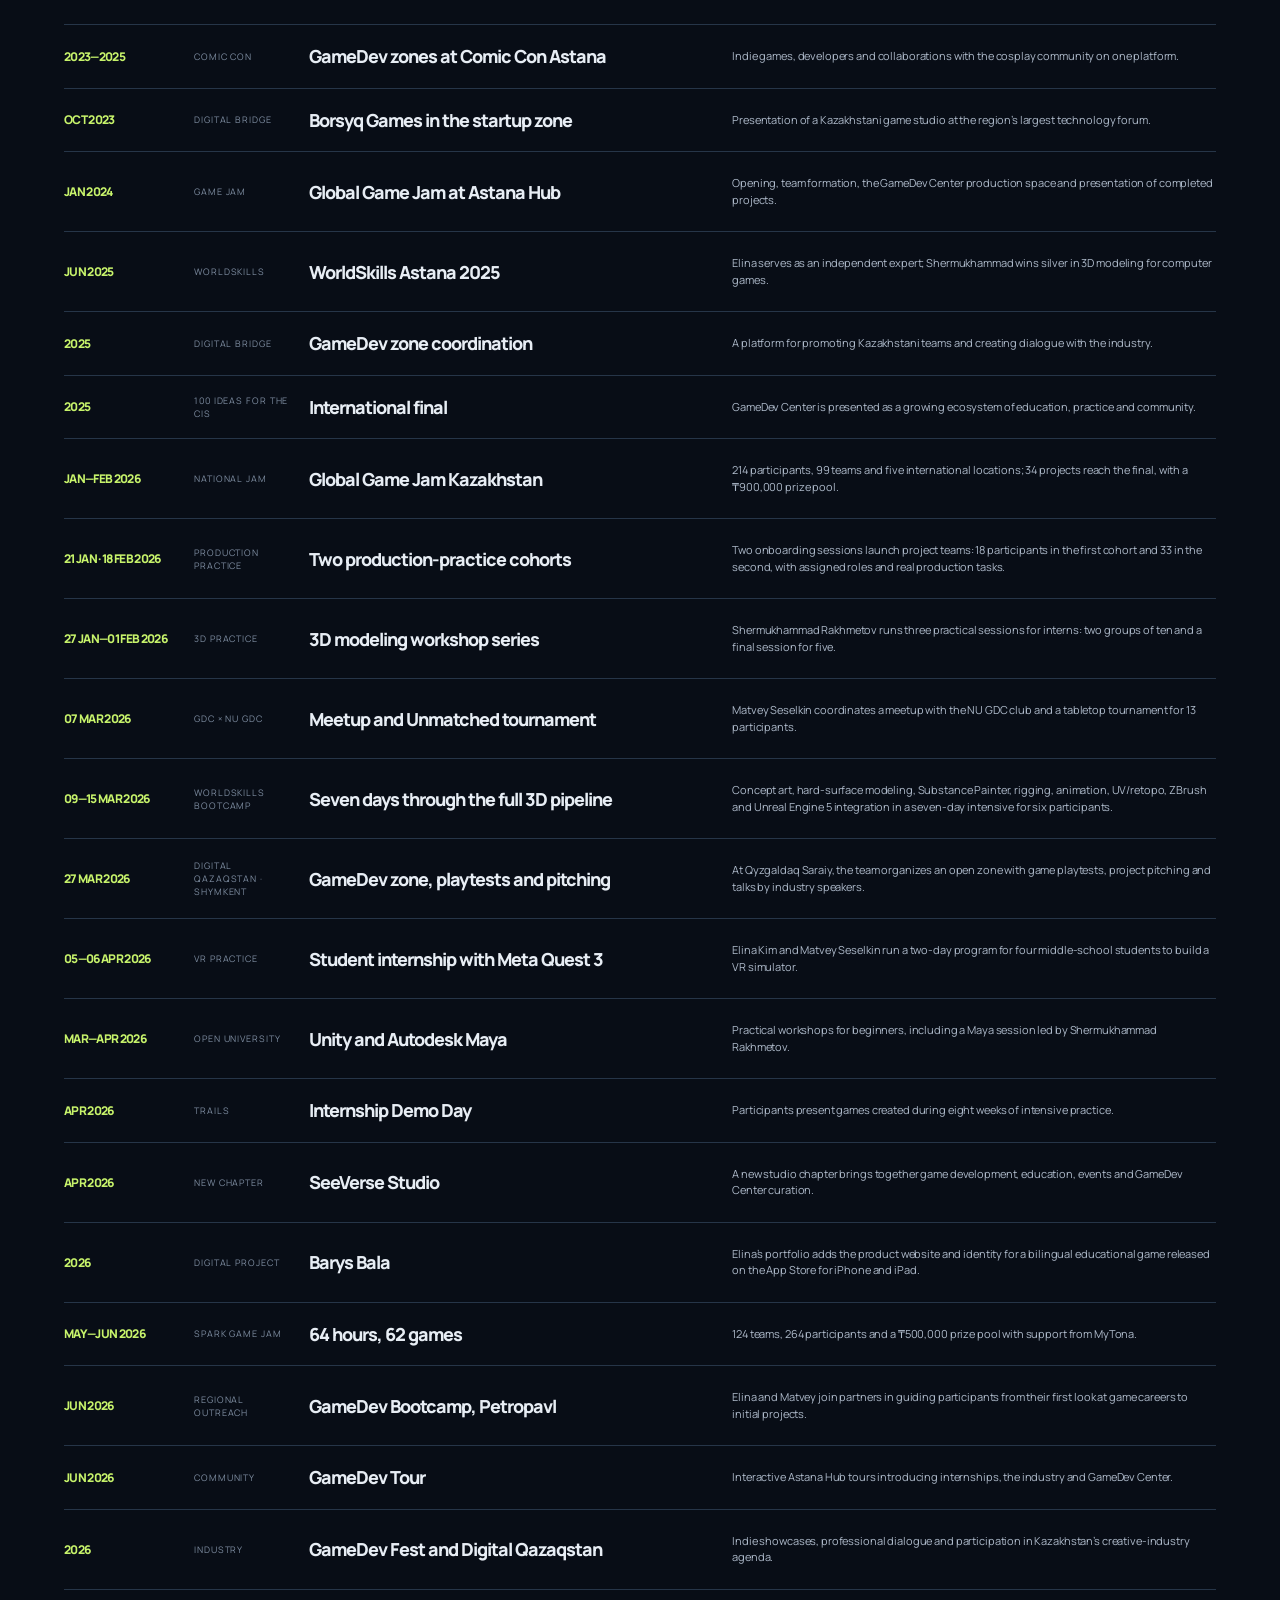
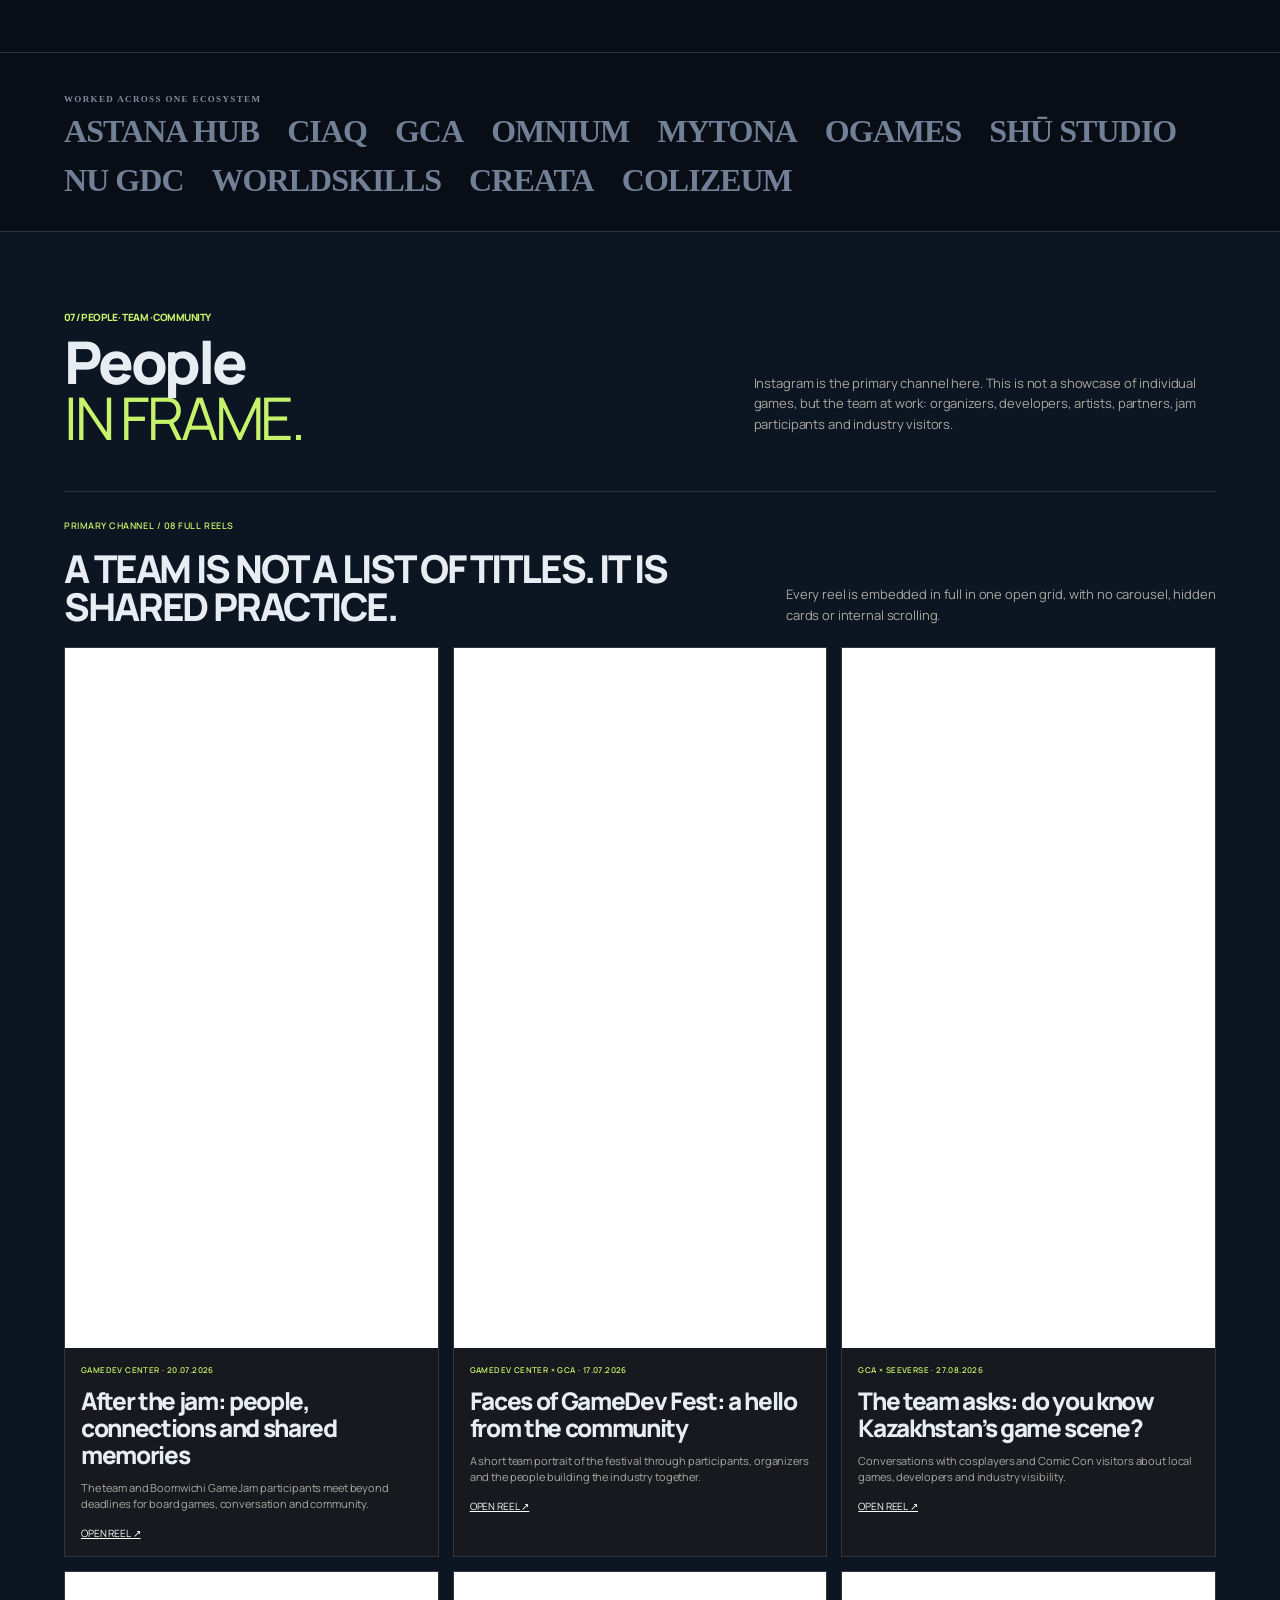
==== commit b5d085b2: "Apply dark chartreuse redesign across the site" ====
--- a/index.html
+++ b/index.html
@@ -170,7 +170,7 @@
     </section>
 
     <section class="project-gallery" aria-label="SeeVerse Studio working gallery">
-      <div class="gallery-head"><p class="kicker">STUDIO ARCHIVE / CANVA + PORTFOLIOS</p><h2>Not a list.<br><em>A working archive.</em></h2><p>Pitch decks, game concepts, progress slides, team photographs and 3D work. Select any frame to see it full-size.</p></div>
+      <div class="gallery-head"><p class="kicker">STUDIO GALLERY / CANVA + PORTFOLIOS</p><h2>Studio<br><em>Gallery.</em></h2><p>Pitch decks, game concepts, progress slides, team photographs and 3D work. Select any frame to see it full-size.</p></div>
       <div class="gallery-grid">
         <button type="button" data-lightbox="assets/canva/byn-01.png" data-caption="By Your Name — early Borsyq Games title slide"><img src="assets/canva/byn-01.png" alt="Early By Your Name pitch" /><span>BY YOUR NAME / PITCH</span></button>
         <button type="button" data-lightbox="assets/canva/borsyq-26.png" data-caption="Phantom Photo — collaboration game concept"><img src="assets/canva/borsyq-26.png" alt="Phantom Photo concept" /><span>PHANTOM PHOTO / CONCEPT</span></button>
--- a/itch.css
+++ b/itch.css
@@ -64,3 +64,51 @@
 @media(max-width:1120px){.atlas-layout{grid-template-columns:180px minmax(0,1fr);gap:14px}.atlas-grid{grid-template-columns:repeat(2,minmax(0,1fr))}}
 @media(max-width:720px){.atlas-layout{grid-template-columns:1fr}.atlas-sidebar{position:static}.atlas-tools{padding:12px}.project-search{margin-bottom:10px}.atlas-filters{display:flex;overflow-x:auto;padding-bottom:3px}.atlas-filters button{white-space:nowrap;padding:9px}.trails-collection{margin-top:8px}.atlas-grid{grid-template-columns:repeat(2,minmax(0,1fr));gap:8px}.atlas-grid article{padding:7px}.atlas-cover-slot{aspect-ratio:1.35}.atlas-generated-cover{padding:9px}.atlas-generated-cover strong{font-size:16px}.atlas-grid p{font-size:9px}.atlas-count span{display:none}}
 @media(max-width:430px){.atlas-grid{grid-template-columns:1fr}.atlas-cover-slot{aspect-ratio:315/205}.atlas-grid h3{font-size:21px}}
+
+/* Site-wide itch-inspired visual system */
+html{background:#080d16}
+body{background:#080d16!important;color:#e8edf4!important;font-family:Manrope,Arial,sans-serif}
+body h1,body h2,body h3{font-family:Manrope,Arial,sans-serif;letter-spacing:-.055em}
+.site-header{height:70px;padding-inline:clamp(18px,4vw,64px);background:rgba(7,12,21,.94);border-bottom:1px solid #202d3d;box-shadow:0 8px 28px rgba(0,0,0,.16)}
+.wordmark{font-weight:800;letter-spacing:-.04em}.site-header nav{gap:clamp(12px,1.7vw,26px)}.site-header nav a{font-size:11px;color:#bdc8d5}
+.header-cta{border-radius:5px;padding:11px 14px;font-size:10px;letter-spacing:.04em}
+.hero{min-height:min(850px,92vh);padding:135px 7vw 70px;background:radial-gradient(ellipse at 75% 22%,rgba(27,47,62,.52),transparent 42%),#080d16}
+.hero h1{font-size:clamp(58px,9vw,132px);line-height:.9;letter-spacing:-.07em}.hero-lead{color:#aebaca;font-size:17px}.hero-index{border-color:#263548}.hero-index div{border-color:#263548}.hero-orbit{opacity:.65}.scroll-note{color:#8493a4}
+.ticker{transform:none;width:100%;margin:0;padding:11px 0;background:#c7f36b;color:#10160b;font-size:11px}
+.section,.studio,.projects-more,.project-gallery,.timeline,.archive,.partners{background:#080d16!important;color:#e8edf4!important}
+.results-board,.project-atlas,.center,.program-outcomes,.media-room{background:#0c1522!important;color:#e8edf4!important}
+.impact{background:#111c2a!important;color:#e8edf4!important}
+.contact{background:#101b29!important;color:#e8edf4!important;border-top:1px solid #273548}
+.project-feature{background:#0e1725!important;color:#e8edf4!important;border:1px solid #263548}
+.project-visual:after{background:linear-gradient(90deg,transparent 60%,#0e1725)!important}
+.project-card,.studio-grid article,.principles article,.results-total>div,.event-ledger article,.drive-evidence article,.byn-now article,.byn-targets>*,.program-flow article,.person,.awards article,.archive-grid a{background:#0e1725!important;color:#e8edf4!important;border-color:#263548!important}
+.results-total>div:first-child{background:#c7f36b!important;color:#10160b!important}.results-total>div:first-child p{color:#27311c!important}
+.awards article.dark{background:#070b12!important}
+.studio-story,.section-heading>p,.project-card p,.results-head>p,.event-ledger small,.center-copy>p,.program-flow p,.person-copy>p:not(.role),.archive-head>p,.contact-side p{color:#aebaca!important}
+.studio-story .lead,.project-logline,.person-copy .role{color:#d4dce6!important}
+.chapter-line i{background:#2b394b}.section-mark,.kicker,.card-no,.project-tags li,.hero-index>span,.timeline-list time{color:#c7f36b!important}
+.project-atlas{padding:76px clamp(20px,6vw,90px)!important}
+.project-gallery{padding:72px clamp(20px,6vw,90px)!important;border-top:1px solid #202d3d}
+.gallery-head{display:grid;grid-template-columns:.55fr 1fr 1fr;gap:28px;align-items:end;margin-bottom:28px}
+.gallery-head .kicker{align-self:start}.gallery-head h2{font-size:clamp(30px,4vw,54px);line-height:.98}.gallery-head>p:last-child{max-width:440px;margin:0;color:#aebaca;font-size:13px;line-height:1.6}
+.gallery-grid{gap:12px}.gallery-grid button{border:1px solid #263548;border-radius:6px;background:#0e1725;color:#c5d0dd;overflow:hidden}.gallery-grid button:hover{border-color:#c7f36b;transform:translateY(-2px)}.gallery-grid button img{border-radius:4px;filter:none}.gallery-grid button span{padding:10px 12px}
+.center{grid-template-columns:.72fr 1fr 1fr;gap:clamp(22px,4vw,60px);padding:72px clamp(20px,6vw,90px)!important;border-top:1px solid #202d3d;border-bottom:1px solid #202d3d}
+.center-logo{min-height:300px!important;height:100%;align-self:stretch;background:#020305!important;border:1px solid #202d3d!important;border-radius:8px!important;padding:32px;box-shadow:inset 0 0 50px rgba(0,0,0,.5)}
+.center-logo img{width:min(74%,290px)!important;max-height:250px;object-fit:contain;filter:none!important}
+.center-copy .kicker{margin:0 0 16px}.center-copy h2{font-size:clamp(34px,4vw,58px);line-height:.98}.center-copy h2 em{color:#c7f36b}.center-copy .lead{font-size:16px;line-height:1.55;color:#d6e0eb!important}.center-copy a,.contact-side a{color:#c7f36b!important}
+.center-programs article{border-bottom:1px solid #263548}.center-programs article b{color:#e8edf4}.center-programs article p{color:#9eacbc!important}
+.program-head,.results-head,.atlas-head,.section-heading,.archive-head{margin-bottom:38px}.program-head h2,.results-head h2,.atlas-head h2,.section-heading h2,.impact h2,.archive h2,.contact h2{font-size:clamp(38px,5.4vw,74px);line-height:.96}
+.program-flow article,.awards article,.archive-grid a{border:1px solid #263548;border-radius:6px;transition:transform .2s,border-color .2s}.program-flow article:hover,.awards article:hover,.archive-grid a:hover{transform:translateY(-2px);border-color:#c7f36b!important}
+.program-flow h3{font-size:23px}.program-flow article>b{color:#c7f36b}
+.impact-intro p,.impact-numbers span,.awards p{color:#aebaca!important}.impact-numbers{border-color:#263548}.impact-numbers div{border-color:#263548}.impact-numbers strong{color:#c7f36b}
+.timeline-list article{border-color:#263548}.timeline-list p{color:#aebaca}.timeline-controls button{border-color:#334257;color:#b8c4d2}.timeline-controls button.active{background:#c7f36b;color:#10160b;border-color:#c7f36b}
+.partners{border-color:#263548}.partners span{color:#718096}.partners span:hover{color:#c7f36b}
+.contact{padding:75px clamp(20px,6vw,90px)!important}.contact h2 em{color:#c7f36b}.contact-side span{color:#91a0b3}
+footer{min-height:120px;border-color:#263548}.page-rail a{color:#8e9caf}.page-rail a:hover,.page-rail a.active{color:#c7f36b}
+.lang-switch a{border-color:#344256;color:#bdc8d5}.lang-switch a.active{background:#c7f36b;color:#10160b;border-color:#c7f36b}
+.menu-button{color:#e8edf4}.site-header.open nav{background:#0c1522}
+.project-modal{background:#0d1522;color:#e8edf4;border:1px solid #2a3a4e}.project-modal::backdrop{background:rgba(0,5,12,.78)}.project-modal a{color:#c7f36b}
+.page-rail{border-color:#263548}
+::selection{background:#c7f36b;color:#10160b}
+@media(max-width:1050px){.gallery-head{grid-template-columns:1fr 1.5fr}.gallery-head>p:last-child{grid-column:2}.center{grid-template-columns:.7fr 1fr!important}.center-programs{grid-column:1/-1;display:grid;grid-template-columns:repeat(2,1fr);gap:0 24px}.center-logo{min-height:250px!important}}
+@media(max-width:720px){.site-header{height:64px}.hero{min-height:88vh;padding:110px 20px 58px}.hero h1{font-size:clamp(48px,14vw,72px)}.project-atlas,.project-gallery{padding:58px 18px!important}.gallery-head{grid-template-columns:1fr;gap:12px}.gallery-head>p:last-child{grid-column:auto}.gallery-grid{grid-template-columns:1fr 1fr}.center{grid-template-columns:1fr!important;padding:55px 20px!important}.center-logo{min-height:220px!important}.center-programs{grid-column:auto;grid-template-columns:1fr}.program-flow,.awards{gap:10px}.contact{padding:58px 20px!important}}
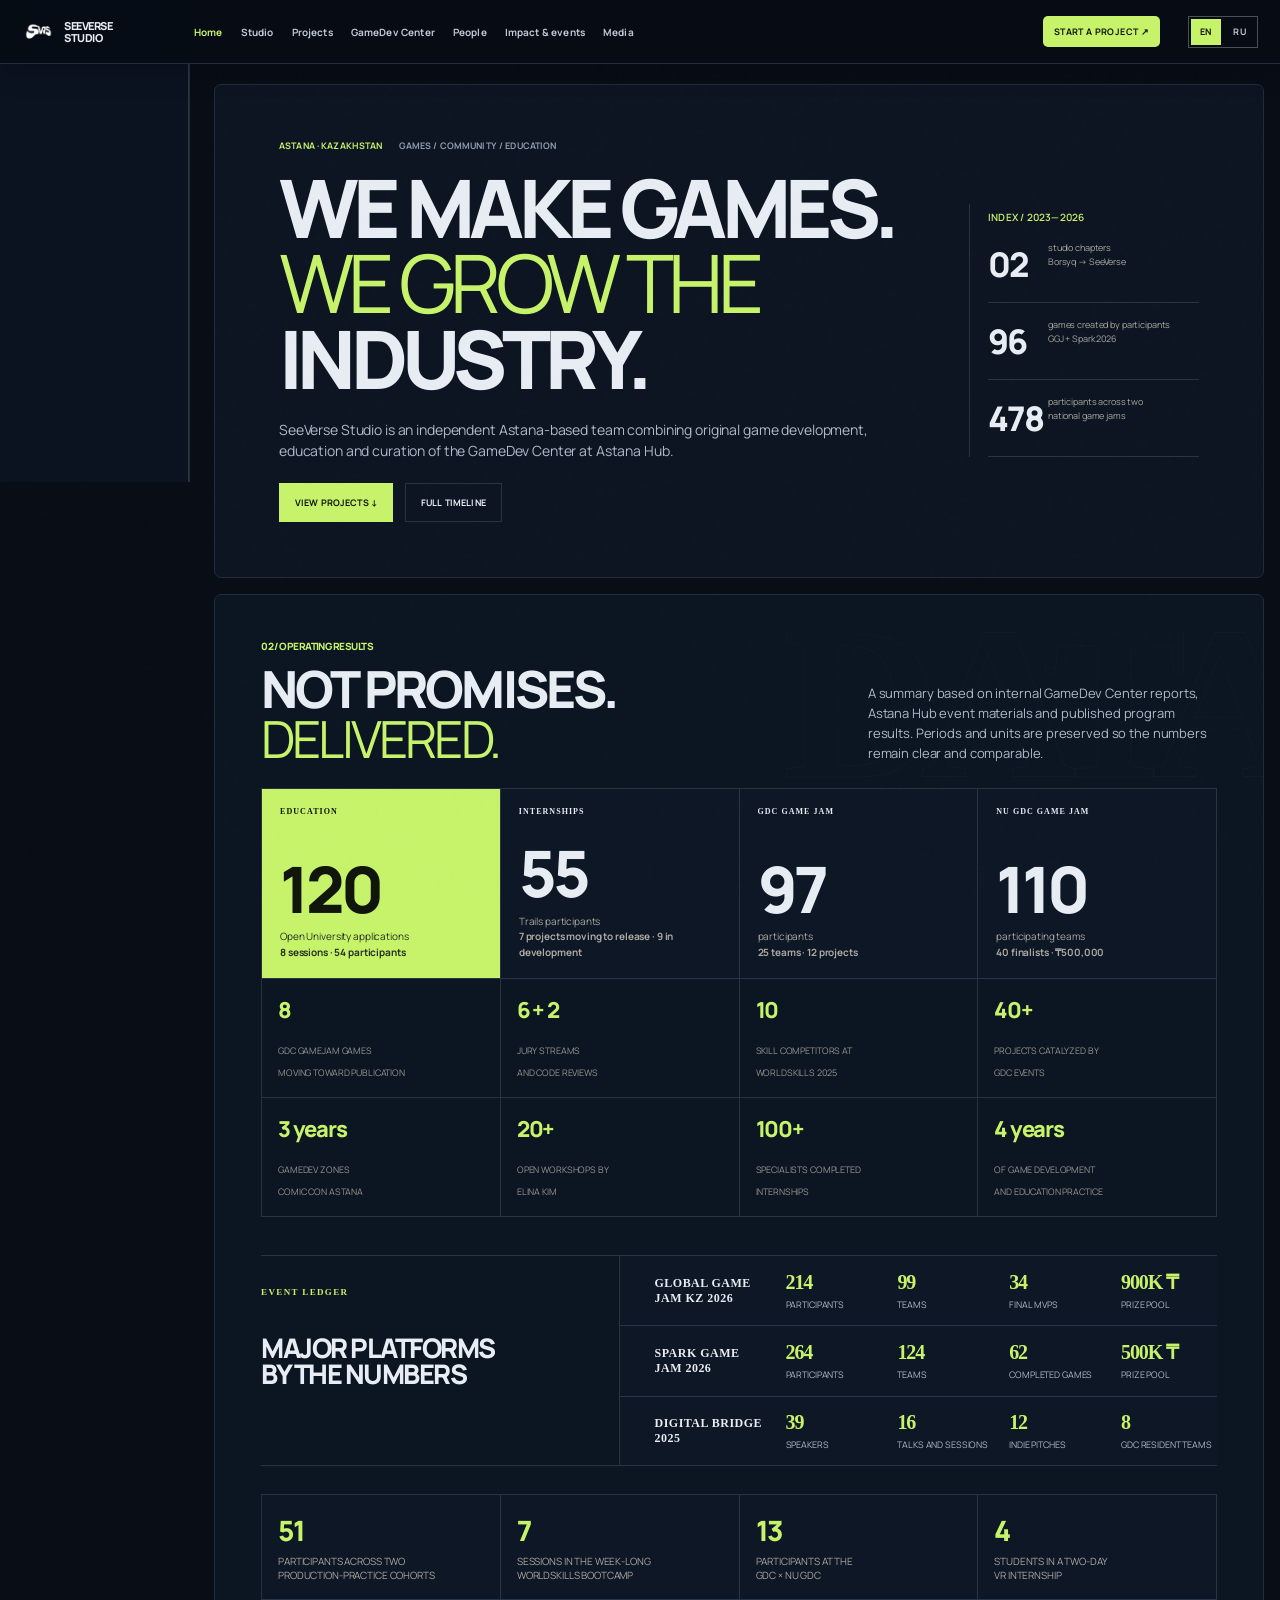
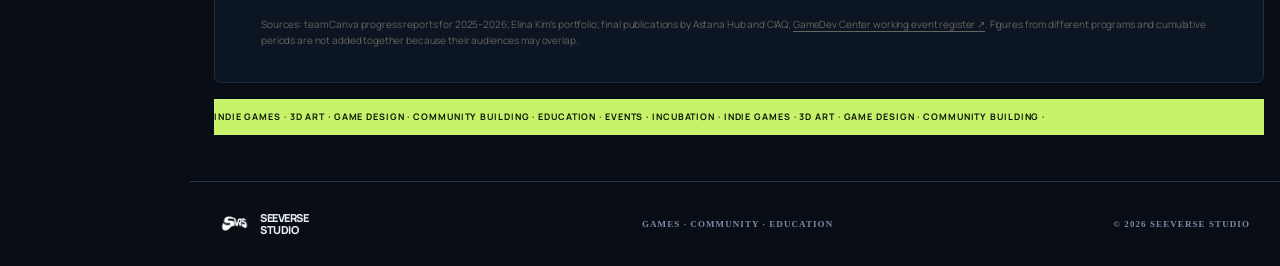
==== commit 8dff675d: "Split site into bilingual sections and add team photo gallery" ====
--- a/index.html
+++ b/index.html
@@ -3,7 +3,7 @@
 <head>
   <meta charset="utf-8" />
   <meta name="viewport" content="width=device-width, initial-scale=1" />
-  <meta name="theme-color" content="#0b0b0d" />
+  <meta name="theme-color" content="#080d16" />
   <meta name="description" content="SeeVerse Studio — games, team, GameDev Center, events, collaborations and achievements across Kazakhstan’s game development ecosystem." />
   <title>SeeVerse Studio — Games, Community & Education</title>
   <link rel="preconnect" href="https://fonts.googleapis.com" />
@@ -13,37 +13,13 @@
   <link rel="stylesheet" href="expanded.css" />
   <link rel="stylesheet" href="v2.css" />
   <link rel="stylesheet" href="itch.css" />
-</head>
-<body>
-  <div class="noise" aria-hidden="true"></div>
-  <header class="site-header">
-    <a class="wordmark" href="#top" aria-label="SeeVerse Studio — back to top"><img src="assets/seeverse-logo.png" alt="" /><span>SEEVERSE<br>STUDIO</span></a>
-    <nav aria-label="Primary navigation">
-      <a href="#studio">Studio</a><a href="#results">Results</a><a href="#projects">Projects</a><a href="#center">GameDev Center</a><a href="#people">People</a><a href="#timeline">Timeline</a><a href="#media">Media</a>
-    </nav>
-    <a class="header-cta" href="mailto:seeverse.studio@gmail.com">START A PROJECT ↗</a>
-    <div class="lang-switch" aria-label="Language"><a class="active" href="index.html" data-lang-link aria-current="page">EN</a><a href="ru.html" data-lang-link>RU</a></div>
-    <button class="menu-button" aria-label="Open menu" aria-expanded="false">MENU</button>
-  </header>
-  <aside class="page-rail" aria-label="Section navigation">
-    <span class="rail-progress" aria-hidden="true"><i></i></span>
-    <a href="#top" data-rail="top"><b>00</b><span>Start</span></a>
-    <a href="#results" data-rail="results"><b>01</b><span>Numbers</span></a>
-    <a href="#projects" data-rail="projects"><b>02</b><span>Games</span></a>
-    <a href="#project-atlas" data-rail="project-atlas"><b>03</b><span>Atlas</span></a>
-    <a href="#center" data-rail="center"><b>04</b><span>Center</span></a>
-    <a href="#people" data-rail="people"><b>05</b><span>People</span></a>
-    <a href="#media" data-rail="media"><b>06</b><span>Media</span></a>
-  </aside>
-
-  <main id="top">
-    <section class="hero">
+</head><body><div class="noise" aria-hidden="true"></div><header class="site-header"><a class="wordmark" href="index.html"><img src="assets/seeverse-logo.png" alt=""/><span>SEEVERSE<br>STUDIO</span></a><nav aria-label="Primary navigation"><a href="index.html" class="active" aria-current="page">Home</a><a href="studio.html">Studio</a><a href="projects.html">Projects</a><a href="center.html">GameDev Center</a><a href="people.html">People</a><a href="impact.html">Impact & events</a><a href="media.html">Media</a></nav><a class="header-cta" href="mailto:seeverse.studio@gmail.com">START A PROJECT ↗</a><div class="lang-switch" aria-label="Language"><a class="active" href="index.html" data-lang-link aria-current="page">EN</a><a href="ru.html" data-lang-link>RU</a></div><button class="menu-button" aria-label="Menu" aria-expanded="false">MENU</button></header><aside class="page-rail" aria-label="Site sections"><a href="index.html" class="active" aria-current="page"><span>Home</span></a><a href="studio.html"><span>Studio</span></a><a href="projects.html"><span>Projects</span></a><a href="center.html"><span>GameDev Center</span></a><a href="people.html"><span>People</span></a><a href="impact.html"><span>Impact & events</span></a><a href="media.html"><span>Media</span></a></aside><main id="top" class="page-home"><section class="hero">
       <div class="hero-orbit" aria-hidden="true"><i></i><i></i><i></i></div>
       <div class="hero-copy">
         <p class="eyebrow"><span>ASTANA · KAZAKHSTAN</span><b>GAMES / COMMUNITY / EDUCATION</b></p>
         <h1>WE MAKE GAMES.<br><em>WE GROW THE</em><br>INDUSTRY.</h1>
         <p class="hero-lead">SeeVerse Studio is an independent Astana-based team combining original game development, education and curation of the GameDev Center at Astana Hub.</p>
-        <div class="hero-actions"><a class="button primary" href="#projects">VIEW PROJECTS ↓</a><a class="button ghost" href="#timeline">FULL TIMELINE</a></div>
+        <div class="hero-actions"><a class="button primary" href="projects.html">VIEW PROJECTS ↓</a><a class="button ghost" href="impact.html">FULL TIMELINE</a></div>
       </div>
       <aside class="hero-index">
         <span>INDEX / 2023—2026</span>
@@ -53,8 +29,7 @@
       </aside>
       <div class="scroll-note">SCROLL TO EXPLORE <span>↓</span></div>
     </section>
-
-    <section class="results-board" id="results">
+<section class="results-board" id="results">
       <div class="results-head"><div><p class="kicker">02 / OPERATING RESULTS</p><h2>NOT PROMISES.<br><em>DELIVERED.</em></h2></div><p>A summary based on internal GameDev Center reports, Astana Hub event materials and published program results. Periods and units are preserved so the numbers remain clear and comparable.</p></div>
       <div class="results-total">
         <div><span>EDUCATION</span><strong>120</strong><p>Open University applications<br><b>8 sessions · 54 participants</b></p></div>
@@ -86,264 +61,11 @@
       </div>
       <p class="source-note">Sources: team Canva progress reports for 2025–2026; Elina Kim’s portfolio; final publications by Astana Hub and CIAQ; <a href="https://docs.google.com/spreadsheets/d/1WW2QWgtSffaoS5ztXqIWHQ04TUtGgeLPDfO2q_hfU-U/edit" target="_blank" rel="noreferrer">GameDev Center working event register ↗</a>. Figures from different programs and cumulative periods are not added together because their audiences may overlap.</p>
     </section>
-
-    <section class="ticker" aria-label="Disciplines"><div>INDIE GAMES · 3D ART · GAME DESIGN · COMMUNITY BUILDING · EDUCATION · EVENTS · INCUBATION · INDIE GAMES · 3D ART · GAME DESIGN · COMMUNITY BUILDING ·</div></section>
-
-    <section class="section studio" id="studio">
-      <div class="section-mark">01 / STUDIO</div>
-      <div class="studio-grid">
-        <div><p class="kicker">MORE THAN DEVELOPMENT</p><h2>A WORLD WHERE<br><em>GAMES BECOME</em><br>A MEETING POINT.</h2></div>
-        <div class="studio-story">
-          <p class="lead">The team’s story began in 2023 with Borsyq Games, an indie studio that grew out of the GameDev Center incubation program.</p>
-          <p>In 2023, the team went through incubation, tested its first game and digital formats, and entered industry platforms. In 2026, a new chapter received the name <b>SeeVerse Studio</b>: original development joined community curation, internships, educational programs and major industry events.</p>
-          <div class="chapter-line"><span>2023</span><i></i><b>BORSYQ GAMES</b><i></i><span>2026</span><i></i><b>SEEVERSE STUDIO</b></div>
-        </div>
-      </div>
-      <div class="principles">
-        <article><span>01</span><h3>Games</h3><p>Story worlds, exploration, a distinctive visual language and mechanics that serve the narrative.</p></article>
-        <article><span>02</span><h3>People</h3><p>Internships, workshops, mentoring and real production experience for emerging specialists.</p></article>
-        <article><span>03</span><h3>Ecosystem</h3><p>Game jams, festival zones, industry connections and platforms for teams, publishers and investors.</p></article>
-      </div>
-    </section>
-
-    <section class="project-feature" id="projects">
-      <div class="project-visual"><img src="assets/by-your-name-hero.png" alt="Still from By Your Name" /><div class="project-stamp">IN DEVELOPMENT<br>PC · 2027</div></div>
-      <div class="project-panel">
-        <p class="kicker">FLAGSHIP PROJECT / 01</p>
-        <h2>BY YOUR<br><em>NAME</em></h2>
-        <p class="project-logline">A nonlinear psychological thriller about a cursed mansion, five lost souls and names that nearly vanished with the past.</p>
-        <ul class="project-tags"><li>Story Rich</li><li>Pixel Graphics</li><li>Turn-Based Combat</li><li>Exploration</li><li>Hidden Object</li><li>Psychological Horror</li></ul>
-        <div class="project-facts"><div><span>Platform</span><b>Windows PC</b></div><div><span>Mode</span><b>Single-player</b></div><div><span>Languages</span><b>8</b></div><div><span>Release</span><b>2027</b></div></div>
-        <p>Players explore the house in their own order, find personal belongings, reconstruct memories and gain forms with unique abilities. Exploration choices and turn-based encounters alter the paths to the ending.</p>
-        <div class="project-links"><a class="button light" href="https://store.steampowered.com/app/5120660/By_Your_Name/?beta=0" target="_blank" rel="noreferrer">WISHLIST ON STEAM ↗</a><a href="https://by-your-name.seeverse.workers.dev" target="_blank" rel="noreferrer">GAME WEBSITE ↗</a><a href="https://t.me/by_your_name_game" target="_blank" rel="noreferrer">Telegram ↗</a></div>
-      </div>
-    </section>
-
-    <section class="byn-business" aria-label="Production and commercial metrics for By Your Name">
-      <div class="byn-business-title"><span>BY YOUR NAME / PUBLISHER SNAPSHOT</span><h2>ONE GAME.<br><em>FIVE FORMS.</em><br>ONE PLAN.</h2><p>The current production picture and target scenario from the publisher pitch deck. The financial figures below are team targets, not achieved results.</p></div>
-      <div class="byn-now">
-        <article><span>PRODUCTION STATUS</span><strong>≈80%</strong><p>of content and systems in production</p></article>
-        <article><span>CORE TEAM</span><strong>7</strong><p>core team members</p></article>
-        <article><span>PLAYABLE FORMS</span><strong>5</strong><p>characters and ability sets</p></article>
-        <article><span>LOCALIZATION</span><strong>8</strong><p>languages planned for release</p></article>
-      </div>
-      <div class="byn-targets">
-        <span>TARGET SCENARIO · NOT ACTUAL REVENUE</span>
-        <div><b>FEB 2027</b><small>target release</small></div><div><b>$8.99</b><small>base price</small></div><div><b>20K</b><small>copies in 12 months</small></div><div><b>up to $180K</b><small>gross Steam revenue before fees, discounts and taxes</small></div><div><b>$35K</b><small>investment ask</small></div>
-      </div>
-    </section>
-
-    <section class="section projects-more">
-      <div class="section-mark">03 / PROJECTS & PRODUCTION</div>
-      <div class="projects-grid">
-        <article class="project-card barys"><div class="card-no">DIGITAL / PUBLISHED / 2026</div><h3>BARYS<br>BALA</h3><p>A bilingual educational game for children with four activity types, Kazakh and Russian voice-over, a guide character and a star system. Elina’s portfolio presents it as a web/digital project with a product page and identity.</p><div class="project-links"><a href="https://barysbala.kz/" target="_blank" rel="noreferrer">PROJECT WEBSITE ↗</a><a href="https://apps.apple.com/kz/app/barys-bala/id6758675184" target="_blank" rel="noreferrer">App Store ↗</a></div></article>
-        <article class="project-card lab"><div class="card-no">PRODUCTION / CURRENT</div><h3>PROTOTYPES,<br>3D & DIGITAL</h3><p>Game and interactive prototypes, 2D/3D art, game design, narrative design, web work and training in production pipelines.</p><div class="mini-spec"><span>UNITY</span><span>UNREAL ENGINE</span><span>GAMEMAKER</span><span>MAYA</span><span>SUBSTANCE 3D</span></div></article>
-      </div>
-    </section>
-
-    <section class="project-atlas" id="project-atlas">
-      <div class="atlas-head"><div><p class="kicker">PROJECT ATLAS / 2023—2026</p><h2>A FIELD OF<br><em>PROTOTYPES.</em></h2></div><p>Studio originals, early Borsyq concepts and intern projects supported by the team from idea to testing or publication.</p></div>
-      <div class="atlas-layout"><aside class="atlas-sidebar"><div class="atlas-tools"><label class="project-search"><span>Find a project</span><input id="project-search" type="search" placeholder="Title, genre, platform…" autocomplete="off" /></label><div class="atlas-filters" role="group" aria-label="Project filter"><button class="active" data-project-filter="all">All projects</button><button data-project-filter="studio">Studio</button><button data-project-filter="jam">Game jams</button><button data-project-filter="curated">Trails / curated</button><button data-project-filter="released">Released</button><button data-project-filter="prototype">Prototypes</button></div><a class="trails-collection" href="https://itch.io/c/7434250/gamedev-center-trails" target="_blank" rel="noreferrer">Browse Trails on itch.io ↗</a></div></aside><div class="atlas-results"><div class="atlas-count">19 projects <span>SeeVerse Studio · 2023—2026</span></div>
-      <div class="atlas-grid">
-        <article data-project="studio jam" data-material="byn"><span>01 · FLAGSHIP · FROM GAME JAM</span><h3>By Your Name</h3><p>A nonlinear psychological thriller grown from a student game-jam idea: five forms, a 6×6 arena and eight languages.</p><div><b>PC / STEAM</b><b>2027</b></div><button class="project-trigger" type="button">Materials <i>↗</i></button></article>
-        <article data-project="released" data-material="barys"><span>02 · DIGITAL PROJECT · RELEASED</span><h3>Barys Bala</h3><p>A bilingual educational game for ages 4+ on iPhone and iPad. Elina’s portfolio includes its product website and visual identity.</p><div><b>IOS · FAMILY</b><a href="https://apps.apple.com/kz/app/barys-bala/id6758675184" target="_blank" rel="noreferrer">App Store ↗</a></div><button class="project-trigger" type="button">Materials <i>↗</i></button></article>
-        <article data-project="studio prototype" data-material="deadland"><span>03 · TWO-STAGE IP</span><h3>Deadland Drifters</h3><p>Vehicle survival against zombies: a web version as the first stage and an expanded PC version.</p><div><b>WEB → PC</b><b>SURVIVAL</b></div><button class="project-trigger" type="button">Materials <i>↗</i></button></article>
-        <article data-project="studio prototype" data-material="phantom"><span>04 · COLLAB</span><h3>Phantom Photo</h3><p>A mobile horror tour about a journalist, a phone that sees ghosts and the stories of a big city.</p><div><b>MOBILE</b><b>SERPENT'S EYE</b></div><button class="project-trigger" type="button">Materials <i>↗</i></button></article>
-        <article data-project="studio prototype" data-material="steel"><span>05 · CONCEPT</span><h3>Steel Hoof</h3><p>A mobile 2D survival roguelike in which a horse fights werewolf hordes and grows stronger through procedural runs.</p><div><b>MOBILE</b><b>ROGUELIKE</b></div><button class="project-trigger" type="button">Materials <i>↗</i></button></article>
-        <article data-project="curated" data-material="soulpet"><span>06 · TRAILS</span><h3>SoulPet</h3><p>An emotional Tamagotchi and mood journal. Four daily questions shape the pet’s personality and fate.</p><div><b>GODOT / ANDROID</b><b>PUBLISHING</b></div><button class="project-trigger" type="button">Materials <i>↗</i></button></article>
-        <article data-project="curated prototype" data-material="ashline"><span>07 · TRAILS</span><h3>Ashline</h3><p>A runner about a fiery slime in an abandoned mine; Shermukhammad contributed as the team’s 3D artist.</p><div><b>UNITY / ANDROID</b><b>TESTING</b></div><button class="project-trigger" type="button">Materials <i>↗</i></button></article>
-        <article data-project="curated prototype" data-material="rollacat"><span>08 · TRAILS</span><h3>Roll a Cat</h3><p>A 3D platformer about a ball-shaped cat, candy meadows, enemies and rebuilding a ruined coffee shop.</p><div><b>ANDROID</b><b>3D ARCADE</b></div><button class="project-trigger" type="button">Materials <i>↗</i></button></article>
-        <article data-project="curated released" data-material="pawzzle"><span>09 · TRAILS</span><h3>Pawzzle</h3><p>A classic sliding-tile puzzle with increasing difficulty.</p><div><b>UNITY / ANDROID</b><b>PUBLISHING</b></div><button class="project-trigger" type="button">Materials <i>↗</i></button></article>
-        <article data-project="curated prototype" data-material="meomatch"><span>10 · TRAILS</span><h3>Meo Match</h3><p>A colorful cat-themed match-3; Matvey Seselkin curated and designed the project.</p><div><b>UNITY / ANDROID</b><b>TESTING</b></div><button class="project-trigger" type="button">Materials <i>↗</i></button></article>
-        <article data-project="curated prototype" data-material="krill"><span>11 · TRAILS</span><h3>Krill Kill</h3><p>An arcade action shooter about a tiny shrimp with a laser cannon.</p><div><b>GAMEMAKER / ANDROID</b><b>TESTING</b></div><button class="project-trigger" type="button">Materials <i>↗</i></button></article>
-        <article data-project="curated released" data-material="broken"><span>12 · TRAILS</span><h3>Broken</h3><p>A platformer about a surviving astronaut on the Moon; published and still in development.</p><div><b>GAMEMAKER / ANDROID</b><b>PUBLISHED</b></div><button class="project-trigger" type="button">Materials <i>↗</i></button></article>
-        <article data-project="curated released" data-material="deepdive"><span>13 · TRAILS · GAMEDEV CENTER</span><h3>Deep Dive</h3><p>A Trails project published in the GameDev Center collection.</p><div><b>TRAILS</b><b>ITCH.IO</b></div><button class="project-trigger" type="button">Open project page <i>↗</i></button></article>
-        <article data-project="curated released" data-material="linkbots"><span>14 · TRAILS · TEAM 6</span><h3>Link Bots: Escape</h3><p>A team project from Trails, published by Team Link Bots.</p><div><b>TRAILS</b><b>ITCH.IO</b></div><button class="project-trigger" type="button">Open project page <i>↗</i></button></article>
-        <article data-project="curated released" data-material="bulletfate"><span>15 · TRAILS · TEAM 2</span><h3>Bullet Fate</h3><p>A team project from Trails, published on itch.io.</p><div><b>TRAILS</b><b>ITCH.IO</b></div><button class="project-trigger" type="button">Open project page <i>↗</i></button></article>
-        <article data-project="curated released" data-material="inoblivion"><span>16 · TRAILS · TEAM 5</span><h3>In Oblivion: Redemption v7</h3><p>A team project from Trails, published by Dev5 Team.</p><div><b>TRAILS</b><b>ITCH.IO</b></div><button class="project-trigger" type="button">Open project page <i>↗</i></button></article>
-        <article data-project="curated released" data-material="slashnswarm"><span>17 · TRAILS · TEAM 4</span><h3>Slash ’n’ Swarm v5.0</h3><p>A team project from Trails, published on itch.io.</p><div><b>TRAILS</b><b>ITCH.IO</b></div><button class="project-trigger" type="button">Open project page <i>↗</i></button></article>
-        <article data-project="curated released" data-material="gamesmaking"><span>18 · TRAILS · TEAM 1</span><h3>Games making Games</h3><p>An educational game project from Trails, published on itch.io.</p><div><b>TRAILS</b><b>ITCH.IO</b></div><button class="project-trigger" type="button">Open project page <i>↗</i></button></article>
-        <article data-project="jam released" data-material="astanavis"><span>19 · HACKATHON · PLAYABLE</span><h3>AstanaVis Bro</h3><p>A team hackathon web project published on iDos Games. A standalone jam build by the team, not a curated program.</p><div><b>WEB / HACKATHON</b><a href="https://idosgames.com/app/1ZPS8DLV/?ref=KDNDDJWR" target="_blank" rel="noreferrer">Play ↗</a></div><button class="project-trigger" type="button">Open project page <i>↗</i></button></article>
-        <p class="atlas-empty" hidden>Nothing found — try another query or filter.</p>
-      </div></div></div>
-      <p class="source-note">Statuses are taken from the team’s working Canva decks and reflect each project at the date of the relevant report.</p>
-    </section>
-
-    <section class="project-gallery" aria-label="SeeVerse Studio working gallery">
-      <div class="gallery-head"><p class="kicker">STUDIO GALLERY / CANVA + PORTFOLIOS</p><h2>Studio<br><em>Gallery.</em></h2><p>Pitch decks, game concepts, progress slides, team photographs and 3D work. Select any frame to see it full-size.</p></div>
-      <div class="gallery-grid">
-        <button type="button" data-lightbox="assets/canva/byn-01.png" data-caption="By Your Name — early Borsyq Games title slide"><img src="assets/canva/byn-01.png" alt="Early By Your Name pitch" /><span>BY YOUR NAME / PITCH</span></button>
-        <button type="button" data-lightbox="assets/canva/borsyq-26.png" data-caption="Phantom Photo — collaboration game concept"><img src="assets/canva/borsyq-26.png" alt="Phantom Photo concept" /><span>PHANTOM PHOTO / CONCEPT</span></button>
-        <button type="button" data-lightbox="assets/canva/gdc-08.png" data-caption="GameDev Center open lectures and university meetups"><img src="assets/canva/gdc-08.png" alt="GameDev Center open lectures" /><span>GDC / COMMUNITY</span></button>
-        <button type="button" data-lightbox="assets/canva/gdc-11.png" data-caption="GameDev zone and business program at Digital Bridge"><img src="assets/canva/gdc-11.png" alt="GameDev Center at Digital Bridge" /><span>DIGITAL BRIDGE / GCA</span></button>
-        <button type="button" data-lightbox="assets/team/sherhan-buggy.jpg" data-caption="Sherkhan Rakhmetov — game-ready 3D scene and vehicle visualization"><img src="assets/team/sherhan-buggy.jpg" alt="Sherkhan Rakhmetov’s 3D buggy scene" /><span>SHERKHAN / 3D ART</span></button>
-        <button type="button" data-lightbox="assets/canva/team-1.png" data-caption="GameDev Center and Borsyq Games team map"><img src="assets/canva/team-1.png" alt="GameDev Center and Borsyq Games team" /><span>TEAM / ARCHIVE</span></button>
-      </div>
-    </section>
-
-    <section class="center" id="center">
-      <div class="center-logo"><img src="assets/gamedev-center-logo.png" alt="GameDev Center" /></div>
-      <div class="center-copy"><p class="kicker">CURATED BY THE SEEVERSE TEAM</p><h2>GameDev Center<br><em>Astana Hub</em></h2><p class="lead">Not a company or a closed club, but an open meeting point for the games industry: education, practice, teams, partners and opportunities.</p><p>The SeeVerse team curates the community, brings emerging and experienced developers together, and runs game jams, industry zones and educational programs. The Center grew from the CG community and OMNIUM initiatives, preserving continuity and passing knowledge forward.</p><a href="https://www.instagram.com/gamedevcenter/" target="_blank" rel="noreferrer">GameDev Center on Instagram ↗</a></div>
-      <div class="center-programs">
-        <article><b>TRAILS</b><span>4 weeks</span><p>An internship centered on game production and a Demo Day after intensive practice.</p></article>
-        <article><b>OPEN UNIVERSITY</b><span>practice</span><p>Open practical classes in Unity, Unreal Engine, GameMaker, Maya and Substance Painter.</p></article>
-        <article><b>GAME JAMS</b><span>teams</span><p>Global Game Jam, Spark Game Jam and local jams from idea to playable prototype.</p></article>
-        <article><b>INDUSTRY STAGE</b><span>visibility</span><p>GameDev zones at Comic Con, Digital Bridge, GITEX and Creative Industries Alliance events.</p></article>
-      </div>
-    </section>
-
-    <section class="program-outcomes">
-      <div class="program-head"><p class="kicker">FROM ENTRY TO RELEASE</p><h2>HOW THE<br><em>GROWTH PIPELINE WORKS.</em></h2></div>
-      <div class="program-flow">
-        <article><span>01</span><h3>Open University</h3><p>A first contact with the profession through open practical classes, engines, 3D and specializations.</p><b>120 applications → 54 participants</b></article>
-        <article><span>02</span><h3>Trails</h3><p>Teams of 3–5 move through four stages: idea, prototype, development and publication.</p><b>4 weeks → portfolio</b></article>
-        <article><span>03</span><h3>Game Jams</h3><p>A deadline, teamwork, idea validation and the first finished product.</p><b>48 to 168 hours</b></article>
-        <article><span>04</span><h3>Showcase</h3><p>Demo Day, Comic Con, Digital Bridge and industry stages for testing, feedback and partnerships.</p><b>pitch → publication</b></article>
-      </div>
-    </section>
-
-    <section class="section people" id="people">
-      <div class="section-heading"><div class="section-mark">04 / PEOPLE</div><h2>THE TEAM THAT<br><em>BUILDS THE ECOSYSTEM.</em></h2></div>
-      <div class="people-grid">
-        <article class="person featured"><img src="assets/elina-kim.jpg" alt="Elina Kim" /><div class="person-copy"><span>01 / LEAD</span><h3>Elina Kim</h3><p class="role">Lead Coordinator SeeVerse Studio · Head of GameDev Center Astana Hub · co-founder Borsyq Games</p><p>Creative Director and Lead Developer of By Your Name, a 3D artist and educator with four years in game development. Leads mobile, PC and web work and is a Tech Orda alumna. Chief Expert at WorldSkills Astana 2026 and a finalist of “100 Ideas for the CIS”.</p><div class="person-tags"><b>PRODUCTION</b><b>COMMUNITY</b><b>EDUCATION</b><b>3D</b><b>TECH ORDA</b></div><div class="person-proof"><span><b>20+</b> workshops</span><span><b>100+</b> internship participants</span><a href="https://elinakim.seeverse.workers.dev" target="_blank" rel="noreferrer">PERSONAL PORTFOLIO ↗</a></div></div></article>
-        <article class="person"><div class="person-media"><img src="assets/team/matvey-portfolio.png" alt="Matvey Seselkin" /></div><div class="person-copy"><span>02 / DESIGN</span><h3>Matvey Seselkin</h3><p class="role">Deputy Head GameDev Center · Project Manager & Level Designer, SeeVerse Studio</p><p>Level Designer on By Your Name and co-author of its game design. Coordinates GameDev Center operations, tests game builds and presents projects at exhibitions and industry forums.</p><div class="person-tags"><b>LEVEL DESIGN</b><b>PROJECT MANAGEMENT</b><b>MENTORING</b></div><a class="person-link" href="https://github.com/MatveySA/Matvey_potfolio" target="_blank" rel="noreferrer">Matvey’s portfolio ↗</a></div></article>
-        <article class="person"><div class="person-media"><img src="assets/team/sherhan-portfolio.jpg" alt="Shermukhammad Sherkhan Rakhmetov" /></div><div class="person-copy"><span>03 / 3D ART</span><h3>Shermukhammad “Sherkhan” Rakhmetov</h3><p class="role">3D Artist · Game Developer · Game Designer</p><p>A 3D modeling and game asset specialist, contributor to SeeVerse/Borsyq projects and a GameDev Center mentor. WorldSkills Kazakhstan 2025 national finalist with a Medallion for Excellence and a regional medalist.</p><div class="person-tags"><b>3D MODELING</b><b>UNREAL ENGINE</b><b>MAYA</b><b>MENTORING</b></div><a class="person-link" href="https://shera-meow.github.io/portfolio/" target="_blank" rel="noreferrer">Sherkhan’s portfolio ↗</a></div></article>
-      </div>
-      <div class="extended-team"><span>BY YOUR NAME — PRODUCTION TEAM</span><div><b>Elina</b> Creative Director / Lead Developer</div><div><b>Matvey</b> Level Designer</div><div><b>Maria</b> 2D Artist</div><div><b>Vlad</b> Lead Pixel Artist</div><div><b>Asima</b> 2D Artist</div><div><b>Amir</b> Sound Designer</div><div><b>Rasul</b> Pixel Artist</div></div>
-    </section>
-
-    <section class="impact">
-      <div class="section-mark">05 / SCALE & ACHIEVEMENTS</div>
-      <div class="impact-intro"><h2>IMPACT IS<br><em>MORE THAN A RELEASE.</em></h2><p>It means new teams, working prototypes, stronger regional connections and a stage where Kazakhstani developers become visible.</p></div>
-      <div class="impact-numbers">
-        <div><strong data-count="214">214</strong><span>participants<br>Global Game Jam KZ 2026</span></div>
-        <div><strong data-count="34">34</strong><span>completed MVPs<br>in 5 days</span></div>
-        <div><strong data-count="264">264</strong><span>participants<br>Spark Game Jam 2026</span></div>
-        <div><strong data-count="62">62</strong><span>completed games<br>in 64 hours</span></div>
-      </div>
-      <div class="awards">
-        <article><img src="assets/award-100-ideas.png" alt="100 Ideas for the CIS certificate" /><span>2025</span><h3>Final of the international “100 Ideas for the CIS” competition</h3><p>A GameDev Center ecosystem project.</p></article>
-        <article class="award-type"><img src="assets/worldskills-logo.png" alt="WorldSkills" /><span>2025—2026</span><h3>WorldSkills: expertise and medals</h3><p>Elina served first as an independent and then as Chief Expert. Shermukhammad won silver at Astana 2025 and a Medallion for Excellence at the national stage.</p></article>
-        <article class="award-type dark"><span>2023—2026</span><h3>From Demo Day to national events</h3><p>Four years of consistent work: incubation, Comic Con, Digital Bridge, Global Game Jam, GameDev Fest, Spark and regional bootcamps.</p></article>
-      </div>
-    </section>
-
-    <section class="section timeline" id="timeline">
-      <div class="section-heading"><div class="section-mark">06 / TIMELINE</div><h2>EVENTS<br><em>THAT CONNECTED US.</em></h2></div>
-      <div class="timeline-controls" role="group" aria-label="Event filter"><button class="active" data-filter="all">All</button><button data-filter="studio">Studio</button><button data-filter="event">Events</button><button data-filter="education">Education</button><button data-filter="award">Achievements</button></div>
-      <div class="timeline-list">
-        <article data-type="studio"><time>SEP 2023</time><span>STUDIO</span><h3>Borsyq Games founded</h3><p>The team establishes an indie studio in Astana and begins developing original game, mobile, PC and web work.</p></article>
-        <article data-type="event"><time>AUG 2023</time><span>DEMO DAY</span><h3>GameDev Center Demo Day</h3><p>Seven teams present their incubation results, receive feedback and connect with the professional community.</p></article>
-        <article data-type="event"><time>2023—2025</time><span>COMIC CON</span><h3>GameDev zones at Comic Con Astana</h3><p>Indie games, developers and collaborations with the cosplay community on one platform.</p></article>
-        <article data-type="event"><time>OCT 2023</time><span>DIGITAL BRIDGE</span><h3>Borsyq Games in the startup zone</h3><p>Presentation of a Kazakhstani game studio at the region’s largest technology forum.</p></article>
-        <article data-type="event"><time>JAN 2024</time><span>GAME JAM</span><h3>Global Game Jam at Astana Hub</h3><p>Opening, team formation, the GameDev Center production space and presentation of completed projects.</p></article>
-        <article data-type="award"><time>JUN 2025</time><span>WORLDSKILLS</span><h3>WorldSkills Astana 2025</h3><p>Elina serves as an independent expert; Shermukhammad wins silver in 3D modeling for computer games.</p></article>
-        <article data-type="event"><time>2025</time><span>DIGITAL BRIDGE</span><h3>GameDev zone coordination</h3><p>A platform for promoting Kazakhstani teams and creating dialogue with the industry.</p></article>
-        <article data-type="award"><time>2025</time><span>100 IDEAS FOR THE CIS</span><h3>International final</h3><p>GameDev Center is presented as a growing ecosystem of education, practice and community.</p></article>
-        <article data-type="event"><time>JAN—FEB 2026</time><span>NATIONAL JAM</span><h3>Global Game Jam Kazakhstan</h3><p>214 participants, 99 teams and five international locations; 34 projects reach the final, with a ₸900,000 prize pool.</p></article>
-        <article data-type="education"><time>21 JAN · 18 FEB 2026</time><span>PRODUCTION PRACTICE</span><h3>Two production-practice cohorts</h3><p>Two onboarding sessions launch project teams: 18 participants in the first cohort and 33 in the second, with assigned roles and real production tasks.</p></article>
-        <article data-type="education"><time>27 JAN—01 FEB 2026</time><span>3D PRACTICE</span><h3>3D modeling workshop series</h3><p>Shermukhammad Rakhmetov runs three practical sessions for interns: two groups of ten and a final session for five.</p></article>
-        <article data-type="event"><time>07 MAR 2026</time><span>GDC × NU GDC</span><h3>Meetup and Unmatched tournament</h3><p>Matvey Seselkin coordinates a meetup with the NU GDC club and a tabletop tournament for 13 participants.</p></article>
-        <article data-type="education"><time>09—15 MAR 2026</time><span>WORLDSKILLS BOOTCAMP</span><h3>Seven days through the full 3D pipeline</h3><p>Concept art, hard-surface modeling, Substance Painter, rigging, animation, UV/retopo, ZBrush and Unreal Engine 5 integration in a seven-day intensive for six participants.</p></article>
-        <article data-type="event"><time>27 MAR 2026</time><span>DIGITAL QAZAQSTAN · SHYMKENT</span><h3>GameDev zone, playtests and pitching</h3><p>At Qyzgaldaq Saraiy, the team organizes an open zone with game playtests, project pitching and talks by industry speakers.</p></article>
-        <article data-type="education"><time>05—06 APR 2026</time><span>VR PRACTICE</span><h3>Student internship with Meta Quest 3</h3><p>Elina Kim and Matvey Seselkin run a two-day program for four middle-school students to build a VR simulator.</p></article>
-        <article data-type="education"><time>MAR—APR 2026</time><span>OPEN UNIVERSITY</span><h3>Unity and Autodesk Maya</h3><p>Practical workshops for beginners, including a Maya session led by Shermukhammad Rakhmetov.</p></article>
-        <article data-type="education"><time>APR 2026</time><span>TRAILS</span><h3>Internship Demo Day</h3><p>Participants present games created during eight weeks of intensive practice.</p></article>
-        <article data-type="studio"><time>APR 2026</time><span>NEW CHAPTER</span><h3>SeeVerse Studio</h3><p>A new studio chapter brings together game development, education, events and GameDev Center curation.</p></article>
-        <article data-type="studio"><time>2026</time><span>DIGITAL PROJECT</span><h3>Barys Bala</h3><p>Elina’s portfolio adds the product website and identity for a bilingual educational game released on the App Store for iPhone and iPad.</p></article>
-        <article data-type="event"><time>MAY—JUN 2026</time><span>SPARK GAME JAM</span><h3>64 hours, 62 games</h3><p>124 teams, 264 participants and a ₸500,000 prize pool with support from MyTona.</p></article>
-        <article data-type="education"><time>JUN 2026</time><span>REGIONAL OUTREACH</span><h3>GameDev Bootcamp, Petropavl</h3><p>Elina and Matvey join partners in guiding participants from their first look at game careers to initial projects.</p></article>
-        <article data-type="event"><time>JUN 2026</time><span>COMMUNITY</span><h3>GameDev Tour</h3><p>Interactive Astana Hub tours introducing internships, the industry and GameDev Center.</p></article>
-        <article data-type="event"><time>2026</time><span>INDUSTRY</span><h3>GameDev Fest and Digital Qazaqstan</h3><p>Indie showcases, professional dialogue and participation in Kazakhstan’s creative-industry agenda.</p></article>
-      </div>
-    </section>
-
-    <section class="partners">
-      <p>WORKED ACROSS ONE ECOSYSTEM</p>
-      <div><span>ASTANA HUB</span><span>CIAQ</span><span>GCA</span><span>OMNIUM</span><span>MYTONA</span><span>OGAMES</span><span>SHŪ STUDIO</span><span>NU GDC</span><span>WORLDSKILLS</span><span>CREATA</span><span>COLIZEUM</span></div>
-    </section>
-
-    <section class="media-room" id="media">
-      <div class="media-head"><div><p class="kicker">07 / PEOPLE · TEAM · COMMUNITY</p><h2>People<br><em>IN FRAME.</em></h2></div><p>Instagram is the primary channel here. This is not a showcase of individual games, but the team at work: organizers, developers, artists, partners, jam participants and industry visitors.</p></div>
-
-      <div class="instagram-lead"><div><span>PRIMARY CHANNEL / 08 FULL REELS</span><h3>A TEAM IS NOT A LIST OF TITLES. IT IS SHARED PRACTICE.</h3></div><p>Every reel is embedded in full in one open grid, with no carousel, hidden cards or internal scrolling.</p></div>
-      <div class="people-reels" aria-label="Instagram: team and community">
-        <article class="reel-card"><div class="reel-frame"><iframe loading="lazy" scrolling="no" title="Team and participants after Boomwichi Game Jam" src="https://www.instagram.com/reel/DbAlCnIinDv/embed/" allow="autoplay; clipboard-write; encrypted-media; picture-in-picture; web-share"></iframe></div><div><span>GAMEDEV CENTER · 20.07.2026</span><h3>After the jam: people, connections and shared memories</h3><p>The team and Boomwichi Game Jam participants meet beyond deadlines for board games, conversation and community.</p><a href="https://www.instagram.com/gamedevcenter/reel/DbAlCnIinDv/" target="_blank" rel="noreferrer">OPEN REEL ↗</a></div></article>
-        <article class="reel-card"><div class="reel-frame"><iframe loading="lazy" scrolling="no" title="Faces of GameDev Fest" src="https://www.instagram.com/reel/Da5z7aHCKV8/embed/" allow="autoplay; clipboard-write; encrypted-media; picture-in-picture; web-share"></iframe></div><div><span>GAMEDEV CENTER × GCA · 17.07.2026</span><h3>Faces of GameDev Fest: a hello from the community</h3><p>A short team portrait of the festival through participants, organizers and the people building the industry together.</p><a href="https://www.instagram.com/gamedevcenter/reel/Da5z7aHCKV8/" target="_blank" rel="noreferrer">OPEN REEL ↗</a></div></article>
-        <article class="reel-card"><div class="reel-frame"><iframe loading="lazy" scrolling="no" title="GameDev Zone team speaks with Comic Con visitors" src="https://www.instagram.com/reel/DcjXzyxsYLx/embed/" allow="autoplay; clipboard-write; encrypted-media; picture-in-picture; web-share"></iframe></div><div><span>GCA × SEEVERSE · 27.08.2026</span><h3>The team asks: do you know Kazakhstan’s game scene?</h3><p>Conversations with cosplayers and Comic Con visitors about local games, developers and industry visibility.</p><a href="https://www.instagram.com/gca.communities/reel/DcjXzyxsYLx/" target="_blank" rel="noreferrer">OPEN REEL ↗</a></div></article>
-        <article class="reel-card"><div class="reel-frame"><iframe loading="lazy" scrolling="no" title="Kazakhstani game creators meet players" src="https://www.instagram.com/reel/DbsuPXxsJs1/embed/" allow="autoplay; clipboard-write; encrypted-media; picture-in-picture; web-share"></iframe></div><div><span>GCA × GAMEDEV CENTER · 06.08.2026</span><h3>Creators meet players</h3><p>The GameDev zone as a place to playtest, meet creators and support local teams.</p><a href="https://www.instagram.com/gca.communities/reel/DbsuPXxsJs1/" target="_blank" rel="noreferrer">OPEN REEL ↗</a></div></article>
-        <article class="reel-card"><div class="reel-frame"><iframe loading="lazy" scrolling="no" title="Malika Igibayeva on collaboration between games and art" src="https://www.instagram.com/reel/DbysNUSIC4z/embed/" allow="autoplay; clipboard-write; encrypted-media; picture-in-picture; web-share"></iframe></div><div><span>PARTNER VIEW · 08.08.2026</span><h3>Malika Igibayeva: collaboration between games and art</h3><p>A partner’s personal view of the shared indie zone, its artists and support for Kazakhstani developers at Comic Con.</p><a href="https://www.instagram.com/malikatakira/reel/DbysNUSIC4z/" target="_blank" rel="noreferrer">OPEN REEL ↗</a></div></article>
-        <article class="reel-card"><div class="reel-frame"><iframe loading="lazy" scrolling="no" title="Malika Igibayeva leads a GameDev Fest tour" src="https://www.instagram.com/reel/DbECOGUpVJw/embed/" allow="autoplay; clipboard-write; encrypted-media; picture-in-picture; web-share"></iframe></div><div><span>CIAQ · 21.07.2026</span><h3>A GameDev Fest tour with Malika Igibayeva</h3><p>The festival co-organizer and curator introduces its people, stages and connections between emerging teams, experts and the industry.</p><a href="https://www.instagram.com/ciaq.kz/reel/DbECOGUpVJw/" target="_blank" rel="noreferrer">OPEN REEL ↗</a></div></article>
-        <article class="reel-card"><div class="reel-frame"><iframe loading="lazy" scrolling="no" title="Comic Con Astana GameDev zone team" src="https://www.instagram.com/reel/Dc_jP7Ns1uy/embed/" allow="autoplay; clipboard-write; encrypted-media; picture-in-picture; web-share"></iframe></div><div><span>GCA × SEEVERSE · 07.09.2026</span><h3>The people behind the Comic Con GameDev zone</h3><p>Organizers, partners, the cosplay community and teams form a shared portrait of a major collaborative platform.</p><a href="https://www.instagram.com/gca.communities/reel/Dc_jP7Ns1uy/" target="_blank" rel="noreferrer">OPEN REEL ↗</a></div></article>
-        <article class="reel-card"><div class="reel-frame"><iframe loading="lazy" scrolling="no" title="Visitors meet Kazakhstani developers" src="https://www.instagram.com/reel/DbyI39qMCUQ/embed/" allow="autoplay; clipboard-write; encrypted-media; picture-in-picture; web-share"></iframe></div><div><span>GCA × SEEVERSE · 08.08.2026</span><h3>Play, test and meet the creators</h3><p>Game Zone visitors meet developers, share impressions and support the local scene.</p><a href="https://www.instagram.com/gca.communities/reel/DbyI39qMCUQ/" target="_blank" rel="noreferrer">OPEN REEL ↗</a></div></article>
-      </div>
-
-      <div class="media-divider"><span>NEXT — CONTEXT</span><h3>WATCH. LISTEN. READ.</h3></div>
-      <section class="media-subsection" aria-labelledby="watch-title"><header><span>WATCH / 01</span><h3 id="watch-title">The long conversation</h3></header><div class="media-panel active" data-media-panel="video">
-        <article class="wide-video"><div class="video-frame"><iframe loading="lazy" src="https://www.youtube.com/embed/z0TVApApBi4" title="Elina Kim on By Your Name and Kazakhstan’s game industry" allow="accelerometer; autoplay; clipboard-write; encrypted-media; gyroscope; picture-in-picture; web-share" allowfullscreen></iframe></div><div><span>EL.KZ · VIDEO INTERVIEW</span><h3>How a game-jam idea grew into By Your Name</h3><p>Elina Kim on five souls, pixel art, an indie team and the shortage of publishing support.</p><a href="https://el.kz/ru/ya-popala-v-geymdev-sluchayno-elina-kim-o-razvitii-industrii-v-kazahstane_400052307/" target="_blank" rel="noreferrer">READ THE FULL INTERVIEW ↗</a></div></article>
-      </div></section>
-
-      <section class="media-subsection" aria-labelledby="listen-title"><header><span>LISTEN / 03</span><h3 id="listen-title">Industry voices</h3></header><div class="media-panel active link-panel" data-media-panel="podcasts">
-        <a href="https://www.podcasts-online.org/hub-talks2-1736709102" target="_blank" rel="noreferrer"><span>HUB TALKS · 63 MIN</span><h3>Game development in Kazakhstan: work or art?</h3><p>Lev Tarasov, Vladimir Barinov and Amir Aitkulov discuss education, teams and the industry’s prospects.</p><b>LISTEN ↗</b></a>
-        <a href="https://jjfm.kz/ru/podcasts/gejmdev-bez-granic-kak-kazahstan-rastit-svoi-igrov/" target="_blank" rel="noreferrer"><span>JIBEK JOLY · VIDEO + AUDIO</span><h3>Game development without borders</h3><p>How regional hubs and creative initiatives help turn ideas into game projects.</p><b>LISTEN ↗</b></a>
-        <a href="https://astanahub.com/en/blog/est-li-gamedev-v-kazakhstane" target="_blank" rel="noreferrer"><span>ASTANA HUB · DOCUMENTARY CONTEXT</span><h3>Does Kazakhstan have a game industry?</h3><p>An AITU student documentary and an overview of the first studios, communities and the public industry.</p><b>OPEN ↗</b></a>
-      </div></section>
-
-      <section class="media-subsection" aria-labelledby="read-title"><header><span>READ / 14</span><h3 id="read-title">Publications and evidence</h3></header><div class="media-panel active article-panel" data-media-panel="articles">
-        <a href="https://el.kz/ru/ya-popala-v-geymdev-sluchayno-elina-kim-o-razvitii-industrii-v-kazahstane_400052307/" target="_blank" rel="noreferrer"><span>EL.KZ</span><h3>Elina Kim: from a game jam to her own game</h3><b>INTERVIEW ↗</b></a>
-        <a href="https://ratel.kz/outlook/kazahstan_prevraschaet_tehnologii_v_novuju_ekonomiku" target="_blank" rel="noreferrer"><span>RATEL.KZ</span><h3>SeeVerse and GameDev Center in the new economy</h3><b>ARTICLE ↗</b></a>
-        <a href="https://the-tech.kz/it-soobshhestvo-iz-czentralnoj-evrazii-gamedev-center/" target="_blank" rel="noreferrer"><span>THE TECH</span><h3>A major interview about GameDev Center</h3><b>READ ↗</b></a>
-        <a href="https://the-tech.kz/gejmdev-v-czentralnoj-azii-kak-18-letnij-3d-hudozhnik-voshel-v-top-10-worldskills-i-sozdaet-igry/" target="_blank" rel="noreferrer"><span>THE TECH</span><h3>Shermukhammad Rakhmetov: 3D and WorldSkills</h3><b>READ ↗</b></a>
-        <a href="https://astanahub.com/ru/article/v-astane-proshel-mezhdunarodnyi-marafon-po-sozdaniiu-igr-za-5-dnei-razrabotano-34-igrovykh-proekta" target="_blank" rel="noreferrer"><span>ASTANA HUB</span><h3>Global Game Jam: 34 MVPs in five days</h3><b>RESULTS ↗</b></a>
-        <a href="https://astanahub.com/en/blog/spark-game-jam-2026-64-chasa-264-uchastnika-i-desiatki-novykh-igr" target="_blank" rel="noreferrer"><span>ASTANA HUB</span><h3>Spark Game Jam: 264 participants</h3><b>RESULTS ↗</b></a>
-        <a href="https://qz-media.kz/novosti/v-petropavlovske-prohodit-masshtabnyj-bootcamp-po-razrabotke-kompyuternyh-igr/" target="_blank" rel="noreferrer"><span>QZ-MEDIA</span><h3>GameDev Bootcamp in Petropavl</h3><b>REPORT ↗</b></a>
-        <a href="https://astanahub.com/ru/event/gamedev-tour/" target="_blank" rel="noreferrer"><span>ASTANA HUB</span><h3>GameDev Tour by SeeVerse Studio</h3><b>EVENT ↗</b></a>
-        <a href="https://apps.apple.com/kz/app/barys-bala/id6758675184" target="_blank" rel="noreferrer"><span>APP STORE · 2026</span><h3>Barys Bala: a bilingual educational game for ages 4+</h3><b>APP ↗</b></a>
-        <a href="https://www.gov.kz/memleket/entities/maidd/press/news/details/1164086?lang=ru" target="_blank" rel="noreferrer"><span>GOV.KZ · 2026</span><h3>Global Game Jam Kazakhstan: official coverage</h3><b>READ ↗</b></a>
-        <a href="https://aikyn.kz/306991/gamedev-fest-2026--k-azak-standag-y-oyyn-industriyasynyn--zhan-a-mumkindikteri-k-anday" target="_blank" rel="noreferrer"><span>AIKYN · 2026</span><h3>GameDev Fest and opportunities in the games industry</h3><b>READ ↗</b></a>
-        <a href="https://ixbt.kz/news/2026/02/19/bolee-30-igrovyx-mvp-razrabotali-v-astana-hub-za-5-dnei.html" target="_blank" rel="noreferrer"><span>IXBT.KZ · 2026</span><h3>More than 30 game MVPs in five days</h3><b>READ ↗</b></a>
-        <a href="https://profit.kz/news/73099/V-Astane-proshel-Global-Game-Jam-Kazakhstan-2026/" target="_blank" rel="noreferrer"><span>PROFIT.KZ · 2026</span><h3>The GGJ Kazakhstan professional community</h3><b>READ ↗</b></a>
-      </div></section>
-
-      <details class="source-vault" id="archive">
-        <summary><span>Full verification index</span><b>11 MORE PRIMARY LINKS + DOCUMENTS</b><i>+</i></summary>
-        <div class="vault-grid">
-          <a href="https://ciaq.kz/projects/ggj-2026" target="_blank" rel="noreferrer"><span>CIAQ</span>GGJ 2026: partners and results ↗</a>
-          <a href="https://mtrk.kz/ru/2026/06/25/poprobuy-sozdat-svoyu-igru/" target="_blank" rel="noreferrer"><span>MTRK</span>Elina’s Bootcamp commentary ↗</a>
-          <a href="https://gca.events/speakers" target="_blank" rel="noreferrer"><span>GCA</span>Elina Kim speaker profile ↗</a>
-          <a href="https://worldskills.kz/wp-content/uploads/2025/12/28_3D_modelirovanie_kompyuternykh_igr_WorldSkills_Scale_results.pdf" target="_blank" rel="noreferrer"><span>WORLDSKILLS</span>National results 2025 ↗</a>
-          <a href="https://astanahub.com/en/blog/painted-legend-knights-of-ink-paper-indi-iz-petropavlovska-o-kotorom-stoit-rasskazat" target="_blank" rel="noreferrer"><span>ASTANA HUB</span>Expert review with Matvey ↗</a>
-          <a href="https://itch.io/jam/spark-game-jam-2026" target="_blank" rel="noreferrer"><span>ITCH.IO</span>Official Spark Game Jam page ↗</a>
-          <a href="https://store.steampowered.com/app/5120660/By_Your_Name/?beta=0" target="_blank" rel="noreferrer"><span>STEAM</span>By Your Name ↗</a>
-          <a href="https://idosgames.com/app/1ZPS8DLV/?ref=KDNDDJWR" target="_blank" rel="noreferrer"><span>IDOS GAMES</span>AstanaVis Bro ↗</a>
-          <a href="https://github.com/MatveySA/Matvey_potfolio" target="_blank" rel="noreferrer"><span>PORTFOLIO</span>Matvey Seselkin ↗</a>
-          <a href="https://shera-meow.github.io/portfolio/" target="_blank" rel="noreferrer"><span>PORTFOLIO</span>Sherkhan Rakhmetov ↗</a>
-          <a href="https://www.instagram.com/gamedevcenter/" target="_blank" rel="noreferrer"><span>INSTAGRAM</span>GameDev Center ↗</a>
-          <a href="https://elinakim.seeverse.workers.dev" target="_blank" rel="noreferrer"><span>PORTFOLIO</span>Elina Kim: projects, experience and documents ↗</a>
-          <a href="https://barysbala.kz/" target="_blank" rel="noreferrer"><span>BARYS BALA</span>Project product page ↗</a>
-          <a href="https://elinakim.seeverse.workers.dev/assets/certificates/worldskills-astana-2026.pdf" target="_blank" rel="noreferrer"><span>WORLDSKILLS</span>Elina Kim — Chief Expert 2026 ↗</a>
-        </div>
-        <p>Editorial verification: October 25, 2026. Internal figures are supplemented by working Canva reports; plans and financial scenarios are clearly marked as targets.</p>
-      </details>
-    </section>
-
-    <dialog class="project-modal" id="project-modal" aria-labelledby="project-modal-title">
+<section class="ticker" aria-label="Disciplines"><div>INDIE GAMES · 3D ART · GAME DESIGN · COMMUNITY BUILDING · EDUCATION · EVENTS · INCUBATION · INDIE GAMES · 3D ART · GAME DESIGN · COMMUNITY BUILDING ·</div></section></main><dialog class="project-modal" id="project-modal" aria-labelledby="project-modal-title">
       <div class="project-modal-shell">
         <button class="project-modal-close" type="button" aria-label="Close">×</button>
         <div class="project-modal-copy"><span id="project-modal-kicker">PROJECT MATERIALS</span><h2 id="project-modal-title"></h2><p id="project-modal-summary"></p><div id="project-modal-meta" class="project-modal-meta"></div><div id="project-modal-links" class="project-modal-links"></div></div>
         <div id="project-modal-gallery" class="project-modal-gallery"></div>
       </div>
     </dialog>
-
-    <dialog class="lightbox" id="lightbox" aria-label="Image preview"><button type="button" class="lightbox-close" aria-label="Close">×</button><img src="" alt="" /><p></p></dialog>
-
-    <section class="contact">
-      <div><p class="kicker">LET'S BUILD THE NEXT WORLD</p><h2>HAVE A GAME,<br>AN IDEA OR A STAGE<br><em>FOR COLLABORATION?</em></h2></div>
-      <div class="contact-side"><p>Open to partnerships, joint events, educational programs, publishing conversations and production projects.</p><a href="mailto:seeverse.studio@gmail.com">seeverse.studio@gmail.com ↗</a><a href="https://www.instagram.com/seeverse_studio/" target="_blank" rel="noreferrer">Instagram ↗</a><span>ASTANA · KAZAKHSTAN</span></div>
-    </section>
-  </main>
-
-  <footer><a class="wordmark" href="#top"><img src="assets/seeverse-logo.png" alt="" /><span>SEEVERSE<br>STUDIO</span></a><p>GAMES · COMMUNITY · EDUCATION</p><p>© 2026 SEEVERSE STUDIO</p></footer>
-  <script src="script.js"></script>
-</body>
-</html>
+<dialog class="lightbox" id="lightbox" aria-label="Image preview"><button type="button" class="lightbox-close" aria-label="Close">×</button><img src="" alt="" /><p></p></dialog><footer><a class="wordmark" href="index.html"><img src="assets/seeverse-logo.png" alt=""/><span>SEEVERSE<br>STUDIO</span></a><p>GAMES · COMMUNITY · EDUCATION</p><p>© 2026 SEEVERSE STUDIO</p></footer><script src="script.js"></script></body></html>
--- a/itch.css
+++ b/itch.css
@@ -112,3 +112,57 @@
 ::selection{background:#c7f36b;color:#10160b}
 @media(max-width:1050px){.gallery-head{grid-template-columns:1fr 1.5fr}.gallery-head>p:last-child{grid-column:2}.center{grid-template-columns:.7fr 1fr!important}.center-programs{grid-column:1/-1;display:grid;grid-template-columns:repeat(2,1fr);gap:0 24px}.center-logo{min-height:250px!important}}
 @media(max-width:720px){.site-header{height:64px}.hero{min-height:88vh;padding:110px 20px 58px}.hero h1{font-size:clamp(48px,14vw,72px)}.project-atlas,.project-gallery{padding:58px 18px!important}.gallery-head{grid-template-columns:1fr;gap:12px}.gallery-head>p:last-child{grid-column:auto}.gallery-grid{grid-template-columns:1fr 1fr}.center{grid-template-columns:1fr!important;padding:55px 20px!important}.center-logo{min-height:220px!important}.center-programs{grid-column:auto;grid-template-columns:1fr}.program-flow,.awards{gap:10px}.contact{padding:58px 20px!important}}
+
+/* Global layout: itch-like app shell, not a standalone project grid */
+body{padding-top:64px!important;background:#080d16!important}
+.site-header{height:64px!important;position:fixed!important;padding:0 22px 0 24px!important;justify-content:flex-start!important;gap:28px!important}
+.site-header nav{display:flex!important;gap:18px!important;flex:1;overflow-x:auto;white-space:nowrap}
+.site-header nav a{font-size:10px!important}
+.wordmark{min-width:142px}
+.header-cta{font-size:9px!important;padding:9px 11px!important}
+.lang-switch{margin-left:auto;display:flex;gap:4px}
+.page-rail{display:flex!important;position:fixed!important;z-index:25;left:0;top:64px;bottom:0;width:190px;padding:22px 12px 24px 18px!important;overflow-y:auto;flex-direction:column;align-items:stretch;gap:4px;background:#0b1320!important;border-right:1px solid #202d3d!important}
+.page-rail .rail-progress{display:none}
+.page-rail>a{height:auto!important;min-height:36px;padding:9px 10px!important;display:grid!important;grid-template-columns:27px 1fr;gap:6px;align-items:center;border:0!important;border-radius:5px;color:#9baabd!important;text-decoration:none}
+.page-rail>a b{font-size:9px;color:#718096}.page-rail>a span{font-size:11px!important;color:inherit!important}.page-rail>a:hover,.page-rail>a.active{background:#172435!important;color:#c7f36b!important}.page-rail>a.active b{color:#c7f36b}
+main{width:min(100% - 230px,1420px)!important;margin:0 24px 0 214px!important;padding:20px 0 30px!important}
+main>section{margin:0 0 16px!important;border:1px solid #202d3d!important;border-radius:7px!important;overflow:hidden}
+.hero{min-height:470px!important;height:auto!important;padding:55px clamp(28px,5vw,68px)!important;grid-template-columns:minmax(0,1fr) 230px!important;align-items:center!important;background:#0d1522!important}
+.hero:before{font-size:25vw;right:0;top:5%;-webkit-text-stroke-color:rgba(199,243,107,.045)}
+.hero-orbit{width:250px;height:250px;right:20%;top:12%;opacity:.35}
+.hero-copy{position:relative;z-index:1}.eyebrow{font-size:9px!important;gap:16px!important;margin-bottom:17px!important}.hero h1{font-size:clamp(48px,6.3vw,88px)!important;line-height:.94!important}.hero-lead{max-width:600px;margin:22px 0!important;font-size:14px!important}.hero-actions .button{padding:12px 15px;font-size:9px}.hero-index{position:relative;z-index:1;padding-left:18px!important}.hero-index div{grid-template-columns:60px 1fr!important;padding:15px 0!important}.hero-index strong{font-size:34px!important}.hero-index small{font-size:9px}
+.scroll-note{display:none}
+.ticker{height:36px;display:flex;align-items:center;border:0!important;border-radius:0!important;font-size:9px!important;padding:0!important;letter-spacing:.1em}
+.section,.results-board,.project-atlas,.project-gallery,.center,.program-outcomes,.people,.impact,.timeline,.partners,.media-room,.contact,.projects-more,.byn-business{padding:34px clamp(22px,3.6vw,48px)!important}
+.results-board:before{font-size:17vw;opacity:.5}
+.results-head,.atlas-head,.program-head,.section-heading,.archive-head{gap:25px!important;margin-bottom:25px!important}
+.results-head h2,.atlas-head h2,.program-head h2,.studio h2,.section-heading h2,.impact h2,.archive h2,.contact h2{font-size:clamp(34px,4vw,58px)!important;line-height:.98!important}
+.results-total>div{min-height:190px!important;padding:18px!important}.results-total strong{font-size:clamp(42px,5vw,72px)!important}.results-total span{font-size:8px}.results-total p{font-size:10px!important}.evidence-strip article{min-height:90px!important;padding:16px!important}.evidence-strip b{font-size:22px!important;margin-bottom:12px!important}.evidence-strip span{font-size:9px!important}
+.studio-grid{gap:5vw!important}.studio-story{padding-top:15px!important;font-size:13px}.studio-story .lead{font-size:17px!important}.principles{margin-top:30px!important}.principles article{padding:20px!important}.principles h3{font-size:24px!important;margin:24px 0 10px!important}.principles p{font-size:11px!important}
+.project-feature{min-height:440px!important;grid-template-columns:52% 48%!important}.project-visual{min-height:440px!important}.project-panel{padding:36px 32px!important}.project-panel h2{font-size:clamp(44px,5vw,70px)!important}.project-logline{font-size:14px!important}.project-panel>p:not(.kicker):not(.project-logline){font-size:11px!important}.byn-business-title h2{font-size:38px!important}.byn-now article{min-height:120px!important}.byn-now strong{font-size:38px!important}
+.projects-grid{gap:10px!important}.project-card{min-height:240px!important;padding:20px!important}.project-card h3{font-size:32px!important;margin:30px 0 12px!important}.project-card p{font-size:11px!important}
+.atlas-layout{margin-top:22px!important}.atlas-sidebar{top:80px!important}.atlas-grid{grid-template-columns:repeat(3,minmax(0,1fr))!important}.atlas-grid article{padding:9px!important}.atlas-cover-slot{aspect-ratio:1.5!important}.atlas-grid h3{font-size:19px!important}.atlas-grid p{font-size:9px!important}
+.gallery-head{grid-template-columns:.5fr 1fr 1fr!important;margin-bottom:20px!important}.gallery-head h2{font-size:36px!important}.gallery-head>p:last-child{font-size:11px!important}
+.center{grid-template-columns:.65fr 1fr 1fr!important;gap:24px!important}.center-logo{min-height:220px!important;padding:18px!important}.center-copy h2{font-size:clamp(30px,3.4vw,48px)!important}.center-copy .lead{font-size:13px!important}.center-copy>p:not(.kicker):not(.lead){font-size:11px!important}.center-programs article{padding:10px 0!important}.center-programs article p{font-size:9px!important}
+.program-flow{gap:9px!important}.program-flow article{min-height:175px!important;padding:16px!important}.program-flow h3{font-size:21px!important;margin:22px 0 9px!important}.program-flow p{font-size:10px!important}.roadmap-box{margin-top:18px!important;padding:18px!important}
+.people-grid{gap:10px!important}.person,.person.featured{min-height:310px!important}.person-copy{padding:20px!important}.person-copy h3{font-size:29px!important;margin:10px 0 6px!important}.person-copy>p:not(.role){font-size:11px!important}.person>img,.person-media{min-height:310px!important}.extended-team{margin-top:10px!important}
+.impact-intro p{font-size:14px!important}.impact-numbers{margin:34px 0!important}.impact-numbers div{padding:18px!important}.impact-numbers strong{font-size:clamp(42px,5.4vw,75px)!important}.awards{gap:10px!important}.awards article{min-height:255px!important;padding:17px!important}.awards img{height:140px!important}.awards h3{font-size:21px!important}
+.timeline-list article{padding:14px 0!important;gap:14px!important}.timeline-list h3{font-size:18px!important}.timeline-list p{font-size:10px!important}.partners{padding-top:24px!important;padding-bottom:24px!important}
+.media-room{padding-top:34px!important}.media-head{margin-bottom:22px!important}.media-head h2{font-size:42px!important}.media-tabs{top:64px!important}.media-subsection{margin-top:20px!important}.media-subsection>header h3{font-size:21px!important}.article-panel{gap:9px!important}.article-panel a{min-height:140px!important;padding:16px!important}
+.contact{grid-template-columns:1.2fr .8fr!important;gap:30px!important}.contact-side p{font-size:14px!important}.contact-side a{font-size:15px!important}
+footer{margin-left:190px!important;padding:24px 30px!important;min-height:85px!important;background:#080d16}
+@media(max-width:1100px){.page-rail{width:160px!important}.page-rail>a{grid-template-columns:21px 1fr}.page-rail>a span{font-size:10px!important}main{width:calc(100% - 180px)!important;margin-left:174px!important;margin-right:12px!important}.site-header{gap:16px!important}.site-header nav{gap:11px!important}.site-header nav a{font-size:9px!important}.center{grid-template-columns:.7fr 1fr!important}.center-programs{grid-column:1/-1;grid-template-columns:repeat(2,1fr)}footer{margin-left:160px!important}}
+@media(max-width:760px){body{padding-top:60px!important}.site-header{height:60px!important;padding:0 12px!important;gap:10px!important}.site-header nav,.header-cta{display:none!important}.wordmark{min-width:0;margin-right:auto}.page-rail{position:sticky!important;top:60px;z-index:24;width:100%!important;height:43px;bottom:auto;flex-direction:row;overflow-x:auto;padding:4px 8px!important;border-right:0!important;border-bottom:1px solid #202d3d!important}.page-rail>a{display:flex!important;flex:0 0 auto;min-height:32px;padding:6px 9px!important;gap:5px}.page-rail>a b{display:none}.page-rail>a span{font-size:10px!important;white-space:nowrap}main{width:auto!important;margin:0 9px!important;padding:10px 0 20px!important}main>section{margin-bottom:9px!important;border-radius:6px!important}.hero{min-height:0!important;padding:38px 22px!important;grid-template-columns:1fr!important}.hero-index{display:grid;grid-template-columns:repeat(3,1fr);gap:8px;margin-top:20px;padding:0!important;border:0!important}.hero-index>span{grid-column:1/-1}.hero-index div{grid-template-columns:1fr!important;padding:9px 0!important;border:0!important}.hero-index strong{font-size:27px!important}.hero-index small{font-size:8px}.hero h1{font-size:clamp(42px,12vw,64px)!important}.section,.results-board,.project-atlas,.project-gallery,.center,.program-outcomes,.people,.impact,.timeline,.partners,.media-room,.contact,.projects-more,.byn-business{padding:24px 17px!important}.results-head,.atlas-head{grid-template-columns:1fr!important}.results-total,.evidence-strip{grid-template-columns:1fr 1fr!important}.results-total>div{min-height:145px!important;padding:13px!important}.event-ledger{margin-top:28px!important}.event-ledger article{padding:14px 0!important}.studio-grid,.project-feature,.center,.contact{grid-template-columns:1fr!important}.project-visual{min-height:280px!important}.project-panel{padding:28px 20px!important}.atlas-layout{grid-template-columns:1fr!important}.atlas-sidebar{position:static!important}.atlas-grid{grid-template-columns:repeat(2,minmax(0,1fr))!important}.center-logo{min-height:190px!important}.center-programs{grid-column:auto;grid-template-columns:1fr}.gallery-head{grid-template-columns:1fr!important}.gallery-head>p:last-child{grid-column:auto}.gallery-grid{grid-template-columns:1fr 1fr!important}.people-grid,.awards,.program-flow{grid-template-columns:1fr!important}.person,.person.featured{grid-template-columns:1fr!important}.person>img,.person-media{height:260px!important;min-height:260px!important}.impact-intro,.contact{grid-template-columns:1fr!important}.impact-numbers{grid-template-columns:1fr 1fr!important}.media-tabs{top:60px!important}.timeline-list article{grid-template-columns:1fr 1fr!important}.timeline-list h3,.timeline-list p{grid-column:1/-1!important}footer{margin:0 9px!important;padding:20px!important}}
+@media(max-width:440px){.atlas-grid{grid-template-columns:1fr!important}.gallery-grid{grid-template-columns:1fr!important}.results-total,.evidence-strip{grid-template-columns:1fr 1fr!important}.lang-switch a{padding:5px 7px!important}}
+.site-header nav a.active{color:#c7f36b!important}.page-rail>a.active{background:#172435!important;color:#c7f36b!important}
+.jam-impact-grid{display:grid;grid-template-columns:repeat(2,minmax(0,1fr));gap:10px;margin:26px 0 34px}
+.jam-impact-card{display:flex;min-height:185px;flex-direction:column;padding:20px;background:#0d1725;border:1px solid #29384b;border-radius:6px;color:#e8edf4;text-decoration:none;transition:border-color .18s,transform .18s}
+.jam-impact-card:hover{border-color:#c7f36b;transform:translateY(-2px)}
+.jam-impact-card>span{color:#c7f36b;font-size:9px;font-weight:800;letter-spacing:.11em}
+.jam-impact-card h3{margin:18px 0 8px;font-size:clamp(19px,2.1vw,27px);line-height:1.08}
+.jam-impact-card p{max-width:620px;margin:0 0 16px;color:#aebaca;font-size:11px;line-height:1.55}
+.jam-impact-card>b{margin-top:auto;color:#c7f36b;font-size:9px;letter-spacing:.08em}
+.team-photo-grid .gallery-loading{grid-column:1/-1;padding:24px;border:1px dashed #344256;border-radius:6px;color:#9eacbc;font-size:12px}
+.team-photo-grid button{grid-column:span 4!important;grid-row:span 2!important;min-width:0;border-radius:6px}
+.team-photo-grid button img{object-fit:cover}
+@media(max-width:760px){.jam-impact-grid{grid-template-columns:1fr}.jam-impact-card{min-height:145px}.team-photo-grid button{grid-column:span 1!important;grid-row:span 1!important}}
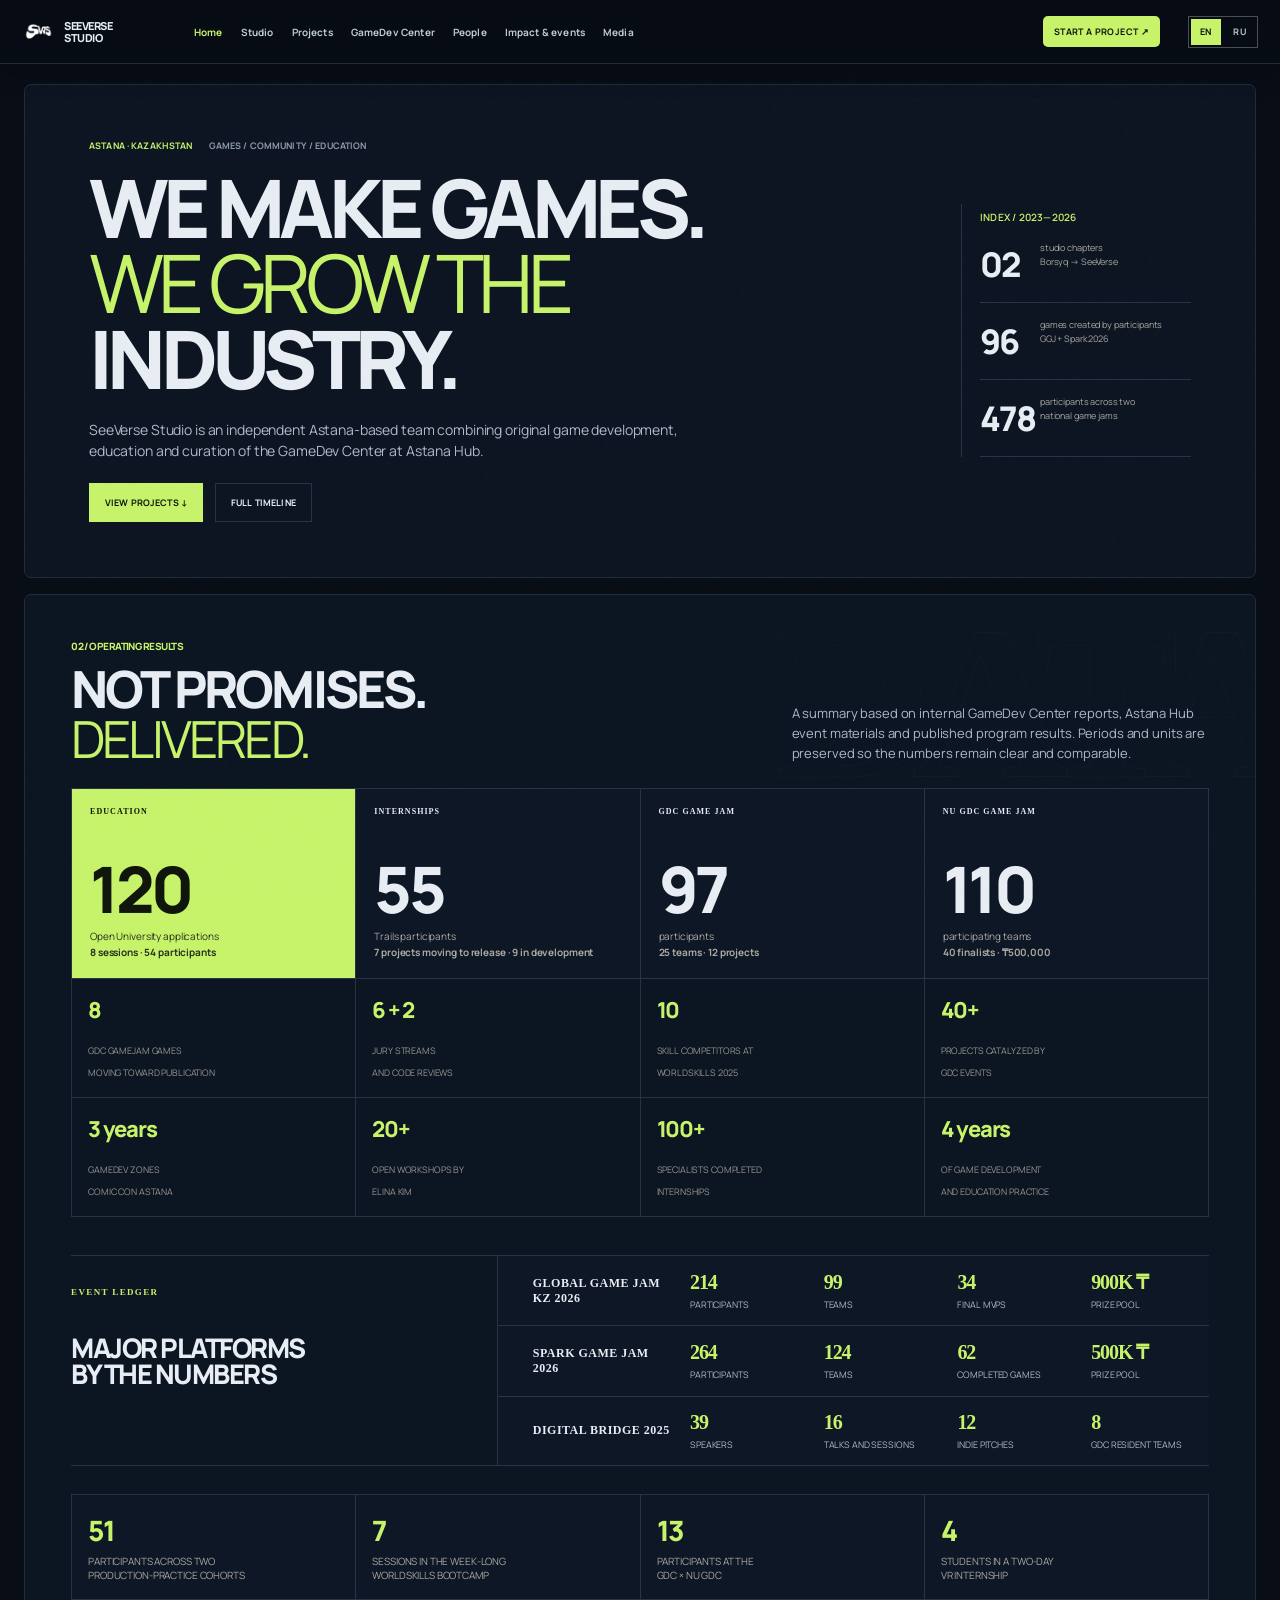
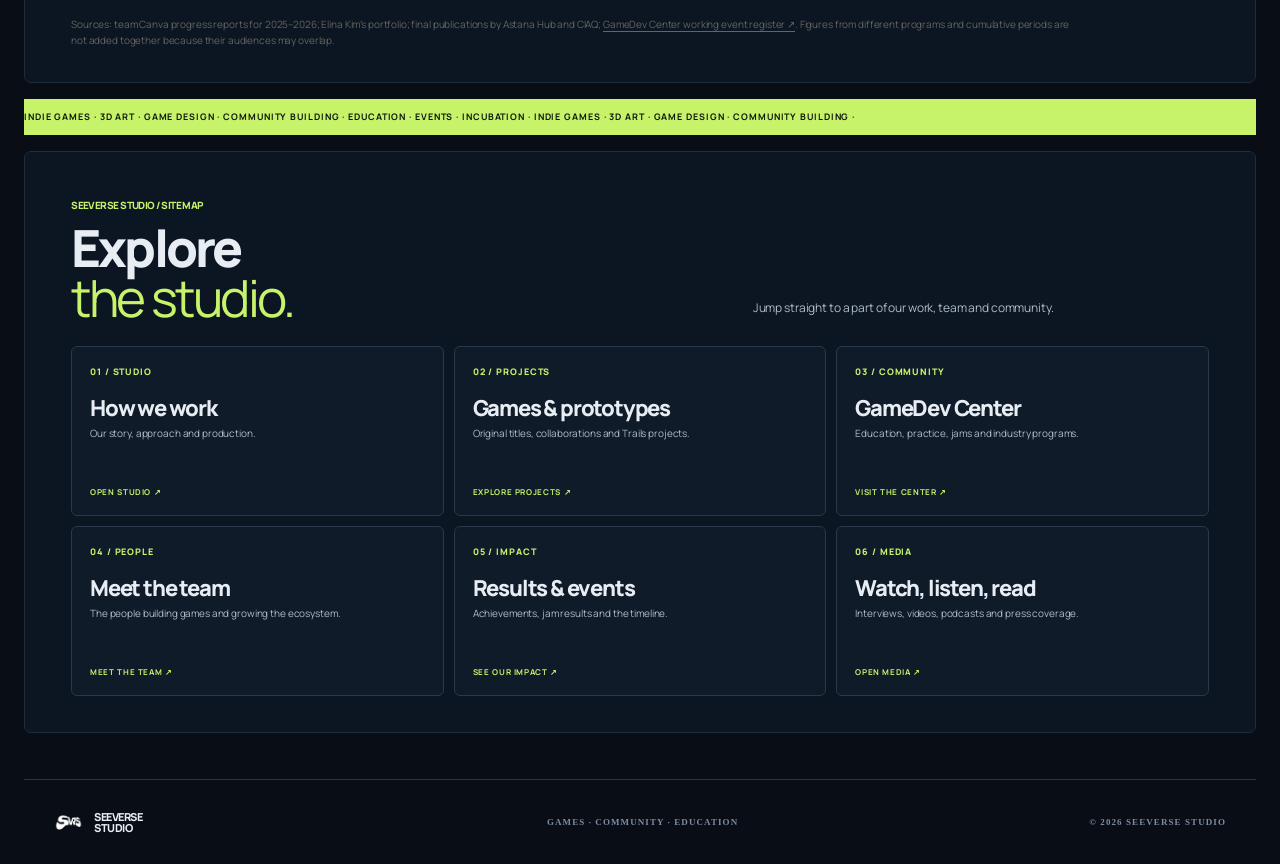
==== commit 34836b95: "Add homepage site map and remove redundant sidebar" ====
--- a/index.html
+++ b/index.html
@@ -61,7 +61,7 @@
       </div>
       <p class="source-note">Sources: team Canva progress reports for 2025–2026; Elina Kim’s portfolio; final publications by Astana Hub and CIAQ; <a href="https://docs.google.com/spreadsheets/d/1WW2QWgtSffaoS5ztXqIWHQ04TUtGgeLPDfO2q_hfU-U/edit" target="_blank" rel="noreferrer">GameDev Center working event register ↗</a>. Figures from different programs and cumulative periods are not added together because their audiences may overlap.</p>
     </section>
-<section class="ticker" aria-label="Disciplines"><div>INDIE GAMES · 3D ART · GAME DESIGN · COMMUNITY BUILDING · EDUCATION · EVENTS · INCUBATION · INDIE GAMES · 3D ART · GAME DESIGN · COMMUNITY BUILDING ·</div></section></main><dialog class="project-modal" id="project-modal" aria-labelledby="project-modal-title">
+<section class="ticker" aria-label="Disciplines"><div>INDIE GAMES · 3D ART · GAME DESIGN · COMMUNITY BUILDING · EDUCATION · EVENTS · INCUBATION · INDIE GAMES · 3D ART · GAME DESIGN · COMMUNITY BUILDING ·</div></section><section class="site-map" aria-labelledby="site-map-title"><div class="site-map-heading"><div><p class="kicker">SEEVERSE STUDIO / SITE MAP</p><h2 id="site-map-title">Explore<br><em>the studio.</em></h2></div><p>Jump straight to a part of our work, team and community.</p></div><div class="site-map-grid"><a href="studio.html"><span>01 / STUDIO</span><h3>How we work</h3><p>Our story, approach and production.</p><b>OPEN STUDIO ↗</b></a><a href="projects.html"><span>02 / PROJECTS</span><h3>Games & prototypes</h3><p>Original titles, collaborations and Trails projects.</p><b>EXPLORE PROJECTS ↗</b></a><a href="center.html"><span>03 / COMMUNITY</span><h3>GameDev Center</h3><p>Education, practice, jams and industry programs.</p><b>VISIT THE CENTER ↗</b></a><a href="people.html"><span>04 / PEOPLE</span><h3>Meet the team</h3><p>The people building games and growing the ecosystem.</p><b>MEET THE TEAM ↗</b></a><a href="impact.html"><span>05 / IMPACT</span><h3>Results & events</h3><p>Achievements, jam results and the timeline.</p><b>SEE OUR IMPACT ↗</b></a><a href="media.html"><span>06 / MEDIA</span><h3>Watch, listen, read</h3><p>Interviews, videos, podcasts and press coverage.</p><b>OPEN MEDIA ↗</b></a></div></section></main><dialog class="project-modal" id="project-modal" aria-labelledby="project-modal-title">
       <div class="project-modal-shell">
         <button class="project-modal-close" type="button" aria-label="Close">×</button>
         <div class="project-modal-copy"><span id="project-modal-kicker">PROJECT MATERIALS</span><h2 id="project-modal-title"></h2><p id="project-modal-summary"></p><div id="project-modal-meta" class="project-modal-meta"></div><div id="project-modal-links" class="project-modal-links"></div></div>
--- a/itch.css
+++ b/itch.css
@@ -154,6 +154,21 @@
 @media(max-width:1100px){.page-rail{width:160px!important}.page-rail>a{grid-template-columns:21px 1fr}.page-rail>a span{font-size:10px!important}main{width:calc(100% - 180px)!important;margin-left:174px!important;margin-right:12px!important}.site-header{gap:16px!important}.site-header nav{gap:11px!important}.site-header nav a{font-size:9px!important}.center{grid-template-columns:.7fr 1fr!important}.center-programs{grid-column:1/-1;grid-template-columns:repeat(2,1fr)}footer{margin-left:160px!important}}
 @media(max-width:760px){body{padding-top:60px!important}.site-header{height:60px!important;padding:0 12px!important;gap:10px!important}.site-header nav,.header-cta{display:none!important}.wordmark{min-width:0;margin-right:auto}.page-rail{position:sticky!important;top:60px;z-index:24;width:100%!important;height:43px;bottom:auto;flex-direction:row;overflow-x:auto;padding:4px 8px!important;border-right:0!important;border-bottom:1px solid #202d3d!important}.page-rail>a{display:flex!important;flex:0 0 auto;min-height:32px;padding:6px 9px!important;gap:5px}.page-rail>a b{display:none}.page-rail>a span{font-size:10px!important;white-space:nowrap}main{width:auto!important;margin:0 9px!important;padding:10px 0 20px!important}main>section{margin-bottom:9px!important;border-radius:6px!important}.hero{min-height:0!important;padding:38px 22px!important;grid-template-columns:1fr!important}.hero-index{display:grid;grid-template-columns:repeat(3,1fr);gap:8px;margin-top:20px;padding:0!important;border:0!important}.hero-index>span{grid-column:1/-1}.hero-index div{grid-template-columns:1fr!important;padding:9px 0!important;border:0!important}.hero-index strong{font-size:27px!important}.hero-index small{font-size:8px}.hero h1{font-size:clamp(42px,12vw,64px)!important}.section,.results-board,.project-atlas,.project-gallery,.center,.program-outcomes,.people,.impact,.timeline,.partners,.media-room,.contact,.projects-more,.byn-business{padding:24px 17px!important}.results-head,.atlas-head{grid-template-columns:1fr!important}.results-total,.evidence-strip{grid-template-columns:1fr 1fr!important}.results-total>div{min-height:145px!important;padding:13px!important}.event-ledger{margin-top:28px!important}.event-ledger article{padding:14px 0!important}.studio-grid,.project-feature,.center,.contact{grid-template-columns:1fr!important}.project-visual{min-height:280px!important}.project-panel{padding:28px 20px!important}.atlas-layout{grid-template-columns:1fr!important}.atlas-sidebar{position:static!important}.atlas-grid{grid-template-columns:repeat(2,minmax(0,1fr))!important}.center-logo{min-height:190px!important}.center-programs{grid-column:auto;grid-template-columns:1fr}.gallery-head{grid-template-columns:1fr!important}.gallery-head>p:last-child{grid-column:auto}.gallery-grid{grid-template-columns:1fr 1fr!important}.people-grid,.awards,.program-flow{grid-template-columns:1fr!important}.person,.person.featured{grid-template-columns:1fr!important}.person>img,.person-media{height:260px!important;min-height:260px!important}.impact-intro,.contact{grid-template-columns:1fr!important}.impact-numbers{grid-template-columns:1fr 1fr!important}.media-tabs{top:60px!important}.timeline-list article{grid-template-columns:1fr 1fr!important}.timeline-list h3,.timeline-list p{grid-column:1/-1!important}footer{margin:0 9px!important;padding:20px!important}}
 @media(max-width:440px){.atlas-grid{grid-template-columns:1fr!important}.gallery-grid{grid-template-columns:1fr!important}.results-total,.evidence-strip{grid-template-columns:1fr 1fr!important}.lang-switch a{padding:5px 7px!important}}
+.page-rail{display:none!important}
+main{width:min(calc(100% - 48px),1420px)!important;margin:0 auto!important}
+footer{width:min(calc(100% - 48px),1420px)!important;margin:0 auto!important}
+.site-map{padding:36px clamp(22px,3.6vw,48px)!important;background:#0c1522!important;color:#e8edf4!important}
+.site-map-heading{display:grid;grid-template-columns:1fr .7fr;gap:30px;align-items:end;margin-bottom:24px}
+.site-map-heading h2{margin:0;font-size:clamp(34px,4vw,58px);line-height:.98;letter-spacing:-.055em}
+.site-map-heading h2 em{color:#c7f36b}.site-map-heading>p{max-width:380px;margin:0 0 5px;color:#aebaca;font-size:12px;line-height:1.55}
+.site-map-grid{display:grid;grid-template-columns:repeat(3,minmax(0,1fr));gap:10px}
+.site-map-grid>a{display:flex;min-height:170px;flex-direction:column;padding:18px;background:#101b2a;border:1px solid #29384b;border-radius:6px;color:#e8edf4;text-decoration:none;transition:transform .18s,border-color .18s,background .18s}
+.site-map-grid>a:hover{transform:translateY(-2px);border-color:#c7f36b;background:#132033}
+.site-map-grid>a>span{color:#c7f36b;font-size:9px;font-weight:800;letter-spacing:.1em}
+.site-map-grid h3{margin:19px 0 6px;font-size:22px;line-height:1.05}.site-map-grid p{margin:0 0 14px;color:#aebaca;font-size:10px;line-height:1.5}.site-map-grid b{margin-top:auto;color:#c7f36b;font-size:8px;letter-spacing:.08em}
+@media(max-width:1100px){main{width:calc(100% - 32px)!important;margin:0 auto!important}footer{width:calc(100% - 32px)!important;margin:0 auto!important}}
+@media(max-width:760px){.page-rail{display:none!important}main{width:auto!important;margin:0 9px!important}.site-map{padding:24px 17px!important}.site-map-heading{grid-template-columns:1fr;gap:9px;margin-bottom:16px}.site-map-grid{grid-template-columns:repeat(2,minmax(0,1fr));gap:7px}.site-map-grid>a{min-height:145px;padding:12px}.site-map-grid h3{font-size:17px;margin-top:14px}.site-map-grid p{font-size:9px}footer{width:auto!important;margin:0 9px!important}}
+@media(max-width:440px){.site-map-grid{grid-template-columns:1fr}.site-map-grid>a{min-height:120px}}
 .site-header nav a.active{color:#c7f36b!important}.page-rail>a.active{background:#172435!important;color:#c7f36b!important}
 .jam-impact-grid{display:grid;grid-template-columns:repeat(2,minmax(0,1fr));gap:10px;margin:26px 0 34px}
 .jam-impact-card{display:flex;min-height:185px;flex-direction:column;padding:20px;background:#0d1725;border:1px solid #29384b;border-radius:6px;color:#e8edf4;text-decoration:none;transition:border-color .18s,transform .18s}
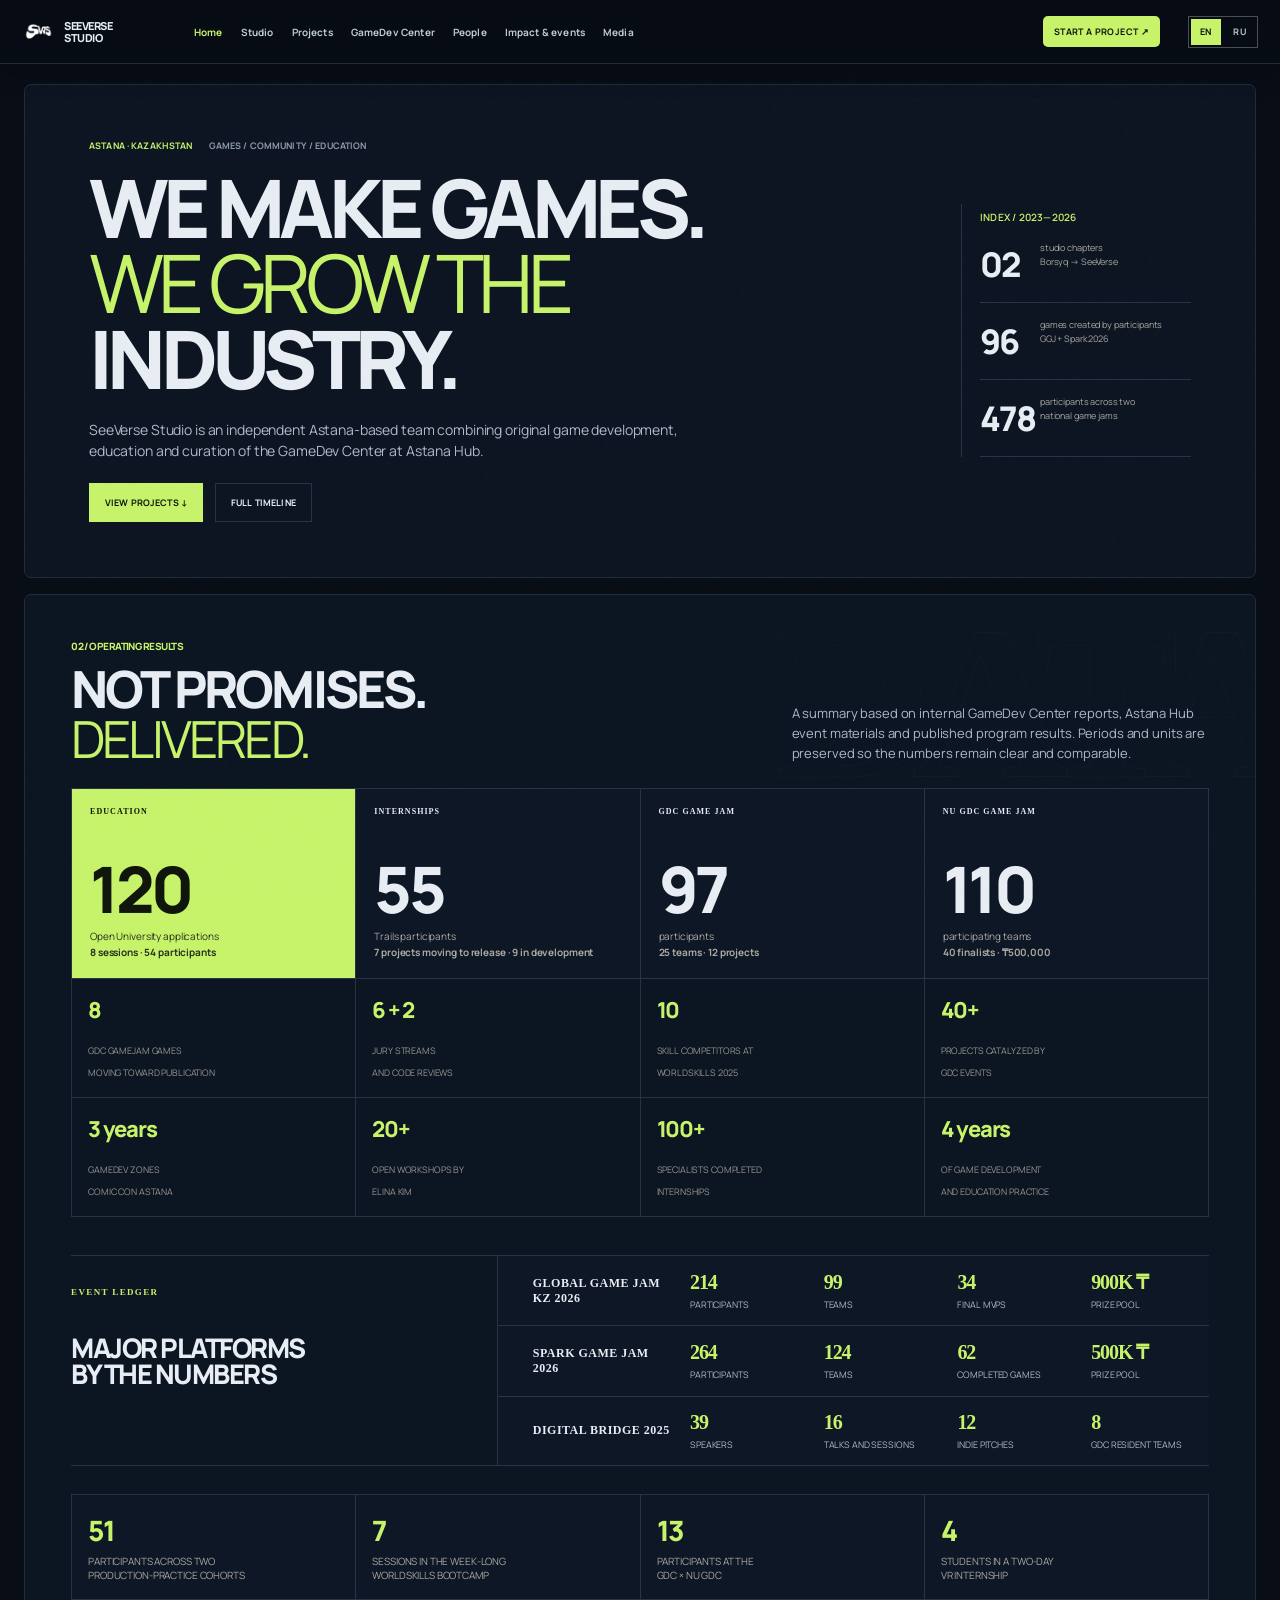
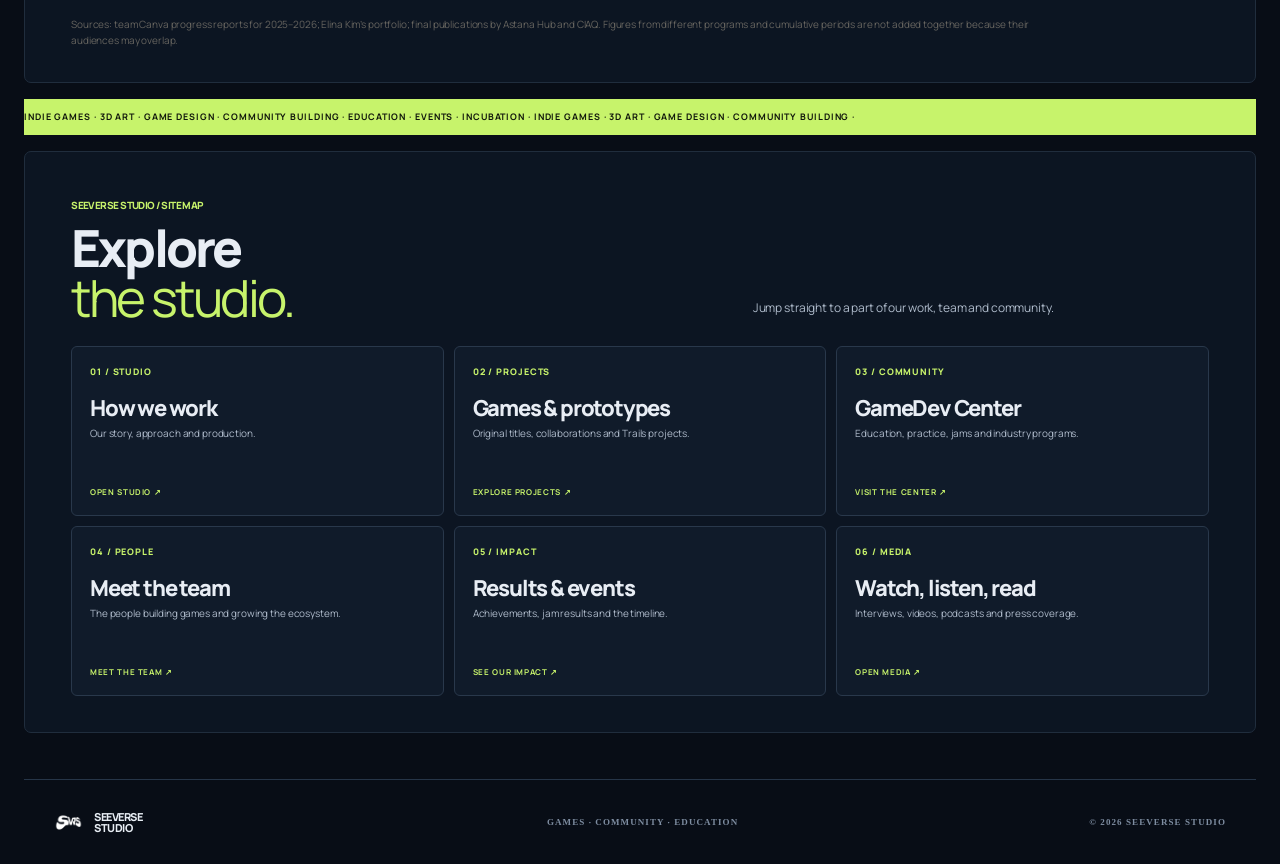
==== commit a9b31482: "Remove internal Google Sheets links" ====
--- a/index.html
+++ b/index.html
@@ -59,7 +59,7 @@
         <article><b>13</b><span>participants at the<br>GDC × NU GDC</span></article>
         <article><b>4</b><span>students in a two-day<br>VR internship</span></article>
       </div>
-      <p class="source-note">Sources: team Canva progress reports for 2025–2026; Elina Kim’s portfolio; final publications by Astana Hub and CIAQ; <a href="https://docs.google.com/spreadsheets/d/1WW2QWgtSffaoS5ztXqIWHQ04TUtGgeLPDfO2q_hfU-U/edit" target="_blank" rel="noreferrer">GameDev Center working event register ↗</a>. Figures from different programs and cumulative periods are not added together because their audiences may overlap.</p>
+      <p class="source-note">Sources: team Canva progress reports for 2025–2026; Elina Kim’s portfolio; final publications by Astana Hub and CIAQ. Figures from different programs and cumulative periods are not added together because their audiences may overlap.</p>
     </section>
 <section class="ticker" aria-label="Disciplines"><div>INDIE GAMES · 3D ART · GAME DESIGN · COMMUNITY BUILDING · EDUCATION · EVENTS · INCUBATION · INDIE GAMES · 3D ART · GAME DESIGN · COMMUNITY BUILDING ·</div></section><section class="site-map" aria-labelledby="site-map-title"><div class="site-map-heading"><div><p class="kicker">SEEVERSE STUDIO / SITE MAP</p><h2 id="site-map-title">Explore<br><em>the studio.</em></h2></div><p>Jump straight to a part of our work, team and community.</p></div><div class="site-map-grid"><a href="studio.html"><span>01 / STUDIO</span><h3>How we work</h3><p>Our story, approach and production.</p><b>OPEN STUDIO ↗</b></a><a href="projects.html"><span>02 / PROJECTS</span><h3>Games & prototypes</h3><p>Original titles, collaborations and Trails projects.</p><b>EXPLORE PROJECTS ↗</b></a><a href="center.html"><span>03 / COMMUNITY</span><h3>GameDev Center</h3><p>Education, practice, jams and industry programs.</p><b>VISIT THE CENTER ↗</b></a><a href="people.html"><span>04 / PEOPLE</span><h3>Meet the team</h3><p>The people building games and growing the ecosystem.</p><b>MEET THE TEAM ↗</b></a><a href="impact.html"><span>05 / IMPACT</span><h3>Results & events</h3><p>Achievements, jam results and the timeline.</p><b>SEE OUR IMPACT ↗</b></a><a href="media.html"><span>06 / MEDIA</span><h3>Watch, listen, read</h3><p>Interviews, videos, podcasts and press coverage.</p><b>OPEN MEDIA ↗</b></a></div></section></main><dialog class="project-modal" id="project-modal" aria-labelledby="project-modal-title">
       <div class="project-modal-shell">
@@ -68,4 +68,4 @@
         <div id="project-modal-gallery" class="project-modal-gallery"></div>
       </div>
     </dialog>
-<dialog class="lightbox" id="lightbox" aria-label="Image preview"><button type="button" class="lightbox-close" aria-label="Close">×</button><img src="" alt="" /><p></p></dialog><footer><a class="wordmark" href="index.html"><img src="assets/seeverse-logo.png" alt=""/><span>SEEVERSE<br>STUDIO</span></a><p>GAMES · COMMUNITY · EDUCATION</p><p>© 2026 SEEVERSE STUDIO</p></footer><script src="script.js"></script></body></html>+<dialog class="lightbox" id="lightbox" aria-label="Image preview"><button type="button" class="lightbox-close" aria-label="Close">×</button><img src="" alt="" /><p></p></dialog><footer><a class="wordmark" href="index.html"><img src="assets/seeverse-logo.png" alt=""/><span>SEEVERSE<br>STUDIO</span></a><p>GAMES · COMMUNITY · EDUCATION</p><p>© 2026 SEEVERSE STUDIO</p></footer><script src="script.js"></script></body></html>
--- a/itch.css
+++ b/itch.css
@@ -177,7 +177,59 @@
 .jam-impact-card h3{margin:18px 0 8px;font-size:clamp(19px,2.1vw,27px);line-height:1.08}
 .jam-impact-card p{max-width:620px;margin:0 0 16px;color:#aebaca;font-size:11px;line-height:1.55}
 .jam-impact-card>b{margin-top:auto;color:#c7f36b;font-size:9px;letter-spacing:.08em}
-.team-photo-grid .gallery-loading{grid-column:1/-1;padding:24px;border:1px dashed #344256;border-radius:6px;color:#9eacbc;font-size:12px}
-.team-photo-grid button{grid-column:span 4!important;grid-row:span 2!important;min-width:0;border-radius:6px}
-.team-photo-grid button img{object-fit:cover}
-@media(max-width:760px){.jam-impact-grid{grid-template-columns:1fr}.jam-impact-card{min-height:145px}.team-photo-grid button{grid-column:span 1!important;grid-row:span 1!important}}
+.team-gallery-section{border-top:1px solid #243347;background:radial-gradient(ellipse at 82% 0%,rgba(199,243,107,.055),transparent 34%),#080d16!important}
+.team-gallery-section .gallery-head{grid-template-columns:.6fr 1.1fr .9fr;gap:clamp(18px,4vw,58px);align-items:end;margin-bottom:30px}
+.team-gallery-section .gallery-head h2{margin:0;font-size:clamp(38px,5vw,68px)!important;line-height:.94!important;letter-spacing:-.06em}
+.team-gallery-section .gallery-head h2 em{color:#c7f36b}
+.team-gallery-toolbar{display:flex;align-items:flex-end;justify-content:space-between;gap:22px;margin:0 0 16px;padding:12px 0;border-top:1px solid #243347;border-bottom:1px solid #243347}
+.team-gallery-filters{display:flex;flex-wrap:wrap;gap:6px}
+.team-gallery-filters button{border:1px solid #2b3a4e;border-radius:4px;padding:8px 10px;background:#0d1521;color:#aebaca;font:700 9px var(--font-body);cursor:pointer;transition:background .18s,color .18s,border-color .18s}
+.team-gallery-filters button:hover,.team-gallery-filters button.active{border-color:#c7f36b;background:#c7f36b;color:#0a1018}
+.team-gallery-search{display:grid;gap:5px;min-width:210px;color:#9eacbc;font-size:8px;font-weight:800;letter-spacing:.1em}
+.team-gallery-search input{width:100%;border:1px solid #2b3a4e;border-radius:4px;padding:9px 11px;background:#0d1521;color:#e8edf4;font:500 11px var(--font-body);outline:none}
+.team-gallery-search input:focus{border-color:#c7f36b}
+.team-gallery-grid{display:grid;grid-template-columns:repeat(2,minmax(0,1fr));grid-auto-rows:auto;align-items:start;gap:10px}
+.team-gallery-grid>[hidden]{display:none!important}
+.team-album{min-width:0;overflow:hidden;border:1px solid #243347;border-radius:7px;background:linear-gradient(135deg,#0e1826,#0a111c);scroll-margin-top:120px;transition:border-color .18s,background .18s}
+.team-album:hover,.team-album[open]{border-color:#526443;background:#0e1825}
+.team-album>summary{position:relative;display:grid;grid-template-columns:118px minmax(0,1fr);grid-template-rows:auto auto;gap:7px 14px;align-items:center;min-height:112px;padding:11px;cursor:pointer;list-style:none}
+.team-album>summary::-webkit-details-marker{display:none}
+.team-album>summary:after{content:'+';position:absolute;right:12px;top:10px;color:#c7f36b;font-size:20px;line-height:1;transition:transform .18s}
+.team-album[open]>summary:after{content:'−'}
+.team-album-cover{grid-column:1;grid-row:1/3;width:118px;height:86px;object-fit:cover;border-radius:4px;background:#05080d}
+.team-album-no-cover .team-album-copy{grid-column:1/-1}
+.team-album-copy{grid-column:2;grid-row:1;display:grid;gap:5px;min-width:0;padding-right:25px}
+.team-album-category{color:#c7f36b;font-size:8px!important;font-weight:800;letter-spacing:.1em;text-transform:uppercase}
+.team-album-copy strong{font-size:15px;line-height:1.2;color:#f1f5f9}
+.team-album-description{color:#9eacbc;font-size:10px!important;line-height:1.45}
+.team-album-count{grid-column:2;grid-row:2;justify-self:start;align-self:start;padding:4px 6px;border:1px solid #344256;border-radius:4px;color:#c7d2de;font-size:9px;white-space:nowrap}
+.team-album-year{padding:0 11px 13px}
+.team-album-year h3{margin:12px 0 8px;padding-top:10px;border-top:1px solid #243347;color:#c7f36b;font-size:10px;letter-spacing:.08em;text-transform:uppercase}
+.team-album-photos{display:grid;grid-template-columns:repeat(4,minmax(0,1fr));gap:7px}
+.team-album-photos button{position:relative!important;grid-column:auto!important;grid-row:auto!important;min-width:0!important;height:102px;overflow:hidden;border:1px solid #243347!important;border-radius:4px;background:#05080d;cursor:zoom-in}
+.team-album-photos button img{width:100%;height:100%;object-fit:cover;transition:transform .25s,opacity .2s}
+.team-album-photos button:hover img{transform:scale(1.04)}
+.team-album-photos button span{position:absolute;inset:auto 0 0;padding:18px 6px 5px;background:linear-gradient(transparent,rgba(5,8,13,.9));color:#fff;font-size:9px;text-align:left}
+.team-album-videos{margin:2px 11px 15px;padding-top:14px;border-top:1px solid #243347}
+.team-album-media-heading{display:flex;align-items:baseline;justify-content:space-between;gap:12px;margin-bottom:10px}
+.team-album-media-heading h3{margin:0;color:#c7f36b;font-size:11px;letter-spacing:.04em}
+.team-album-media-heading p{margin:0;color:#8493a5;font-size:9px;line-height:1.4}
+.team-video-grid{display:grid;grid-template-columns:repeat(2,minmax(0,1fr));gap:9px}
+.team-video-card{min-width:0;overflow:hidden;border:1px solid #243347;border-radius:5px;background:#080f19}
+.team-video-frame{aspect-ratio:4/5;overflow:hidden;background:#05080d}
+.team-video-youtube .team-video-frame{aspect-ratio:16/9}
+.team-video-frame iframe{display:block;width:100%;height:100%;border:0}
+.team-video-copy{display:grid;gap:6px;padding:10px 11px 12px}
+.team-video-copy>span{color:#c7f36b;font-size:8px;font-weight:800;letter-spacing:.08em;text-transform:uppercase}
+.team-video-copy h4{margin:0;color:#e8edf4;font-size:12px;line-height:1.35}
+.team-video-copy a{color:#aebaca;font-size:9px;text-decoration:none}
+.team-video-copy a:hover{color:#c7f36b;text-decoration:underline}
+.team-photo-missing{background:repeating-linear-gradient(135deg,#0b1420,#0b1420 8px,#101b29 8px,#101b29 16px)!important}
+.team-photo-missing img{opacity:0}
+.team-photo-missing span{background:none!important;color:#9eacbc!important}
+.gallery-loading,.gallery-empty{grid-column:1/-1;margin:0;padding:18px;border:1px dashed #344256;border-radius:6px;color:#9eacbc;font-size:12px;line-height:1.5}
+.gallery-error{border-color:#805050;color:#e5b7b7}
+.event-album-link{display:inline-block;margin-top:7px;color:#c4ef35!important;font-size:11px;font-weight:700;text-decoration:none}
+.event-album-link:hover{text-decoration:underline}
+@media(max-width:900px){.team-gallery-section .gallery-head{grid-template-columns:.6fr 1fr;gap:15px}.team-gallery-section .gallery-head>p:last-child{grid-column:2}.team-gallery-toolbar{align-items:stretch;flex-direction:column}.team-gallery-search{min-width:0;max-width:320px}}
+@media(max-width:760px){.jam-impact-grid{grid-template-columns:1fr}.jam-impact-card{min-height:145px}.team-gallery-section .gallery-head{grid-template-columns:1fr;gap:10px}.team-gallery-section .gallery-head>p:last-child{grid-column:auto}.team-gallery-filters{flex-wrap:nowrap;overflow-x:auto;padding:2px 1px 6px}.team-gallery-filters button{flex:0 0 auto}.team-gallery-grid{grid-template-columns:1fr!important}.team-album>summary{grid-template-columns:82px minmax(0,1fr);gap:7px 9px;min-height:88px;padding:8px}.team-album-cover{width:82px;height:66px}.team-album-copy{padding-right:24px}.team-album-count{grid-column:2;font-size:8px;padding:3px 5px}.team-album-photos{grid-template-columns:repeat(3,minmax(0,1fr))}.team-album-photos button{height:90px}.team-video-grid{grid-template-columns:1fr}.team-album-media-heading{align-items:flex-start;flex-direction:column;gap:4px}.team-video-frame{max-height:620px}}
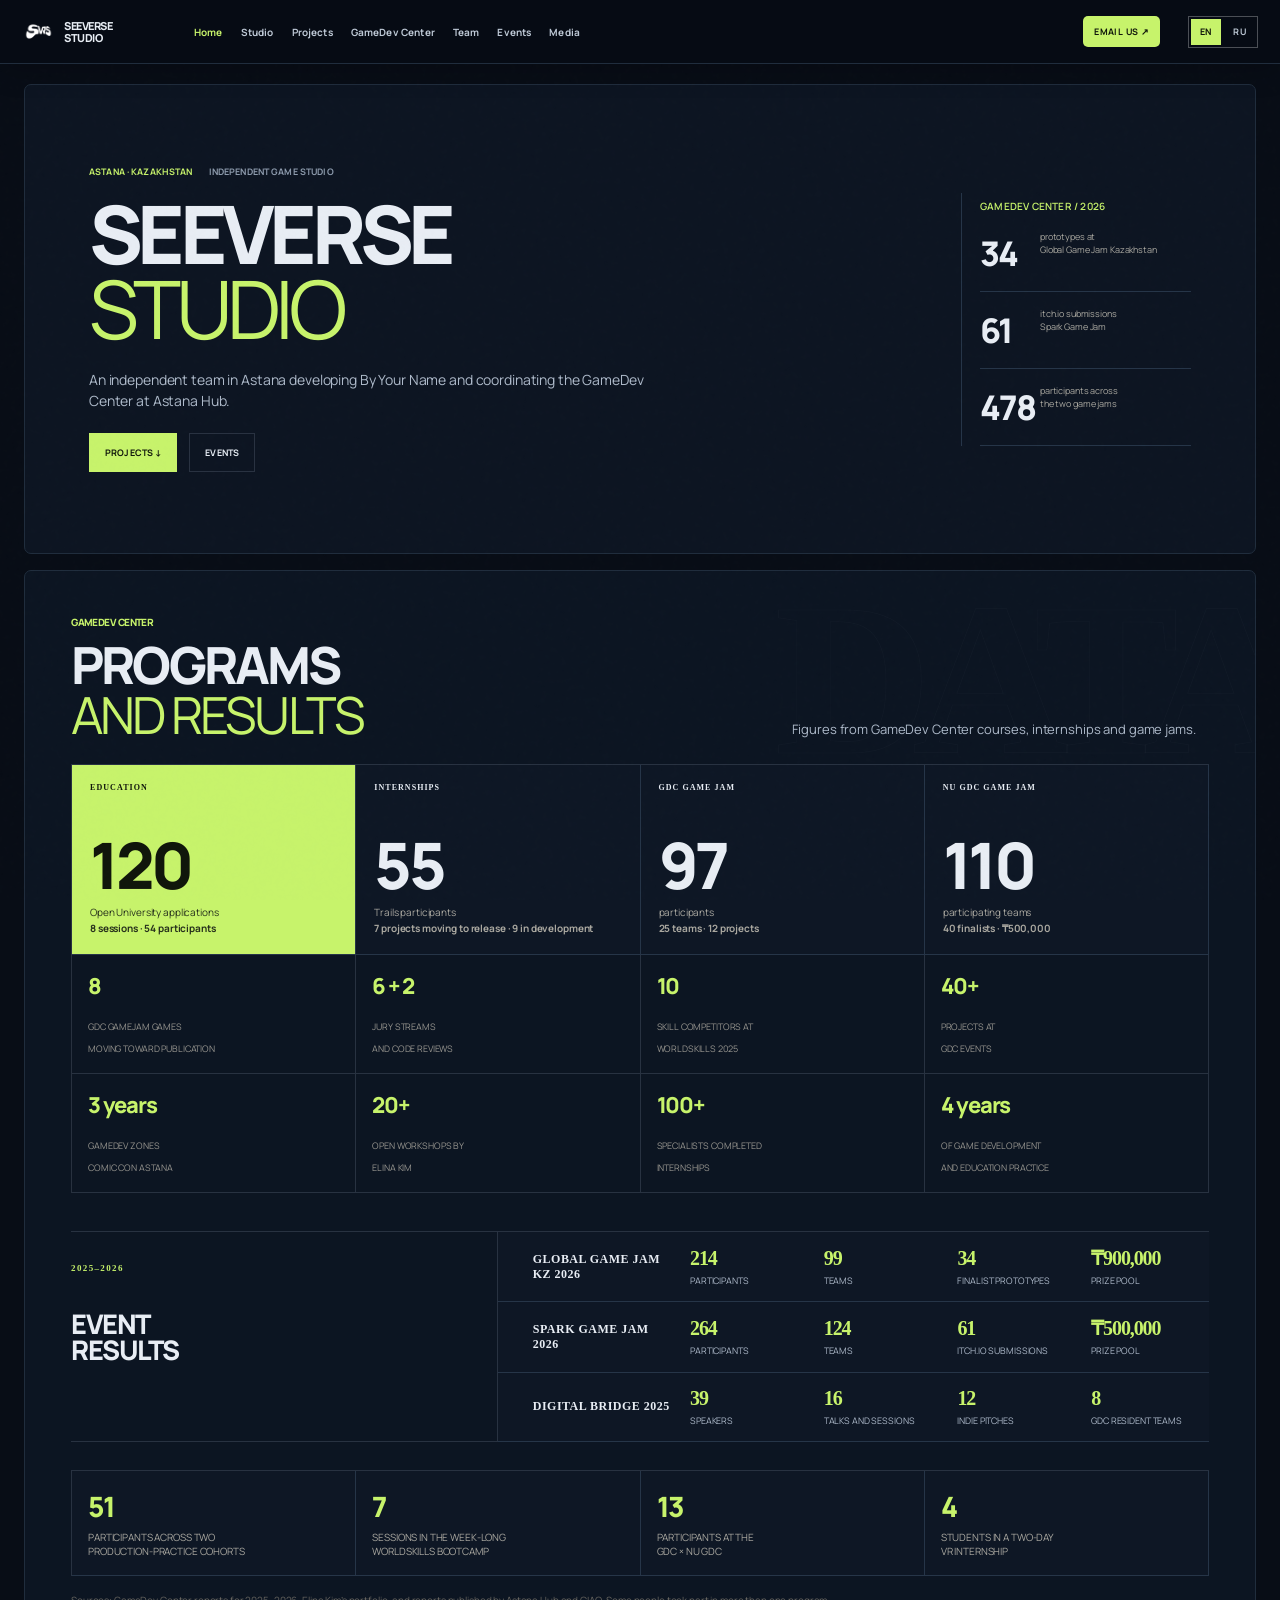
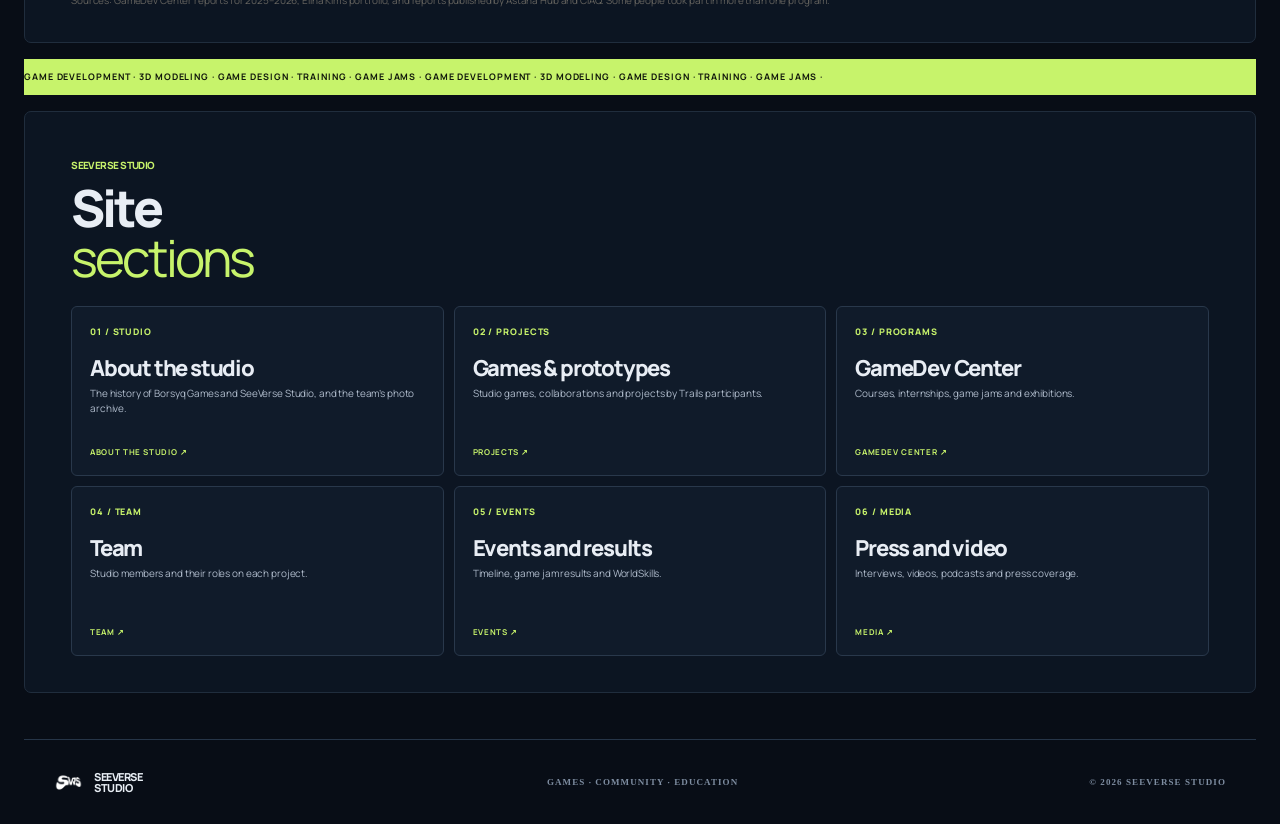
==== commit 7d72cbdc: "Rewrite Russian and English site copy in a factual style" ====
--- a/index.html
+++ b/index.html
@@ -4,8 +4,8 @@
   <meta charset="utf-8" />
   <meta name="viewport" content="width=device-width, initial-scale=1" />
   <meta name="theme-color" content="#080d16" />
-  <meta name="description" content="SeeVerse Studio — games, team, GameDev Center, events, collaborations and achievements across Kazakhstan’s game development ecosystem." />
-  <title>SeeVerse Studio — Games, Community & Education</title>
+  <meta name="description" content="An independent game studio in Astana developing By Your Name and coordinating the GameDev Center at Astana Hub." />
+  <title>SeeVerse Studio</title>
   <link rel="preconnect" href="https://fonts.googleapis.com" />
   <link rel="preconnect" href="https://fonts.gstatic.com" crossorigin />
   <link href="https://fonts.googleapis.com/css2?family=Manrope:wght@400;500;600;700;800&display=swap" rel="stylesheet" />
@@ -13,24 +13,24 @@
   <link rel="stylesheet" href="expanded.css" />
   <link rel="stylesheet" href="v2.css" />
   <link rel="stylesheet" href="itch.css" />
-</head><body><div class="noise" aria-hidden="true"></div><header class="site-header"><a class="wordmark" href="index.html"><img src="assets/seeverse-logo.png" alt=""/><span>SEEVERSE<br>STUDIO</span></a><nav aria-label="Primary navigation"><a href="index.html" class="active" aria-current="page">Home</a><a href="studio.html">Studio</a><a href="projects.html">Projects</a><a href="center.html">GameDev Center</a><a href="people.html">People</a><a href="impact.html">Impact & events</a><a href="media.html">Media</a></nav><a class="header-cta" href="mailto:seeverse.studio@gmail.com">START A PROJECT ↗</a><div class="lang-switch" aria-label="Language"><a class="active" href="index.html" data-lang-link aria-current="page">EN</a><a href="ru.html" data-lang-link>RU</a></div><button class="menu-button" aria-label="Menu" aria-expanded="false">MENU</button></header><aside class="page-rail" aria-label="Site sections"><a href="index.html" class="active" aria-current="page"><span>Home</span></a><a href="studio.html"><span>Studio</span></a><a href="projects.html"><span>Projects</span></a><a href="center.html"><span>GameDev Center</span></a><a href="people.html"><span>People</span></a><a href="impact.html"><span>Impact & events</span></a><a href="media.html"><span>Media</span></a></aside><main id="top" class="page-home"><section class="hero">
+</head><body><div class="noise" aria-hidden="true"></div><header class="site-header"><a class="wordmark" href="index.html"><img src="assets/seeverse-logo.png" alt=""/><span>SEEVERSE<br>STUDIO</span></a><nav aria-label="Primary navigation"><a href="index.html" class="active" aria-current="page">Home</a><a href="studio.html">Studio</a><a href="projects.html">Projects</a><a href="center.html">GameDev Center</a><a href="people.html">Team</a><a href="impact.html">Events</a><a href="media.html">Media</a></nav><a class="header-cta" href="mailto:seeverse.studio@gmail.com">EMAIL US ↗</a><div class="lang-switch" aria-label="Language"><a class="active" href="index.html" data-lang-link aria-current="page">EN</a><a href="ru.html" data-lang-link>RU</a></div><button class="menu-button" aria-label="Menu" aria-expanded="false">MENU</button></header><aside class="page-rail" aria-label="Site sections"><a href="index.html" class="active" aria-current="page"><span>Home</span></a><a href="studio.html"><span>Studio</span></a><a href="projects.html"><span>Projects</span></a><a href="center.html"><span>GameDev Center</span></a><a href="people.html"><span>Team</span></a><a href="impact.html"><span>Events</span></a><a href="media.html"><span>Media</span></a></aside><main id="top" class="page-home"><section class="hero">
       <div class="hero-orbit" aria-hidden="true"><i></i><i></i><i></i></div>
       <div class="hero-copy">
-        <p class="eyebrow"><span>ASTANA · KAZAKHSTAN</span><b>GAMES / COMMUNITY / EDUCATION</b></p>
-        <h1>WE MAKE GAMES.<br><em>WE GROW THE</em><br>INDUSTRY.</h1>
-        <p class="hero-lead">SeeVerse Studio is an independent Astana-based team combining original game development, education and curation of the GameDev Center at Astana Hub.</p>
-        <div class="hero-actions"><a class="button primary" href="projects.html">VIEW PROJECTS ↓</a><a class="button ghost" href="impact.html">FULL TIMELINE</a></div>
+        <p class="eyebrow"><span>ASTANA · KAZAKHSTAN</span><b>INDEPENDENT GAME STUDIO</b></p>
+        <h1>SeeVerse<br><em>Studio</em></h1>
+        <p class="hero-lead">An independent team in Astana developing By Your Name and coordinating the GameDev Center at Astana Hub.</p>
+        <div class="hero-actions"><a class="button primary" href="projects.html">PROJECTS ↓</a><a class="button ghost" href="impact.html">EVENTS</a></div>
       </div>
       <aside class="hero-index">
-        <span>INDEX / 2023—2026</span>
-        <div><strong>02</strong><small>studio chapters<br>Borsyq → SeeVerse</small></div>
-        <div><strong>96</strong><small>games created by participants<br>GGJ + Spark 2026</small></div>
-        <div><strong>478</strong><small>participants across two<br>national game jams</small></div>
+        <span>GAMEDEV CENTER / 2026</span>
+        <div><strong>34</strong><small>prototypes at<br>Global Game Jam Kazakhstan</small></div>
+        <div><strong>61</strong><small>itch.io submissions<br>Spark Game Jam</small></div>
+        <div><strong>478</strong><small>participants across<br>the two game jams</small></div>
       </aside>
-      <div class="scroll-note">SCROLL TO EXPLORE <span>↓</span></div>
+      <div class="scroll-note">SCROLL DOWN <span>↓</span></div>
     </section>
 <section class="results-board" id="results">
-      <div class="results-head"><div><p class="kicker">02 / OPERATING RESULTS</p><h2>NOT PROMISES.<br><em>DELIVERED.</em></h2></div><p>A summary based on internal GameDev Center reports, Astana Hub event materials and published program results. Periods and units are preserved so the numbers remain clear and comparable.</p></div>
+      <div class="results-head"><div><p class="kicker">GAMEDEV CENTER</p><h2>PROGRAMS<br><em>AND RESULTS</em></h2></div><p>Figures from GameDev Center courses, internships and game jams.</p></div>
       <div class="results-total">
         <div><span>EDUCATION</span><strong>120</strong><p>Open University applications<br><b>8 sessions · 54 participants</b></p></div>
         <div><span>INTERNSHIPS</span><strong>55</strong><p>Trails participants<br><b>7 projects moving to release · 9 in development</b></p></div>
@@ -41,16 +41,16 @@
         <article><b>8</b><span>GDC GameJam games<br>moving toward publication</span></article>
         <article><b>6 + 2</b><span>jury streams<br>and code reviews</span></article>
         <article><b>10</b><span>skill competitors at<br>WorldSkills 2025</span></article>
-        <article><b>40+</b><span>projects catalyzed by<br>GDC events</span></article>
+        <article><b>40+</b><span>projects at<br>GDC events</span></article>
         <article><b>3 years</b><span>GameDev zones<br>Comic Con Astana</span></article>
         <article><b>20+</b><span>open workshops by<br>Elina Kim</span></article>
         <article><b>100+</b><span>specialists completed<br>internships</span></article>
         <article><b>4 years</b><span>of game development<br>and education practice</span></article>
       </div>
       <div class="event-ledger">
-        <div class="ledger-title"><span>EVENT LEDGER</span><h3>MAJOR PLATFORMS<br>BY THE NUMBERS</h3></div>
-        <article><span>GLOBAL GAME JAM KZ 2026</span><div><b>214</b><small>participants</small></div><div><b>99</b><small>teams</small></div><div><b>34</b><small>final MVPs</small></div><div><b>900K ₸</b><small>prize pool</small></div></article>
-        <article><span>SPARK GAME JAM 2026</span><div><b>264</b><small>participants</small></div><div><b>124</b><small>teams</small></div><div><b>62</b><small>completed games</small></div><div><b>500K ₸</b><small>prize pool</small></div></article>
+        <div class="ledger-title"><span>2025–2026</span><h3>EVENT<br>RESULTS</h3></div>
+        <article><span>GLOBAL GAME JAM KZ 2026</span><div><b>214</b><small>participants</small></div><div><b>99</b><small>teams</small></div><div><b>34</b><small>finalist prototypes</small></div><div><b>₸900,000</b><small>prize pool</small></div></article>
+        <article><span>SPARK GAME JAM 2026</span><div><b>264</b><small>participants</small></div><div><b>124</b><small>teams</small></div><div><b>61</b><small>itch.io submissions</small></div><div><b>₸500,000</b><small>prize pool</small></div></article>
         <article><span>DIGITAL BRIDGE 2025</span><div><b>39</b><small>speakers</small></div><div><b>16</b><small>talks and sessions</small></div><div><b>12</b><small>indie pitches</small></div><div><b>8</b><small>GDC resident teams</small></div></article>
       </div>
       <div class="drive-evidence" aria-label="Verified results from the event register">
@@ -59,13 +59,13 @@
         <article><b>13</b><span>participants at the<br>GDC × NU GDC</span></article>
         <article><b>4</b><span>students in a two-day<br>VR internship</span></article>
       </div>
-      <p class="source-note">Sources: team Canva progress reports for 2025–2026; Elina Kim’s portfolio; final publications by Astana Hub and CIAQ. Figures from different programs and cumulative periods are not added together because their audiences may overlap.</p>
+      <p class="source-note">Sources: GameDev Center reports for 2025–2026, Elina Kim’s portfolio, and reports published by Astana Hub and CIAQ. Some people took part in more than one program.</p>
     </section>
-<section class="ticker" aria-label="Disciplines"><div>INDIE GAMES · 3D ART · GAME DESIGN · COMMUNITY BUILDING · EDUCATION · EVENTS · INCUBATION · INDIE GAMES · 3D ART · GAME DESIGN · COMMUNITY BUILDING ·</div></section><section class="site-map" aria-labelledby="site-map-title"><div class="site-map-heading"><div><p class="kicker">SEEVERSE STUDIO / SITE MAP</p><h2 id="site-map-title">Explore<br><em>the studio.</em></h2></div><p>Jump straight to a part of our work, team and community.</p></div><div class="site-map-grid"><a href="studio.html"><span>01 / STUDIO</span><h3>How we work</h3><p>Our story, approach and production.</p><b>OPEN STUDIO ↗</b></a><a href="projects.html"><span>02 / PROJECTS</span><h3>Games & prototypes</h3><p>Original titles, collaborations and Trails projects.</p><b>EXPLORE PROJECTS ↗</b></a><a href="center.html"><span>03 / COMMUNITY</span><h3>GameDev Center</h3><p>Education, practice, jams and industry programs.</p><b>VISIT THE CENTER ↗</b></a><a href="people.html"><span>04 / PEOPLE</span><h3>Meet the team</h3><p>The people building games and growing the ecosystem.</p><b>MEET THE TEAM ↗</b></a><a href="impact.html"><span>05 / IMPACT</span><h3>Results & events</h3><p>Achievements, jam results and the timeline.</p><b>SEE OUR IMPACT ↗</b></a><a href="media.html"><span>06 / MEDIA</span><h3>Watch, listen, read</h3><p>Interviews, videos, podcasts and press coverage.</p><b>OPEN MEDIA ↗</b></a></div></section></main><dialog class="project-modal" id="project-modal" aria-labelledby="project-modal-title">
+<section class="ticker" aria-label="Disciplines"><div>GAME DEVELOPMENT · 3D MODELING · GAME DESIGN · TRAINING · GAME JAMS · GAME DEVELOPMENT · 3D MODELING · GAME DESIGN · TRAINING · GAME JAMS ·</div></section><section class="site-map" aria-labelledby="site-map-title"><div class="site-map-heading"><div><p class="kicker">SEEVERSE STUDIO</p><h2 id="site-map-title">Site<br><em>sections</em></h2></div></div><div class="site-map-grid"><a href="studio.html"><span>01 / STUDIO</span><h3>About the studio</h3><p>The history of Borsyq Games and SeeVerse Studio, and the team’s photo archive.</p><b>ABOUT THE STUDIO ↗</b></a><a href="projects.html"><span>02 / PROJECTS</span><h3>Games & prototypes</h3><p>Studio games, collaborations and projects by Trails participants.</p><b>PROJECTS ↗</b></a><a href="center.html"><span>03 / PROGRAMS</span><h3>GameDev Center</h3><p>Courses, internships, game jams and exhibitions.</p><b>GAMEDEV CENTER ↗</b></a><a href="people.html"><span>04 / TEAM</span><h3>Team</h3><p>Studio members and their roles on each project.</p><b>TEAM ↗</b></a><a href="impact.html"><span>05 / EVENTS</span><h3>Events and results</h3><p>Timeline, game jam results and WorldSkills.</p><b>EVENTS ↗</b></a><a href="media.html"><span>06 / MEDIA</span><h3>Press and video</h3><p>Interviews, videos, podcasts and press coverage.</p><b>MEDIA ↗</b></a></div></section></main><dialog class="project-modal" id="project-modal" aria-labelledby="project-modal-title">
       <div class="project-modal-shell">
         <button class="project-modal-close" type="button" aria-label="Close">×</button>
         <div class="project-modal-copy"><span id="project-modal-kicker">PROJECT MATERIALS</span><h2 id="project-modal-title"></h2><p id="project-modal-summary"></p><div id="project-modal-meta" class="project-modal-meta"></div><div id="project-modal-links" class="project-modal-links"></div></div>
         <div id="project-modal-gallery" class="project-modal-gallery"></div>
       </div>
     </dialog>
-<dialog class="lightbox" id="lightbox" aria-label="Image preview"><button type="button" class="lightbox-close" aria-label="Close">×</button><img src="" alt="" /><p></p></dialog><footer><a class="wordmark" href="index.html"><img src="assets/seeverse-logo.png" alt=""/><span>SEEVERSE<br>STUDIO</span></a><p>GAMES · COMMUNITY · EDUCATION</p><p>© 2026 SEEVERSE STUDIO</p></footer><script src="script.js"></script></body></html>
+<dialog class="lightbox" id="lightbox" aria-label="Image preview"><button type="button" class="lightbox-close" aria-label="Close">×</button><img src="" alt="" /></dialog><footer><a class="wordmark" href="index.html"><img src="assets/seeverse-logo.png" alt=""/><span>SEEVERSE<br>STUDIO</span></a><p>GAMES · COMMUNITY · EDUCATION</p><p>© 2026 SEEVERSE STUDIO</p></footer><script src="script.js?v=20261109-copy"></script></body></html>
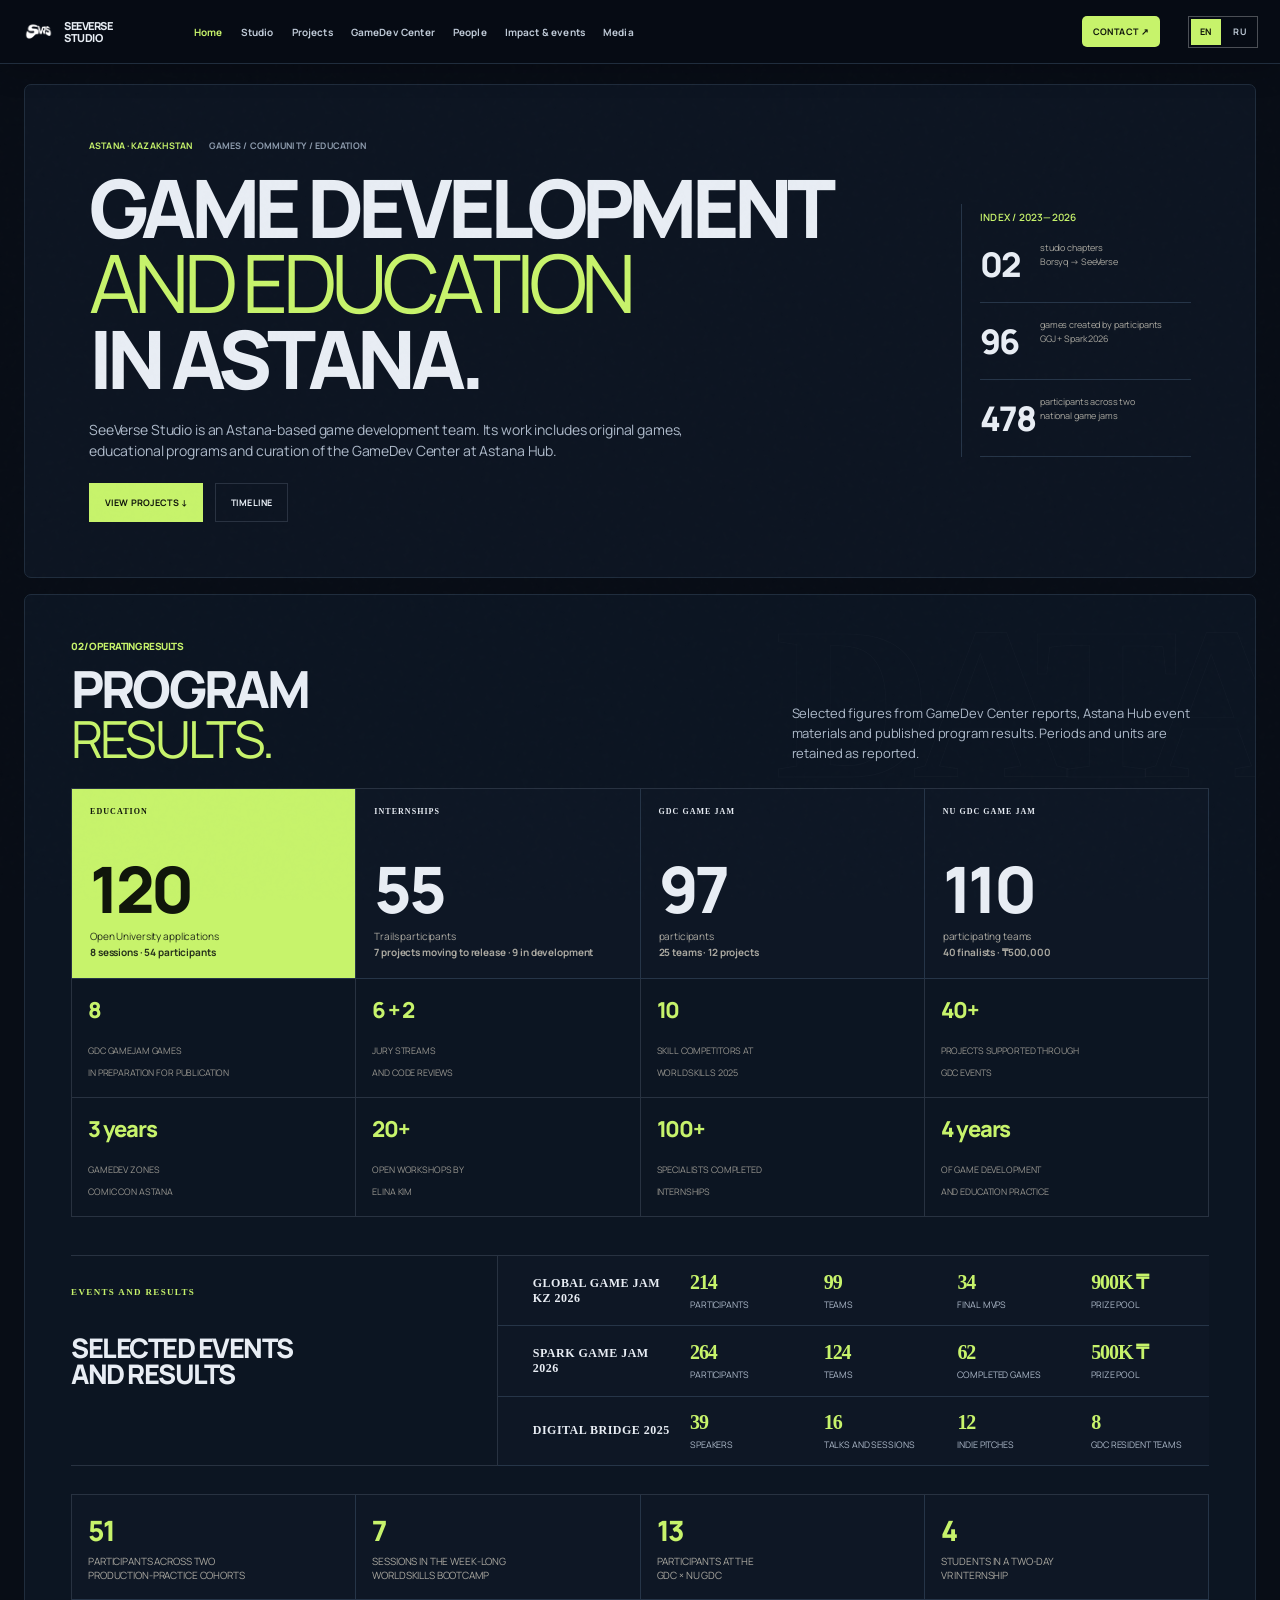
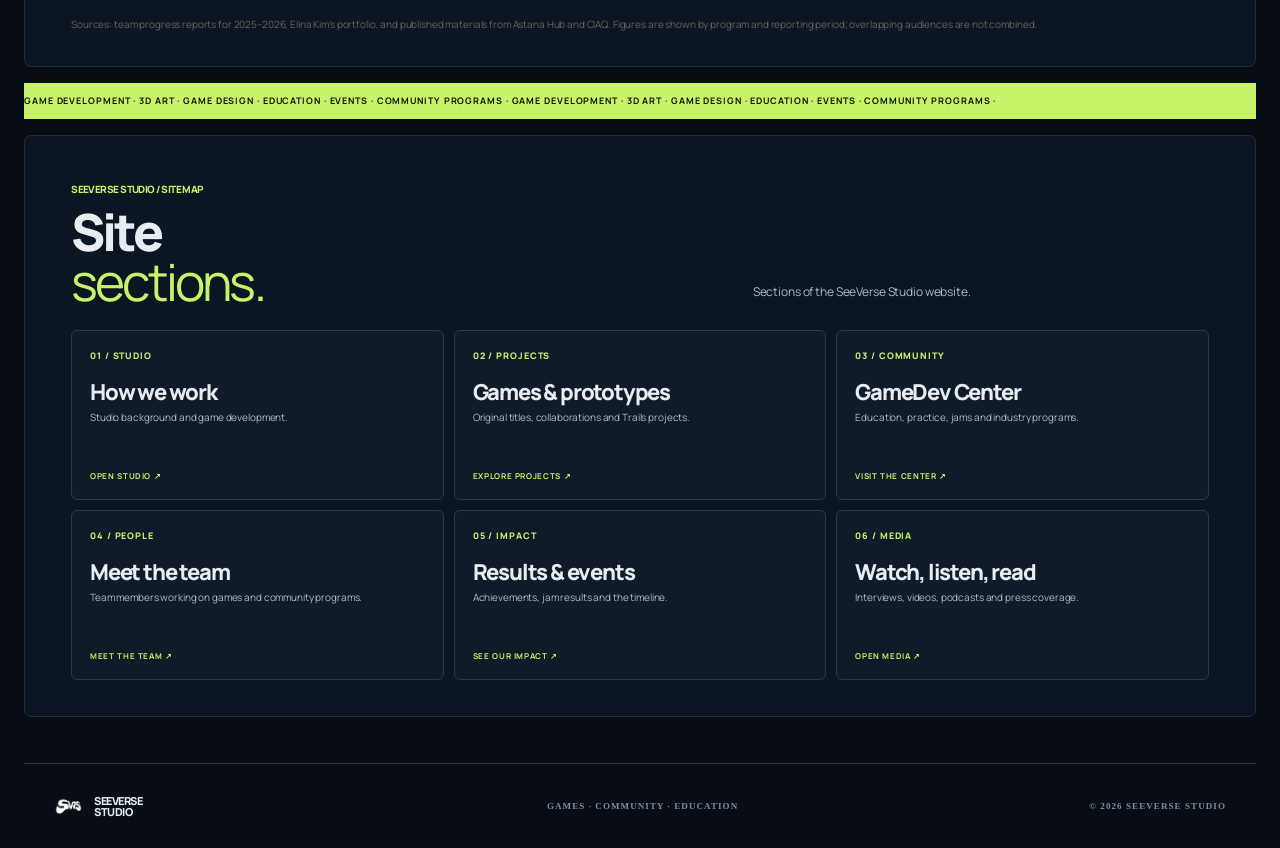
==== commit 7ce78fe6: "Rewrite site copy in conservative editorial style" ====
--- a/index.html
+++ b/index.html
@@ -4,8 +4,8 @@
   <meta charset="utf-8" />
   <meta name="viewport" content="width=device-width, initial-scale=1" />
   <meta name="theme-color" content="#080d16" />
-  <meta name="description" content="An independent game studio in Astana developing By Your Name and coordinating the GameDev Center at Astana Hub." />
-  <title>SeeVerse Studio</title>
+  <meta name="description" content="SeeVerse Studio — game development, education, team projects, GameDev Center programs and events in Kazakhstan." />
+  <title>SeeVerse Studio — Game Development and Education</title>
   <link rel="preconnect" href="https://fonts.googleapis.com" />
   <link rel="preconnect" href="https://fonts.gstatic.com" crossorigin />
   <link href="https://fonts.googleapis.com/css2?family=Manrope:wght@400;500;600;700;800&display=swap" rel="stylesheet" />
@@ -13,24 +13,24 @@
   <link rel="stylesheet" href="expanded.css" />
   <link rel="stylesheet" href="v2.css" />
   <link rel="stylesheet" href="itch.css" />
-</head><body><div class="noise" aria-hidden="true"></div><header class="site-header"><a class="wordmark" href="index.html"><img src="assets/seeverse-logo.png" alt=""/><span>SEEVERSE<br>STUDIO</span></a><nav aria-label="Primary navigation"><a href="index.html" class="active" aria-current="page">Home</a><a href="studio.html">Studio</a><a href="projects.html">Projects</a><a href="center.html">GameDev Center</a><a href="people.html">Team</a><a href="impact.html">Events</a><a href="media.html">Media</a></nav><a class="header-cta" href="mailto:seeverse.studio@gmail.com">EMAIL US ↗</a><div class="lang-switch" aria-label="Language"><a class="active" href="index.html" data-lang-link aria-current="page">EN</a><a href="ru.html" data-lang-link>RU</a></div><button class="menu-button" aria-label="Menu" aria-expanded="false">MENU</button></header><aside class="page-rail" aria-label="Site sections"><a href="index.html" class="active" aria-current="page"><span>Home</span></a><a href="studio.html"><span>Studio</span></a><a href="projects.html"><span>Projects</span></a><a href="center.html"><span>GameDev Center</span></a><a href="people.html"><span>Team</span></a><a href="impact.html"><span>Events</span></a><a href="media.html"><span>Media</span></a></aside><main id="top" class="page-home"><section class="hero">
+</head><body><div class="noise" aria-hidden="true"></div><header class="site-header"><a class="wordmark" href="index.html"><img src="assets/seeverse-logo.png" alt=""/><span>SEEVERSE<br>STUDIO</span></a><nav aria-label="Primary navigation"><a href="index.html" class="active" aria-current="page">Home</a><a href="studio.html">Studio</a><a href="projects.html">Projects</a><a href="center.html">GameDev Center</a><a href="people.html">People</a><a href="impact.html">Impact & events</a><a href="media.html">Media</a></nav><a class="header-cta" href="mailto:seeverse.studio@gmail.com">CONTACT ↗</a><div class="lang-switch" aria-label="Language"><a class="active" href="index.html" data-lang-link aria-current="page">EN</a><a href="ru.html" data-lang-link>RU</a></div><button class="menu-button" aria-label="Menu" aria-expanded="false">MENU</button></header><aside class="page-rail" aria-label="Site sections"><a href="index.html" class="active" aria-current="page"><span>Home</span></a><a href="studio.html"><span>Studio</span></a><a href="projects.html"><span>Projects</span></a><a href="center.html"><span>GameDev Center</span></a><a href="people.html"><span>People</span></a><a href="impact.html"><span>Impact & events</span></a><a href="media.html"><span>Media</span></a></aside><main id="top" class="page-home"><section class="hero">
       <div class="hero-orbit" aria-hidden="true"><i></i><i></i><i></i></div>
       <div class="hero-copy">
-        <p class="eyebrow"><span>ASTANA · KAZAKHSTAN</span><b>INDEPENDENT GAME STUDIO</b></p>
-        <h1>SeeVerse<br><em>Studio</em></h1>
-        <p class="hero-lead">An independent team in Astana developing By Your Name and coordinating the GameDev Center at Astana Hub.</p>
-        <div class="hero-actions"><a class="button primary" href="projects.html">PROJECTS ↓</a><a class="button ghost" href="impact.html">EVENTS</a></div>
+        <p class="eyebrow"><span>ASTANA · KAZAKHSTAN</span><b>GAMES / COMMUNITY / EDUCATION</b></p>
+        <h1>GAME DEVELOPMENT<br><em>AND EDUCATION</em><br>IN ASTANA.</h1>
+        <p class="hero-lead">SeeVerse Studio is an Astana-based game development team. Its work includes original games, educational programs and curation of the GameDev Center at Astana Hub.</p>
+        <div class="hero-actions"><a class="button primary" href="projects.html">VIEW PROJECTS ↓</a><a class="button ghost" href="impact.html">TIMELINE</a></div>
       </div>
       <aside class="hero-index">
-        <span>GAMEDEV CENTER / 2026</span>
-        <div><strong>34</strong><small>prototypes at<br>Global Game Jam Kazakhstan</small></div>
-        <div><strong>61</strong><small>itch.io submissions<br>Spark Game Jam</small></div>
-        <div><strong>478</strong><small>participants across<br>the two game jams</small></div>
+        <span>INDEX / 2023—2026</span>
+        <div><strong>02</strong><small>studio chapters<br>Borsyq → SeeVerse</small></div>
+        <div><strong>96</strong><small>games created by participants<br>GGJ + Spark 2026</small></div>
+        <div><strong>478</strong><small>participants across two<br>national game jams</small></div>
       </aside>
       <div class="scroll-note">SCROLL DOWN <span>↓</span></div>
     </section>
 <section class="results-board" id="results">
-      <div class="results-head"><div><p class="kicker">GAMEDEV CENTER</p><h2>PROGRAMS<br><em>AND RESULTS</em></h2></div><p>Figures from GameDev Center courses, internships and game jams.</p></div>
+      <div class="results-head"><div><p class="kicker">02 / OPERATING RESULTS</p><h2>PROGRAM<br><em>RESULTS.</em></h2></div><p>Selected figures from GameDev Center reports, Astana Hub event materials and published program results. Periods and units are retained as reported.</p></div>
       <div class="results-total">
         <div><span>EDUCATION</span><strong>120</strong><p>Open University applications<br><b>8 sessions · 54 participants</b></p></div>
         <div><span>INTERNSHIPS</span><strong>55</strong><p>Trails participants<br><b>7 projects moving to release · 9 in development</b></p></div>
@@ -38,34 +38,35 @@
         <div><span>NU GDC GAME JAM</span><strong>110</strong><p>participating teams<br><b>40 finalists · ₸500,000</b></p></div>
       </div>
       <div class="evidence-strip">
-        <article><b>8</b><span>GDC GameJam games<br>moving toward publication</span></article>
+        <article><b>8</b><span>GDC GameJam games<br>in preparation for publication</span></article>
         <article><b>6 + 2</b><span>jury streams<br>and code reviews</span></article>
         <article><b>10</b><span>skill competitors at<br>WorldSkills 2025</span></article>
-        <article><b>40+</b><span>projects at<br>GDC events</span></article>
+        <article><b>40+</b><span>projects supported through<br>GDC events</span></article>
         <article><b>3 years</b><span>GameDev zones<br>Comic Con Astana</span></article>
         <article><b>20+</b><span>open workshops by<br>Elina Kim</span></article>
         <article><b>100+</b><span>specialists completed<br>internships</span></article>
         <article><b>4 years</b><span>of game development<br>and education practice</span></article>
       </div>
       <div class="event-ledger">
-        <div class="ledger-title"><span>2025–2026</span><h3>EVENT<br>RESULTS</h3></div>
-        <article><span>GLOBAL GAME JAM KZ 2026</span><div><b>214</b><small>participants</small></div><div><b>99</b><small>teams</small></div><div><b>34</b><small>finalist prototypes</small></div><div><b>₸900,000</b><small>prize pool</small></div></article>
-        <article><span>SPARK GAME JAM 2026</span><div><b>264</b><small>participants</small></div><div><b>124</b><small>teams</small></div><div><b>61</b><small>itch.io submissions</small></div><div><b>₸500,000</b><small>prize pool</small></div></article>
+        <div class="ledger-title"><span>EVENTS AND RESULTS</span><h3>SELECTED EVENTS<br>AND RESULTS</h3></div>
+        <article><span>GLOBAL GAME JAM KZ 2026</span><div><b>214</b><small>participants</small></div><div><b>99</b><small>teams</small></div><div><b>34</b><small>final MVPs</small></div><div><b>900K ₸</b><small>prize pool</small></div></article>
+        <article><span>SPARK GAME JAM 2026</span><div><b>264</b><small>participants</small></div><div><b>124</b><small>teams</small></div><div><b>62</b><small>completed games</small></div><div><b>500K ₸</b><small>prize pool</small></div></article>
         <article><span>DIGITAL BRIDGE 2025</span><div><b>39</b><small>speakers</small></div><div><b>16</b><small>talks and sessions</small></div><div><b>12</b><small>indie pitches</small></div><div><b>8</b><small>GDC resident teams</small></div></article>
       </div>
-      <div class="drive-evidence" aria-label="Verified results from the event register">
+      <div class="drive-evidence" aria-label="Selected program figures">
         <article><b>51</b><span>participants across two<br>production-practice cohorts</span></article>
         <article><b>7</b><span>sessions in the week-long<br>WorldSkills Bootcamp</span></article>
         <article><b>13</b><span>participants at the<br>GDC × NU GDC</span></article>
         <article><b>4</b><span>students in a two-day<br>VR internship</span></article>
       </div>
-      <p class="source-note">Sources: GameDev Center reports for 2025–2026, Elina Kim’s portfolio, and reports published by Astana Hub and CIAQ. Some people took part in more than one program.</p>
+      <p class="source-note">Sources: team progress reports for 2025–2026, Elina Kim’s portfolio, and published materials from Astana Hub and CIAQ. Figures are shown by program and reporting period; overlapping audiences are not combined.</p>
     </section>
-<section class="ticker" aria-label="Disciplines"><div>GAME DEVELOPMENT · 3D MODELING · GAME DESIGN · TRAINING · GAME JAMS · GAME DEVELOPMENT · 3D MODELING · GAME DESIGN · TRAINING · GAME JAMS ·</div></section><section class="site-map" aria-labelledby="site-map-title"><div class="site-map-heading"><div><p class="kicker">SEEVERSE STUDIO</p><h2 id="site-map-title">Site<br><em>sections</em></h2></div></div><div class="site-map-grid"><a href="studio.html"><span>01 / STUDIO</span><h3>About the studio</h3><p>The history of Borsyq Games and SeeVerse Studio, and the team’s photo archive.</p><b>ABOUT THE STUDIO ↗</b></a><a href="projects.html"><span>02 / PROJECTS</span><h3>Games & prototypes</h3><p>Studio games, collaborations and projects by Trails participants.</p><b>PROJECTS ↗</b></a><a href="center.html"><span>03 / PROGRAMS</span><h3>GameDev Center</h3><p>Courses, internships, game jams and exhibitions.</p><b>GAMEDEV CENTER ↗</b></a><a href="people.html"><span>04 / TEAM</span><h3>Team</h3><p>Studio members and their roles on each project.</p><b>TEAM ↗</b></a><a href="impact.html"><span>05 / EVENTS</span><h3>Events and results</h3><p>Timeline, game jam results and WorldSkills.</p><b>EVENTS ↗</b></a><a href="media.html"><span>06 / MEDIA</span><h3>Press and video</h3><p>Interviews, videos, podcasts and press coverage.</p><b>MEDIA ↗</b></a></div></section></main><dialog class="project-modal" id="project-modal" aria-labelledby="project-modal-title">
+<section class="ticker" aria-label="Disciplines"><div>GAME DEVELOPMENT · 3D ART · GAME DESIGN · EDUCATION · EVENTS · COMMUNITY PROGRAMS · GAME DEVELOPMENT · 3D ART · GAME DESIGN · EDUCATION · EVENTS · COMMUNITY PROGRAMS ·</div></section><section class="site-map" aria-labelledby="site-map-title"><div class="site-map-heading"><div><p class="kicker">SEEVERSE STUDIO / SITE MAP</p><h2 id="site-map-title">Site<br><em>sections.</em></h2></div><p>Sections of the SeeVerse Studio website.</p></div><div class="site-map-grid"><a href="studio.html"><span>01 / STUDIO</span><h3>How we work</h3><p>Studio background and game development.</p><b>OPEN STUDIO ↗</b></a><a href="projects.html"><span>02 / PROJECTS</span><h3>Games & prototypes</h3><p>Original titles, collaborations and Trails projects.</p><b>EXPLORE PROJECTS ↗</b></a><a href="center.html"><span>03 / COMMUNITY</span><h3>GameDev Center</h3><p>Education, practice, jams and industry programs.</p><b>VISIT THE CENTER ↗</b></a><a href="people.html"><span>04 / PEOPLE</span><h3>Meet the team</h3><p>Team members working on games and community programs.</p><b>MEET THE TEAM ↗</b></a><a href="impact.html"><span>05 / IMPACT</span><h3>Results & events</h3><p>Achievements, jam results and the timeline.</p><b>SEE OUR IMPACT ↗</b></a><a href="media.html"><span>06 / MEDIA</span><h3>Watch, listen, read</h3><p>Interviews, videos, podcasts and press coverage.</p><b>OPEN MEDIA ↗</b></a></div></section></main><dialog class="project-modal" id="project-modal" aria-labelledby="project-modal-title">
       <div class="project-modal-shell">
         <button class="project-modal-close" type="button" aria-label="Close">×</button>
         <div class="project-modal-copy"><span id="project-modal-kicker">PROJECT MATERIALS</span><h2 id="project-modal-title"></h2><p id="project-modal-summary"></p><div id="project-modal-meta" class="project-modal-meta"></div><div id="project-modal-links" class="project-modal-links"></div></div>
         <div id="project-modal-gallery" class="project-modal-gallery"></div>
       </div>
     </dialog>
-<dialog class="lightbox" id="lightbox" aria-label="Image preview"><button type="button" class="lightbox-close" aria-label="Close">×</button><img src="" alt="" /></dialog><footer><a class="wordmark" href="index.html"><img src="assets/seeverse-logo.png" alt=""/><span>SEEVERSE<br>STUDIO</span></a><p>GAMES · COMMUNITY · EDUCATION</p><p>© 2026 SEEVERSE STUDIO</p></footer><script src="script.js?v=20261109-copy"></script></body></html>
+<dialog class="lightbox" id="lightbox" aria-label="Image preview"><button type="button" class="lightbox-close" aria-label="Close">×</button><img src="" alt="" /><p></p></dialog><footer><a class="wordmark" href="index.html"><img src="assets/seeverse-logo.png" alt=""/><span>SEEVERSE<br>STUDIO</span></a><p>GAMES · COMMUNITY · EDUCATION</p><p>© 2026 SEEVERSE STUDIO</p></footer><script src="script.js"></script></body></html>
+
